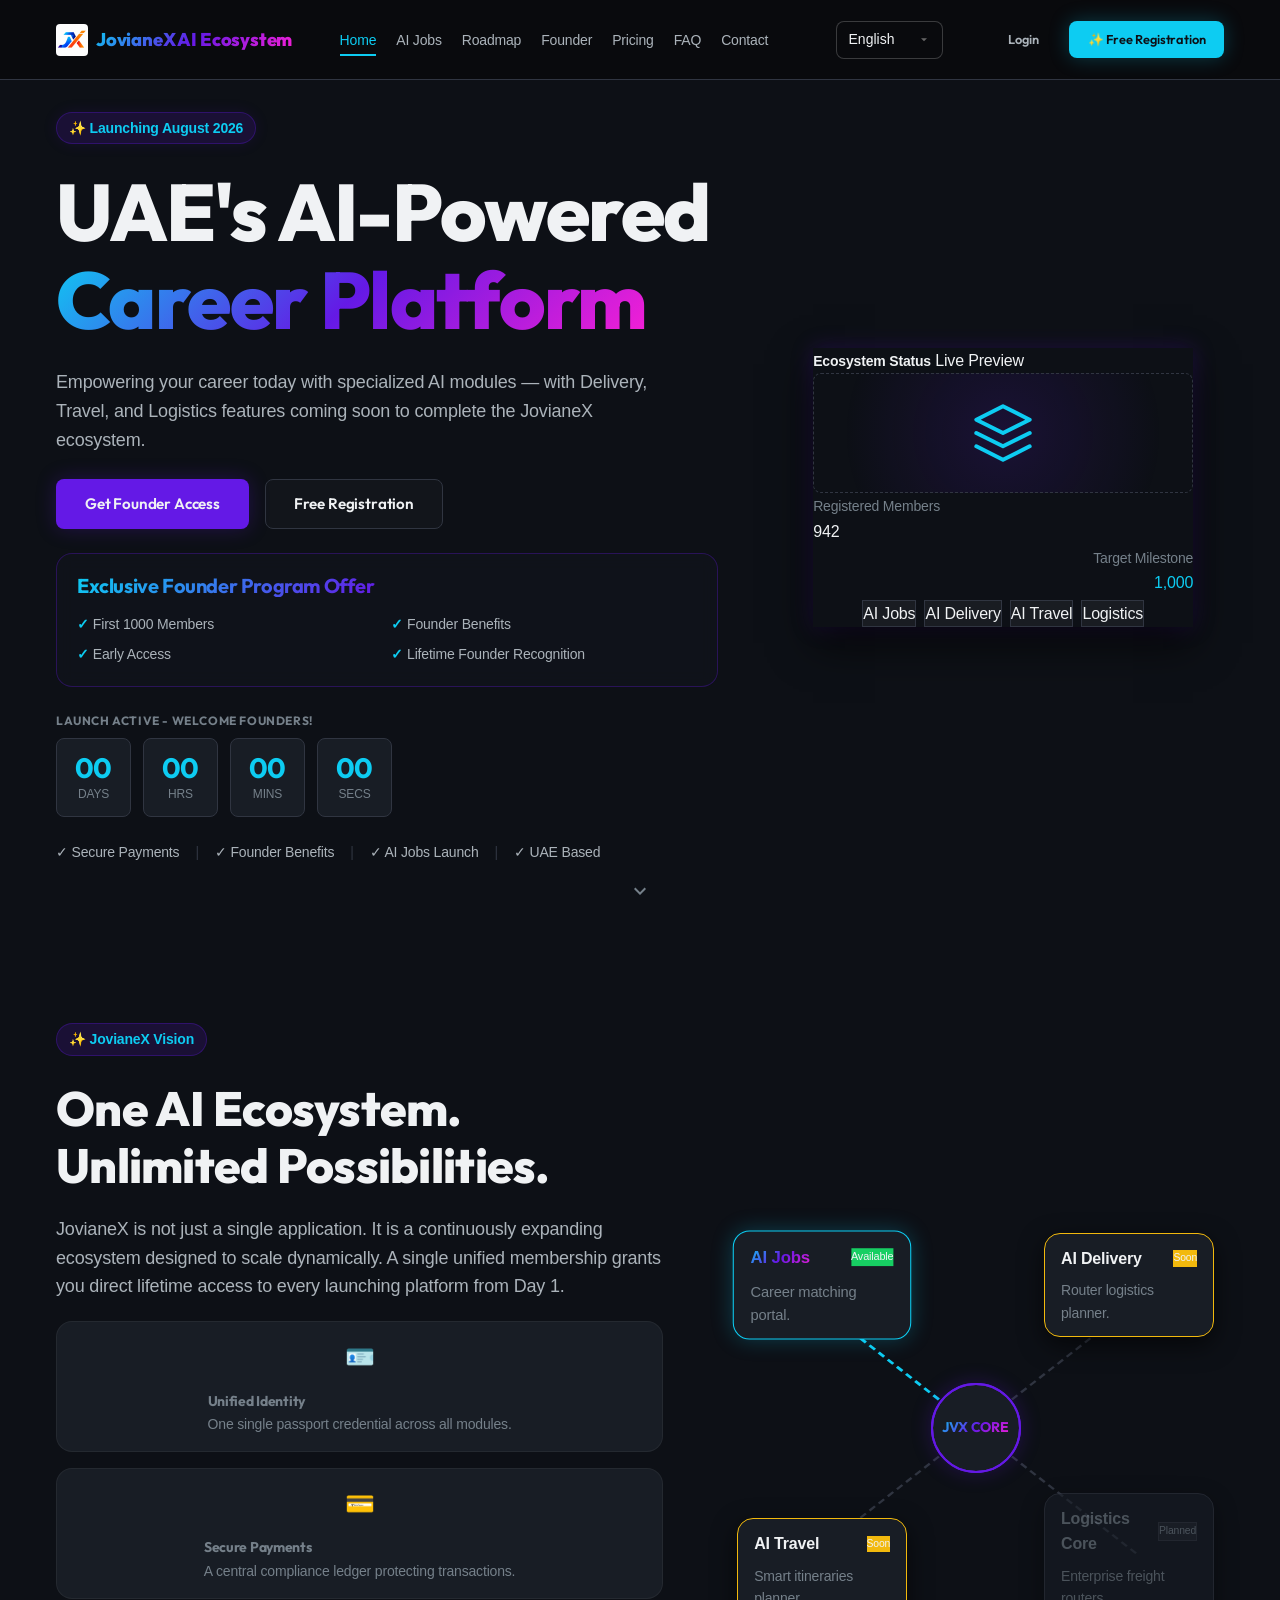
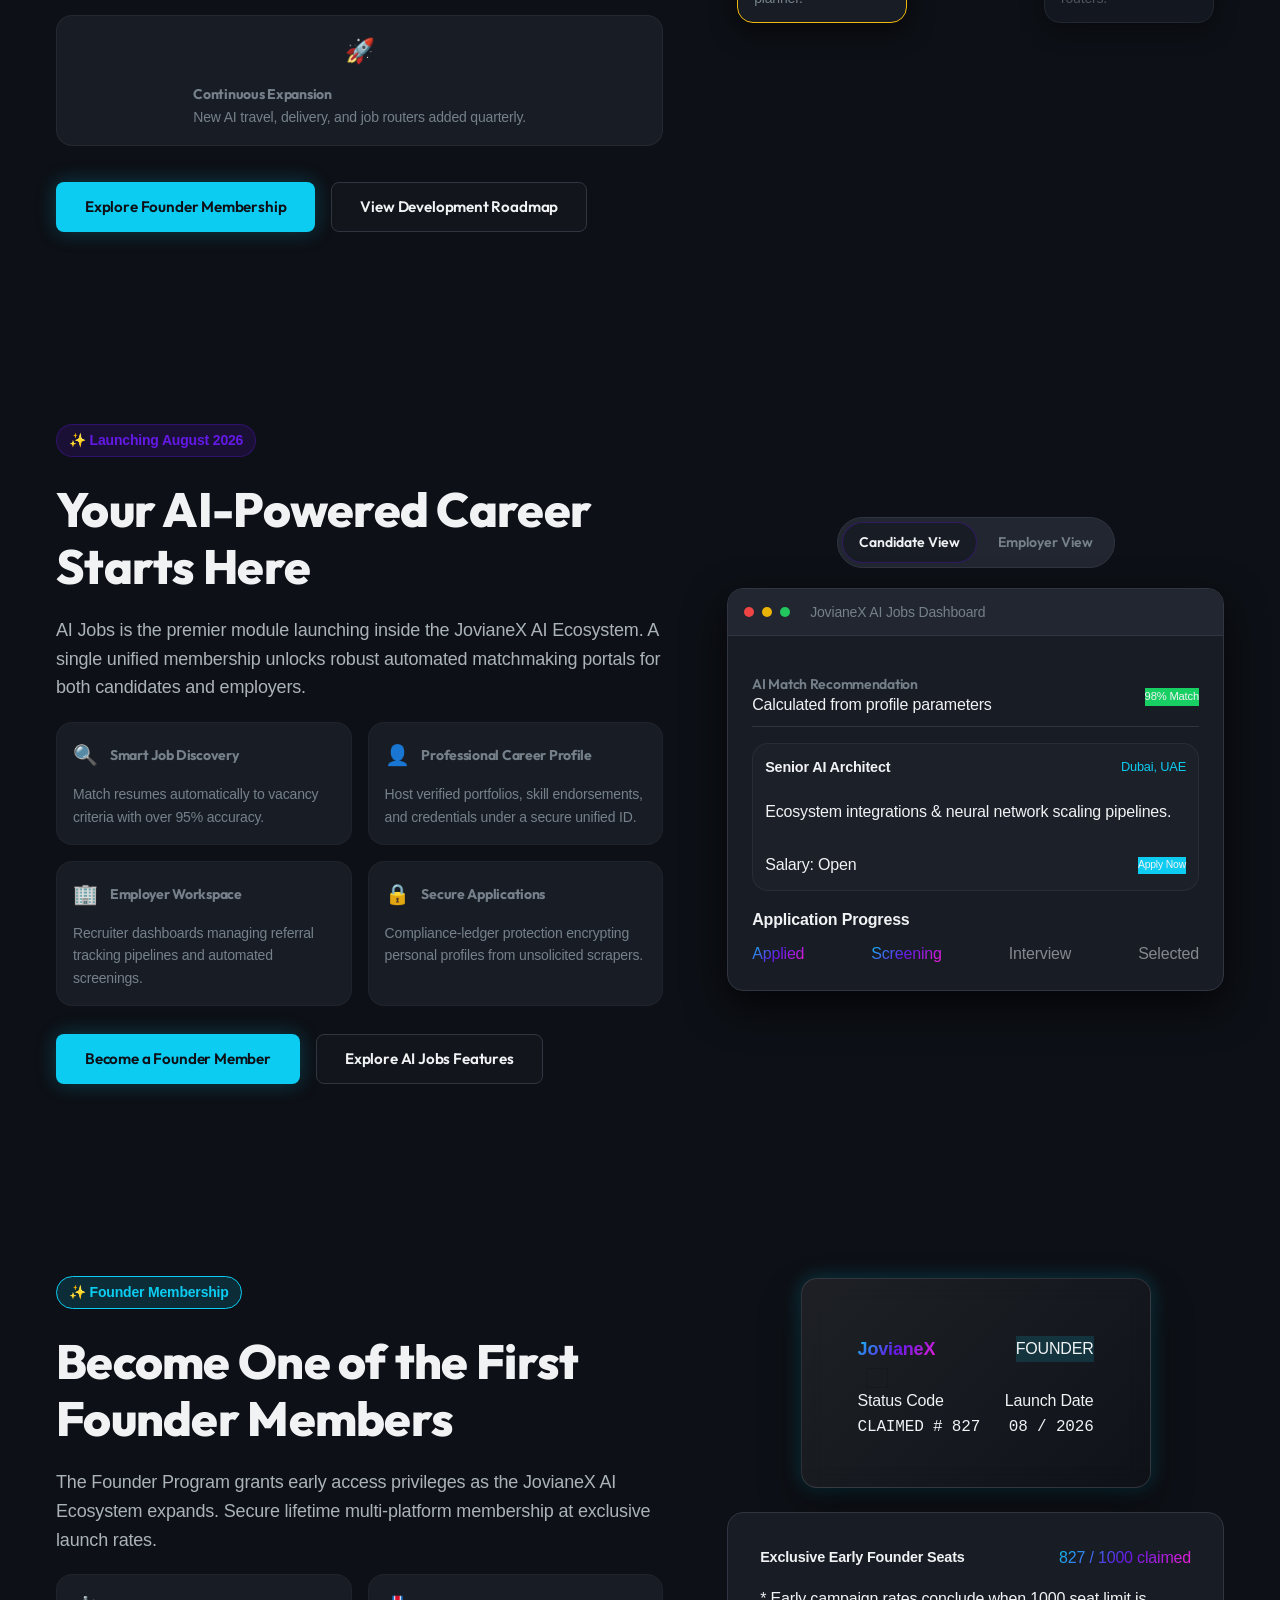
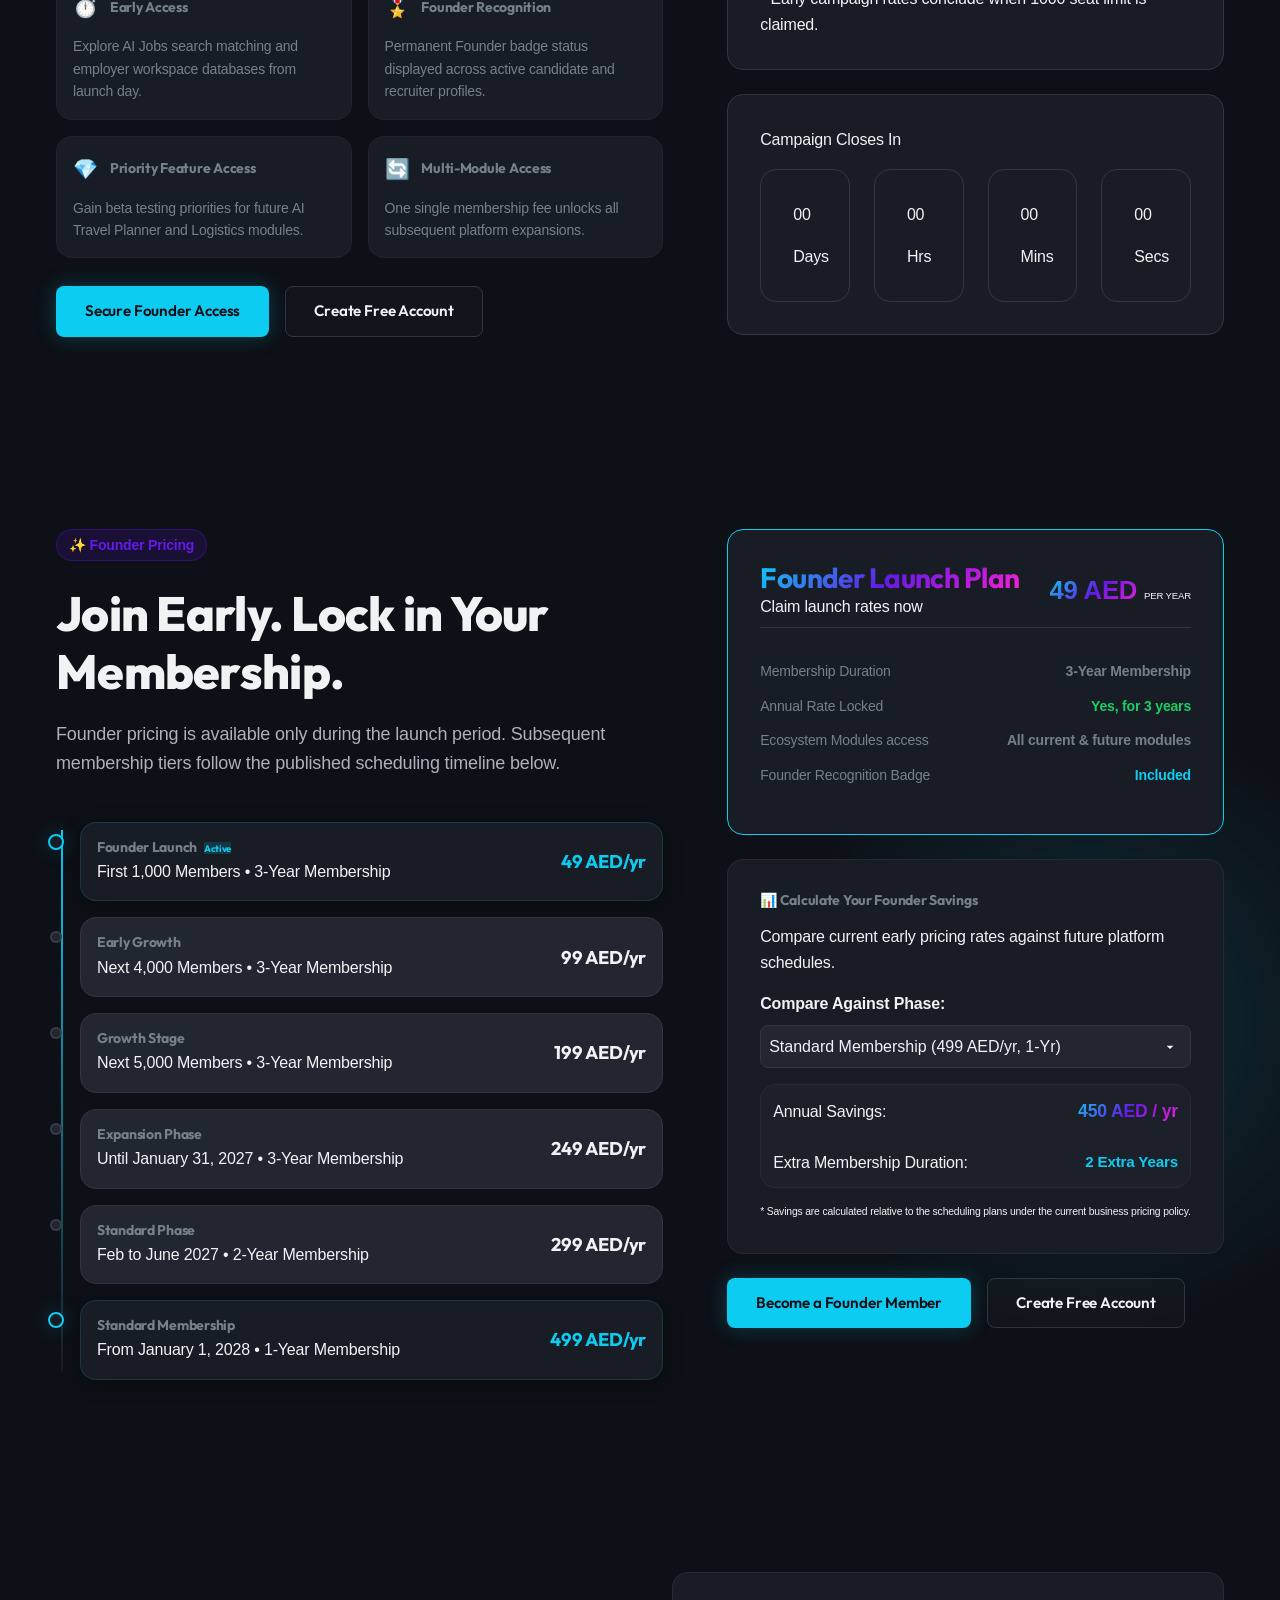
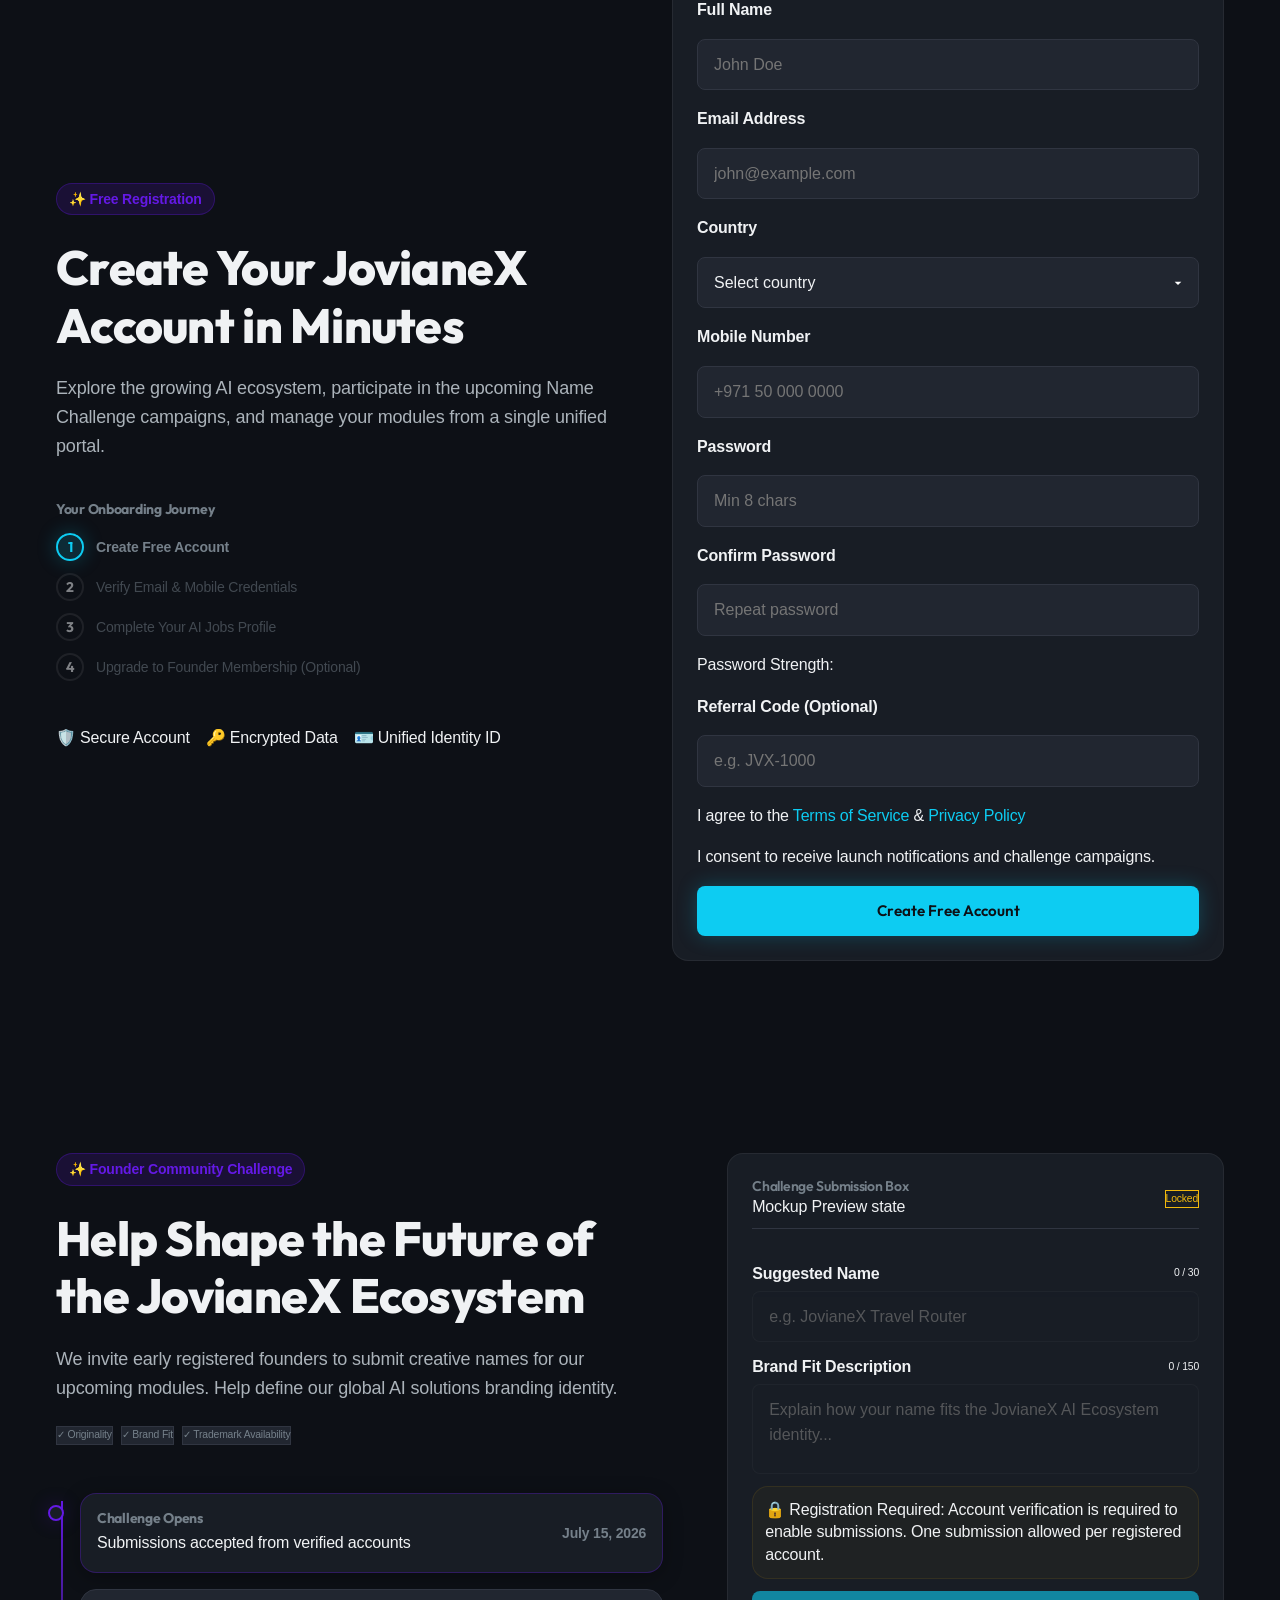
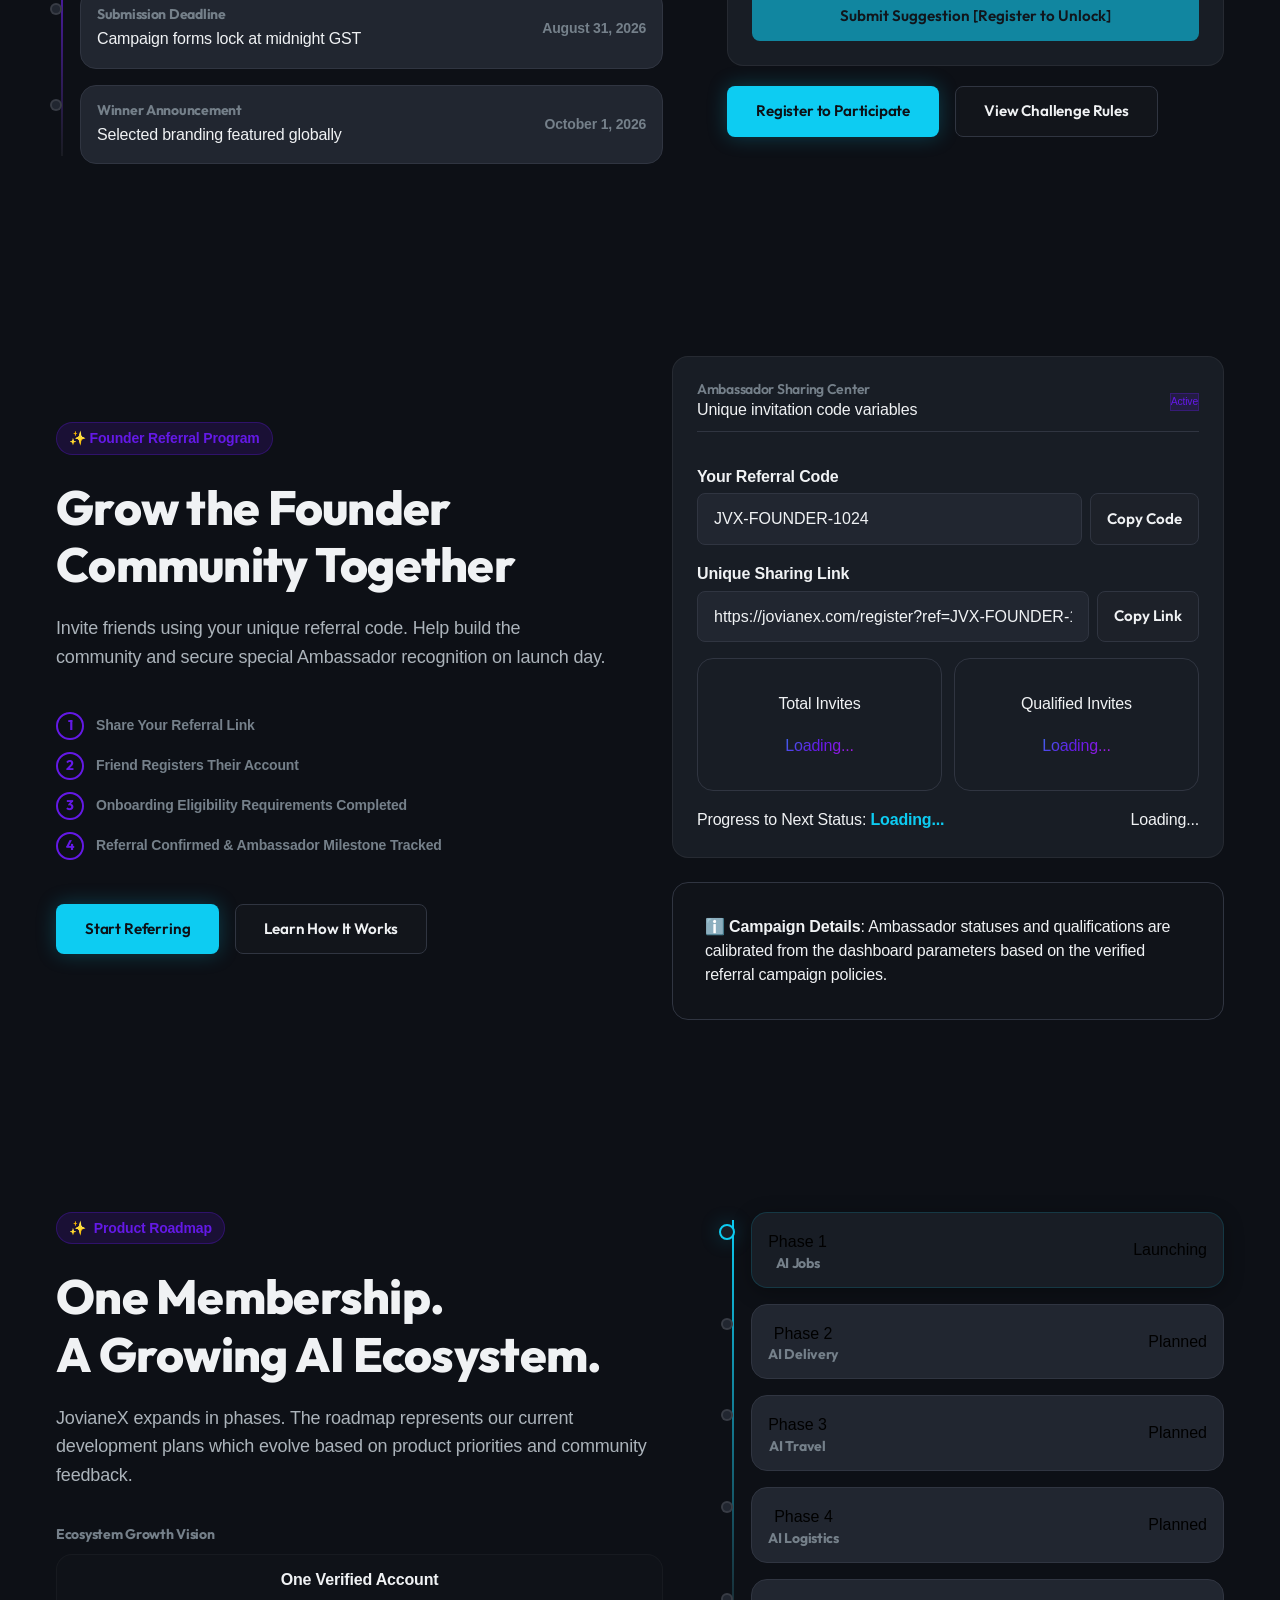
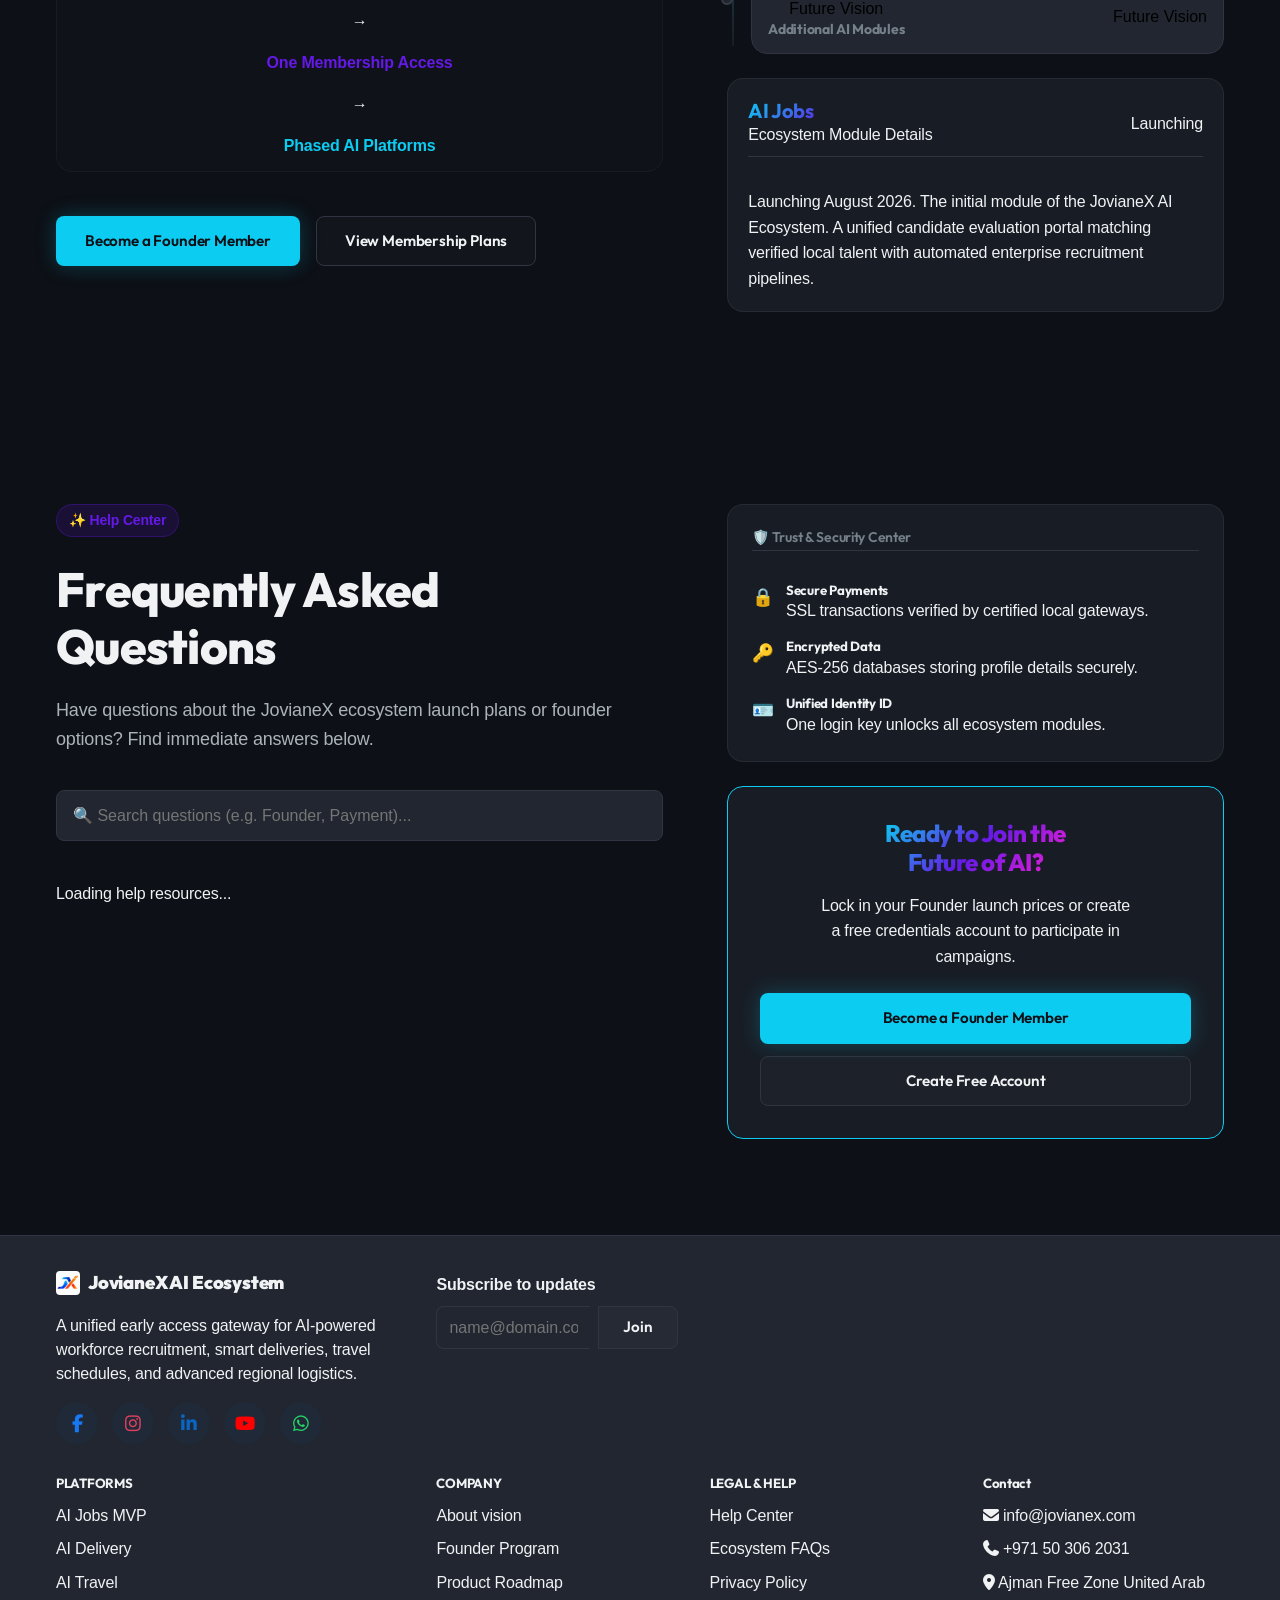
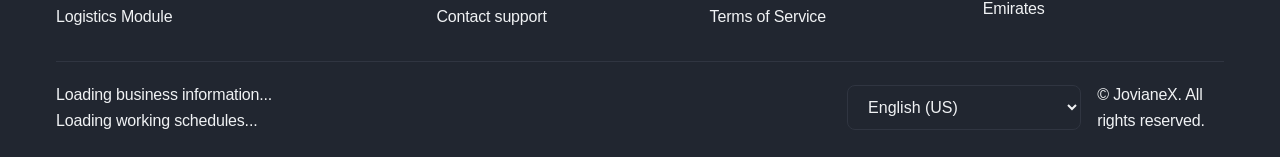
==== index.html @ a59529b4 "Update: Modified landing page design" ====
<!DOCTYPE html>
<html lang="en">

<head>
  <meta charset="UTF-8">
  <meta name="viewport" content="width=device-width, initial-scale=1.0">

  <!-- Technical SEO & Canonical link -->
  <link rel="canonical" href="https://jovianex.com/">
  <meta name="description"
    content="JovianeX AI Ecosystem - Powering the future with unified platforms. Join our Founder Program and gain early access to AI Jobs, AI Delivery, AI Travel, and Logistics.">
  <meta name="keywords"
    content="JovianeX, AI Ecosystem, AI Jobs, AI Delivery, AI Travel, Logistics, Founder Program, Tech Startups UAE">
  <title>JovianeX AI Ecosystem Launch - Founder Program Early Access</title>

  <!-- Open Graph Meta Tags -->
  <meta property="og:title" content="JovianeX AI Ecosystem Launch - Founder Program Early Access">
  <meta property="og:description"
    content="Powering the future with unified platforms. Join our Founder Program and gain early access to AI Jobs, AI Delivery, AI Travel, and Logistics.">
  <meta property="og:url" content="https://jovianex.com/">
  <meta property="og:type" content="website">
  <meta property="og:image" content="https://jovianex.com/assets/img/og-image.jpg">

  <!-- Twitter Card Meta Tags -->
  <meta name="twitter:card" content="summary_large_image">
  <meta name="twitter:title" content="JovianeX AI Ecosystem Launch">
  <meta name="twitter:description"
    content="Join our Founder Program and gain early access to AI Jobs, AI Delivery, AI Travel, and Logistics.">
  <meta name="twitter:image" content="https://jovianex.com/assets/img/og-image.jpg">

  <!-- PWA Manifest Link -->
  <link rel="manifest" href="manifest.json">
  <meta name="theme-color" content="#1a1b1e">

  <!-- Google Typography Link -->
  <link rel="preconnect" href="https://fonts.googleapis.com">
  <link rel="preconnect" href="https://fonts.gstatic.com" crossorigin>
  <link
    href="https://fonts.googleapis.com/css2?family=Inter:wght@300;400;500;600;700&family=Outfit:wght@400;600;700;800&display=swap"
    rel="stylesheet">

  <!-- Configurable Web Analytics Integration Point Placeholder -->
  <script>
    window.JOVIANEX_ANALYTICS_ID = "UA-XXXXX-Y"; // Configure analytic IDs here
    console.log('[JovianeX] Analytics hook initialized for ID:', window.JOVIANEX_ANALYTICS_ID);
  </script>

  <!-- JSON-LD Structured Data (Organization & Website) Schema -->
  <script type="application/ld+json">
  {
    "@context": "https://schema.org",
    "@graph": [
      {
        "@type": "Organization",
        "@id": "https://jovianex.com/#organization",
        "name": "JovianeX",
        "url": "https://jovianex.com/",
        "logo": "https://jovianex.com/assets/img/og-image.jpg"
      },
      {
        "@type": "WebSite",
        "@id": "https://jovianex.com/#website",
        "url": "https://jovianex.com/",
        "name": "JovianeX AI Ecosystem",
        "publisher": {
          "@id": "https://jovianex.com/#organization"
        }
      }
    ]
  }
  </script>

  <!-- Core Design System CSS -->
  <link rel="stylesheet" href="assets/css/style.css">
  <link rel="stylesheet" href="assets/css/language.css">
  <link rel="stylesheet" href="assets/css/rtl.css">

  <link rel="stylesheet" href="assets/css/all.min.css">
  <link rel="stylesheet" href="assets/css/social-media-icons.css">


</head>

<body>

  <!-- Ambient Glow Backdrops -->
  <div class="glow-backdrop-primary animate-glow" aria-hidden="true"></div>
  <div class="glow-backdrop-secondary animate-glow" aria-hidden="true"></div>

  <!-- A11y Skip Navigation Link -->
  <a href="#main-content" class="sr-only">Skip to main content</a>

  <!-- SEMANTIC HEADER & RESPONSIVE NAVIGATION -->
  <header class="header" data-header>

    <div class="container header__container flex justify-between align-center">


      <!-- Brand Logo Landmark (UNCHANGED) -->
      <a href="/" class="brand-logo header__logo" aria-label="JovianeX Homepage"
        style="display:flex; align-items:center; gap:8px;">

        <img src="assets/img/logo.jpg" alt="JovianeX Logo" class="header__logo-img"
          style="height:32px; width:auto; border-radius:4px; object-fit:contain;">

        <span class="text-gradient">
          JovianeX AI Ecosystem
        </span>

      </a>



      <!-- Navigation -->
      <nav class="header__nav" id="mobile-navigation" aria-label="Main Navigation">


        <ul class="nav-menu header__menu" data-nav-menu>


          <li class="header__menu-item">
            <a href="#home" class="header__menu-link" data-i18n="nav_home">
              Home
            </a>
          </li>


          <li class="header__menu-item">
            <a href="#jobs" class="header__menu-link" data-i18n="nav_ai_jobs">
              AI Jobs
            </a>
          </li>


          <li class="header__menu-item">
            <a href="#roadmap" class="header__menu-link" data-i18n="nav_roadmap">
              Roadmap
            </a>
          </li>


          <li class="header__menu-item">
            <a href="#founder" class="header__menu-link" data-i18n="nav_founder">
              Founder
            </a>
          </li>


          <li class="header__menu-item">
            <a href="#pricing" class="header__menu-link" data-i18n="nav_pricing">
              Pricing
            </a>
          </li>


          <li class="header__menu-item">
            <a href="#faq" class="header__menu-link" data-i18n="nav_faq">
              FAQ
            </a>
          </li>


          <li class="header__menu-item">
            <a href="#footer" class="header__menu-link" data-i18n="nav_contact">
              Contact
            </a>
          </li>


        </ul>



        <!-- Mobile Login/Register -->
        <div class="mobile-actions">


          <a href="/" class="btn btn-ghost" data-i18n="login">
            Login
          </a>


          <a href="/" class="btn btn-secondary" data-i18n="free_registration">
            Free Registration
          </a>


        </div>


      </nav>




      <!-- Language -->
      <div class="language-switcher">

        <select id="languageSelect">

          <option value="en">
            English
          </option>

          <option value="ar">
            العربية
          </option>

          <option value="ml">
            മലയാളം
          </option>

          <option value="hi">
            हिन्दी
          </option>

          <option value="ta">
            தமிழ்
          </option>

        </select>

      </div>





      <!-- Desktop Actions -->
      <div class="nav-actions header__actions">


        <a href="/" class="btn btn-ghost header__btn header__btn--login" data-i18n="login">
          Login
        </a>


        <a href="/" class="btn btn-secondary header__btn header__btn--register"
          data-i18n="free_registration">
          Free Registration
        </a>



        <!-- Hamburger -->
        <button class="nav-toggle header__toggle" data-nav-toggle aria-expanded="false"
          aria-controls="mobile-navigation" aria-label="Toggle menu">

          <span class="hamburger-line header__toggle-line"></span>
          <span class="hamburger-line header__toggle-line"></span>
          <span class="hamburger-line header__toggle-line"></span>

        </button>


      </div>


    </div>

  </header>
  <!-- MAIN VIEWPORT LANDMARK -->
  <main id="main-content" class="main-content">

    <!-- LP-004: HERO SECTION (ABOVE-THE-FOLD CONVERSION CORE) -->
    <section id="home" class="section container hero-section reveal">

      <!-- Left Column: Content, Headings, Badges, CTAs, Countdown & Trust Bar -->
      <div class="hero-content">

        <div class="launch-badge hero__badge" data-i18n="launch_badge">
          ✨ Launching August 2026
        </div>

        <h1 class="text-display hero__title">
          <span data-i18n="hero_title">
            Powering the Future with the
          </span>
          <br>
          <span class="text-gradient" data-i18n="hero_highlight">
            JovianeX AI Ecosystem
          </span>
        </h1>

        <p class="text-lead hero__desc" data-i18n="hero_description">
          One membership. Multiple AI-powered platforms. Start with AI Jobs and unlock the future of enterprise software
          across UAE, India, EU, and global markets.
        </p>

        <!-- CTA Buttons -->
        <div class="flex flex-mobile-column hero__ctas" style="gap: var(--space-md); width: 100%;">
          <a href="/" class="btn btn-primary hero__btn hero__btn--primary "
            data-i18n="btn_founder_access">Get Founder Access</a>
          <a href="/" class="btn btn-outline hero__btn hero__btn--secondary"
            data-i18n="btn_free_registration">Free Registration</a>
        </div>

        <!-- Founder Offer Card -->
        <div class="card hero__offer-card"
          style="width: 100%; border-color: hsl(var(--color-primary-hue), 80%, 50%, 0.3);">

          <h3 class="hero__offer-title text-gradient" style="font-size: var(--fs-h4); font-weight: var(--fw-bold);"
            data-i18n="founder_offer_title">
            Exclusive Founder Program Offer
          </h3>

          <ul class="hero__offer-list"
            style="display: grid; grid-template-columns: repeat(2, 1fr); gap: var(--space-sm); list-style: none; padding: 0; margin-top: var(--space-xs);">

            <li class="hero__offer-item text-small" style="display: flex; align-items: center; gap: var(--space-xs);">
              <span style="color: var(--color-secondary); font-weight: bold;">✓</span>
              <span data-i18n="first_1000_members">First 1000 Members</span>
            </li>

            <li class="hero__offer-item text-small" style="display: flex; align-items: center; gap: var(--space-xs);">
              <span style="color: var(--color-secondary); font-weight: bold;">✓</span>
              <span data-i18n="founder_benefits">Founder Benefits</span>
            </li>

            <li class="hero__offer-item text-small" style="display: flex; align-items: center; gap: var(--space-xs);">
              <span style="color: var(--color-secondary); font-weight: bold;">✓</span>
              <span data-i18n="early_access">Early Access</span>
            </li>

            <li class="hero__offer-item text-small" style="display: flex; align-items: center; gap: var(--space-xs);">
              <span style="color: var(--color-secondary); font-weight: bold;">✓</span>
              <span data-i18n="lifetime_founder_recognition">Lifetime Founder Recognition</span>
            </li>

          </ul>

        </div>

        <!-- SRE August 1 Countdown timer component -->
        <div class="countdown-container hero__countdown">
          <span class="countdown-label hero__countdown-label" data-i18n="launch_countdown">
            Launch Countdown
          </span>

          <div class="countdown-grid hero__countdown-grid">
            <div class="countdown-tile hero__countdown-tile">
              <span class="countdown-value hero__countdown-value" data-countdown-days>
                00
              </span>

              <span class="countdown-unit hero__countdown-unit" data-i18n="days">
                Days
              </span>
            </div>

            <div class="countdown-tile hero__countdown-tile">
              <span class="countdown-value hero__countdown-value" data-countdown-hours>
                00
              </span>

              <span class="countdown-unit hero__countdown-unit" data-i18n="hours">
                Hrs
              </span>
            </div>

            <div class="countdown-tile hero__countdown-tile">
              <span class="countdown-value hero__countdown-value" data-countdown-minutes>
                00
              </span>

              <span class="countdown-unit hero__countdown-unit" data-i18n="minutes">
                Mins
              </span>
            </div>

            <div class="countdown-tile hero__countdown-tile">
              <span class="countdown-value hero__countdown-value" data-countdown-seconds>
                00
              </span>

              <span class="countdown-unit hero__countdown-unit" data-i18n="seconds">
                Secs
              </span>
            </div>
          </div>
        </div>

        <!-- Trust Indicators Bar -->
        <div class="trust-bar hero__trust-bar">
          <span class="trust-item hero__trust-item" data-i18n="secure_payments">
            ✓ Secure Payments
          </span>

          <span class="trust-divider hero__trust-divider"> | </span>

          <span class="trust-item hero__trust-item" data-i18n="founder_benefits_2">
            ✓ Founder Benefits
          </span>

          <span class="trust-divider hero__trust-divider"> | </span>

          <span class="trust-item hero__trust-item" data-i18n="ai_jobs_launch">
            ✓ AI Jobs Launch
          </span>

          <span class="trust-divider hero__trust-divider"> | </span>

          <span class="trust-item hero__trust-item" data-i18n="uae_based">
            ✓ UAE Based
          </span>
        </div>

      </div>

      <!-- Right Side: Modern AI Illustration Placeholder with Floating Cards -->
      <div class="hero-visual hero__visual">
        <div class="visual-card hero__visual-inner">
          <div class="visual-header">
            <span class="text-small" style="font-weight: 600; color: var(--text-primary)" data-i18n="ecosystem_status">
              Ecosystem Status
            </span>

            <span class="badge badge-live" data-i18n="live_preview">
              Live Preview
            </span>
          </div>

          <!-- Modern visual placeholder illustration area -->
          <div class="hero__illustration" style="
              height: 120px;
              display: flex;
              align-items: center;
              justify-content: center;
              background: radial-gradient(
                circle,
                var(--color-primary-glow) 0%,
                transparent 80%
              );
              border-radius: var(--radius-md);
              border: 1px dashed var(--border-color);
            ">
            <svg width="64" height="64" viewBox="0 0 24 24" fill="none" stroke="currentColor" stroke-width="1.5"
              style="color: var(--color-secondary)">
              <path d="M12 2L2 7l10 5 10-5-10-5zM2 17l10 5 10-5M2 12l10 5 10-5" stroke-linecap="round"
                stroke-linejoin="round" />
            </svg>
          </div>

          <!-- Dynamic Metrics Grid -->

          <div class="metric-row">
            <div>
              <span class="text-small" data-i18n="registered_members">
                Registered Members
              </span>

              <div class="metric-value" data-member-counter>780</div>
            </div>

            <div style="text-align: right">
              <span class="text-small" data-i18n="target_milestone">
                Target Milestone
              </span>

              <div class="metric-value" style="color: var(--color-secondary)">
                1,000
              </div>
            </div>
          </div>

          <div class="progress-track">
            <div class="progress-bar"></div>
          </div>

          <!-- Floating Ecosystem Module Badges -->

          <div class="hero__floating-cards" style="
              display: flex;
              flex-wrap: wrap;
              gap: var(--space-sm);
              justify-content: center;
              margin-top: var(--space-xs);
            ">
            <span class="badge hero__floating-card" style="
                background-color: rgba(255, 255, 255, 0.05);
                border: 1px solid var(--border-color);
              " data-i18n="ai_jobs">
              AI Jobs
            </span>

            <span class="badge hero__floating-card" style="
                background-color: rgba(255, 255, 255, 0.05);
                border: 1px solid var(--border-color);
              " data-i18n="ai_delivery">
              AI Delivery
            </span>

            <span class="badge hero__floating-card" style="
                background-color: rgba(255, 255, 255, 0.05);
                border: 1px solid var(--border-color);
              " data-i18n="ai_travel">
              AI Travel
            </span>

            <span class="badge hero__floating-card" style="
                background-color: rgba(255, 255, 255, 0.05);
                border: 1px solid var(--border-color);
              " data-i18n="logistics">
              Logistics
            </span>
          </div>
        </div>
      </div>

      <!-- Floating Scroll Down Chevron Indicator -->
      <div class="scroll-indicator hero__scroll-indicator">
        <a href="#features" aria-label="Scroll down to features">
          <svg class="scroll-arrow hero__scroll-arrow" viewBox="0 0 24 24">
            <path d="M7.41,8.58L12,13.17L16.59,8.58L18,10L12,16L6,10L7.41,8.58Z" fill="currentColor" />
          </svg>
        </a>
      </div>

    </section>

    <!-- LP-005: AI ECOSYSTEM INTRODUCTION & VISION SECTION -->
    <section id="features" class="section ecosystem reveal">
      <div class="container ecosystem__container">

        <!-- Left Column: Vision & Feature Highlights Content -->
        <div class="ecosystem__content">
          <div class="launch-badge ecosystem__badge" data-i18n="vision_badge">
            ✨ JovianeX Vision
          </div>

          <h2 class="text-h2 ecosystem__title">
            <span data-i18n="ecosystem_title"> One AI Ecosystem. </span>

            <br />

            <span data-i18n="ecosystem_title_highlight">
              Unlimited Possibilities.
            </span>
          </h2>

          <p class="text-lead ecosystem__desc" data-i18n="ecosystem_description">
            JovianeX is not just a single application. It is a continuously expanding
            ecosystem designed to scale dynamically. A single unified membership grants
            you direct lifetime access to every launching platform from Day 1.
          </p>

          <!-- Feature Highlights Cards Grid -->
          <div class="ecosystem__features">
            <div class="card ecosystem__feature-item">
              <span class="ecosystem__feature-icon" aria-hidden="true"> 🪪 </span>

              <div>
                <h4 class="text-small" style="font-weight: var(--fw-bold); margin: 0" data-i18n="unified_identity">
                  Unified Identity
                </h4>

                <p class="text-muted text-small" style="margin: 0; margin-top: var(--space-4)"
                  data-i18n="unified_identity_desc">
                  One single passport credential across all modules.
                </p>
              </div>
            </div>

            <div class="card ecosystem__feature-item">
              <span class="ecosystem__feature-icon" aria-hidden="true"> 💳 </span>

              <div>
                <h4 class="text-small" style="font-weight: var(--fw-bold); margin: 0" data-i18n="secure_payments_title">
                  Secure Payments
                </h4>

                <p class="text-muted text-small" style="margin: 0; margin-top: var(--space-4)"
                  data-i18n="secure_payments_desc">
                  A central compliance ledger protecting transactions.
                </p>
              </div>
            </div>

            <div class="card ecosystem__feature-item">
              <span class="ecosystem__feature-icon" aria-hidden="true"> 🚀 </span>

              <div>
                <h4 class="text-small" style="font-weight: var(--fw-bold); margin: 0" data-i18n="continuous_expansion">
                  Continuous Expansion
                </h4>

                <p class="text-muted text-small" style="margin: 0; margin-top: var(--space-4)"
                  data-i18n="continuous_expansion_desc">
                  New AI travel, delivery, and job routers added quarterly.
                </p>
              </div>
            </div>
          </div>

          <!-- CTA Action buttons -->

          <div class="flex flex-mobile-column ecosystem__actions"
            style="gap: var(--space-md); width: 100%; margin-top: var(--space-md)">
            <a href="#founder" class="btn btn-secondary" data-i18n="explore_founder">
              Explore Founder Membership
            </a>

            <a href="#roadmap" class="btn btn-outline" data-i18n="view_roadmap">
              View Development Roadmap
            </a>
          </div>
        </div>

        <!-- Right Column: Interactive AI Illustration Hub & Floating Modules -->
        <div class="ecosystem__visual-wrapper">
          <!-- Central core hub anchor -->
          <div class="ecosystem__core-hub">
            <span class="ecosystem__core-text text-gradient" data-i18n="jvx_core">
              JVX Core
            </span>

            <div class="ecosystem__core-ripple"></div>
          </div>

          <!-- SVG connection lines wrapper -->
          <svg class="ecosystem__connections" viewBox="0 0 400 400" preserveAspectRatio="none" aria-hidden="true">
            <path id="path-jobs" class="ecosystem__connection-path" d="M200,200 L70,80" />

            <path id="path-delivery" class="ecosystem__connection-path" d="M200,200 L330,80" />

            <path id="path-travel" class="ecosystem__connection-path" d="M200,200 L70,320" />

            <path id="path-logistics" class="ecosystem__connection-path" d="M200,200 L330,320" />
          </svg>

          <div class="ecosystem__module-cards">
            <!-- AI Jobs -->

            <div class="card ecosystem__module-card ecosystem__module-card--available ecosystem__module-card--jobs"
              data-module="jobs">
              <div class="flex justify-between align-center">
                <span class="text-gradient" style="font-weight: 700" data-i18n="ai_jobs">
                  AI Jobs
                </span>

                <span class="badge" style="
                    background-color: var(--color-success);
                    color: var(--text-primary);
                    font-size: 0.65rem;
                  " data-i18n="available">
                  Available
                </span>
              </div>

              <p class="text-muted text-small" style="margin: 0; margin-top: var(--space-4)" data-i18n="ai_jobs_desc">
                Career matching portal.
              </p>
            </div>

            <!-- AI Delivery -->

            <div class="card ecosystem__module-card ecosystem__module-card--soon ecosystem__module-card--delivery"
              data-module="delivery">
              <div class="flex justify-between align-center">
                <span style="font-weight: 700" data-i18n="ai_delivery">
                  AI Delivery
                </span>

                <span class="badge" style="
                    background-color: var(--color-warning);
                    color: var(--text-primary);
                    font-size: 0.65rem;
                  " data-i18n="coming_soon">
                  Soon
                </span>
              </div>

              <p class="text-muted text-small" style="margin: 0; margin-top: var(--space-4)"
                data-i18n="ai_delivery_desc">
                Router logistics planner.
              </p>
            </div>

            <!-- AI Travel -->

            <div class="card ecosystem__module-card ecosystem__module-card--soon ecosystem__module-card--travel"
              data-module="travel">
              <div class="flex justify-between align-center">
                <span style="font-weight: 700" data-i18n="ai_travel"> AI Travel </span>

                <span class="badge" style="
                    background-color: var(--color-warning);
                    color: var(--text-primary);
                    font-size: 0.65rem;
                  " data-i18n="coming_soon">
                  Soon
                </span>
              </div>

              <p class="text-muted text-small" style="margin: 0; margin-top: var(--space-4)" data-i18n="ai_travel_desc">
                Smart itineraries planner.
              </p>
            </div>

            <!-- Logistics -->

            <div class="card ecosystem__module-card ecosystem__module-card--planned ecosystem__module-card--logistics"
              data-module="logistics">
              <div class="flex justify-between align-center">
                <span style="font-weight: 700; color: var(--text-muted)" data-i18n="logistics_core">
                  Logistics Core
                </span>

                <span class="badge" style="
                    background-color: var(--bg-surface);
                    border: 1px solid var(--border-color);
                    color: var(--text-muted);
                    font-size: 0.65rem;
                  " data-i18n="planned">
                  Planned
                </span>
              </div>

              <p class="text-muted text-small" style="margin: 0; margin-top: var(--space-4)" data-i18n="logistics_desc">
                Enterprise freight routers.
              </p>
            </div>
          </div>
        </div>

    </section>

    <!-- LP-006: AI JOBS MVP SHOWCASE SECTION -->
    <section id="jobs" class="section jobs-showcase reveal">
      <div class="container jobs-showcase__container">

        <!-- Left Column: Product Value and Features Grid -->
        <div class="jobs-showcase__content">
          <div class="launch-badge jobs-showcase__badge" data-i18n="jobs_launch_badge">
            ✨ Launching August 2026
          </div>

          <h2 class="text-h2 jobs-showcase__title">
            <span data-i18n="jobs_title">Your AI-Powered Career</span>
            <br />
            <span data-i18n="jobs_title_highlight">Starts Here</span>
          </h2>

          <p class="text-lead jobs-showcase__desc" data-i18n="jobs_description">
            AI Jobs is the premier module launching inside the JovianeX AI Ecosystem. A
            single unified membership unlocks robust automated matchmaking portals for
            both candidates and employers.
          </p>

          <!-- Reusable Feature Cards Grid -->
          <div class="jobs-showcase__features-grid">
            <div class="card jobs-showcase__feature-card">
              <div class="jobs-showcase__feature-header">
                <span class="jobs-showcase__feature-icon">🔍</span>

                <h4 class="text-small" style="font-weight: var(--fw-bold); margin: 0" data-i18n="smart_job_discovery">
                  Smart Job Discovery
                </h4>
              </div>

              <p class="text-muted text-small" style="margin: 0; margin-top: var(--space-4)"
                data-i18n="smart_job_discovery_desc">
                Match resumes automatically to vacancy criteria with over 95% accuracy.
              </p>
            </div>

            <div class="card jobs-showcase__feature-card">
              <div class="jobs-showcase__feature-header">
                <span class="jobs-showcase__feature-icon">👤</span>

                <h4 class="text-small" style="font-weight: var(--fw-bold); margin: 0"
                  data-i18n="professional_career_profile">
                  Professional Career Profile
                </h4>
              </div>

              <p class="text-muted text-small" style="margin: 0; margin-top: var(--space-4)"
                data-i18n="professional_career_profile_desc">
                Host verified portfolios, skill endorsements, and credentials under a
                secure unified ID.
              </p>
            </div>

            <div class="card jobs-showcase__feature-card">
              <div class="jobs-showcase__feature-header">
                <span class="jobs-showcase__feature-icon">🏢</span>

                <h4 class="text-small" style="font-weight: var(--fw-bold); margin: 0" data-i18n="employer_workspace">
                  Employer Workspace
                </h4>
              </div>

              <p class="text-muted text-small" style="margin: 0; margin-top: var(--space-4)"
                data-i18n="employer_workspace_desc">
                Recruiter dashboards managing referral tracking pipelines and automated
                screenings.
              </p>
            </div>

            <div class="card jobs-showcase__feature-card">
              <div class="jobs-showcase__feature-header">
                <span class="jobs-showcase__feature-icon">🔒</span>

                <h4 class="text-small" style="font-weight: var(--fw-bold); margin: 0" data-i18n="secure_applications">
                  Secure Applications
                </h4>
              </div>

              <p class="text-muted text-small" style="margin: 0; margin-top: var(--space-4)"
                data-i18n="secure_applications_desc">
                Compliance-ledger protection encrypting personal profiles from
                unsolicited scrapers.
              </p>
            </div>
          </div>

          <!-- Action buttons -->
          <div class="flex flex-mobile-column jobs-showcase__actions"
            style="gap: var(--space-md); width: 100%; margin-top: var(--space-sm)">
            <a href="#founder" class="btn btn-secondary" data-i18n="become_founder_member">
              Become a Founder Member
            </a>

            <a href="#features" class="btn btn-outline" data-i18n="explore_ai_jobs_features">
              Explore AI Jobs Features
            </a>
          </div>
        </div>

        <!-- Right Column: Interactive HTML/CSS Dashboard Mockup -->
        <div class="jobs-showcase__preview-wrapper">
          <!-- Interactive dashboard tabs switchers -->
          <div class="jobs-showcase__tabs flex justify-center" style="gap: var(--space-xs)">
            <button class="btn btn-ghost jobs-showcase__tab-btn jobs-showcase__tab-btn--active" data-tab="candidate"
              aria-pressed="true" data-i18n="candidate_view">
              Candidate View
            </button>

            <button class="btn btn-ghost jobs-showcase__tab-btn" data-tab="employer" aria-pressed="false"
              data-i18n="employer_view">
              Employer View
            </button>
          </div>

          <!-- Interactive Mockup Screens Window -->
          <div class="jobs-showcase__mockup-window card">
            <div class="jobs-showcase__mockup-header flex align-center" style="gap: var(--space-8)">
              <span class="jobs-showcase__dot" style="background-color: #ef4444"></span>
              <span class="jobs-showcase__dot" style="background-color: #eab308"></span>
              <span class="jobs-showcase__dot" style="background-color: #22c55e"></span>

              <span class="jobs-showcase__mockup-title text-muted text-small" style="margin-left: var(--space-12)"
                data-i18n="ai_jobs_dashboard">
                JovianeX AI Jobs Dashboard
              </span>
            </div>

            <div class="jobs-showcase__mockup-body">
              <!-- Candidate Dashboard -->
              <div class="jobs-showcase__panel jobs-showcase__panel--active" id="panel-candidate">
                <div class="flex flex-column" style="gap: var(--space-md)">
                  <div class="flex align-center justify-between" style="
              border-bottom: 1px solid var(--border-color);
              padding-bottom: var(--space-sm);
            ">
                    <div>
                      <h4 class="text-small" style="font-weight: var(--fw-semibold); margin: 0"
                        data-i18n="ai_match_recommendation">
                        AI Match Recommendation
                      </h4>

                      <p class="text-muted text-xs" style="margin: 0" data-i18n="calculated_profile_parameters">
                        Calculated from profile parameters
                      </p>
                    </div>

                    <span class="badge" style="
                background-color: var(--color-success);
                color: var(--text-primary);
                font-size: 0.7rem;
              " data-i18n="match_percentage">
                      98% Match
                    </span>
                  </div>

                  <div class="card" style="
              background-color: rgba(255, 255, 255, 0.02);
              padding: var(--space-12);
              border-color: rgba(255, 255, 255, 0.05);
            ">
                    <div class="flex justify-between align-center">
                      <span style="font-weight: 700; font-size: 0.9rem" data-i18n="senior_ai_architect">
                        Senior AI Architect
                      </span>

                      <span style="color: var(--color-secondary); font-size: 0.8rem" data-i18n="dubai_uae">
                        Dubai, UAE
                      </span>
                    </div>

                    <p class="text-muted text-xs" style="margin: var(--space-4) 0 var(--space-8) 0"
                      data-i18n="ai_architect_description">
                      Ecosystem integrations & neural network scaling pipelines.
                    </p>

                    <div class="flex justify-between align-center" style="margin-top: var(--space-4)">
                      <span class="text-muted text-xs" data-i18n="salary_open">
                        Salary: Open
                      </span>

                      <span class="badge" style="
                  background-color: var(--color-secondary);
                  color: var(--text-primary);
                  font-size: 0.65rem;
                " data-i18n="apply_now">
                        Apply Now
                      </span>
                    </div>
                  </div>

                  <div class="flex flex-column" style="gap: var(--space-8)">
                    <span class="text-muted text-xs" style="font-weight: 600" data-i18n="application_progress">
                      Application Progress
                    </span>

                    <div class="flex justify-between text-xs" style="gap: var(--space-4)">
                      <span class="text-gradient" data-i18n="applied"> Applied </span>

                      <span class="text-gradient" data-i18n="screening">
                        Screening
                      </span>

                      <span style="opacity: 0.5" data-i18n="interview">
                        Interview
                      </span>

                      <span style="opacity: 0.5" data-i18n="selected"> Selected </span>
                    </div>
                  </div>
                </div>
              </div>

              <!-- Employer Dashboard -->
              <div class="jobs-showcase__panel" id="panel-employer">
                <div class="flex flex-column" style="gap: var(--space-md)">
                  <div class="flex align-center justify-between" style="
              border-bottom: 1px solid var(--border-color);
              padding-bottom: var(--space-sm);
            ">
                    <div>
                      <h4 class="text-small" style="font-weight: var(--fw-semibold); margin: 0"
                        data-i18n="recruitment_summary">
                        Recruitment Summary
                      </h4>

                      <p class="text-muted text-xs" style="margin: 0" data-i18n="active_pipeline_parsing">
                        Active pipeline parsing
                      </p>
                    </div>

                    <span class="badge" style="
                background-color: var(--color-primary);
                color: var(--text-primary);
                font-size: 0.7rem;
              " data-i18n="active">
                      Active
                    </span>
                  </div>

                  <div class="card" style="
              background-color: rgba(255, 255, 255, 0.02);
              padding: var(--space-12);
              border-color: rgba(255, 255, 255, 0.05);
            ">
                    <div class="flex justify-between align-center">
                      <span style="font-weight: 700; font-size: 0.9rem" data-i18n="candidate_sarah">
                        Candidate: Sarah Miller
                      </span>

                      <span class="badge" style="
                  background-color: var(--color-success);
                  color: var(--text-primary);
                  font-size: 0.65rem;
                " data-i18n="skill_score">
                        96% Skill Score
                      </span>
                    </div>

                    <p class="text-muted text-xs" style="margin: var(--space-4) 0 var(--space-8) 0"
                      data-i18n="candidate_expertise">
                      Expertise: AI Integration, LLM Finetuning, Python Core.
                    </p>

                    <div class="flex justify-between align-center">
                      <span class="text-muted text-xs" data-i18n="applications_active">
                        Applications: 12 Active
                      </span>

                      <span style="
                  color: var(--color-secondary);
                  font-size: 0.75rem;
                  font-weight: 600;
                " data-i18n="open_resume">
                        Open Resume
                      </span>
                    </div>
                  </div>

                  <div class="flex flex-column" style="gap: var(--space-8)">
                    <div class="flex justify-between text-xs">
                      <span class="text-muted" data-i18n="total_applicants_processed">
                        Total Applicants Processed
                      </span>

                      <span style="font-weight: 700" data-i18n="candidate_count">
                        84 Candidates
                      </span>
                    </div>
                  </div>
                </div>
              </div>
            </div>
          </div>
        </div>

      </div>
    </section>

    <!-- LP-007: FOUNDER MEMBERSHIP EXPERIENCE SECTION -->
    <section id="founder" class="section founder reveal">
      <div class="container founder__container">

        <!-- Left Column: Exclusivity Pitch and Benefits Grid -->
        <div class="founder__content">
          <div class="launch-badge founder__badge" data-i18n="founder_membership"></div>

          <h2 class="text-h2 founder__title">
            <span data-i18n="become_first_founder"></span>
            <br />
            <span data-i18n="founder_members"></span>
          </h2>

          <p class="text-lead founder__desc" data-i18n="founder_description"></p>

          <!-- Founder Benefit items grid -->
          <div class="founder__benefits-grid">
            <div class="card founder__benefit-card">
              <div class="founder__benefit-header">
                <span class="founder__benefit-icon">⏱️</span>

                <h4 class="text-small" style="font-weight: var(--fw-bold); margin: 0" data-i18n="early_access"></h4>
              </div>

              <p class="text-muted text-small" style="margin: 0; margin-top: var(--space-4)"
                data-i18n="early_access_desc"></p>
            </div>

            <div class="card founder__benefit-card">
              <div class="founder__benefit-header">
                <span class="founder__benefit-icon">🎖️</span>

                <h4 class="text-small" style="font-weight: var(--fw-bold); margin: 0" data-i18n="founder_recognition">
                </h4>
              </div>

              <p class="text-muted text-small" style="margin: 0; margin-top: var(--space-4)"
                data-i18n="founder_recognition_desc"></p>
            </div>

            <div class="card founder__benefit-card">
              <div class="founder__benefit-header">
                <span class="founder__benefit-icon">💎</span>

                <h4 class="text-small" style="font-weight: var(--fw-bold); margin: 0"
                  data-i18n="priority_feature_access"></h4>
              </div>

              <p class="text-muted text-small" style="margin: 0; margin-top: var(--space-4)"
                data-i18n="priority_feature_access_desc"></p>
            </div>

            <div class="card founder__benefit-card">
              <div class="founder__benefit-header">
                <span class="founder__benefit-icon">🔄</span>

                <h4 class="text-small" style="font-weight: var(--fw-bold); margin: 0" data-i18n="multi_module_access">
                </h4>
              </div>

              <p class="text-muted text-small" style="margin: 0; margin-top: var(--space-4)"
                data-i18n="multi_module_access_desc"></p>
            </div>
          </div>

          <!-- Action buttons -->
          <div class="flex flex-mobile-column founder__actions"
            style="gap: var(--space-md); width: 100%; margin-top: var(--space-sm)">
            <a href="#pricing" class="btn btn-secondary" data-i18n="secure_founder_access">
            </a>

            <a href="#access" class="btn btn-outline" data-i18n="create_free_account">
            </a>
          </div>
        </div>

        <!-- Right Column: Premium Digital VIP Card and Limit Progress -->
        <div class="founder__visual-column flex flex-column" style="gap: var(--space-24)">
          <div class="founder__card-wrapper">
            <div class="card founder__card-mockup">
              <div class="founder__card-inner flex flex-column justify-between">
                <div class="flex justify-between align-center">
                  <span class="brand-logo text-gradient" style="font-size: var(--fs-body-lg); font-weight: 800">
                    JovianeX
                  </span>

                  <span class="badge" style="background-color: var(--color-secondary-glow)">
                    <span data-i18n="founder_badge">FOUNDER</span>
                  </span>
                </div>

                <div class="founder__card-chip"></div>

                <div class="flex justify-between align-center" style="margin-top: var(--space-24)">
                  <div>
                    <span class="text-muted text-xs block" data-i18n="status_code">
                      Status Code
                    </span>

                    <span style="font-family: monospace">
                      CLAIMED #
                      <span data-founder-card-num>842</span>
                    </span>
                  </div>

                  <div class="text-right">
                    <span class="text-muted text-xs block" data-i18n="launch_date">
                      Launch Date
                    </span>

                    <span style="font-family: monospace"> 08 / 2026 </span>
                  </div>
                </div>
              </div>
            </div>
          </div>

          <!-- Seat status -->

          <div class="card founder__seat-status flex flex-column" style="gap: var(--space-8)">
            <div class="flex justify-between align-center">
              <span style="font-weight: 700; font-size: 0.9rem" data-i18n="exclusive_founder_seats">
                Exclusive Early Founder Seats
              </span>

              <span class="text-gradient">
                <span data-seats-claimed>842</span>

                / 1000

                <span data-i18n="claimed"> claimed </span>
              </span>
            </div>

            <div class="founder__progress-container">
              <div class="founder__progress-bar" data-progress-bar></div>
            </div>

            <p class="text-muted text-xs" data-i18n="seat_limit_note"></p>
          </div>

          <!-- Countdown -->

          <div class="card founder__countdown flex flex-column">
            <span class="text-muted text-xs" data-i18n="campaign_closes">
              Campaign Closes In
            </span>

            <div class="grid grid-cols-4">
              <div class="card">
                <span data-founder-days> 00 </span>

                <span class="text-muted text-xs" data-i18n="days"> Days </span>
              </div>

              <div class="card">
                <span data-founder-hours> 00 </span>

                <span class="text-muted text-xs" data-i18n="hours"> Hrs </span>
              </div>

              <div class="card">
                <span data-founder-minutes> 00 </span>

                <span class="text-muted text-xs" data-i18n="minutes"> Mins </span>
              </div>

              <div class="card">
                <span data-founder-seconds> 00 </span>

                <span class="text-muted text-xs" data-i18n="seconds"> Secs </span>
              </div>
            </div>
          </div>
        </div>

      </div>
    </section>

    <!-- LP-008: FOUNDER PRICING TIMELINE SECTION -->
    <section id="pricing" class="section pricing reveal">
      <div class="container pricing__container">

        <!-- Left Column: Pricing Timeline Progression -->
        <div class="pricing__left">
          <div class="launch-badge pricing__badge" data-i18n="pricing.badge">
            ✨ Founder Pricing
          </div>

          <h2 class="text-h2 pricing__title" data-i18n="pricing.title">
            Join Early.<br />Lock in Your Membership.
          </h2>

          <p class="text-lead pricing__desc" data-i18n="pricing.description">
            Founder pricing is available only during the launch period. Subsequent
            membership tiers follow the published scheduling timeline below.
          </p>

          <!-- Vertical Progress Timeline -->
          <div class="pricing__timeline">
            <div class="pricing__timeline-line" aria-hidden="true"></div>

            <!-- Stage 1 -->
            <div class="pricing__timeline-item pricing__timeline-item--active" data-phase="founder">
              <div class="pricing__timeline-marker"></div>

              <div class="pricing__timeline-content flex justify-between align-center">
                <div>
                  <h4 class="text-small" style="font-weight: var(--fw-bold); margin: 0">
                    <span data-i18n="pricing.founder_launch"> Founder Launch </span>

                    <span class="badge" style="
                background-color: var(--color-secondary-glow);
                color: var(--color-secondary);
                font-size: 0.6rem;
                vertical-align: middle;
                margin-left: var(--space-4);
              " data-i18n="common.active">
                      Active
                    </span>
                  </h4>

                  <p class="text-muted text-xs" style="margin: 0; margin-top: var(--space-4)"
                    data-i18n="pricing.founder_desc">
                    First 1,000 Members • 3-Year Membership
                  </p>
                </div>

                <span class="pricing__timeline-price"> 49 AED/yr </span>
              </div>
            </div>

            <!-- Stage 2 -->
            <div class="pricing__timeline-item" data-phase="early-growth">
              <div class="pricing__timeline-marker"></div>

              <div class="pricing__timeline-content flex justify-between align-center">
                <div>
                  <h4 class="text-small" style="font-weight: var(--fw-bold); margin: 0"
                    data-i18n="pricing.early_growth">
                    Early Growth
                  </h4>

                  <p class="text-muted text-xs" style="margin: 0; margin-top: var(--space-4)"
                    data-i18n="pricing.early_growth_desc">
                    Next 4,000 Members • 3-Year Membership
                  </p>
                </div>

                <span class="pricing__timeline-price"> 99 AED/yr </span>
              </div>
            </div>

            <!-- Stage 3 -->
            <div class="pricing__timeline-item" data-phase="growth">
              <div class="pricing__timeline-marker"></div>

              <div class="pricing__timeline-content flex justify-between align-center">
                <div>
                  <h4 class="text-small" style="font-weight: var(--fw-bold); margin: 0"
                    data-i18n="pricing.growth_stage">
                    Growth Stage
                  </h4>

                  <p class="text-muted text-xs" style="margin: 0; margin-top: var(--space-4)"
                    data-i18n="pricing.growth_desc">
                    Next 5,000 Members • 3-Year Membership
                  </p>
                </div>

                <span class="pricing__timeline-price"> 199 AED/yr </span>
              </div>
            </div>

            <!-- Stage 4 -->
            <div class="pricing__timeline-item" data-phase="expansion">
              <div class="pricing__timeline-marker"></div>

              <div class="pricing__timeline-content flex justify-between align-center">
                <div>
                  <h4 class="text-small" style="font-weight: var(--fw-bold); margin: 0"
                    data-i18n="pricing.expansion_phase">
                    Expansion Phase
                  </h4>

                  <p class="text-muted text-xs" style="margin: 0; margin-top: var(--space-4)"
                    data-i18n="pricing.expansion_desc">
                    Until January 31, 2027 • 3-Year Membership
                  </p>
                </div>

                <span class="pricing__timeline-price"> 249 AED/yr </span>
              </div>
            </div>

            <!-- Stage 5 -->
            <div class="pricing__timeline-item" data-phase="standard-phase">
              <div class="pricing__timeline-marker"></div>

              <div class="pricing__timeline-content flex justify-between align-center">
                <div>
                  <h4 class="text-small" style="font-weight: var(--fw-bold); margin: 0"
                    data-i18n="pricing.standard_phase">
                    Standard Phase
                  </h4>

                  <p class="text-muted text-xs" style="margin: 0; margin-top: var(--space-4)"
                    data-i18n="pricing.standard_phase_desc">
                    Feb to June 2027 • 2-Year Membership
                  </p>
                </div>

                <span class="pricing__timeline-price"> 299 AED/yr </span>
              </div>
            </div>

            <!-- Stage 6 -->
            <div class="pricing__timeline-item" data-phase="standard">
              <div class="pricing__timeline-marker"></div>

              <div class="pricing__timeline-content flex justify-between align-center">
                <div>
                  <h4 class="text-small" style="font-weight: var(--fw-bold); margin: 0"
                    data-i18n="pricing.standard_membership">
                    Standard Membership
                  </h4>

                  <p class="text-muted text-xs" style="margin: 0; margin-top: var(--space-4)"
                    data-i18n="pricing.standard_membership_desc">
                    From January 1, 2028 • 1-Year Membership
                  </p>
                </div>

                <span class="pricing__timeline-price"> 499 AED/yr </span>
              </div>
            </div>
          </div>
        </div>

        <!-- Right Column: Active Offer & Calculator -->
        <div class="pricing__right flex flex-column" style="gap: var(--space-24)">
          <!-- active founder comparison card -->
          <div class="card pricing__offer-card" style="border-color: var(--color-secondary)">
            <div class="flex justify-between align-center" style="
        border-bottom: 1px solid var(--border-color);
        padding-bottom: var(--space-sm);
      ">
              <div>
                <h3 class="text-gradient" style="
            font-size: var(--fs-h3);
            font-weight: var(--fw-bold);
            margin: 0;
          " data-i18n="founder_launch_plan">
                  Founder Launch Plan
                </h3>

                <span class="text-muted text-xs" data-i18n="claim_launch_rates">
                  Claim launch rates now
                </span>
              </div>

              <div class="text-right">
                <span class="block text-gradient" style="font-size: 1.6rem; font-weight: 800">
                  49 AED
                </span>

                <span class="text-muted text-xs" style="font-size: 0.6rem; text-transform: uppercase"
                  data-i18n="per_year">
                  Per Year
                </span>
              </div>
            </div>

            <!-- Comparison List -->
            <ul class="flex flex-column" style="
        gap: var(--space-12);
        list-style: none;
        padding: 0;
        margin: var(--space-16) 0;
      ">
              <li class="flex justify-between text-small">
                <span class="text-muted" data-i18n="membership_duration">
                  Membership Duration
                </span>
                <span style="font-weight: 700" data-i18n="three_year_membership">
                  3-Year Membership
                </span>
              </li>

              <li class="flex justify-between text-small">
                <span class="text-muted" data-i18n="annual_rate_locked">
                  Annual Rate Locked
                </span>

                <span style="font-weight: 700; color: var(--color-success)" data-i18n="locked_three_years">
                  Yes, for 3 years
                </span>
              </li>

              <li class="flex justify-between text-small">
                <span class="text-muted" data-i18n="ecosystem_access">
                  Ecosystem Modules access
                </span>

                <span style="font-weight: 700" data-i18n="all_current_future_modules">
                  All current & future modules
                </span>
              </li>

              <li class="flex justify-between text-small">
                <span class="text-muted" data-i18n="founder_badge_rec">
                  Founder Recognition Badge
                </span>

                <span style="font-weight: 700; color: var(--color-secondary)" data-i18n="included">
                  Included
                </span>
              </li>
            </ul>
          </div>

          <!-- Calculate Your Founder Savings Calculator Component -->
          <div class="card pricing__calculator flex flex-column"
            style="gap: var(--space-16); border-color: rgba(255, 255, 255, 0.05)">
            <h4 class="text-small" style="font-weight: var(--fw-bold); margin: 0" data-i18n="calculate_founder_savings">
              📊 Calculate Your Founder Savings
            </h4>

            <p class="text-muted text-xs" style="margin: 0" data-i18n="compare_pricing_schedule">
              Compare current early pricing rates against future platform schedules.
            </p>

            <div class="flex flex-column" style="gap: var(--space-8)">
              <label for="pricing-compare-select" class="text-xs text-muted" style="font-weight: 600"
                data-i18n="compare_against_phase">
                Compare Against Phase:
              </label>

              <select id="pricing-compare-select" class="pricing__select" style="
          background-color: var(--bg-surface);
          border: 1px solid var(--border-color);
          border-radius: var(--radius-md);
          padding: var(--space-8);
          color: var(--text-primary);
          outline: none;
        ">
                <option value="early-growth" data-i18n="early_growth_option">
                  Early Growth (99 AED/yr, 3-Yr)
                </option>

                <option value="growth" data-i18n="growth_option">
                  Growth Stage (199 AED/yr, 3-Yr)
                </option>

                <option value="expansion" data-i18n="expansion_option">
                  Expansion Phase (249 AED/yr, 3-Yr)
                </option>

                <option value="standard-phase" data-i18n="standard_phase_option">
                  Standard Phase (299 AED/yr, 2-Yr)
                </option>

                <option value="standard" selected data-i18n="standard_membership_option">
                  Standard Membership (499 AED/yr, 1-Yr)
                </option>
              </select>
            </div>

            <!-- Real-time calculation output card -->
            <div class="card" style="
        background-color: rgba(255, 255, 255, 0.02);
        border-color: rgba(255, 255, 255, 0.04);
        padding: var(--space-12);
      ">
              <div class="flex justify-between align-center" style="margin-bottom: var(--space-8)">
                <span class="text-xs text-muted" data-i18n="annual_savings">
                  Annual Savings:
                </span>

                <span class="text-gradient" style="font-weight: 800; font-size: 1.1rem">
                  <span data-pricing-savings-amt> 450 </span>

                  AED / yr
                </span>
              </div>

              <div class="flex justify-between align-center">
                <span class="text-xs text-muted" data-i18n="extra_membership_duration">
                  Extra Membership Duration:
                </span>

                <span style="
            font-weight: 700;
            font-size: 0.95rem;
            color: var(--color-secondary);
          ">
                  <span data-pricing-savings-years> 2 </span>

                  <span data-i18n="extra_years"> Extra Years </span>
                </span>
              </div>
            </div>

            <p class="text-muted text-xs" style="margin: 0; font-size: 0.65rem" data-i18n="savings_policy_note">
              * Savings are calculated relative to the scheduling plans under the
              current business pricing policy.
            </p>
          </div>

          <!-- Action buttons -->
          <div class="flex flex-mobile-column pricing__actions" style="gap: var(--space-md); width: 100%">
            <a href="#founder" class="btn btn-secondary" data-i18n="become_founder_member">
              Become a Founder Member
            </a>

            <a href="#access" class="btn btn-outline" data-i18n="create_free_account">
              Create Free Account
            </a>
          </div>
        </div>

      </div>
    </section>

    <!-- LP-009: FREE REGISTRATION & ONBOARDING SECTION -->
    <section id="access" class="section registration reveal">
      <div class="container registration__container">

        <!-- Left Column -->
        <div class="registration__info">

          <div class="launch-badge registration__badge" data-i18n="free_registration">
            ✨ Free Registration
          </div>


          <h2 class="text-h2 registration__title" data-i18n="create_account_title">
            Create Your JovianeX<br>Account in Minutes
          </h2>


          <p class="text-lead registration__desc" data-i18n="registration_description">
            Explore the growing AI ecosystem, participate in the upcoming Name Challenge campaigns, and manage your
            modules from a single unified portal.
          </p>


          <div class="registration__journey flex flex-column"
            style="gap: var(--space-12); width: 100%; margin-top: var(--space-20);">


            <h4 class="text-small" style="font-weight: var(--fw-bold); margin: 0; margin-bottom: var(--space-4);"
              data-i18n="onboarding_journey">
              Your Onboarding Journey
            </h4>


            <div class="registration__journey-item registration__journey-item--active flex align-center"
              style="gap: var(--space-12);">

              <div class="registration__journey-step">1</div>

              <span class="text-small" style="font-weight: 600;" data-i18n="create_free_account">
                Create Free Account
              </span>

            </div>


            <div class="registration__journey-item flex align-center" style="gap: var(--space-12); opacity: 0.5;">

              <div class="registration__journey-step">2</div>

              <span class="text-small" data-i18n="verify_email_mobile">
                Verify Email & Mobile Credentials
              </span>

            </div>


            <div class="registration__journey-item flex align-center" style="gap: var(--space-12); opacity: 0.5;">

              <div class="registration__journey-step">3</div>

              <span class="text-small" data-i18n="complete_ai_profile">
                Complete Your AI Jobs Profile
              </span>

            </div>


            <div class="registration__journey-item flex align-center" style="gap: var(--space-12); opacity: 0.5;">

              <div class="registration__journey-step">4</div>

              <span class="text-small" data-i18n="upgrade_founder_optional">
                Upgrade to Founder Membership (Optional)
              </span>

            </div>


          </div>


          <div class="registration__trust flex"
            style="gap: var(--space-16); margin-top: var(--space-24); flex-wrap: wrap;">

            <span class="text-muted text-xs" data-i18n="secure_account">
              🛡️ Secure Account
            </span>

            <span class="text-muted text-xs" data-i18n="encrypted_data">
              🔑 Encrypted Data
            </span>

            <span class="text-muted text-xs" data-i18n="unified_identity_id">
              🪪 Unified Identity ID
            </span>

          </div>

        </div>

        <!-- Right Column -->
        <div class="registration__form-wrapper card"
          style="border-color: rgba(255,255,255,0.06); padding: var(--space-24);">


          <form id="registration-form" class="registration__form flex flex-column" style="gap: var(--space-16);"
            novalidate>


            <label for="reg-name" class="text-xs text-muted" style="font-weight:600;" data-i18n="full_name">
              Full Name
            </label>

            <input type="text" id="reg-name" class="form-input registration__input" placeholder="John Doe"
              data-i18n-placeholder="name_placeholder" required>



            <label for="reg-email" class="text-xs text-muted" style="font-weight:600;" data-i18n="email_address">
              Email Address
            </label>


            <input type="email" id="reg-email" class="form-input registration__input" placeholder="john@example.com"
              data-i18n-placeholder="email_placeholder" required>



            <label for="reg-country" class="text-xs text-muted" style="font-weight:600;" data-i18n="country">
              Country
            </label>


            <select id="reg-country" class="form-input registration__input registration__select" required>

              <option value="" disabled selected data-i18n="select_country">
                Select country
              </option>

              <option value="AE" data-i18n="uae">
                United Arab Emirates
              </option>

              <option value="SA" data-i18n="saudi">
                Saudi Arabia
              </option>

              <option value="IN" data-i18n="india">
                India
              </option>

              <option value="QA" data-i18n="qatar">
                Qatar
              </option>

              <option value="KW" data-i18n="kuwait">
                Kuwait
              </option>

              <option value="BH" data-i18n="bahrain">
                Bahrain
              </option>

              <option value="OM" data-i18n="oman">
                Oman
              </option>

              <option value="OTHER" data-i18n="others">
                Others
              </option>

            </select>



            <label for="reg-mobile" class="text-xs text-muted" style="font-weight:600;" data-i18n="mobile_number">
              Mobile Number
            </label>


            <input type="tel" id="reg-mobile" class="form-input registration__input" placeholder="+971 50 000 0000"
              data-i18n-placeholder="mobile_placeholder" required>




            <label for="reg-password" class="text-xs text-muted" style="font-weight:600;" data-i18n="password">
              Password
            </label>


            <input type="password" id="reg-password" class="form-input registration__input" placeholder="Min 8 chars"
              data-i18n-placeholder="password_placeholder" required>




            <label for="reg-confirm" class="text-xs text-muted" style="font-weight:600;" data-i18n="confirm_password">
              Confirm Password
            </label>


            <input type="password" id="reg-confirm" class="form-input registration__input" placeholder="Repeat password"
              data-i18n-placeholder="confirm_placeholder" required>




            <span class="text-xs text-muted" data-i18n="password_strength">
              Password Strength:
            </span>



            <label for="reg-referral" class="text-xs text-muted" style="font-weight:600;" data-i18n="referral_code">
              Referral Code (Optional)
            </label>


            <input type="text" id="reg-referral" class="form-input registration__input" placeholder="e.g. JVX-1000"
              data-i18n-placeholder="referral_placeholder">





            <span>
              <span data-i18n="agree_terms">
                I agree to the
              </span>

              <a href="#terms" style="color:var(--color-secondary);" data-i18n="terms_service">
                Terms of Service
              </a>

              &

              <a href="#privacy" style="color:var(--color-secondary);" data-i18n="privacy_policy">
                Privacy Policy
              </a>

            </span>




            <span class="text-muted" data-i18n="marketing_consent">
              I consent to receive launch notifications and challenge campaigns.
            </span>





            <button type="submit" class="btn btn-secondary w-full" style="padding:var(--space-12);font-size:0.95rem;"
              data-i18n="create_free_account">
              Create Free Account
            </button>





            <div class="registration__success card" id="reg-success-banner" style="display:none;">

              <h4 class="text-gradient" data-i18n="verification_pending">
                ✓ Registration Pending Email Verification
              </h4>


              <p class="text-muted text-xs" data-i18n="verification_sent">
                A secure activation link has been sent to your email. Check inbox/spam.
              </p>

            </div>


          </form>

        </div>

      </div>
    </section>

    <!-- LP-010: AI ECOSYSTEM NAMING CHALLENGE SECTION -->
    <section id="challenge" class="section name-challenge reveal">
      <div class="container name-challenge__container">

        <!-- Left Column: Vision Details & Campaign Timeline -->
        <div class="name-challenge__left">

          <div class="launch-badge name-challenge__badge" data-i18n="challenge_badge">
            ✨ Founder Community Challenge
          </div>

          <h2 class="text-h2 name-challenge__title" data-i18n="challenge_title">
            Help Shape the Future of<br>the JovianeX Ecosystem
          </h2>

          <p class="text-lead name-challenge__desc" data-i18n="challenge_description">
            We invite early registered founders to submit creative names for our upcoming modules. Help define our
            global AI solutions branding identity.
          </p>


          <!-- Campaign Evaluation Criteria tags -->
          <div class="flex" style="gap: var(--space-8); flex-wrap: wrap; margin: var(--space-4) 0;">

            <span class="badge"
              style="background-color: var(--bg-surface); border: 1px solid var(--border-color); color: var(--text-muted); font-size: 0.65rem;"
              data-i18n="challenge_originality">
              ✓ Originality
            </span>

            <span class="badge"
              style="background-color: var(--bg-surface); border: 1px solid var(--border-color); color: var(--text-muted); font-size: 0.65rem;"
              data-i18n="challenge_brand_fit">
              ✓ Brand Fit
            </span>

            <span class="badge"
              style="background-color: var(--bg-surface); border: 1px solid var(--border-color); color: var(--text-muted); font-size: 0.65rem;"
              data-i18n="challenge_trademark">
              ✓ Trademark Availability
            </span>

          </div>


          <!-- Campaign Milestones Timeline Progress -->
          <div class="name-challenge__timeline">

            <div class="name-challenge__timeline-line" aria-hidden="true"></div>


            <div class="name-challenge__timeline-item name-challenge__timeline-item--active">

              <div class="name-challenge__timeline-marker"></div>

              <div class="name-challenge__timeline-content flex justify-between align-center">

                <div>
                  <h4 class="text-small" style="font-weight: var(--fw-bold); margin: 0;"
                    data-i18n="challenge_open_title">
                    Challenge Opens
                  </h4>

                  <p class="text-muted text-xs" style="margin: 0; margin-top: var(--space-4);"
                    data-i18n="challenge_open_desc">
                    Submissions accepted from verified accounts
                  </p>
                </div>

                <span class="text-small" style="font-weight:700;">
                  July 15, 2026
                </span>

              </div>
            </div>



            <div class="name-challenge__timeline-item">

              <div class="name-challenge__timeline-marker"></div>

              <div class="name-challenge__timeline-content flex justify-between align-center">

                <div>
                  <h4 class="text-small" style="font-weight: var(--fw-bold); margin: 0;"
                    data-i18n="challenge_deadline_title">
                    Submission Deadline
                  </h4>

                  <p class="text-muted text-xs" style="margin: 0; margin-top: var(--space-4);"
                    data-i18n="challenge_deadline_desc">
                    Campaign forms lock at midnight GST
                  </p>
                </div>

                <span class="text-small" style="font-weight:700;">
                  August 31, 2026
                </span>

              </div>

            </div>



            <div class="name-challenge__timeline-item">

              <div class="name-challenge__timeline-marker"></div>

              <div class="name-challenge__timeline-content flex justify-between align-center">

                <div>

                  <h4 class="text-small" style="font-weight: var(--fw-bold); margin:0;"
                    data-i18n="challenge_winner_title">
                    Winner Announcement
                  </h4>

                  <p class="text-muted text-xs" style="margin:0; margin-top:var(--space-4);"
                    data-i18n="challenge_winner_desc">
                    Selected branding featured globally
                  </p>

                </div>

                <span class="text-small" style="font-weight:700;">
                  October 1, 2026
                </span>

              </div>

            </div>


          </div>

        </div>



        <!-- Right Column -->
        <div class="name-challenge__right flex flex-column" style="gap: var(--space-20);">


          <!-- Interactive Entry Card -->
          <div class="card name-challenge__form-card"
            style="border-color: rgba(255,255,255,0.06); padding: var(--space-24);">


            <div class="flex align-center justify-between"
              style="border-bottom:1px solid var(--border-color); padding-bottom:var(--space-sm); margin-bottom:var(--space-md);">


              <div>

                <h4 class="text-small" style="font-weight:var(--fw-semibold); margin:0;"
                  data-i18n="challenge_submission_box">
                  Challenge Submission Box
                </h4>

                <p class="text-muted text-xs" style="margin:0;" data-i18n="challenge_mockup_preview">
                  Mockup Preview state
                </p>

              </div>


              <span class="badge"
                style="background-color:var(--color-warning-glow); border:1px solid var(--color-warning); color:var(--color-warning); font-size:0.65rem;"
                data-i18n="challenge_locked">
                Locked
              </span>


            </div>



            <div class="flex flex-column" style="gap:var(--space-12);">


              <!-- Suggested Name -->

              <div class="flex flex-column" style="gap:var(--space-4);">

                <div class="flex justify-between align-center">

                  <label for="challenge-name" class="text-xs text-muted" style="font-weight:600;"
                    data-i18n="challenge_name_label">
                    Suggested Name
                  </label>


                  <span class="text-muted text-xs" style="font-size:0.65rem;">
                    <span data-challenge-name-cnt>0</span> / 30
                  </span>

                </div>


                <input type="text" id="challenge-name" class="form-input name-challenge__input"
                  placeholder="e.g. JovianeX Travel Router" data-i18n-placeholder="challenge_name_placeholder"
                  maxlength="30" disabled>

              </div>




              <!-- Description -->

              <div class="flex flex-column" style="gap:var(--space-4);">

                <div class="flex justify-between align-center">

                  <label for="challenge-desc" class="text-xs text-muted" style="font-weight:600;"
                    data-i18n="challenge_description_label">
                    Brand Fit Description
                  </label>

                  <span class="text-muted text-xs" style="font-size:0.65rem;">
                    <span data-challenge-desc-cnt>0</span> / 150
                  </span>

                </div>


                <textarea id="challenge-desc" class="form-input name-challenge__input name-challenge__textarea"
                  placeholder="Explain how your name fits the JovianeX AI Ecosystem identity..."
                  data-i18n-placeholder="challenge_description_placeholder" maxlength="150"
                  style="height:90px; resize:none;" disabled></textarea>

              </div>




              <!-- Warning -->

              <div class="card"
                style="background-color:rgba(234,179,8,0.03); border-color:rgba(234,179,8,0.1); padding:var(--space-12);">

                <p class="text-muted text-xs" style="margin:0; line-height:1.4;"
                  data-i18n="challenge_registration_required">
                  🔒 <strong>Registration Required:</strong> Account verification is required to enable
                  submissions.
                  One submission allowed per registered account.
                </p>

              </div>




              <button type="button" class="btn btn-secondary w-full"
                style="padding:var(--space-12); font-size:0.95rem; opacity:0.6; cursor:not-allowed;" disabled
                data-i18n="challenge_submit_unlock">
                Submit Suggestion [Register to Unlock]
              </button>


            </div>

          </div>




          <!-- Action Buttons -->

          <div class="flex flex-mobile-column name-challenge__actions" style="gap:var(--space-md); width:100%;">

            <a href="#access" class="btn btn-secondary" data-i18n="challenge_register">
              Register to Participate
            </a>


            <a href="#faq" class="btn btn-outline" data-i18n="challenge_rules">
              View Challenge Rules
            </a>


          </div>


        </div>


      </div>
    </section>

    <!-- LP-011: FOUNDER GIVEAWAY CAMPAIGN SECTION -->
    <!-- //commented -->
    

    <!-- LP-012: ENTERPRISE REFERRAL PROGRAM SECTION -->
    <section id="referral" class="section referral reveal">
      <div class="container referral__container">
        <!-- Left Column: Guidelines & Share Journey -->
        <div class="referral__left">
          <div class="launch-badge referral__badge" data-i18n="founder_referral_program">
            ✨ Founder Referral Program
          </div>

          <h2 class="text-h2 referral__title" data-i18n="referral_title">
            Grow the Founder<br />Community Together
          </h2>

          <p class="text-lead referral__desc" data-i18n="referral_desc">
            Invite friends using your unique referral code. Help build the community
            and secure special Ambassador recognition on launch day.
          </p>

          <!-- Referral Journey -->
          <div class="referral__journey flex flex-column"
            style="gap: var(--space-12); width: 100%; margin-top: var(--space-20)">
            <div class="flex align-center" style="gap: var(--space-12)">
              <div class="registration__journey-step" style="
                  border-color: var(--color-primary);
                  color: var(--color-primary);
                ">
                1
              </div>
              <span class="text-small" style="font-weight: 600" data-i18n="share_referral_link">
                Share Your Referral Link
              </span>
            </div>

            <div class="flex align-center" style="gap: var(--space-12)">
              <div class="registration__journey-step" style="
                  border-color: var(--color-primary);
                  color: var(--color-primary);
                ">
                2
              </div>
              <span class="text-small" style="font-weight: 600" data-i18n="friend_registers_account">
                Friend Registers Their Account
              </span>
            </div>

            <div class="flex align-center" style="gap: var(--space-12)">
              <div class="registration__journey-step" style="
                  border-color: var(--color-primary);
                  color: var(--color-primary);
                ">
                3
              </div>
              <span class="text-small" style="font-weight: 600" data-i18n="onboarding_requirements">
                Onboarding Eligibility Requirements Completed
              </span>
            </div>

            <div class="flex align-center" style="gap: var(--space-12)">
              <div class="registration__journey-step" style="
                  border-color: var(--color-primary);
                  color: var(--color-primary);
                ">
                4
              </div>
              <span class="text-small" style="font-weight: 600" data-i18n="referral_confirmed">
                Referral Confirmed & Ambassador Milestone Tracked
              </span>
            </div>
          </div>

          <!-- Buttons -->
          <div class="flex flex-mobile-column referral__actions"
            style="gap: var(--space-md); width: 100%; margin-top: var(--space-24)">
            <a href="#access" class="btn btn-secondary" data-i18n="start_referring">
              Start Referring
            </a>

            <a href="#faq" class="btn btn-outline" data-i18n="learn_how_it_works">
              Learn How It Works
            </a>
          </div>
        </div>

        <!-- Right Column -->
        <div class="referral__right flex flex-column" style="gap: var(--space-24)">
          <div class="card referral__dashboard" style="
              border-color: rgba(255, 255, 255, 0.06);
              padding: var(--space-24);
            ">
            <div class="flex align-center justify-between" style="
                border-bottom: 1px solid var(--border-color);
                padding-bottom: var(--space-sm);
                margin-bottom: var(--space-md);
              ">
              <div>
                <h4 class="text-small" style="font-weight: var(--fw-semibold); margin: 0"
                  data-i18n="ambassador_sharing_center">
                  Ambassador Sharing Center
                </h4>

                <p class="text-muted text-xs" style="margin: 0" data-i18n="unique_invitation_code">
                  Unique invitation code variables
                </p>
              </div>

              <span class="badge" style="
                  background-color: var(--color-primary-glow);
                  border: 1px solid var(--border-color-glow);
                  color: var(--color-primary);
                  font-size: 0.65rem;
                " data-i18n="active">
                Active
              </span>
            </div>

            <div class="flex flex-column" style="gap: var(--space-16)">
              <!-- Referral Code -->
              <div class="flex flex-column" style="gap: var(--space-4)">
                <label class="text-xs text-muted" style="font-weight: 600" data-i18n="your_referral_code">
                  Your Referral Code
                </label>

                <div class="flex" style="gap: var(--space-8)">
                  <input type="text" id="ref-code-text" class="form-input name-challenge__input"
                    value="JVX-FOUNDER-1024" readonly data-i18n="JVX-FOUNDER-1024" />

                  <button type="button" id="copy-ref-code" class="btn btn-outline text-xs"
                    style="padding: 0 var(--space-16)" data-i18n="copy_code">
                    Copy Code
                  </button>
                </div>
              </div>

              <!-- Sharing Link -->
              <div class="flex flex-column" style="gap: var(--space-4)">
                <label class="text-xs text-muted" style="font-weight: 600" data-i18n="unique_sharing_link">
                  Unique Sharing Link
                </label>

                <div class="flex" style="gap: var(--space-8)">
                  <input type="text" id="ref-link-text" class="form-input name-challenge__input"
                    value="https://jovianex.com/register?ref=JVX-FOUNDER-1024" readonly />

                  <button type="button" id="copy-ref-link" class="btn btn-outline text-xs"
                    style="padding: 0 var(--space-16)" data-i18n="copy_link">
                    Copy Link
                  </button>
                </div>
              </div>

              <!-- Statistics -->
              <div class="grid grid-cols-2" style="gap: var(--space-12)">
                <div class="card text-center">
                  <span class="text-muted text-xs block" data-i18n="total_invites">
                    Total Invites
                  </span>

                  <span class="text-gradient block" data-ref-total-invites>
                    Loading...
                  </span>
                </div>

                <div class="card text-center">
                  <span class="text-muted text-xs block" data-i18n="qualified_invites">
                    Qualified Invites
                  </span>

                  <span class="text-gradient block" data-ref-qualified-invites>
                    Loading...
                  </span>
                </div>
              </div>

              <div class="flex flex-column">
                <div class="flex justify-between align-center text-xs">
                  <span class="text-muted">
                    <span data-i18n="progress_to_next_status">
                      Progress to Next Status:
                    </span>

                    <strong style="color: var(--color-secondary)" data-ref-reward-status>
                      Loading...
                    </strong>
                  </span>

                  <span data-ref-progress-text> Loading... </span>
                </div>
              </div>
            </div>
          </div>

          <div class="card" style="background-color: rgba(255, 255, 255, 0.01)">
            <p class="text-muted text-xs" style="margin: 0; line-height: 1.5">
              ℹ️ <strong data-i18n="campaign_details"> Campaign Details </strong>:

              <span data-i18n="campaign_details_text">
                Ambassador statuses and qualifications are calibrated from the
                dashboard parameters based on the verified referral campaign
                policies.
              </span>
            </p>
          </div>
        </div>
      </div>
    </section>


    <!-- LP-013: ECOSYSTEM ROADMAP TIMELINE SECTION -->
    <section id="roadmap" class="section roadmap reveal">
      <div class="container roadmap__container">
        <!-- Left Column -->
        <div class="roadmap__left">
          <div class="launch-badge roadmap__badge">
            ✨ <span data-i18n="roadmap_badge">Product Roadmap</span>
          </div>

          <h2 class="text-h2 roadmap__title">
            <span data-i18n="roadmap_title_line1">One Membership.</span><br />
            <span data-i18n="roadmap_title_line2">A Growing AI Ecosystem.</span>
          </h2>

          <p class="text-lead roadmap__desc" data-i18n="roadmap_description">
            JovianeX expands in phases. The roadmap represents our current
            development plans which evolve based on product priorities and community
            feedback.
          </p>

          <!-- Growth Vision -->

          <div class="roadmap__growth-flow flex flex-column"
            style="gap: var(--space-8); width: 100%; margin-top: var(--space-16)">
            <h4 class="text-small" style="font-weight: var(--fw-bold); margin: 0 0 var(--space-4)"
              data-i18n="roadmap_growth_title">
              Ecosystem Growth Vision
            </h4>

            <div class="card flex justify-between align-center" style="
                padding: var(--space-12);
                border-color: rgba(255, 255, 255, 0.03);
                background-color: rgba(255, 255, 255, 0.01);
              ">
              <span class="text-xs" style="font-weight: 600" data-i18n="roadmap_growth_verified_account">
                🪪 One Verified Account
              </span>

              <span class="text-muted text-xs">→</span>

              <span class="text-xs" style="font-weight: 600; color: var(--color-primary)"
                data-i18n="roadmap_growth_membership">
                💎 One Membership Access
              </span>

              <span class="text-muted text-xs">→</span>

              <span class="text-xs" style="font-weight: 600; color: var(--color-secondary)"
                data-i18n="roadmap_growth_platforms">
                🚀 Phased AI Platforms
              </span>
            </div>
          </div>

          <!-- Buttons -->

          <div class="flex flex-mobile-column roadmap__actions"
            style="gap: var(--space-md); width: 100%; margin-top: var(--space-24)">
            <a href="#founder" class="btn btn-secondary" data-i18n="roadmap_btn_founder">
              Become a Founder Member
            </a>

            <a href="#pricing" class="btn btn-outline" data-i18n="roadmap_btn_membership">
              View Membership Plans
            </a>
          </div>
        </div>

        <!-- Right Column -->

        <div class="roadmap__right flex flex-column" style="gap: var(--space-24)">
          <div class="roadmap__timeline">
            <div class="roadmap__timeline-line" aria-hidden="true"></div>

            <!-- Phase 1 -->

            <button type="button" class="roadmap__timeline-item roadmap__timeline-item--active text-left"
              data-roadmap-phase="phase1">
              <div class="roadmap__timeline-marker"></div>

              <div class="roadmap__timeline-content flex justify-between align-center">
                <div>
                  <span class="text-xs text-muted block" data-i18n="roadmap_phase1_label">
                    Phase 1
                  </span>

                  <h4 class="text-small" style="font-weight: var(--fw-bold); margin: 0"
                    data-i18n="roadmap_phase1_title">
                    AI Jobs
                  </h4>
                </div>

                <span class="badge" data-i18n="roadmap_phase1_status"> Launching </span>
              </div>
            </button>

            <!-- Phase 2 -->

            <button type="button" class="roadmap__timeline-item text-left" data-roadmap-phase="phase2">
              <div class="roadmap__timeline-marker"></div>

              <div class="roadmap__timeline-content flex justify-between align-center">
                <div>
                  <span class="text-xs text-muted block" data-i18n="roadmap_phase2_label">
                    Phase 2
                  </span>

                  <h4 class="text-small" style="font-weight: var(--fw-bold); margin: 0"
                    data-i18n="roadmap_phase2_title">
                    AI Delivery
                  </h4>
                </div>

                <span class="badge" data-i18n="roadmap_phase2_status"> Planned </span>
              </div>
            </button>

            <!-- Phase 3 -->

            <button type="button" class="roadmap__timeline-item text-left" data-roadmap-phase="phase3">
              <div class="roadmap__timeline-marker"></div>

              <div class="roadmap__timeline-content flex justify-between align-center">
                <div>
                  <span class="text-xs text-muted block" data-i18n="roadmap_phase3_label">
                    Phase 3
                  </span>

                  <h4 class="text-small" style="font-weight: var(--fw-bold); margin: 0"
                    data-i18n="roadmap_phase3_title">
                    AI Travel
                  </h4>
                </div>

                <span class="badge" data-i18n="roadmap_phase3_status"> Planned </span>
              </div>
            </button>

            <!-- Phase 4 -->

            <button type="button" class="roadmap__timeline-item text-left" data-roadmap-phase="phase4">
              <div class="roadmap__timeline-marker"></div>

              <div class="roadmap__timeline-content flex justify-between align-center">
                <div>
                  <span class="text-xs text-muted block" data-i18n="roadmap_phase4_label">
                    Phase 4
                  </span>

                  <h4 class="text-small" style="font-weight: var(--fw-bold); margin: 0"
                    data-i18n="roadmap_phase4_title">
                    AI Logistics
                  </h4>
                </div>

                <span class="badge" data-i18n="roadmap_phase4_status"> Planned </span>
              </div>
            </button>

            <!-- Future -->

            <button type="button" class="roadmap__timeline-item text-left" data-roadmap-phase="future">
              <div class="roadmap__timeline-marker"></div>

              <div class="roadmap__timeline-content flex justify-between align-center">
                <div>
                  <span class="text-xs text-muted block" data-i18n="roadmap_future_label">
                    Future Vision
                  </span>

                  <h4 class="text-small" style="font-weight: var(--fw-bold); margin: 0"
                    data-i18n="roadmap_future_title">
                    Additional AI Modules
                  </h4>
                </div>

                <span class="badge" data-i18n="roadmap_future_status"> Future Vision </span>
              </div>
            </button>
          </div>

          <!-- Preview Card -->

          <div class="card roadmap__preview-card" style="
              border-color: rgba(255, 255, 255, 0.06);
              padding: var(--space-20);
            ">
            <div class="flex justify-between align-center" style="
                border-bottom: 1px solid var(--border-color);
                padding-bottom: var(--space-sm);
                margin-bottom: var(--space-md);
              ">
              <div>
                <h4 class="text-gradient" data-roadmap-preview-title data-i18n="ai_jobs">
                  AI Jobs
                </h4>

                <span class="text-muted text-xs" data-i18n="roadmap_preview_subtitle">
                  Ecosystem Module Details
                </span>
              </div>

              <span class="badge" data-roadmap-preview-status data-i18n="roadmap_phase1_status">
                Launching
              </span>
            </div>

            <p class="text-muted text-xs" data-roadmap-preview-desc data-i18n="roadmap_phase1_description">
              Launching August 2026. The initial module of the JovianeX AI
              Ecosystem. A unified candidate evaluation portal matching verified
              local talent with automated enterprise recruitment pipelines.
            </p>
          </div>
        </div>
      </div>
    </section>

    <!-- LP-014: ENTERPRISE FAQ, TRUST CENTER & FINAL CTA SECTION -->
    <section id="faq" class="section faq reveal">
      <div class="container faq__container">
        <div class="faq__left">
          <div class="launch-badge faq__badge" data-i18n="faq_badge">
            ✨ Help Center
          </div>

          <h2 class="text-h2 faq__title">
            <span data-i18n="faq_title_line1">Frequently Asked</span><br />
            <span data-i18n="faq_title_line2">Questions</span>
          </h2>

          <p class="text-lead faq__desc" data-i18n="faq_description">
            Have questions about the JovianeX ecosystem launch plans or founder
            options? Find immediate answers below.
          </p>

          <div class="faq__search-wrapper flex" style="width: 100%; margin-top: var(--space-16)">
            <input type="text" id="faq-search-input" class="form-input name-challenge__input"
              data-i18n-placeholder="faq_search_placeholder"
              placeholder="🔍 Search questions (e.g. Founder, Payment)..."
              style="background-color: var(--bg-surface)" />
          </div>

          <div id="faq-accordion-container" class="faq__accordion flex flex-column"
            style="gap: var(--space-12); width: 100%; margin-top: var(--space-20)">
            <p class="text-muted text-xs" data-i18n="faq_loading">
              Loading help resources...
            </p>
          </div>
        </div>

        <div class="faq__right flex flex-column" style="gap: var(--space-24)">
          <div class="card faq__trust-card" style="
          border-color: rgba(255, 255, 255, 0.06);
          padding: var(--space-24);
        ">
            <h4 class="text-small" data-i18n="faq_trust_title" style="
            font-weight: var(--fw-semibold);
            margin: 0;
            border-bottom: 1px solid var(--border-color);
            padding-bottom: var(--space-xs);
            margin-bottom: var(--space-md);
          ">
              🛡️ Trust & Security Center
            </h4>

            <ul class="flex flex-column" style="gap: var(--space-16); list-style: none; padding: 0; margin: 0">
              <li class="flex align-start" style="gap: var(--space-12)">
                <span style="font-size: 1.1rem">🔒</span>

                <div>
                  <h5 class="text-xs" data-i18n="faq_security_payment_title"
                    style="font-weight: bold; margin: 0; color: var(--text-primary)">
                    Secure Payments
                  </h5>

                  <p class="text-muted text-xs" data-i18n="faq_security_payment_desc"
                    style="margin: 0; margin-top: var(--space-2)">
                    SSL transactions verified by certified local gateways.
                  </p>
                </div>
              </li>

              <li class="flex align-start" style="gap: var(--space-12)">
                <span style="font-size: 1.1rem">🔑</span>

                <div>
                  <h5 class="text-xs" data-i18n="faq_security_data_title"
                    style="font-weight: bold; margin: 0; color: var(--text-primary)">
                    Encrypted Data
                  </h5>

                  <p class="text-muted text-xs" data-i18n="faq_security_data_desc"
                    style="margin: 0; margin-top: var(--space-2)">
                    AES-256 databases storing profile details securely.
                  </p>
                </div>
              </li>

              <li class="flex align-start" style="gap: var(--space-12)">
                <span style="font-size: 1.1rem">🪪</span>

                <div>
                  <h5 class="text-xs" data-i18n="faq_security_identity_title"
                    style="font-weight: bold; margin: 0; color: var(--text-primary)">
                    Unified Identity ID
                  </h5>

                  <p class="text-muted text-xs" data-i18n="faq_security_identity_desc"
                    style="margin: 0; margin-top: var(--space-2)">
                    One login key unlocks all ecosystem modules.
                  </p>
                </div>
              </li>
            </ul>
          </div>

          <div class="card faq__cta-card text-center flex flex-column align-center" style="
          border-color: var(--color-secondary);
          padding: var(--space-32);
          gap: var(--space-16);
          background-color: var(--bg-secondary);
        ">
            <h3 class="text-gradient" style="
            font-size: 1.5rem;
            font-weight: 800;
            margin: 0;
            line-height: 1.2;
          ">
              <span data-i18n="faq_cta_title_line1"> Ready to Join the </span>
              <br />
              <span data-i18n="faq_cta_title_line2"> Future of AI? </span>
            </h3>

            <p class="text-muted text-xs" data-i18n="faq_cta_description" style="margin: 0; max-width: 320px">
              Lock in your Founder launch prices or create a free credentials
              account to participate in campaigns.
            </p>

            <div class="flex flex-column" style="gap: var(--space-12); width: 100%; margin-top: var(--space-8)">
              <a href="/" class="btn btn-secondary w-full" data-i18n="faq_btn_founder"
                style="padding: var(--space-12)">
                Become a Founder Member
              </a>

              <a href="/" class="btn btn-outline w-full" data-i18n="faq_btn_account"
                style="padding: var(--space-12)">
                Create Free Account
              </a>
            </div>
          </div>
        </div>
      </div>
    </section>


  </main>

  <!-- LP-015: ENTERPRISE MASTER FOOTER -->
<footer class="footer footer--enterprise" id="footer"
   style="border-top: 1px solid var(--border-color); padding: var(--space-xl) 0 var(--space-lg) 0;">
   <div class="container footer__container flex flex-column" style="gap: var(--space-32);">
      <div class="grid grid-cols-2 footer__columns" style="gap: var(--space-32);">
         <!-- Brand -->
         <div class="footer__brand-col flex flex-column" style="gap: var(--space-16);">
            <div class="header__logo flex align-center" style="font-weight: 900; font-size: 1.15rem; gap: 8px;">
               <img src="assets/img/logo.jpg" alt="JovianeX Logo"
                  style="height: 24px; width: auto; border-radius: 4px; object-fit: contain;">
               <span data-i18n="footer_brand">
               JovianeX AI Ecosystem
               </span>
            </div>
            <p class="text-muted text-xs" data-i18n="footer_description" style="line-height: 1.5; margin: 0;">
               A unified early access gateway for AI-powered workforce recruitment,
               smart deliveries, travel schedules, and advanced regional logistics.
            </p>
            <div class="footer__socials flex" style="gap: var(--space-12);">
               <div class="social-links">
                  <a href="https://www.facebook.com/profile.php?id=61591566270097" target="_blank" rel="noopener noreferrer"
                     aria-label="Facebook" class="social-icon facebook">
                  <i class="fa-brands fa-facebook-f"></i>
                  </a>
                  <a href="https://www.instagram.com/jovianex_technologies/" target="_blank" rel="noopener noreferrer"
                     aria-label="Instagram" class="social-icon instagram">
                  <i class="fa-brands fa-instagram"></i>
                  </a>
                  <a href="https://www.linkedin.com/company/jovianex-technologies-fze-llc/" target="_blank"
                     rel="noopener noreferrer" aria-label="LinkedIn" class="social-icon linkedin">
                  <i class="fa-brands fa-linkedin-in"></i>
                  </a>
                  <a href="https://www.youtube.com/@JovianeXTechnologiesFZELLC" target="_blank" rel="noopener noreferrer"
                     aria-label="YouTube" class="social-icon youtube">
                  <i class="fa-brands fa-youtube"></i>
                  </a>
                  <a href="https://wa.me/971503062031" target="_blank" rel="noopener noreferrer" aria-label="WhatsApp"
                     class="social-icon whatsapp">
                  <i class="fa-brands fa-whatsapp"></i>
                  </a>
               </div>
            </div>
         </div>
         <!-- Platforms -->
         <div class=" flex flex-column" style="gap:var(--space-12);">
            <form class="footer__newsletter-form flex flex-column"
               style="gap: var(--space-8); margin-top: var(--space-4);" id="footer-newsletter">
               <label class="text-xs text-muted" style="font-weight:600;" data-i18n="footer_subscribe">
               Subscribe to updates
               </label>
               <div class="flex" style="gap: var(--space-8);">
                  <input type="email" id="footer-newsletter-email" class="form-input name-challenge__input text-xs"
                     data-i18n-placeholder="footer_email_placeholder" placeholder="name@domain.com"
                     style="background-color:var(--bg-surface); padding:var(--space-8) var(--space-12);" required>
                  <button type="button" class="btn btn-outline text-xs" id="footer-newsletter-btn"
                     style="padding:0 var(--space-12); min-width:80px;" data-i18n="footer_join" onclick="subscribe(event)">
                  Join
                  </button>
               </div>
               <p id="message"></p>
               <span id="footer-newsletter-status" class="text-xs" style="display:none; font-weight:600;">
               </span>
            </form>
         </div>
      </div>
      <div class="grid grid-cols-4 footer__columns" style="gap: var(--space-32);">
         <!-- Platforms -->
         <div class="footer-platforms flex flex-column" style="gap:var(--space-12);">
            <h5 class="text-xs" data-i18n="footer_platforms" style="font-weight:bold; text-transform:uppercase;">
               Platforms
            </h5>
            <ul class="flex flex-column" style="gap:var(--space-8); list-style:none; padding:0; margin:0;">
               <li>
                  <a href="#jobs" class="text-muted text-xs hover-text-primary" data-i18n="footer_ai_jobs">
                  AI Jobs MVP
                  </a>
               </li>
               <li>
                  <a href="#roadmap" class="text-muted text-xs hover-text-primary" data-i18n="footer_ai_delivery">
                  AI Delivery
                  </a>
               </li>
               <li>
                  <a href="#roadmap" class="text-muted text-xs hover-text-primary" data-i18n="footer_ai_travel">
                  AI Travel
                  </a>
               </li>
               <li>
                  <a href="#roadmap" class="text-muted text-xs hover-text-primary" data-i18n="footer_logistics">
                  Logistics Module
                  </a>
               </li>
            </ul>
         </div>
         <!-- Company -->
         <div class="flex flex-column" style="gap:var(--space-12);">
            <h5 class="text-xs" data-i18n="footer_company" style="font-weight:bold; text-transform:uppercase;">
               Company
            </h5>
            <ul class="flex flex-column" style="gap:var(--space-8); list-style:none; padding:0; margin:0;">
               <li>
                  <a href="#ecosystem" class="text-muted text-xs hover-text-primary" data-i18n="footer_about">
                  About vision
                  </a>
               </li>
               <li>
                  <a href="#founder" class="text-muted text-xs hover-text-primary" data-i18n="footer_founder_program">
                  Founder Program
                  </a>
               </li>
               <li>
                  <a href="#roadmap" class="text-muted text-xs hover-text-primary" data-i18n="footer_product_roadmap">
                  Product Roadmap
                  </a>
               </li>
               <li>
                  <a href="#faq" class="text-muted text-xs hover-text-primary" data-i18n="footer_contact_support">
                  Contact support
                  </a>
               </li>
            </ul>
         </div>
         <!-- Legal -->
         <div class="flex flex-column" style="gap:var(--space-12);">
            <h5 class="text-xs" data-i18n="footer_legal_help" style="font-weight:bold; text-transform:uppercase;">
               Legal & Help
            </h5>
            <ul class="flex flex-column" style="gap:var(--space-8); list-style:none; padding:0; margin:0;">
               <li>
                  <a href="#faq" class="text-muted text-xs hover-text-primary" data-i18n="footer_help_center">
                  Help Center
                  </a>
               </li>
               <li>
                  <a href="#faq" class="text-muted text-xs hover-text-primary" data-i18n="footer_ecosystem_faq">
                  Ecosystem FAQs
                  </a>
               </li>
               <li>
                  <a href="#" id="footer-link-privacy" class="text-muted text-xs hover-text-primary"
                     data-i18n="footer_privacy">
                  Privacy Policy
                  </a>
               </li>
               <li>
                  <a href="#" id="footer-link-terms" class="text-muted text-xs hover-text-primary" data-i18n="footer_terms">
                  Terms of Service
                  </a>
               </li>
            </ul>
         </div>
        <div class="flex flex-column" style="gap:var(--space-12);">

    <h5 class="text-xs footer-title"
        data-i18n="footer_contact">
        Contact
    </h5>

    <ul class="flex flex-column" style="gap:var(--space-8);list-style:none;padding:0;margin:0;">

        <li>
            <a href="mailto:info@jovianex.com"
               class="text-muted text-xs hover-text-primary footer-contact-item">

                <i class="fa-solid fa-envelope"></i>
                <span>info@jovianex.com</span>

            </a>
        </li>


        <li>
            <a href="tel:+971503062031"
               class="text-muted text-xs hover-text-primary footer-contact-item">

                <i class="fa-solid fa-phone"></i>
                <span>+971 50 306 2031</span>

            </a>
        </li>


        <li>
            <span class="text-muted text-xs footer-contact-item">

                <i class="fa-solid fa-location-dot"></i>

                <span data-i18n="footer_address">
                    Ajman Free Zone<br>
                    United Arab Emirates
                </span>

            </span>
        </li>

    </ul>

</div>
      </div>
      <!-- Bottom -->
      <div class="flex flex-mobile-column justify-between align-center"
         style="border-top:1px solid var(--border-color); padding-top:var(--space-20); gap:var(--space-16);">
         <div class="flex flex-column text-xs text-muted" id="footer-contact-block">
            <span id="footer-contact-address" data-i18n="footer_loading_business">
            Loading business information...
            </span>
            <span id="footer-contact-hours" data-i18n="footer_loading_schedule">
            Loading working schedules...
            </span>
         </div>
         <div class="flex align-center" style="gap:var(--space-16);">
            <select id="footer-lang-selector" class="form-input name-challenge__input text-xs">
               <option value="en">English (US)</option>
               <option value="ar">العربية</option>
               <option value="ml">മലയാളം</option>
               <option value="hi">हिन्दी</option>
               <option value="ta">தமிழ்</option>
            </select>
            <p class="text-muted text-xs">
               © <span id="footer-year"></span>
               <span data-i18n="footer_rights">
               JovianeX. All rights reserved.
               </span>
            </p>
         </div>
      </div>
   </div>
</footer>

  <!-- Core JavaScript Architecture Loaded as ES Module -->
  <script type="module" src="assets/js/app.js"></script>
  <script src="assets/js/i18n.js"></script>
  <script src="assets/js/main.js"></script>

<script>
    async function subscribe(e) {
      e.preventDefault();
      const email = document.getElementById("footer-newsletter-email").value;

      const message = document.getElementById("message");
      if (!email) {
        document.getElementById("footer-newsletter-email").focus();
        return;
      }

      try {

        const response = await fetch(
          "http://localhost:5000/api/v1/subscribe",
          {
            method: "POST",

            headers: {
              "Content-Type": "application/json"
            },

            body: JSON.stringify({
              email: email
            })
          }
        );


        const data = await response.json();


        if (response.ok) {

          message.innerHTML =
            "Subscription successful ✅";

        } else {

          message.innerHTML =
            "Something went wrong";
          message.style.color = "red";

        }


      } catch (error) {

        console.error(error);

        message.innerHTML =
          "API connection failed ❌";

      }

    }
</script>
<script>
  document.addEventListener('DOMContentLoaded', () => {

    /*
     * JovianeX AI Jobs Launch
     * Date: August 17, 2026
     * Timezone: Asia/Dubai (UTC+04:00)
     *
     * Current launch time preserved from the existing page:
     * 23:08:08 Dubai time
     */
    const launchDate = new Date('2026-08-17T23:08:08+04:00').getTime();

    function setElementText(selector, text) {
      document.querySelectorAll(selector).forEach((element) => {
        element.textContent = text;
      });
    }

    function updateElements(days, hours, minutes, seconds) {
      // Hero Launch Countdown
      setElementText('[data-countdown-days]', days);
      setElementText('[data-countdown-hours]', hours);
      setElementText('[data-countdown-minutes]', minutes);
      setElementText('[data-countdown-seconds]', seconds);

      // Founder Campaign Countdown
      setElementText('[data-founder-days]', days);
      setElementText('[data-founder-hours]', hours);
      setElementText('[data-founder-minutes]', minutes);
      setElementText('[data-founder-seconds]', seconds);
    }

    function updateCountdown() {
      const now = Date.now();
      const difference = launchDate - now;

      // Launch time reached
      if (difference <= 0) {
        updateElements('00', '00', '00', '00');

        if (timerInterval) {
          clearInterval(timerInterval);
        }

        return;
      }

      const days = Math.floor(
        difference / (1000 * 60 * 60 * 24)
      );

      const hours = Math.floor(
        (difference % (1000 * 60 * 60 * 24)) /
        (1000 * 60 * 60)
      );

      const minutes = Math.floor(
        (difference % (1000 * 60 * 60)) /
        (1000 * 60)
      );

      const seconds = Math.floor(
        (difference % (1000 * 60)) /
        1000
      );

      updateElements(
        String(days).padStart(2, '0'),
        String(hours).padStart(2, '0'),
        String(minutes).padStart(2, '0'),
        String(seconds).padStart(2, '0')
      );
    }

    // First update immediately
    updateCountdown();

    // Update every second
    const timerInterval = setInterval(updateCountdown, 1000);

  });
</script>
  
</body>

</html>
---- assets/css/style.css ----
/* Master stylesheet aggregator - JovianeX Landing Page */

@import url('reset.css');
@import url('variables.css');
@import url('typography.css');
@import url('layout.css');
@import url('utilities.css');
@import url('buttons.css');
@import url('forms.css');
@import url('cards.css');
@import url('animations.css');
@import url('responsive.css');
@import url('header.css');
@import url('hero.css');
@import url('ecosystem.css');
@import url('ai-jobs.css');
@import url('founder-membership.css');
@import url('pricing-timeline.css');
@import url('free-registration.css');
@import url('name-challenge.css');
@import url('founder-giveaway.css');
@import url('referral-program.css');
@import url('ecosystem-roadmap.css');
@import url('faq.css');
@import url('footer.css');

/* Global custom rules */
body {
  position: relative;
  min-height: 100vh;
}

/* Background glows system base overlays */
.glow-backdrop-primary {
  position: absolute;
  top: -10%;
  left: -10%;
  width: 50vw;
  height: 50vw;
  border-radius: var(--radius-full);
  background: radial-gradient(circle, var(--color-primary-glow) 0%, transparent 70%);
  pointer-events: none;
  z-index: 0;
}

.glow-backdrop-secondary {
  position: absolute;
  top: 40%;
  right: -10%;
  width: 50vw;
  height: 50vw;
  border-radius: var(--radius-full);
  background: radial-gradient(circle, var(--color-secondary-glow) 0%, transparent 70%);
  pointer-events: none;
  z-index: 0;
}


/* Language Switcher */
.language-switcher {
  display: flex;
  align-items: center;
  margin-left: 20px;
}

.language-switcher select {
  height: 38px;
  padding: 0 35px 0 12px;
  border-radius: 8px;
  border: 1px solid rgba(255,255,255,0.2);
  background: transparent;
  color: inherit;
  font-size: 14px;
  font-weight: 500;
  cursor: pointer;
  outline: none;
  appearance: none;
  background-image: url("data:image/svg+xml,%3Csvg xmlns='http://www.w3.org/2000/svg' width='12' height='12' viewBox='0 0 20 20'%3E%3Cpath fill='%23666' d='M5 7l5 5 5-5z'/%3E%3C/svg%3E");
  background-repeat: no-repeat;
  background-position: right 12px center;
}

/* Dropdown options */
.language-switcher select option {
  color: #111;
  background: #fff;
}


/* Mobile */
@media (max-width: 991px) {

  .language-switcher {
    margin-left: 10px;
  }

  .language-switcher select {
    height: 34px;
    font-size: 13px;
    padding-left: 10px;
  }

}
---- assets/css/language.css ----
/* =====================================================
   JovianeX Landing Page
   Multi Language Typography + Overflow Support
===================================================== */


/* ===============================
   English (Default)
================================ */

html.lang-en body {

    font-family:
    Arial,
    Helvetica,
    sans-serif;

    line-height:1.6;

}



/* ===============================
   Arabic
================================ */

html.lang-ar {

    direction:rtl;
    font-size:95%;

}


html.lang-ar body {

    font-family:
    "Noto Kufi Arabic",
    Arial,
    sans-serif;

    line-height:1.45;

}


html.lang-ar h1,
html.lang-ar h2,
html.lang-ar h3 {

    line-height:1.25;

}



/* ===============================
   Hindi
================================ */

html.lang-hi {

    font-size:95%;

}


html.lang-hi body {

    font-family:
    "Noto Sans Devanagari",
    Arial,
    sans-serif;

    line-height:1.45;

}


html.lang-hi h1,
html.lang-hi h2,
html.lang-hi h3 {

    line-height:1.25;

}



/* ===============================
   Tamil
================================ */

html.lang-ta {

    font-size:95%;

}


html.lang-ta body {

    font-family:
    "Noto Sans Tamil",
    Arial,
    sans-serif;

    line-height:1.45;

}


html.lang-ta h1,
html.lang-ta h2,
html.lang-ta h3 {

    line-height:1.2;

}



/* ===============================
   Malayalam
================================ */

html.lang-ml {

    font-size:72%;

}


html.lang-ml body {

    font-family:
    "Noto Sans Malayalam",
    Arial,
    sans-serif;

    line-height:1.35;

}


html.lang-ml h1,
html.lang-ml h2,
html.lang-ml h3 {

    line-height:1.15;

}


html.lang-ml p {

    line-height:1.35;

}



/* ===============================
   Tamil + Malayalam Text Wrap
================================ */

html.lang-ta h1,
html.lang-ta h2,
html.lang-ta h3,
html.lang-ta h4,
html.lang-ta p,
html.lang-ta span,
html.lang-ta li,
html.lang-ta a,

html.lang-ml h1,
html.lang-ml h2,
html.lang-ml h3,
html.lang-ml h4,
html.lang-ml p,
html.lang-ml span,
html.lang-ml li,
html.lang-ml a {

    white-space:normal;
    overflow-wrap:break-word;
    word-break:normal;

}



/* ===============================
   Flex Text Protection
================================ */

html.lang-ta .flex > *,
html.lang-ml .flex > * {

    min-width:0;

}



/* ===============================
   Links & Buttons
================================ */

html.lang-ta a,
html.lang-ta button,
html.lang-ml a,
html.lang-ml button {

    white-space:normal;
    word-break:break-word;

}



/* ===============================
   Hero Section
================================ */

html.lang-ta .hero-title {

    line-height:1.15;

}


html.lang-ml .hero-title {

    line-height:1.2;

}



/* ===============================
   Horizontal Overflow
================================ */

html.lang-ta body,
html.lang-ml body {

    overflow-x:hidden;

}



/* ===============================
   Desktop Adjustments
================================ */

@media(min-width:769px){


    html.lang-ta body {

        line-height:1.4;

    }


    html.lang-ta h1,
    html.lang-ta h2,
    html.lang-ta h3 {

        line-height:1.2;

    }


    html.lang-ta p {

        line-height:1.45;

    }


}



/* ===============================
   Mobile Adjustments
================================ */

@media(max-width:768px){


    html.lang-ar,
    html.lang-hi,
    html.lang-ta {

        font-size:92%;

    }


    html.lang-ml {

        font-size:68%;

    }


    html.lang-ta body {

        line-height:1.35;

    }


    html.lang-ml body {

        line-height:1.3;

    }


    html.lang-ta .hero-title,
    html.lang-ml .hero-title {

        font-size:90%;

    }


}

/* =================================
   Tamil Mobile Only Fix
================================= */

@media(max-width:768px){

    html.lang-ta body {

        overflow-x:hidden;

    }


    html.lang-ta section {

        width:100%;
        max-width:100%;
        overflow:hidden;

    }


    /* Text wrapping */

    html.lang-ta h1,
    html.lang-ta h2,
    html.lang-ta h3,
    html.lang-ta h4,
    html.lang-ta p,
    html.lang-ta span,
    html.lang-ta li,
    html.lang-ta a {

        white-space:normal;
        overflow-wrap:break-word;
        word-break:normal;

    }


    /* Flex layout */

    html.lang-ta .flex {

        min-width:0;

    }


    html.lang-ta .flex > * {

        min-width:0;

    }


    /* Hero */

    html.lang-ta .hero-title {

        line-height:1.15;

    }


    html.lang-ta .hero-description {

        line-height:1.35;

    }


    /* Buttons */

    html.lang-ta button,
    html.lang-ta .btn {

        max-width:100%;
        white-space:normal;

    }

}
---- assets/css/rtl.css ----
/* Arabic RTL Support */

html[dir="rtl"] {

    direction: rtl;

}


html[dir="rtl"] body {

    text-align: right;

}


html[dir="rtl"] .navbar,
html[dir="rtl"] nav {

    direction: rtl;

}


html[dir="rtl"] .text-start {

    text-align: right !important;

}


html[dir="rtl"] .text-end {

    text-align: left !important;

}
---- assets/css/social-media-icons.css ----
.social-links {
    display:flex;
    gap:14px;
}


.social-icon {

    width:42px;
    height:42px;

    display:flex;
    align-items:center;
    justify-content:center;

    border-radius:50%;

    background:#1f2937;

    font-size:18px;

    text-decoration:none;

    transition:0.3s ease;
}


/* Default icon colors */

.facebook {
    color:#1877f2;
}

.instagram {
    color:#e4405f;
}

.linkedin {
    color:#0a66c2;
}

.youtube {
    color:#ff0000;
}

.whatsapp {
    color:#25d366;
}


.social-icon:hover {
    transform:translateY(-3px);
}
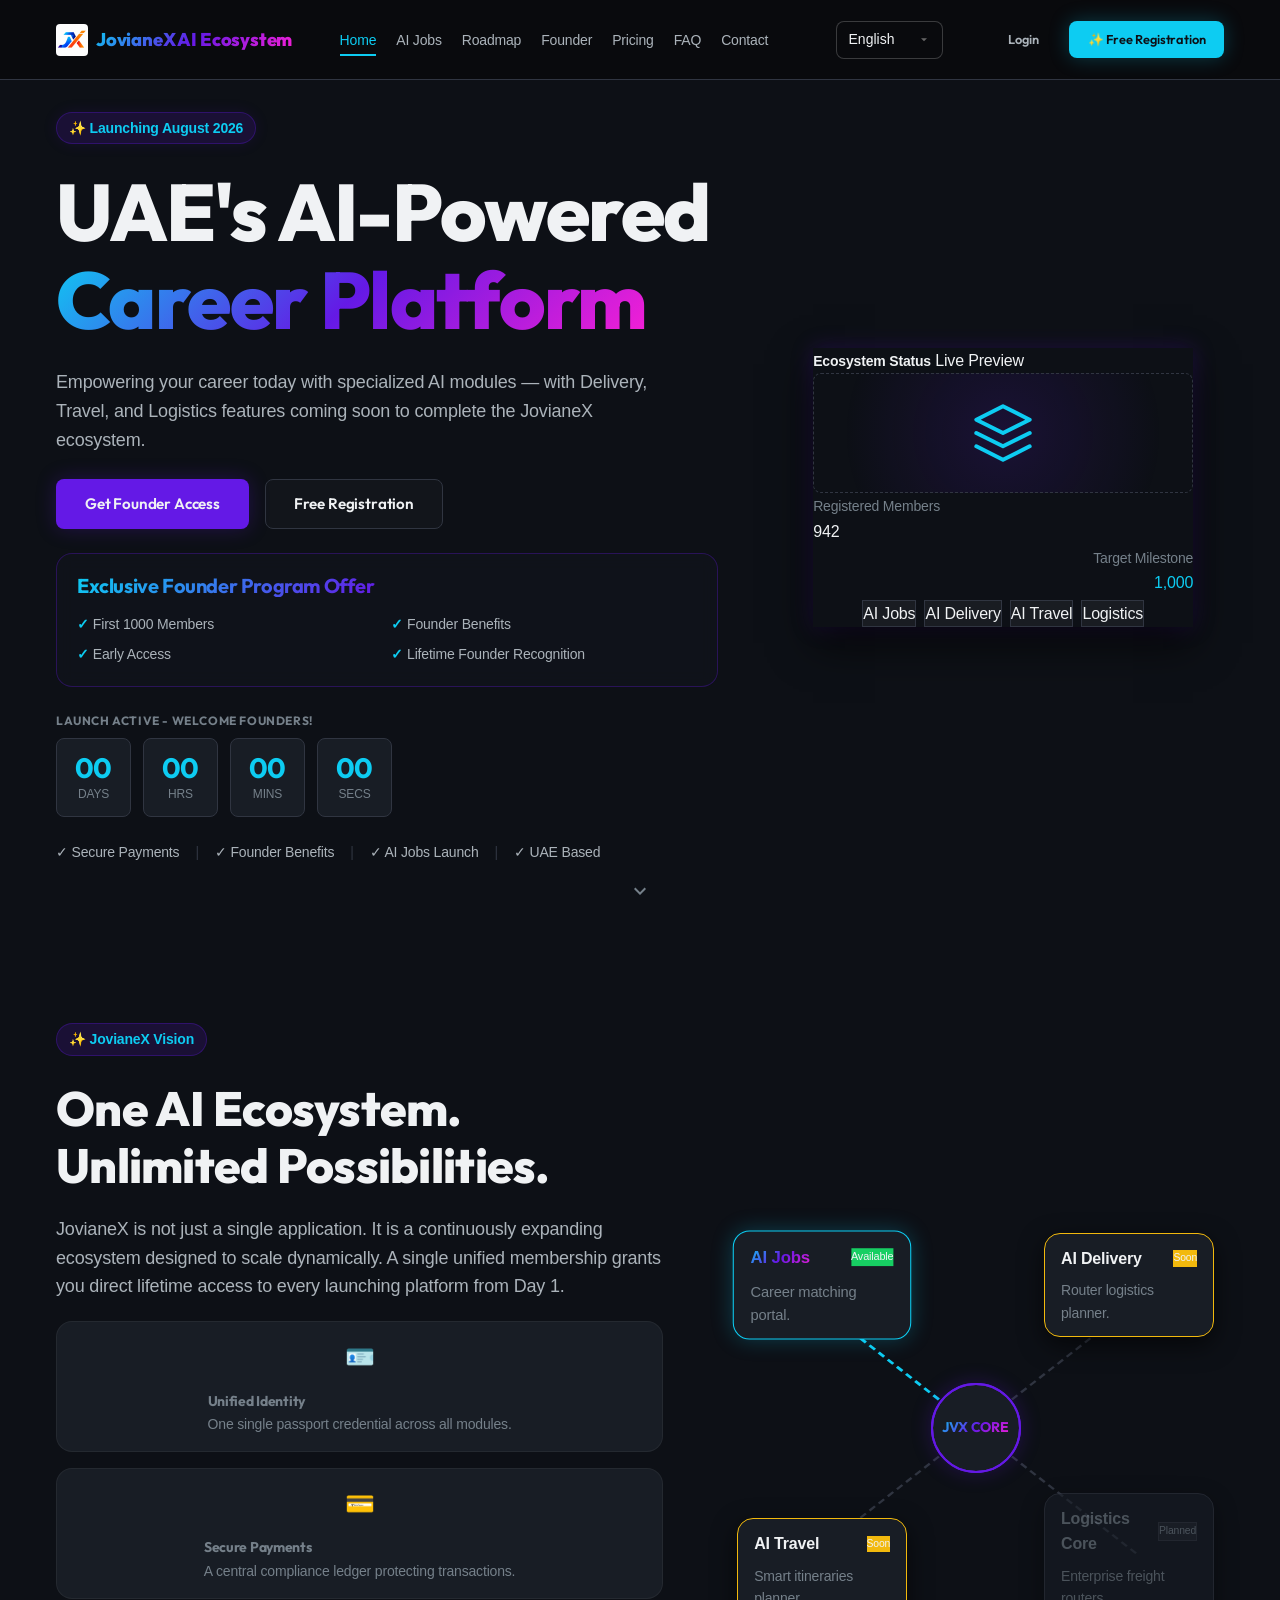
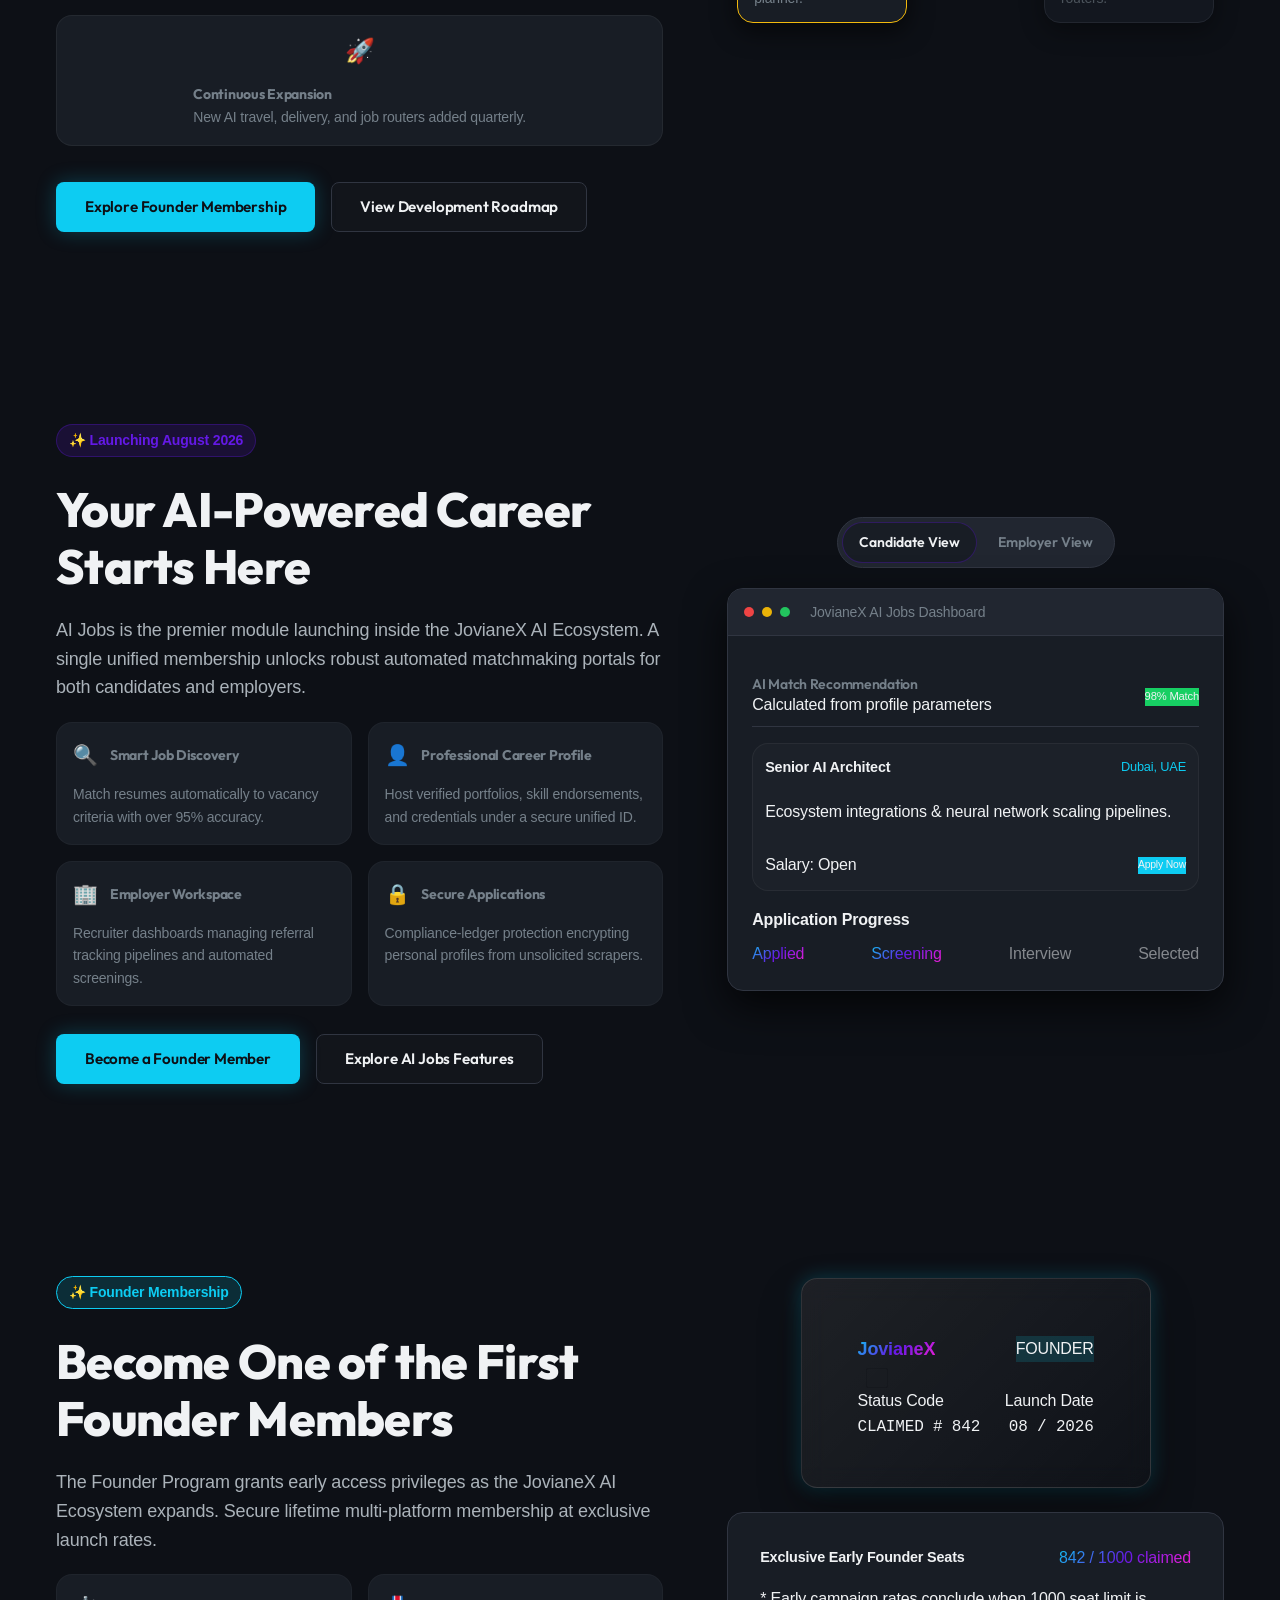
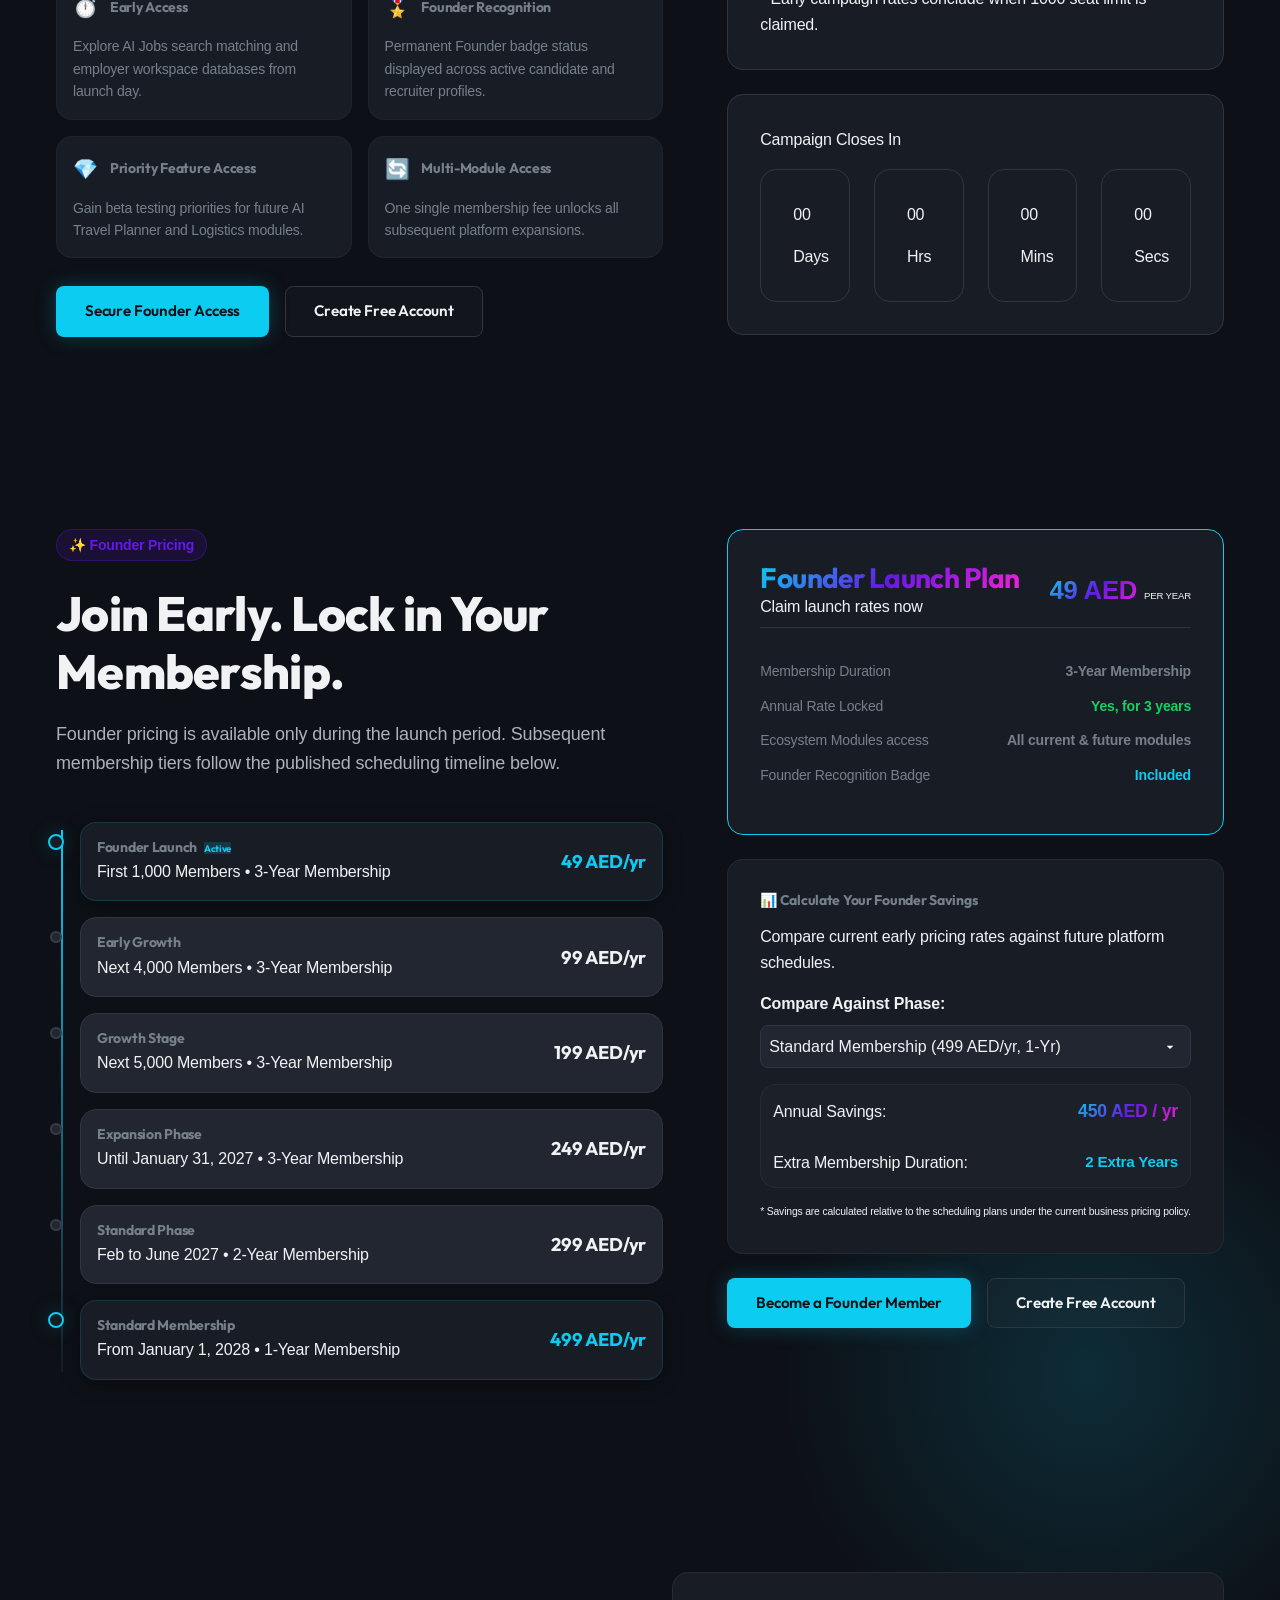
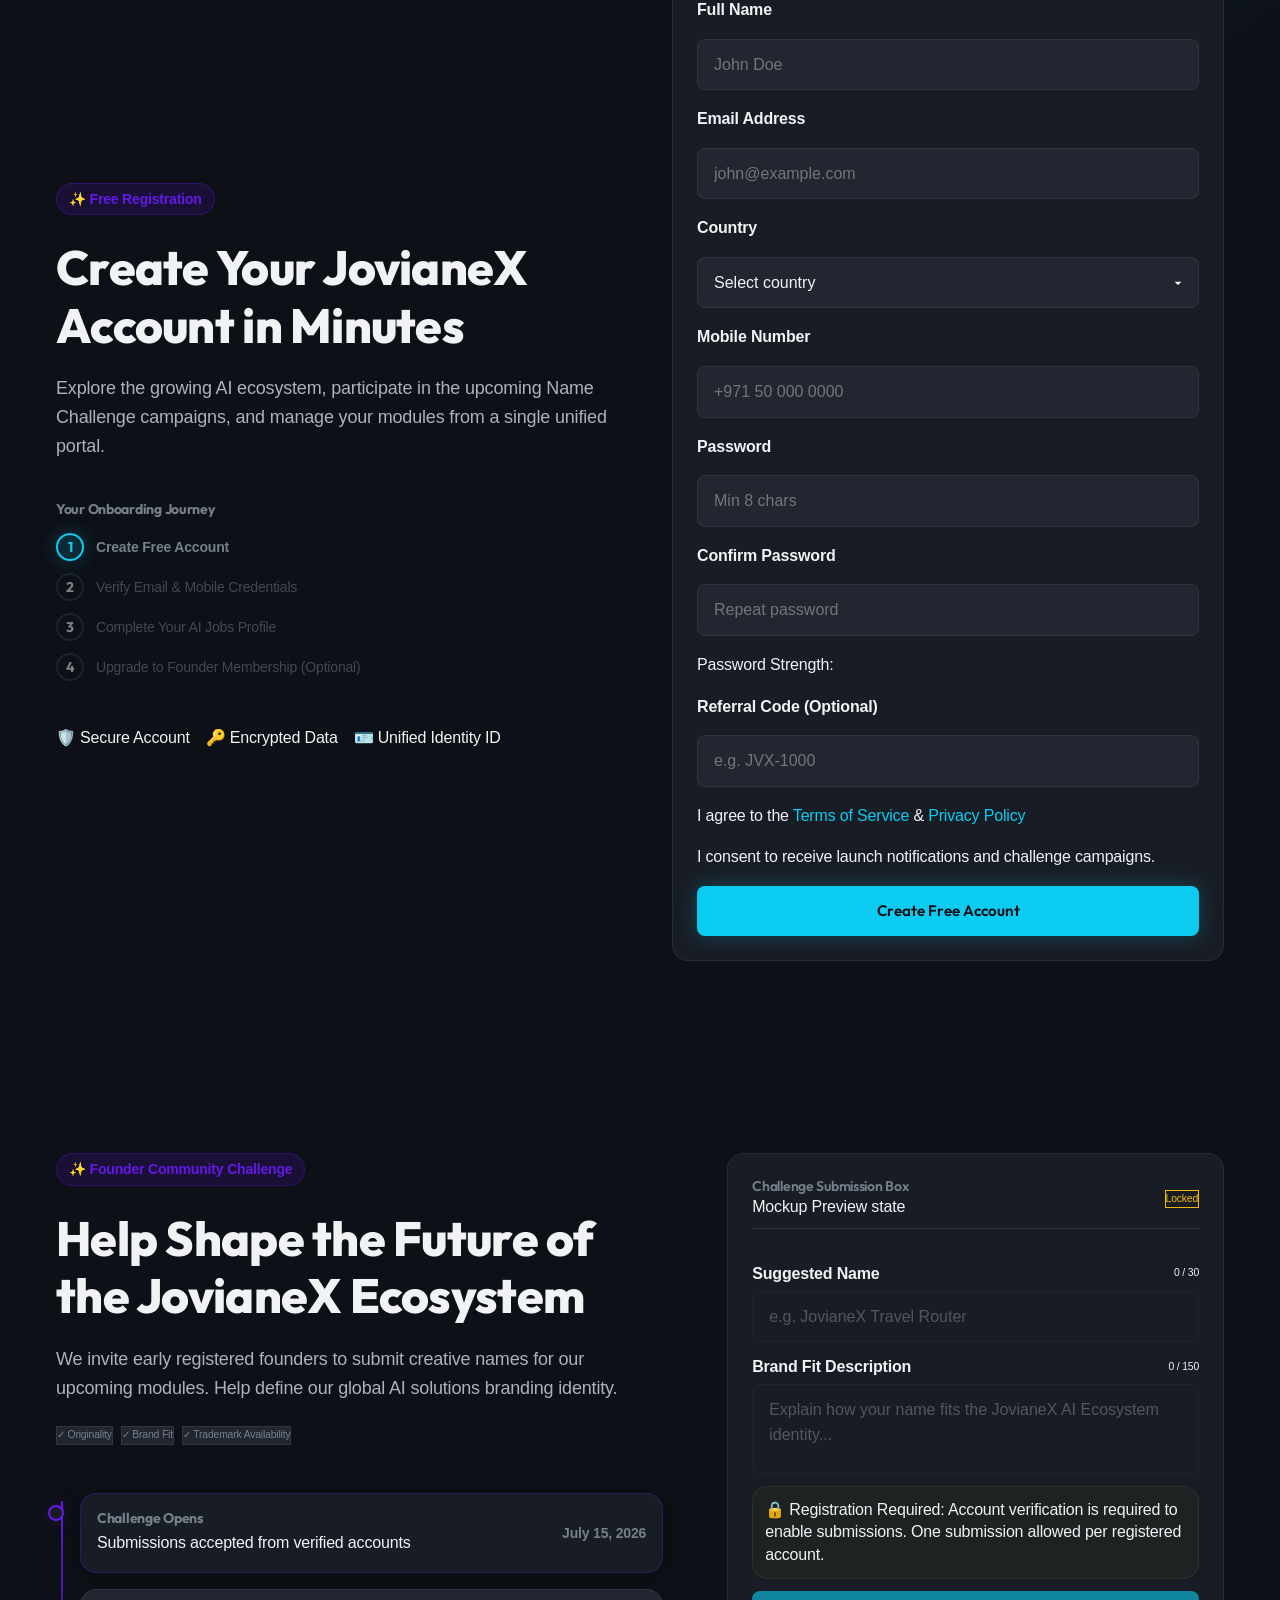
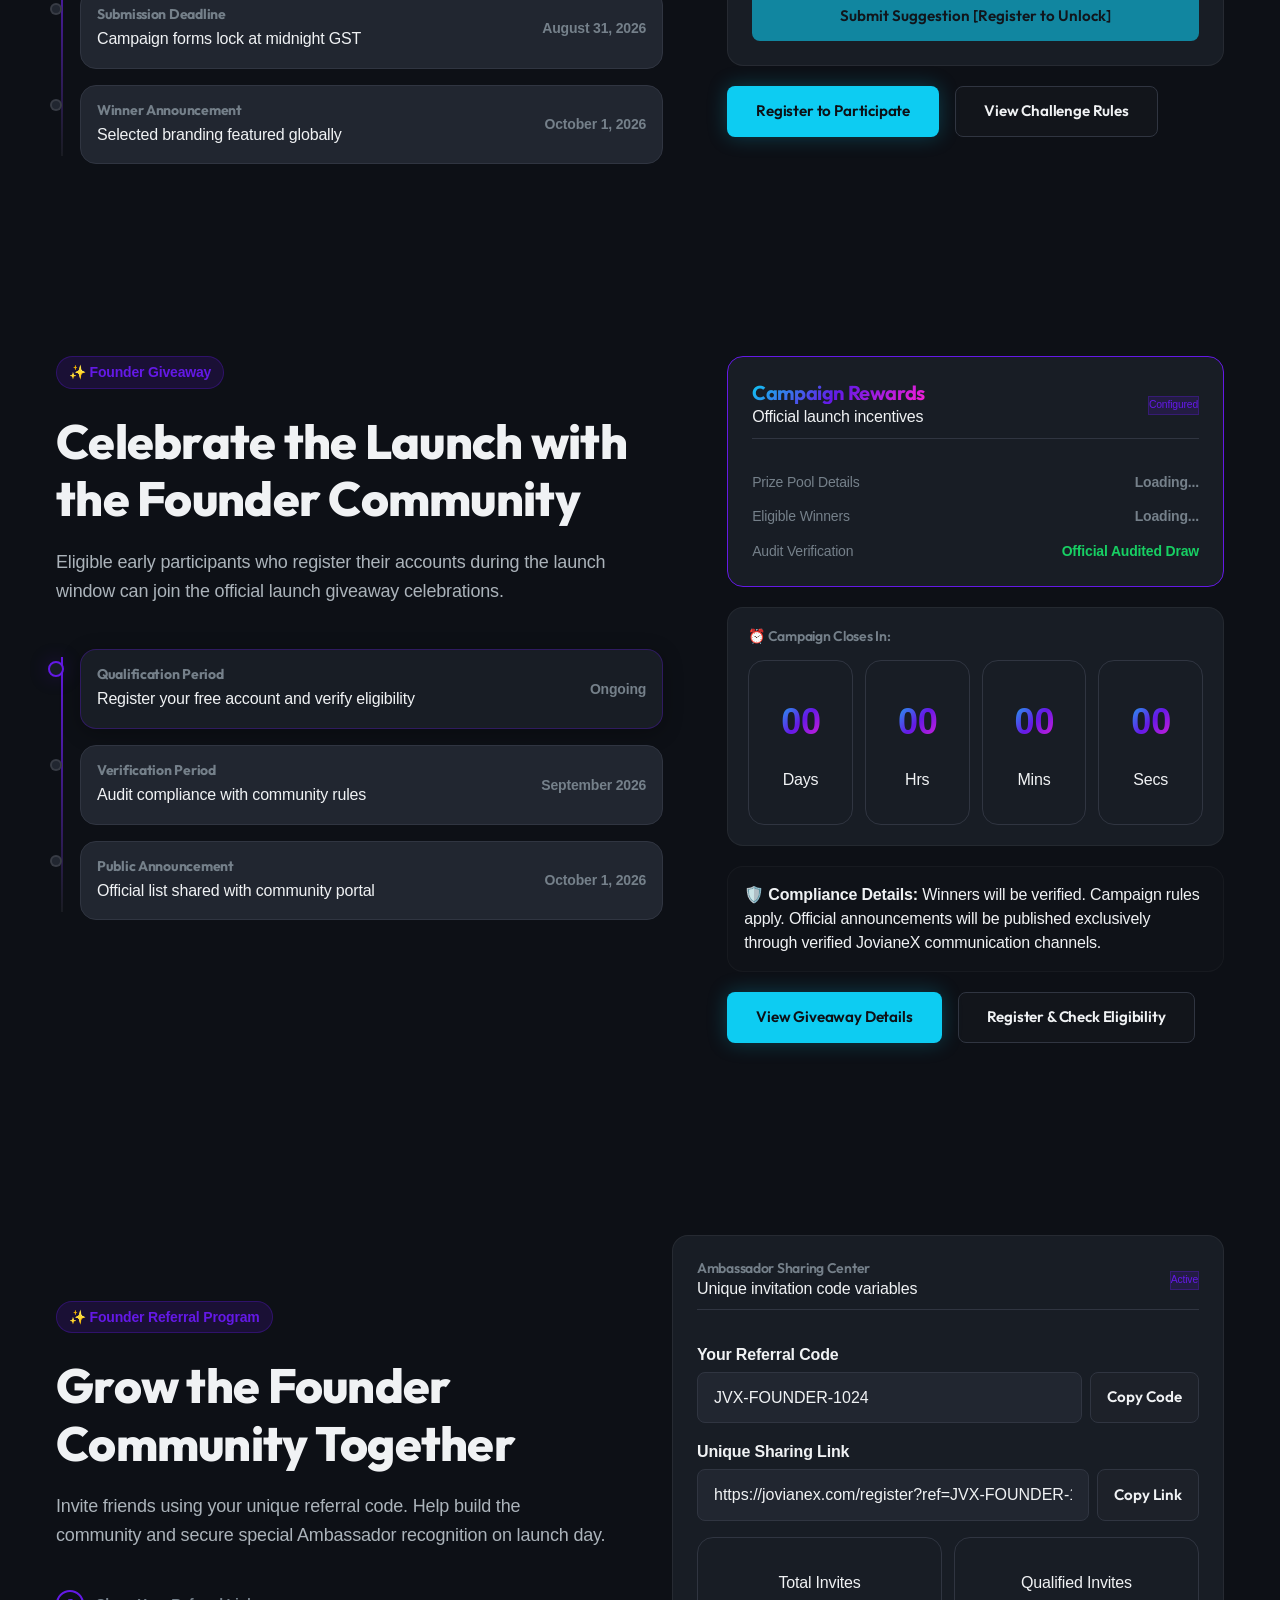
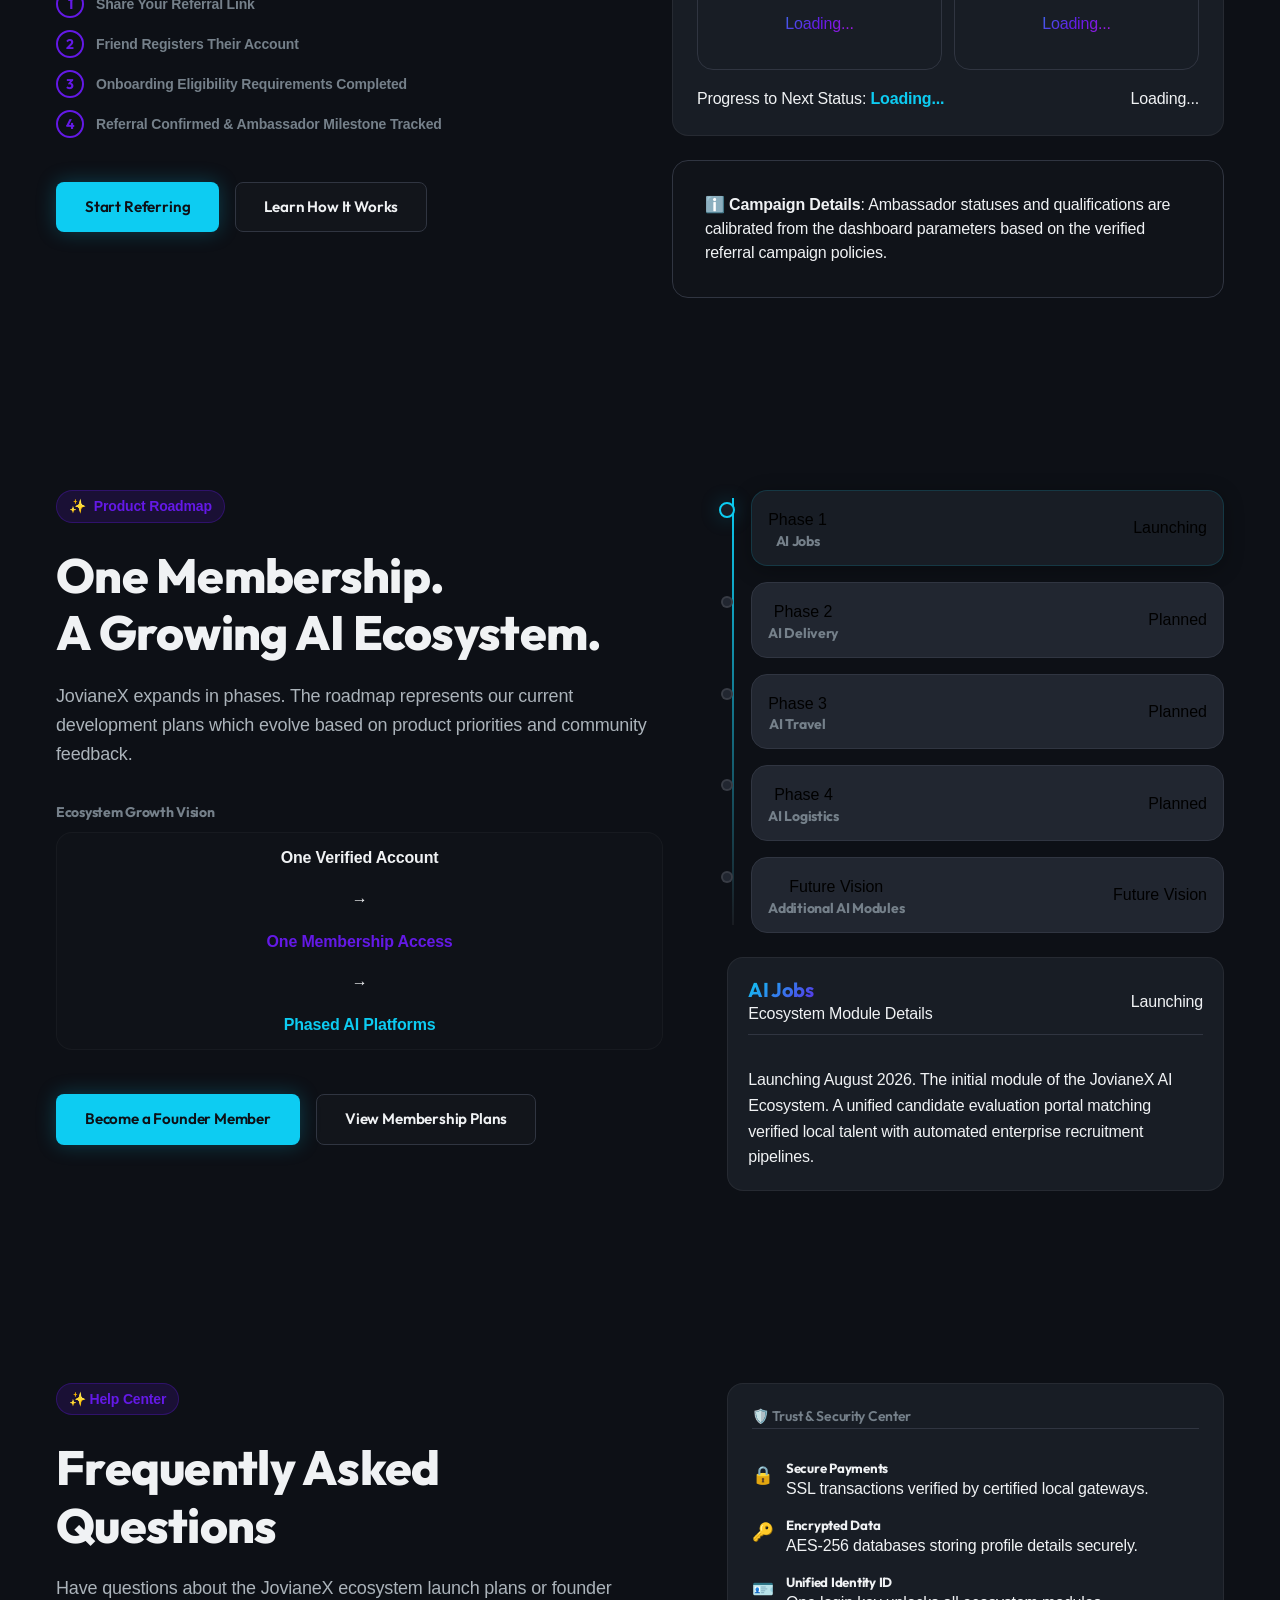
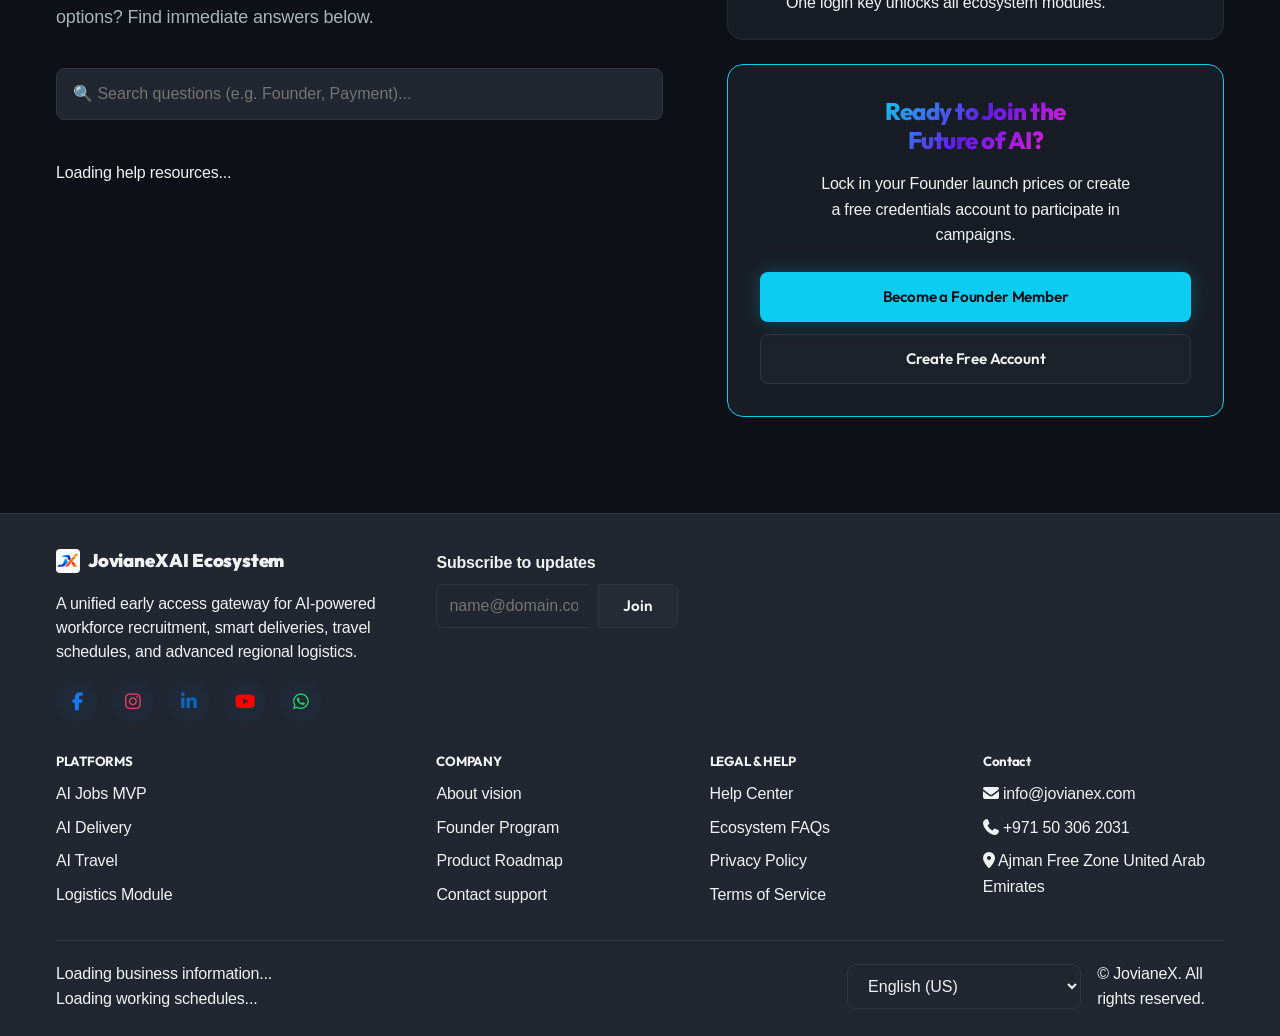
==== commit 7d8efbb3: "index file modify" ====
--- a/index.html
+++ b/index.html
@@ -2128,8 +2128,234 @@
     </section>
 
     <!-- LP-011: FOUNDER GIVEAWAY CAMPAIGN SECTION -->
-    <!-- //commented -->
-    
+    <section id="giveaway" class="section founder-giveaway reveal">
+      <div class="container founder-giveaway__container">
+        <!-- Left Column -->
+        <div class="founder-giveaway__left">
+          <div class="launch-badge founder-giveaway__badge" data-i18n="founder_giveaway_badge">
+            ✨ Founder Giveaway
+          </div>
+
+          <h2 class="text-h2 founder-giveaway__title" data-i18n="founder_giveaway_title">
+            Celebrate the Launch with<br />the Founder Community
+          </h2>
+
+          <p class="text-lead founder-giveaway__desc" data-i18n="founder_giveaway_desc">
+            Eligible early participants who register their accounts during the
+            launch window can join the official launch giveaway celebrations.
+          </p>
+
+          <!-- Qualification Milestones Timeline -->
+          <div class="founder-giveaway__timeline">
+            <div class="founder-giveaway__timeline-line" aria-hidden="true"></div>
+
+            <div class="founder-giveaway__timeline-item founder-giveaway__timeline-item--active">
+              <div class="founder-giveaway__timeline-marker"></div>
+
+              <div class="founder-giveaway__timeline-content flex justify-between align-center">
+                <div>
+                  <h4 class="text-small" style="font-weight: var(--fw-bold); margin: 0"
+                    data-i18n="qualification_period">
+                    Qualification Period
+                  </h4>
+
+                  <p class="text-muted text-xs" style="margin: 0; margin-top: var(--space-4)"
+                    data-i18n="qualification_period_desc">
+                    Register your free account and verify eligibility
+                  </p>
+                </div>
+
+                <span class="text-small" style="font-weight: 700" data-i18n="ongoing">
+                  Ongoing
+                </span>
+              </div>
+            </div>
+
+            <div class="founder-giveaway__timeline-item">
+              <div class="founder-giveaway__timeline-marker"></div>
+
+              <div class="founder-giveaway__timeline-content flex justify-between align-center">
+                <div>
+                  <h4 class="text-small" style="font-weight: var(--fw-bold); margin: 0" data-i18n="verification_period">
+                    Verification Period
+                  </h4>
+
+                  <p class="text-muted text-xs" style="margin: 0; margin-top: var(--space-4)"
+                    data-i18n="verification_period_desc">
+                    Audit compliance with community rules
+                  </p>
+                </div>
+
+                <span class="text-small" style="font-weight: 700" data-i18n="september_2026">
+                  September 2026
+                </span>
+              </div>
+            </div>
+
+            <div class="founder-giveaway__timeline-item">
+              <div class="founder-giveaway__timeline-marker"></div>
+
+              <div class="founder-giveaway__timeline-content flex justify-between align-center">
+                <div>
+                  <h4 class="text-small" style="font-weight: var(--fw-bold); margin: 0" data-i18n="public_announcement">
+                    Public Announcement
+                  </h4>
+
+                  <p class="text-muted text-xs" style="margin: 0; margin-top: var(--space-4)"
+                    data-i18n="public_announcement_desc">
+                    Official list shared with community portal
+                  </p>
+                </div>
+
+                <span class="text-small" style="font-weight: 700" data-i18n="october_1_2026">
+                  October 1, 2026
+                </span>
+              </div>
+            </div>
+          </div>
+        </div>
+
+        <!-- Right Column -->
+        <div class="founder-giveaway__right flex flex-column" style="gap: var(--space-20)">
+          <!-- Prize Card -->
+          <div class="card founder-giveaway__prize-card"
+            style="border-color: var(--color-primary); padding: var(--space-24)">
+            <div class="flex justify-between align-center" style="
+                border-bottom: 1px solid var(--border-color);
+                padding-bottom: var(--space-sm);
+                margin-bottom: var(--space-md);
+              ">
+              <div>
+                <h4 class="text-gradient" style="font-weight: bold; margin: 0; font-size: var(--fs-h4)"
+                  data-i18n="campaign_rewards">
+                  Campaign Rewards
+                </h4>
+
+                <span class="text-muted text-xs" data-i18n="official_launch_incentives">
+                  Official launch incentives
+                </span>
+              </div>
+
+              <span class="badge" style="
+                  background-color: var(--color-primary-glow);
+                  border: 1px solid var(--border-color-glow);
+                  color: var(--color-primary);
+                  font-size: 0.65rem;
+                " data-i18n="configured">
+                Configured
+              </span>
+            </div>
+
+            <ul class="flex flex-column" style="gap: var(--space-12); list-style: none; padding: 0; margin: 0">
+              <li class="flex justify-between text-small">
+                <span class="text-muted" data-i18n="prize_pool_details">
+                  Prize Pool Details
+                </span>
+
+                <span style="font-weight: 700" data-giveaway-prize-pool>
+                  Loading...
+                </span>
+              </li>
+
+              <li class="flex justify-between text-small">
+                <span class="text-muted" data-i18n="eligible_winners">
+                  Eligible Winners
+                </span>
+
+                <span style="font-weight: 700" data-giveaway-winners-count>
+                  Loading...
+                </span>
+              </li>
+
+              <li class="flex justify-between text-small">
+                <span class="text-muted" data-i18n="audit_verification">
+                  Audit Verification
+                </span>
+
+                <span style="font-weight: 700; color: var(--color-success)" data-i18n="official_audited_draw">
+                  Official Audited Draw
+                </span>
+              </li>
+            </ul>
+          </div>
+
+          <!-- Countdown -->
+
+          <div class="card flex flex-column" style="
+              gap: var(--space-16);
+              border-color: rgba(255, 255, 255, 0.05);
+              padding: var(--space-20);
+            ">
+            <h4 class="text-small" style="font-weight: var(--fw-semibold); margin: 0" data-i18n="campaign_closes_in">
+              ⏰ Campaign Closes In:
+            </h4>
+
+            <div class="grid grid-cols-4 text-center" style="gap: var(--space-12)">
+              <div class="card">
+                <span class="block text-gradient" style="font-size: var(--fs-h2); font-weight: 800" data-giveaway-days>
+                  00
+                </span>
+
+                <span class="text-muted text-xs" data-i18n="days"> Days </span>
+              </div>
+
+              <div class="card">
+                <span class="block text-gradient" style="font-size: var(--fs-h2); font-weight: 800" data-giveaway-hours>
+                  00
+                </span>
+
+                <span class="text-muted text-xs" data-i18n="hours"> Hours </span>
+              </div>
+
+              <div class="card">
+                <span class="block text-gradient" style="font-size: var(--fs-h2); font-weight: 800"
+                  data-giveaway-minutes>
+                  00
+                </span>
+
+                <span class="text-muted text-xs" data-i18n="mins"> Mins </span>
+              </div>
+
+              <div class="card">
+                <span class="block text-gradient" style="font-size: var(--fs-h2); font-weight: 800"
+                  data-giveaway-seconds>
+                  00
+                </span>
+
+                <span class="text-muted text-xs" data-i18n="secs"> Secs </span>
+              </div>
+            </div>
+          </div>
+
+          <!-- Transparency -->
+
+          <div class="card" style="
+              background-color: rgba(255, 255, 255, 0.01);
+              border-color: rgba(255, 255, 255, 0.03);
+              padding: var(--space-16);
+            ">
+            <p class="text-muted text-xs" style="margin: 0; line-height: 1.5">
+              🛡️ <strong data-i18n="compliance_details">Compliance Details:</strong>
+              <span data-i18n="compliance_text">Winners will be verified. Campaign rules apply. Official announcements
+                will be published exclusively through verified JovianeX communication channels.</span>
+
+            </p>
+          </div>
+
+          <!-- Actions -->
+
+          <div class="flex flex-mobile-column founder-giveaway__actions" style="gap: var(--space-md); width: 100%">
+            <a href="#rules" class="btn btn-secondary" data-i18n="view_giveaway_details">
+              View Giveaway Details
+            </a>
+
+            <a href="#access" class="btn btn-outline" data-i18n="register_check_eligibility">
+              Register & Check Eligibility
+            </a>
+          </div>
+        </div>
+      </div>
+    </section>
 
     <!-- LP-012: ENTERPRISE REFERRAL PROGRAM SECTION -->
     <section id="referral" class="section referral reveal">
@@ -2929,7 +3155,8 @@
   <script src="assets/js/i18n.js"></script>
   <script src="assets/js/main.js"></script>
 
-<script>
+  <script>
+
     async function subscribe(e) {
       e.preventDefault();
       const email = document.getElementById("footer-newsletter-email").value;
@@ -2985,90 +3212,55 @@
       }
 
     }
-</script>
-<script>
-  document.addEventListener('DOMContentLoaded', () => {
-
-    /*
-     * JovianeX AI Jobs Launch
-     * Date: August 17, 2026
-     * Timezone: Asia/Dubai (UTC+04:00)
-     *
-     * Current launch time preserved from the existing page:
-     * 23:08:08 Dubai time
-     */
-    const launchDate = new Date('2026-08-17T23:08:08+04:00').getTime();
-
-    function setElementText(selector, text) {
-      document.querySelectorAll(selector).forEach((element) => {
-        element.textContent = text;
-      });
+document.addEventListener('DOMContentLoaded', () => {
+  // Target: August 11, 2026 at 11:00 PM (23:00)
+  const launchDate = new Date("2026-08-11T23:00:00").getTime();
+
+  function updateCountdown() {
+    const now = new Date().getTime();
+    const timeDifference = launchDate - now;
+
+    if (timeDifference <= 0) {
+      updateElements('00', '00', '00', '00');
+      clearInterval(timerInterval);
+      return;
     }
 
-    function updateElements(days, hours, minutes, seconds) {
-      // Hero Launch Countdown
-      setElementText('[data-countdown-days]', days);
-      setElementText('[data-countdown-hours]', hours);
-      setElementText('[data-countdown-minutes]', minutes);
-      setElementText('[data-countdown-seconds]', seconds);
-
-      // Founder Campaign Countdown
-      setElementText('[data-founder-days]', days);
-      setElementText('[data-founder-hours]', hours);
-      setElementText('[data-founder-minutes]', minutes);
-      setElementText('[data-founder-seconds]', seconds);
-    }
-
-    function updateCountdown() {
-      const now = Date.now();
-      const difference = launchDate - now;
-
-      // Launch time reached
-      if (difference <= 0) {
-        updateElements('00', '00', '00', '00');
-
-        if (timerInterval) {
-          clearInterval(timerInterval);
-        }
-
-        return;
-      }
-
-      const days = Math.floor(
-        difference / (1000 * 60 * 60 * 24)
-      );
-
-      const hours = Math.floor(
-        (difference % (1000 * 60 * 60 * 24)) /
-        (1000 * 60 * 60)
-      );
-
-      const minutes = Math.floor(
-        (difference % (1000 * 60 * 60)) /
-        (1000 * 60)
-      );
-
-      const seconds = Math.floor(
-        (difference % (1000 * 60)) /
-        1000
-      );
-
-      updateElements(
-        String(days).padStart(2, '0'),
-        String(hours).padStart(2, '0'),
-        String(minutes).padStart(2, '0'),
-        String(seconds).padStart(2, '0')
-      );
-    }
-
-    // First update immediately
-    updateCountdown();
-
-    // Update every second
-    const timerInterval = setInterval(updateCountdown, 1000);
-
-  });
-</script>
+    // Time calculations
+    const days = String(Math.floor(timeDifference / (1000 * 60 * 60 * 24))).padStart(2, '0');
+    const hours = String(Math.floor((timeDifference % (1000 * 60 * 60 * 24)) / (1000 * 60 * 60))).padStart(2, '0');
+    const minutes = String(Math.floor((timeDifference % (1000 * 60 * 60)) / (1000 * 60))).padStart(2, '0');
+    const seconds = String(Math.floor((timeDifference % (1000 * 60)) / 1000)).padStart(2, '0');
+
+    updateElements(days, hours, minutes, seconds);
+  }
+
+  function updateElements(d, h, m, s) {
+    // 1. First Countdown (data-countdown-*)
+    setElementText('[data-countdown-days]', d);
+    setElementText('[data-countdown-hours]', h);
+    setElementText('[data-countdown-minutes]', m);
+    setElementText('[data-countdown-seconds]', s);
+
+    // 2. Second Countdown / Campaign Closes (data-founder-*)
+    setElementText('[data-founder-days]', d);
+    setElementText('[data-founder-hours]', h);
+    setElementText('[data-founder-minutes]', m);
+    setElementText('[data-founder-seconds]', s);
+  }
+
+  function setElementText(selector, text) {
+    const elements = document.querySelectorAll(selector);
+    elements.forEach(el => {
+      el.textContent = text;
+    });
+  }
+
+  // Initial Call & Interval Setup
+  updateCountdown();
+  const timerInterval = setInterval(updateCountdown, 1000);
+});
+  </script>
   
 </body>
 
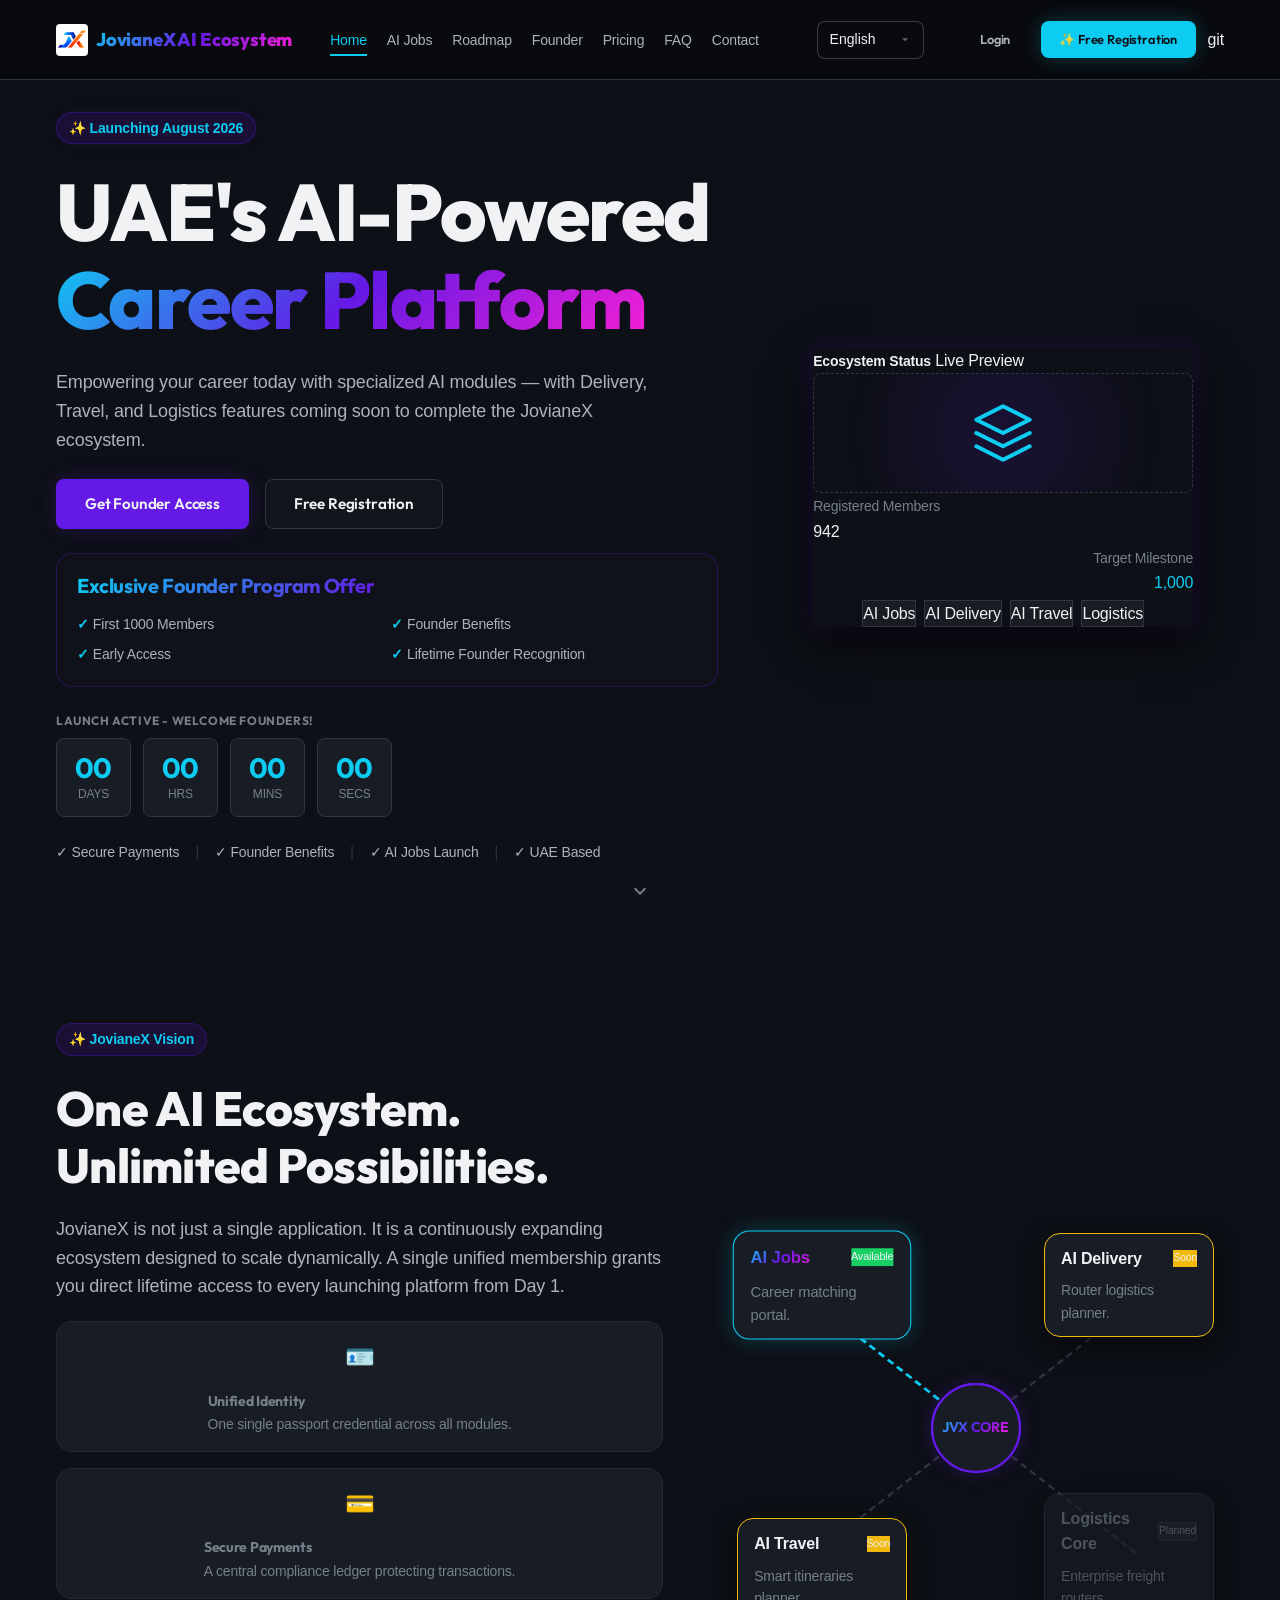
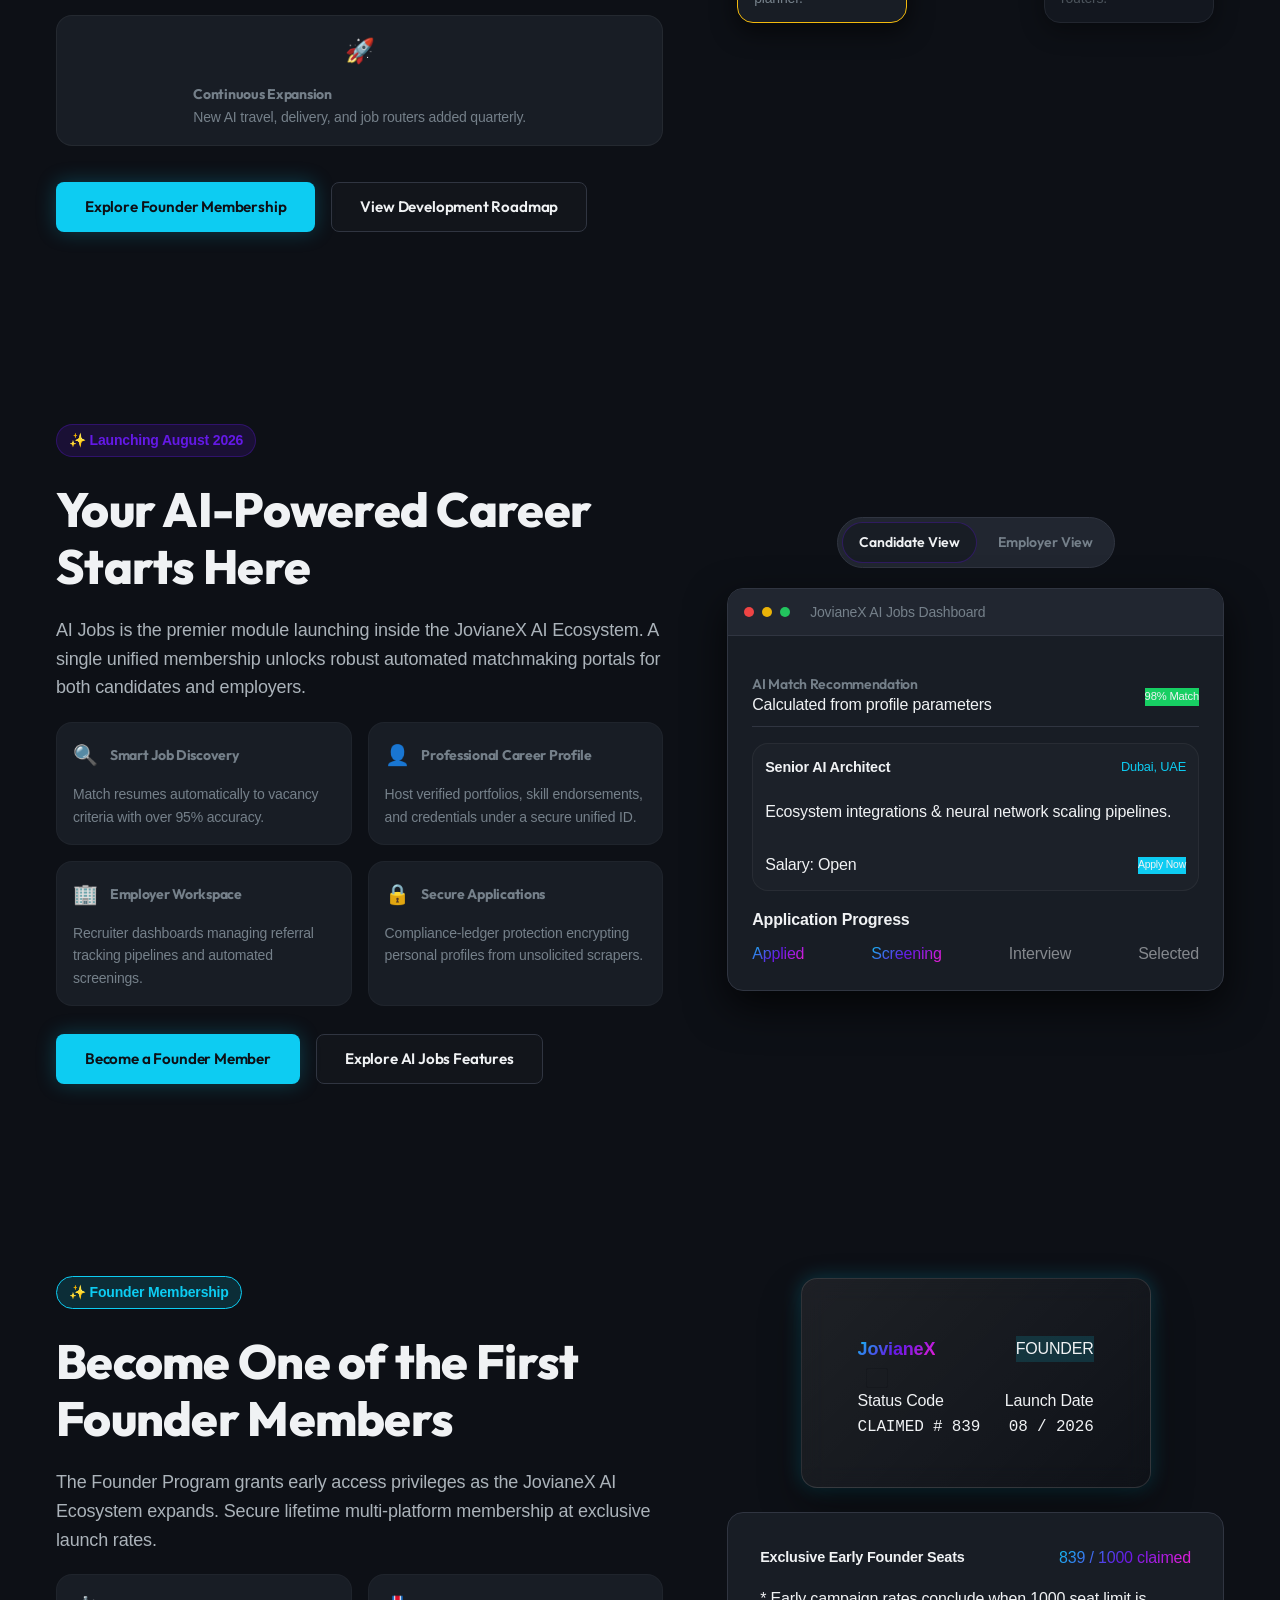
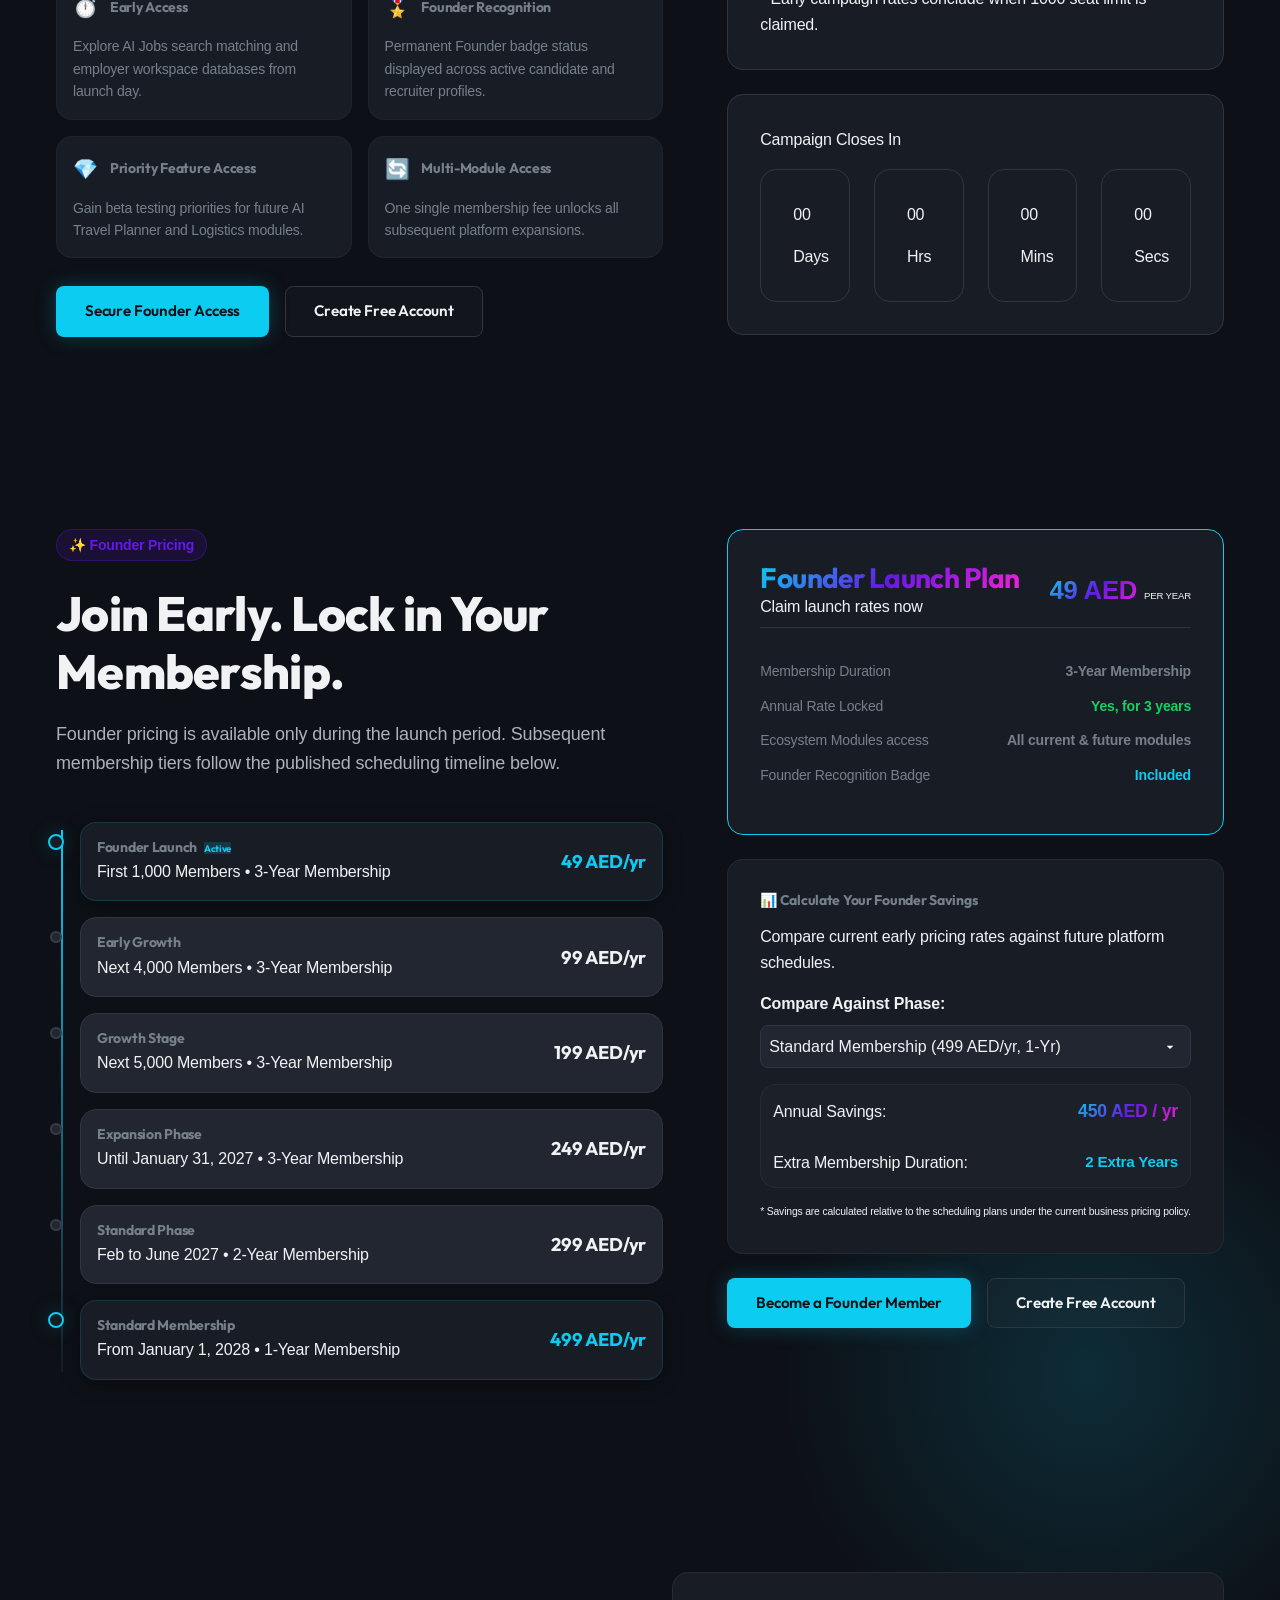
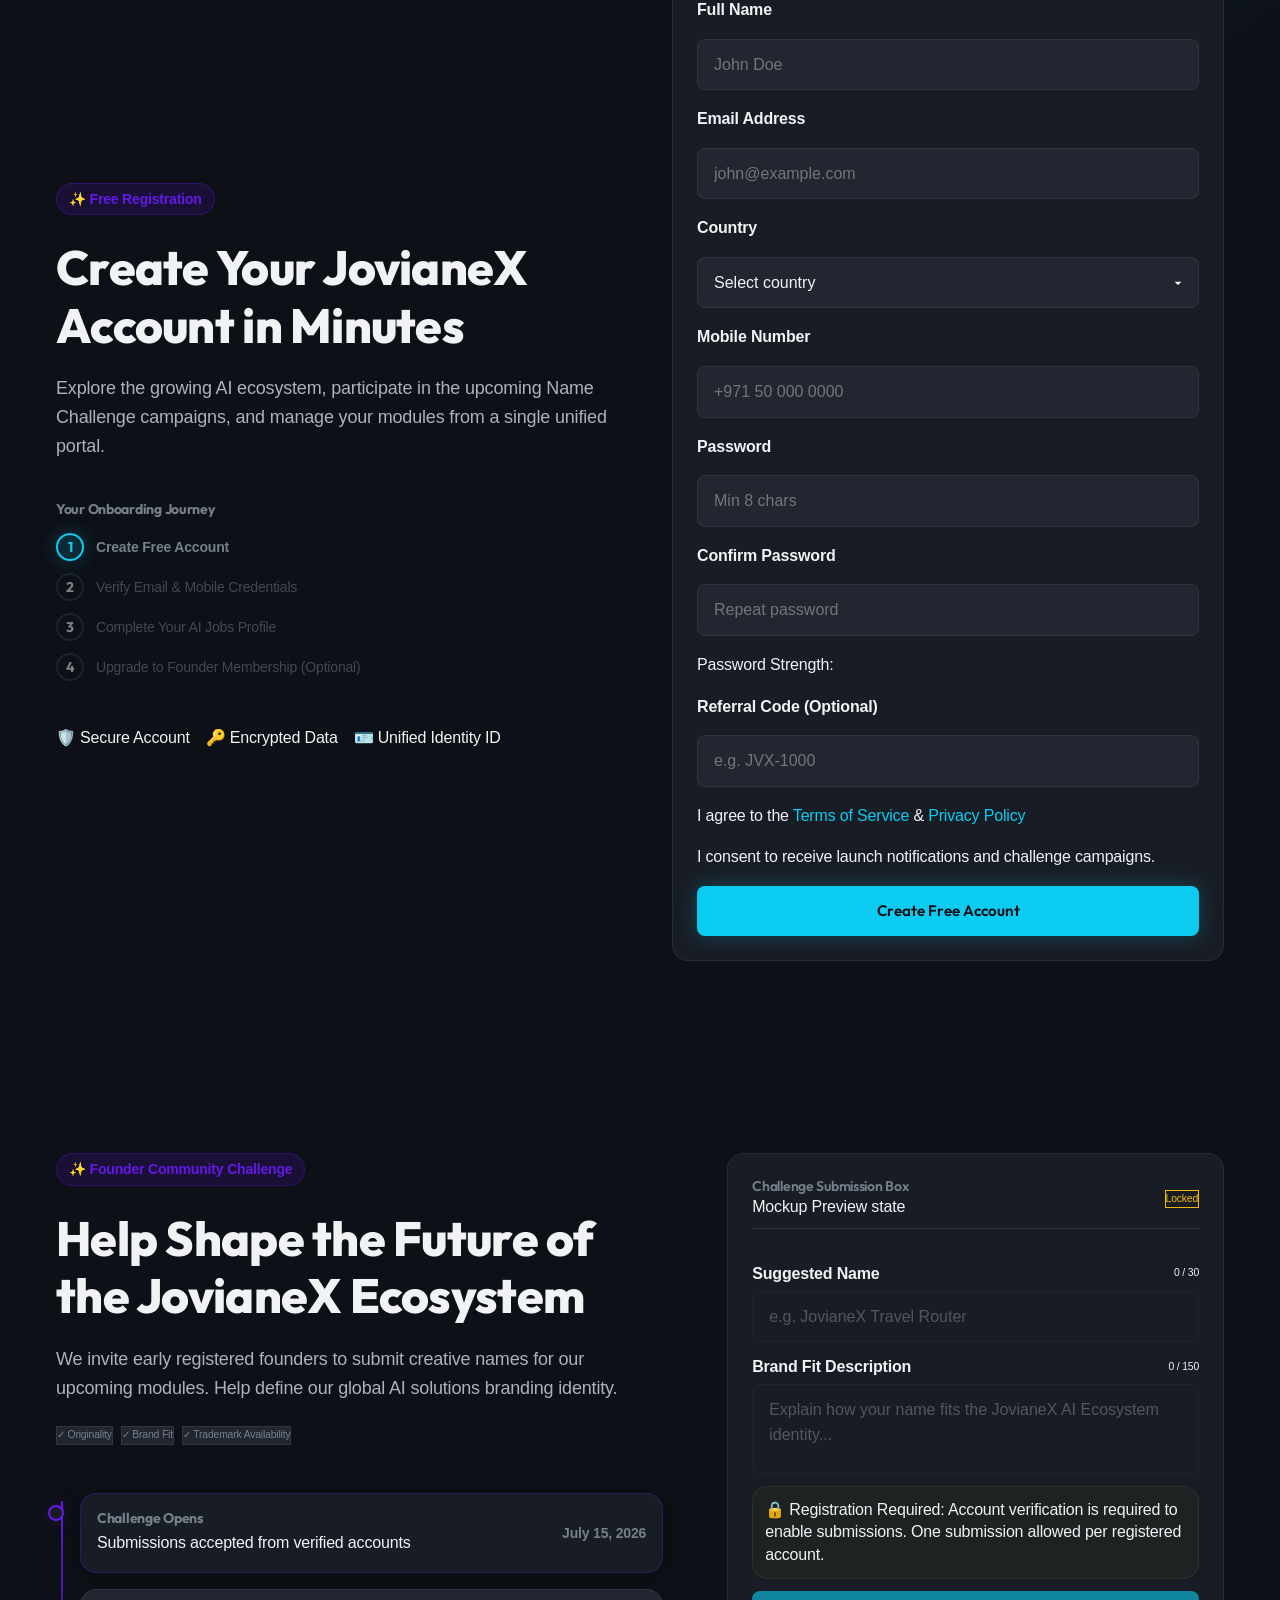
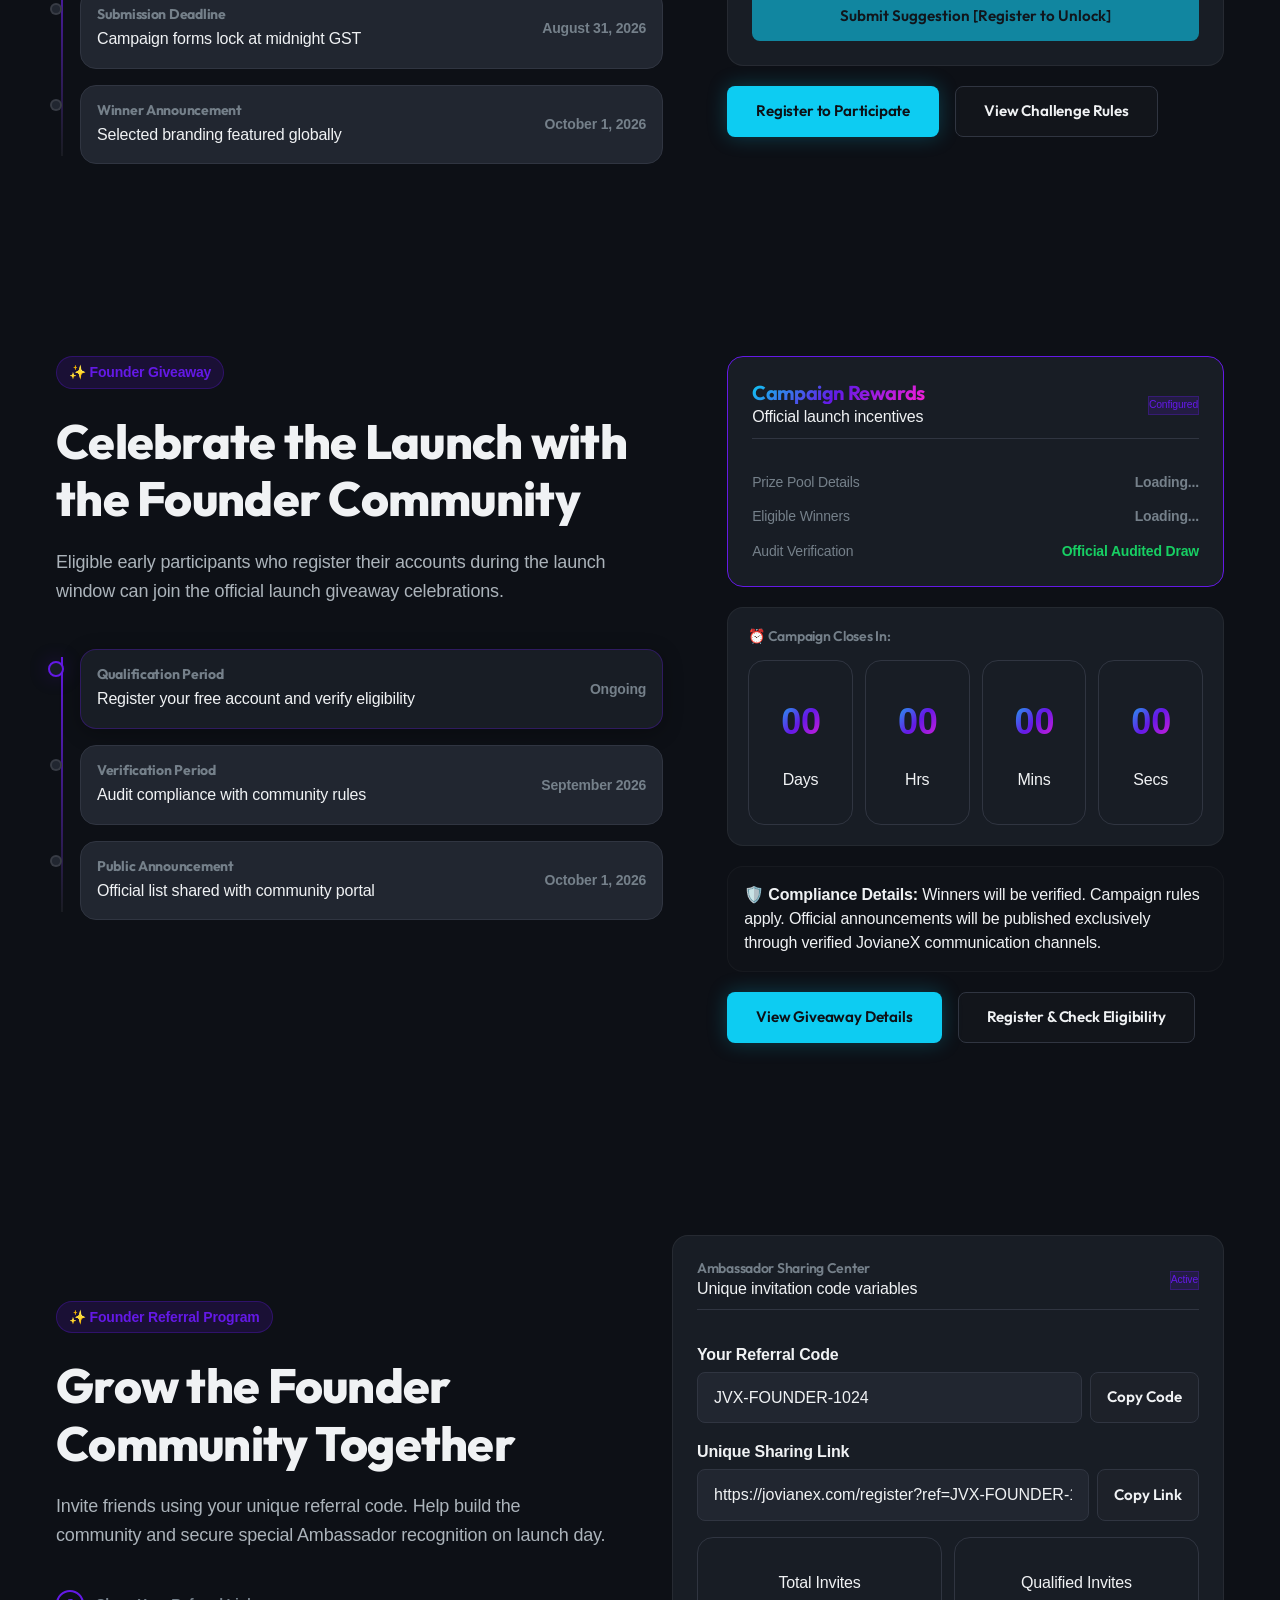
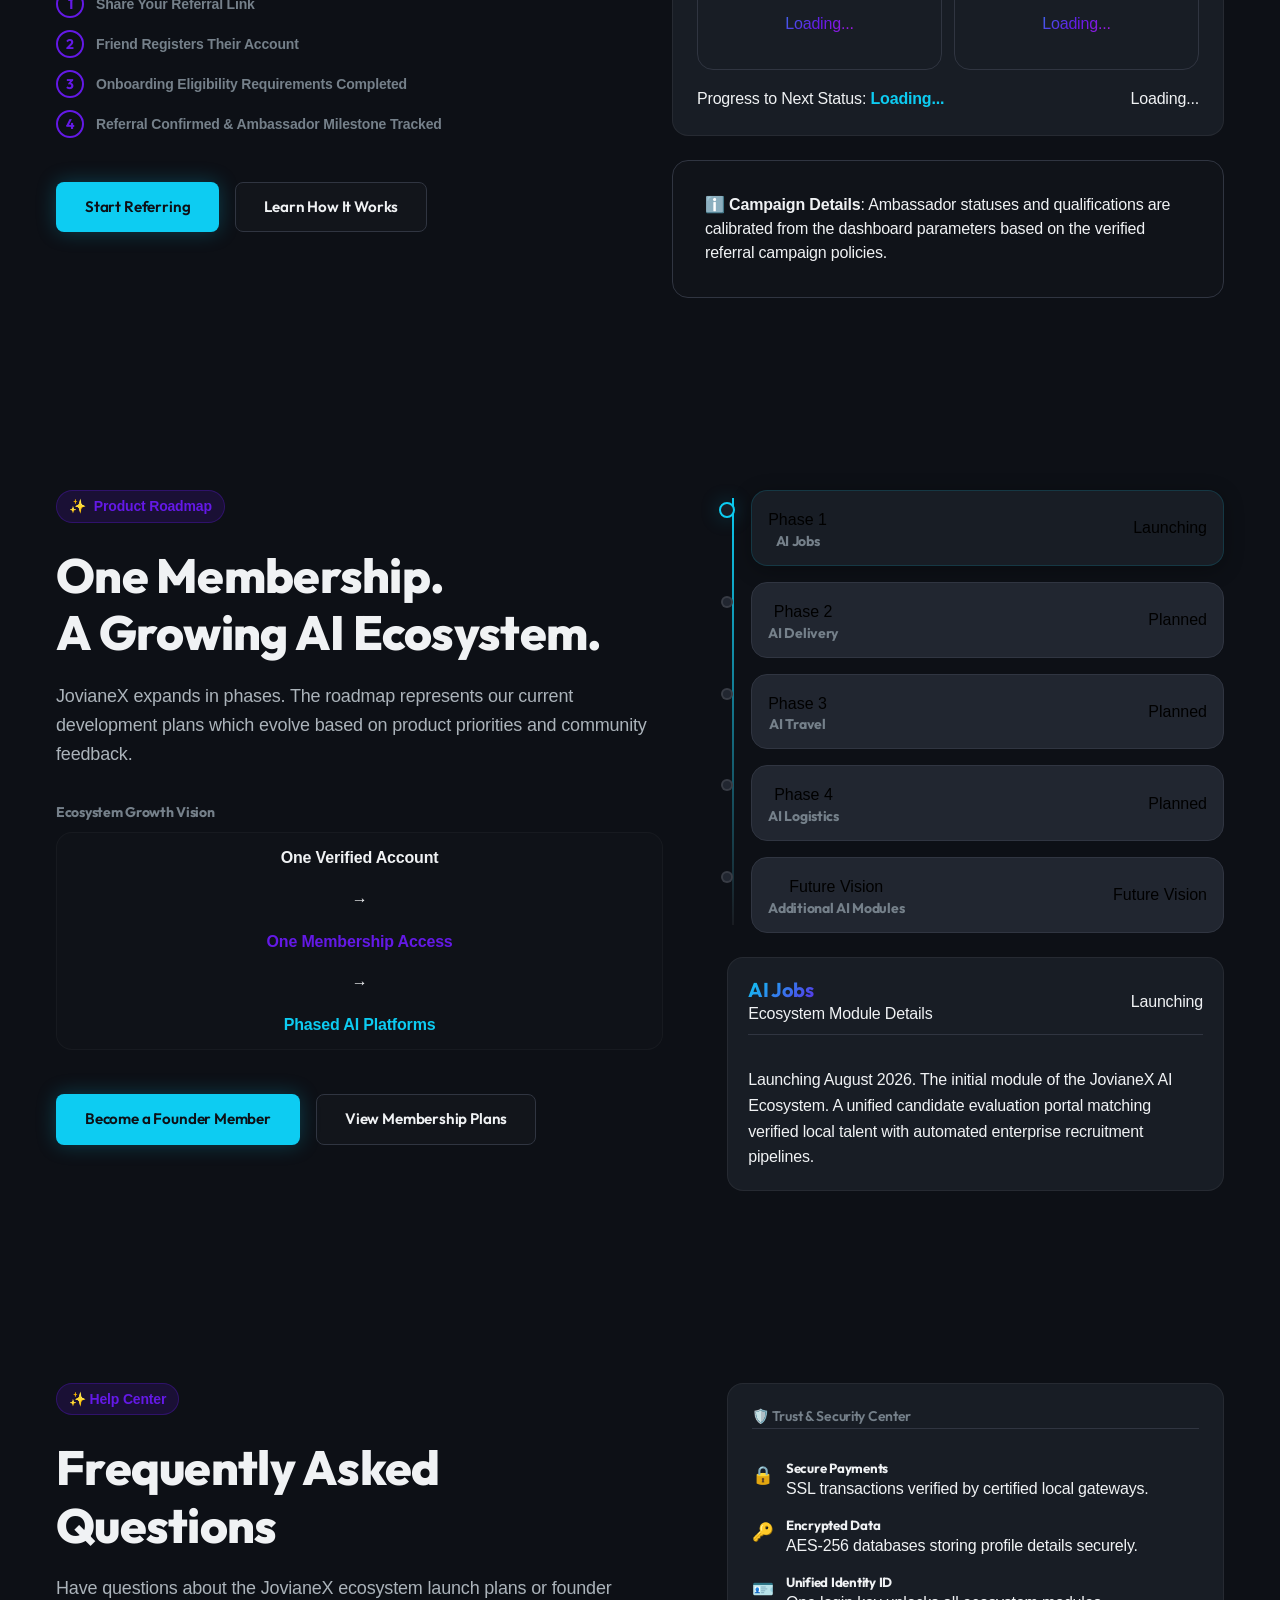
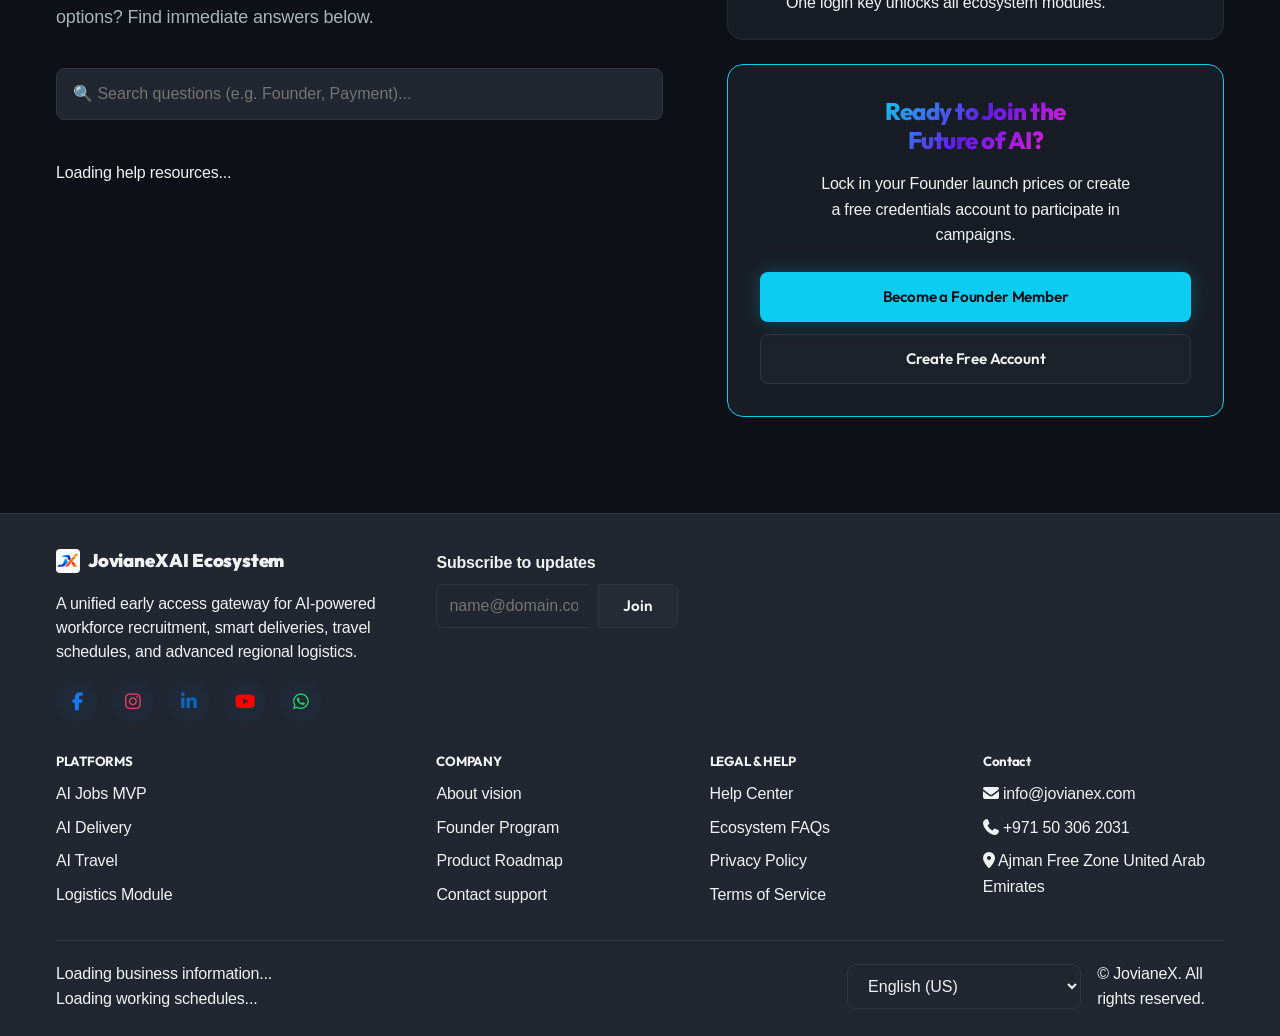
==== commit 58c93132: "Update local project" ====
--- a/index.html
+++ b/index.html
@@ -175,12 +175,12 @@
         <div class="mobile-actions">
 
 
-          <a href="/" class="btn btn-ghost" data-i18n="login">
+          <a href="/login" class="btn btn-ghost" data-i18n="login">
             Login
           </a>
 
 
-          <a href="/" class="btn btn-secondary" data-i18n="free_registration">
+          <a href="/register" class="btn btn-secondary" data-i18n="free_registration">
             Free Registration
           </a>
 
@@ -230,18 +230,18 @@
       <div class="nav-actions header__actions">
 
 
-        <a href="/" class="btn btn-ghost header__btn header__btn--login" data-i18n="login">
+        <a href="/login" class="btn btn-ghost header__btn header__btn--login" data-i18n="login">
           Login
         </a>
 
 
-        <a href="/" class="btn btn-secondary header__btn header__btn--register"
+        <a href="/register" class="btn btn-secondary header__btn header__btn--register"
           data-i18n="free_registration">
           Free Registration
         </a>
 
 
-
+git 
         <!-- Hamburger -->
         <button class="nav-toggle header__toggle" data-nav-toggle aria-expanded="false"
           aria-controls="mobile-navigation" aria-label="Toggle menu">
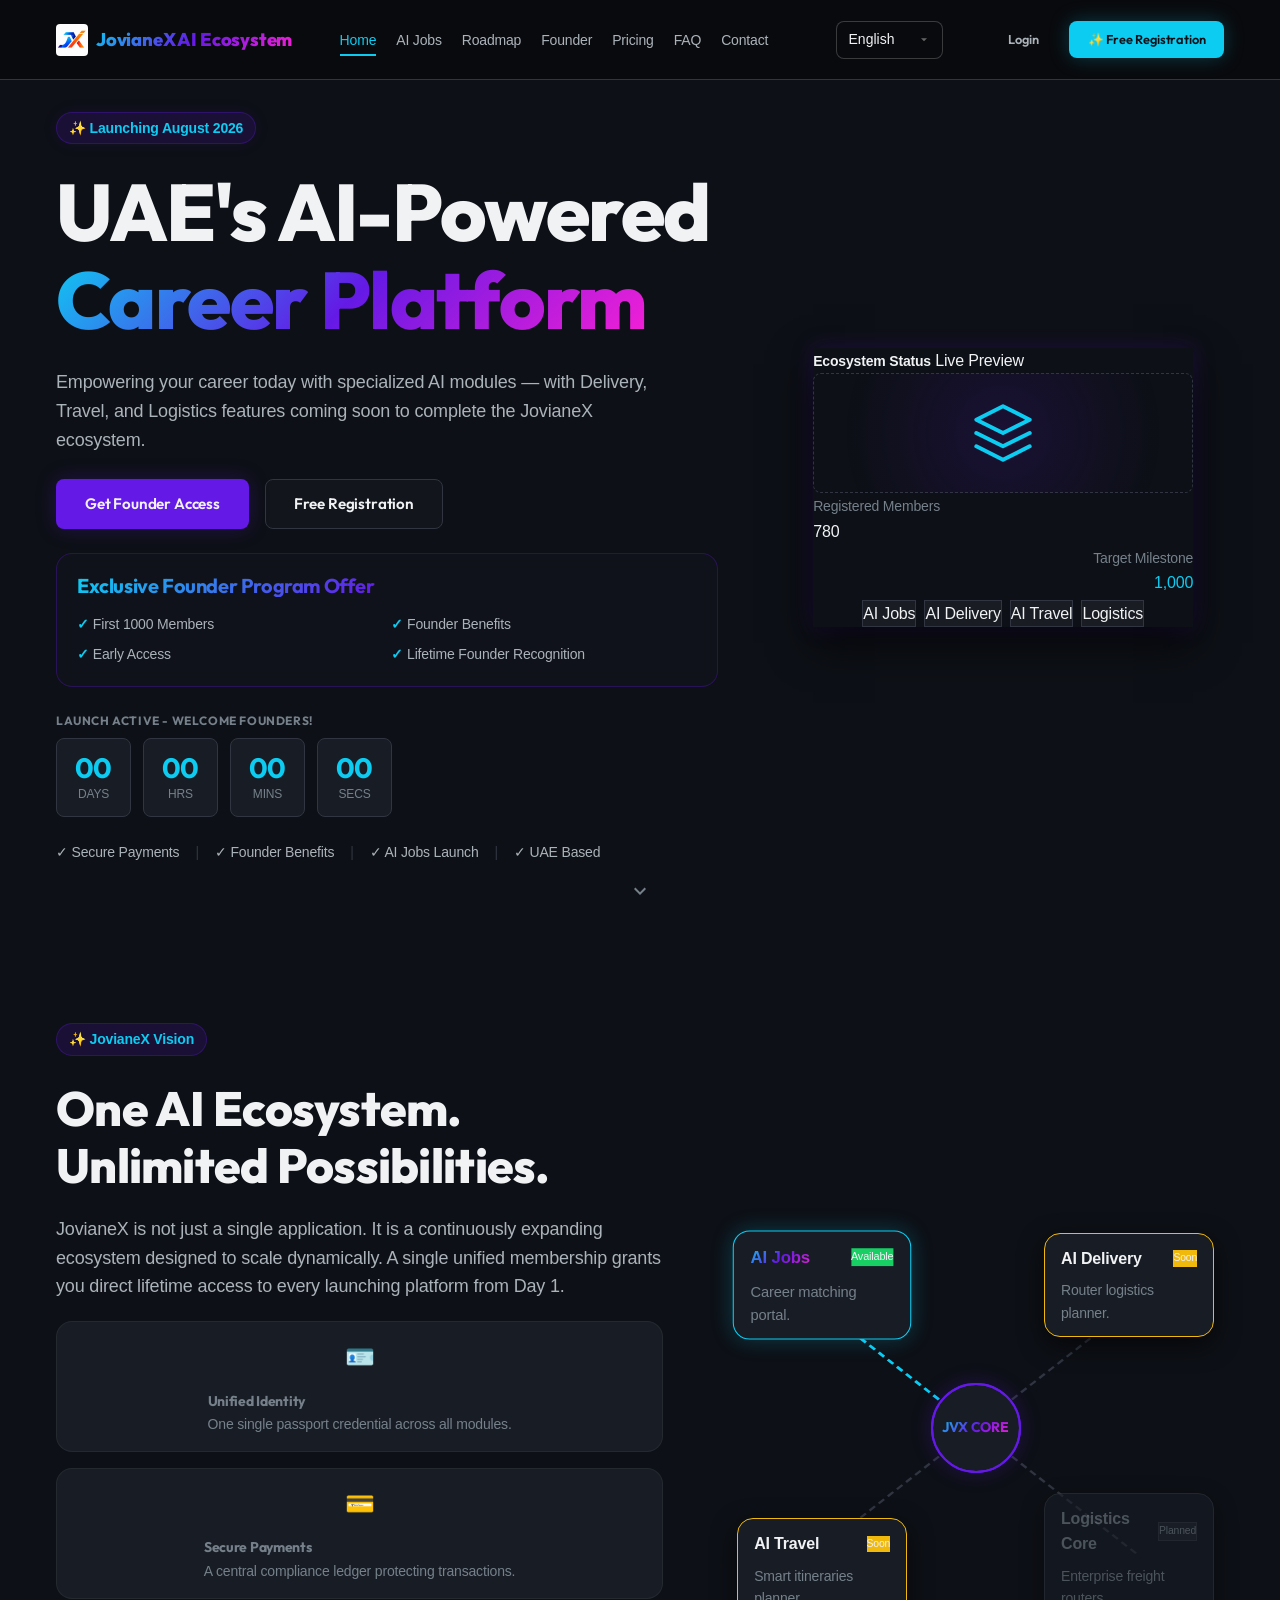
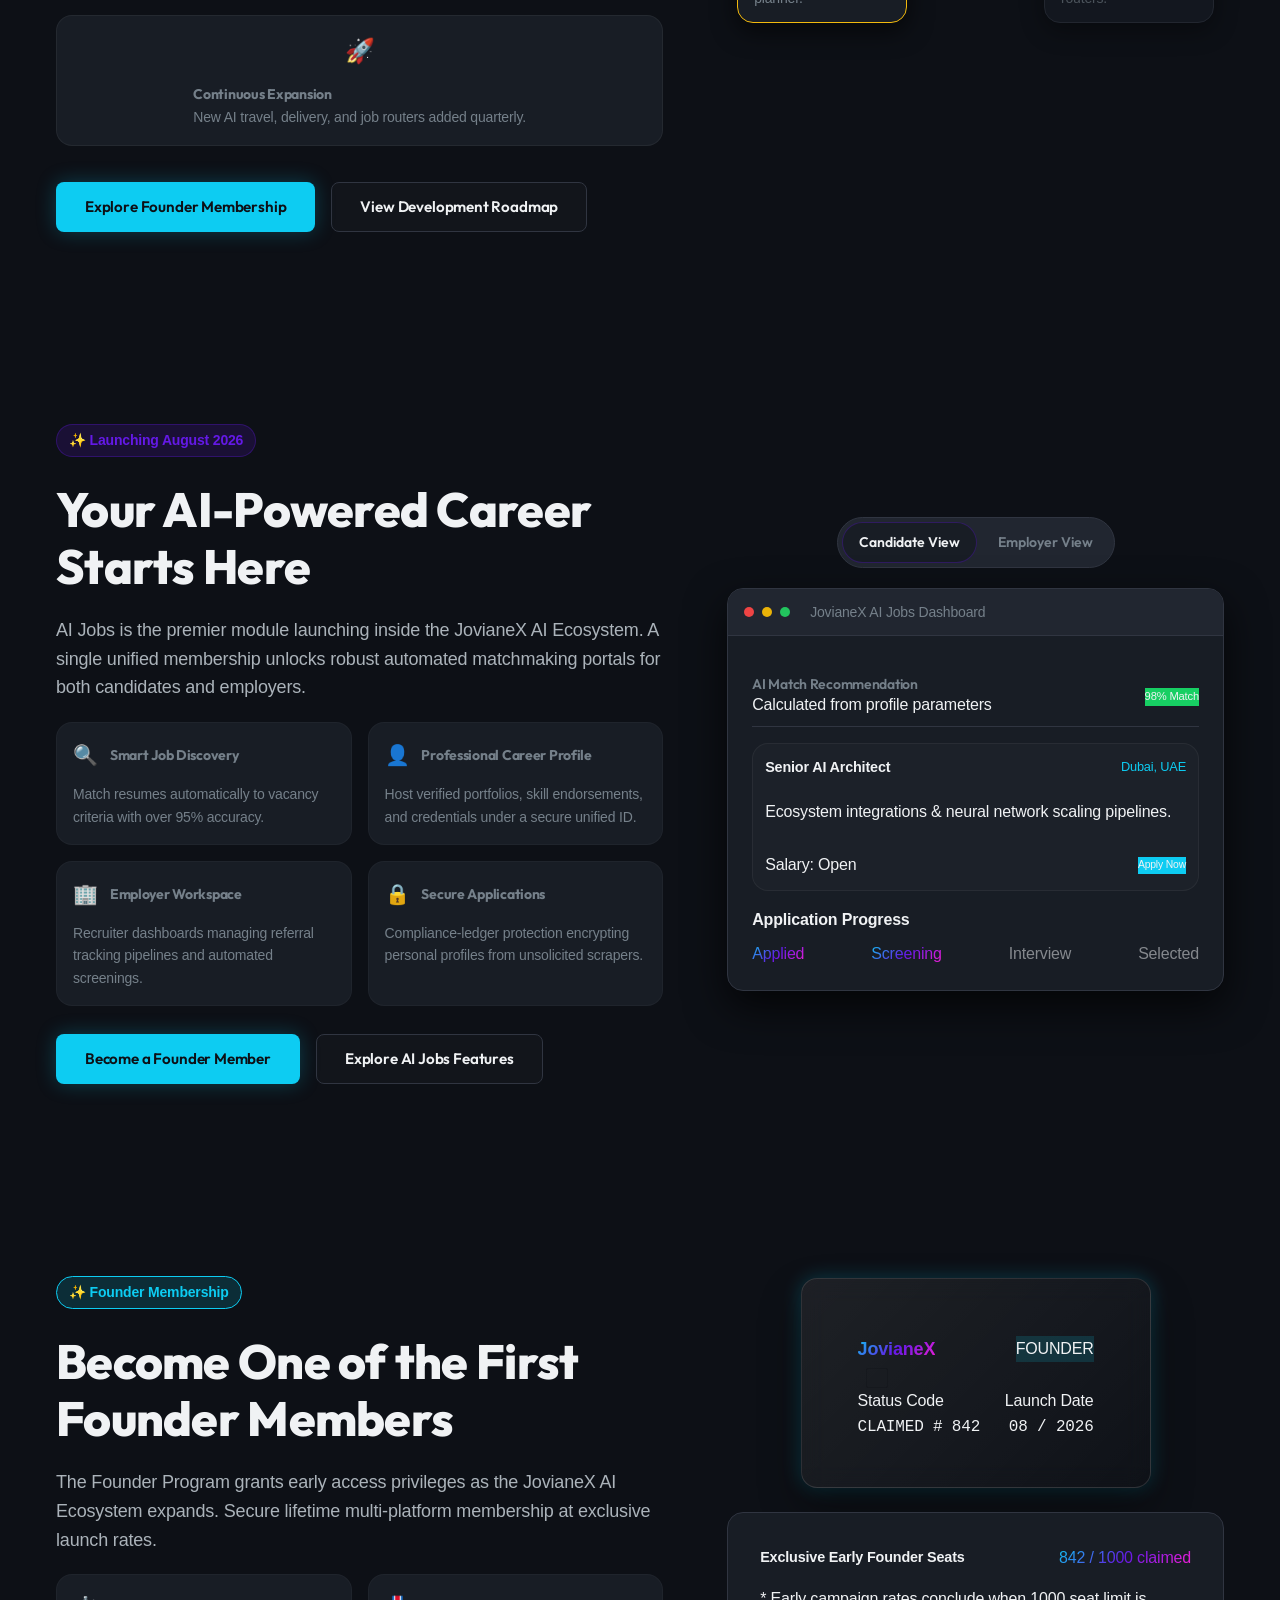
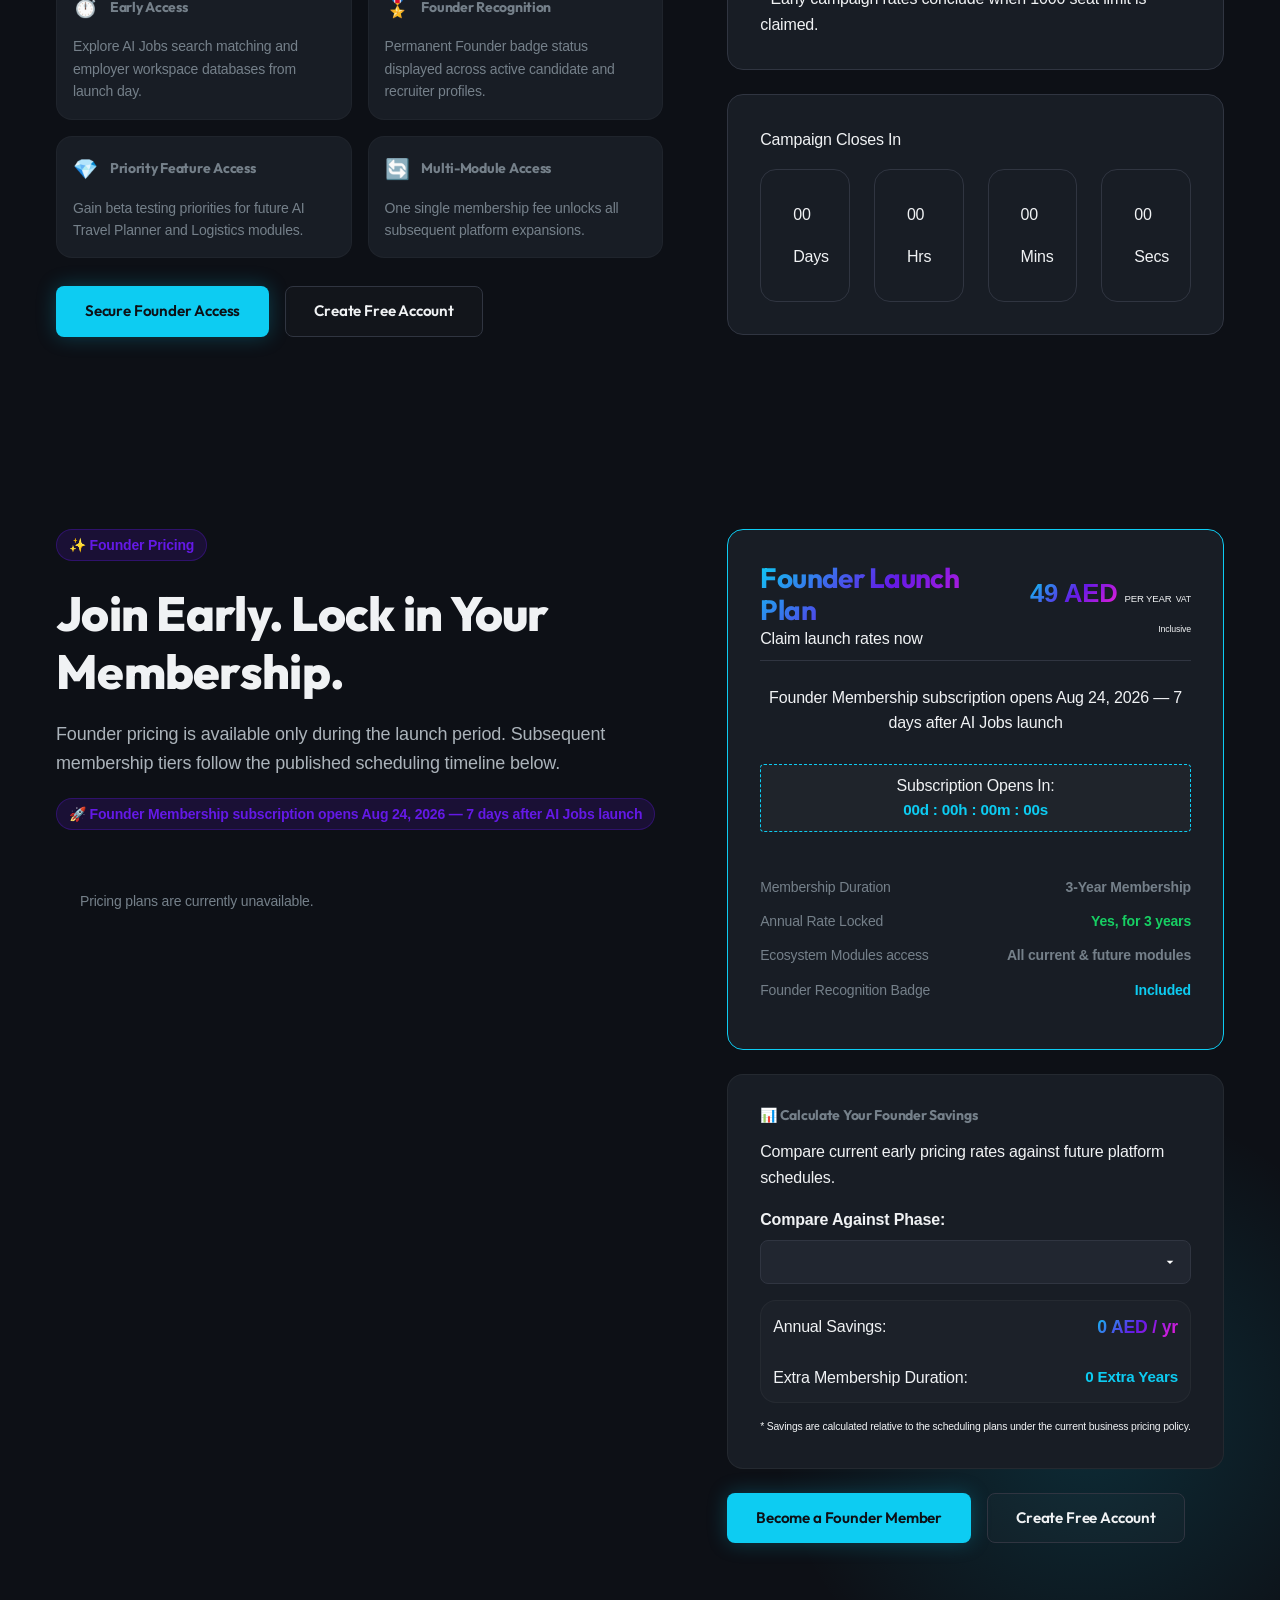
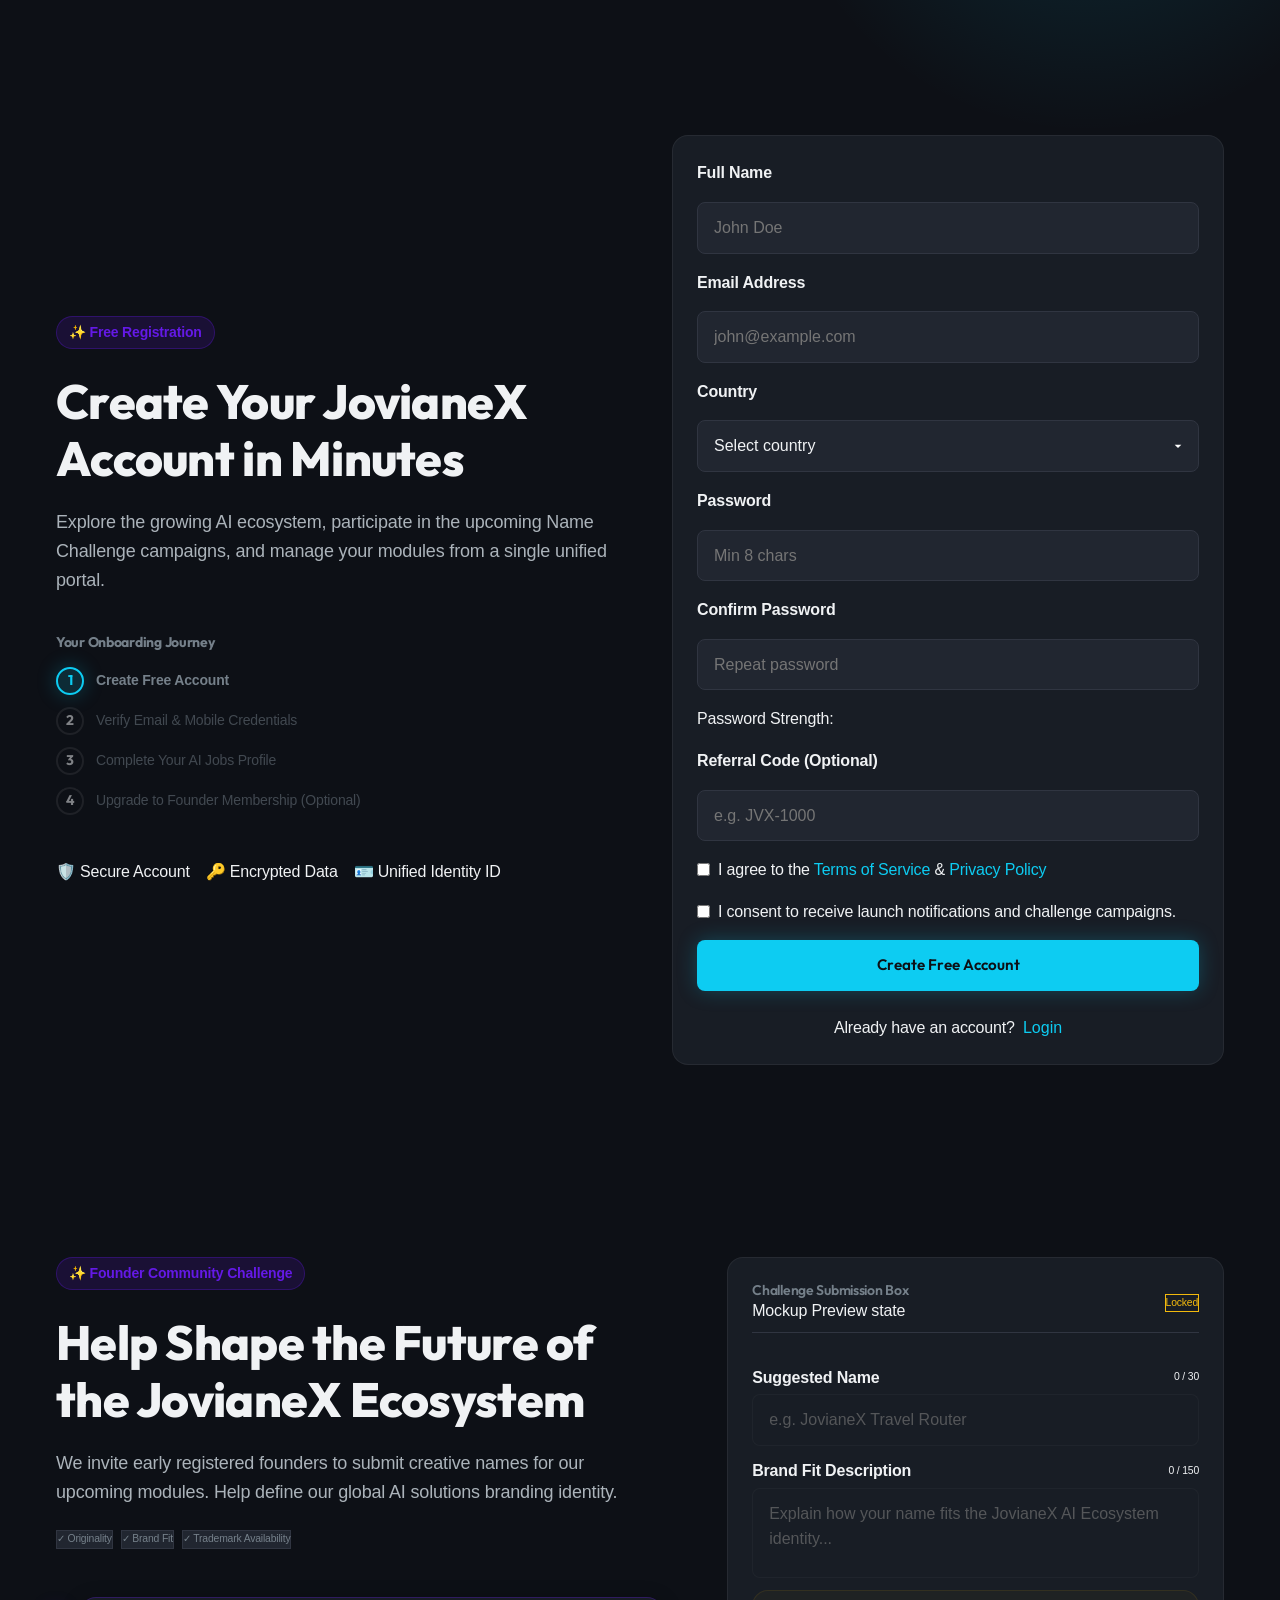
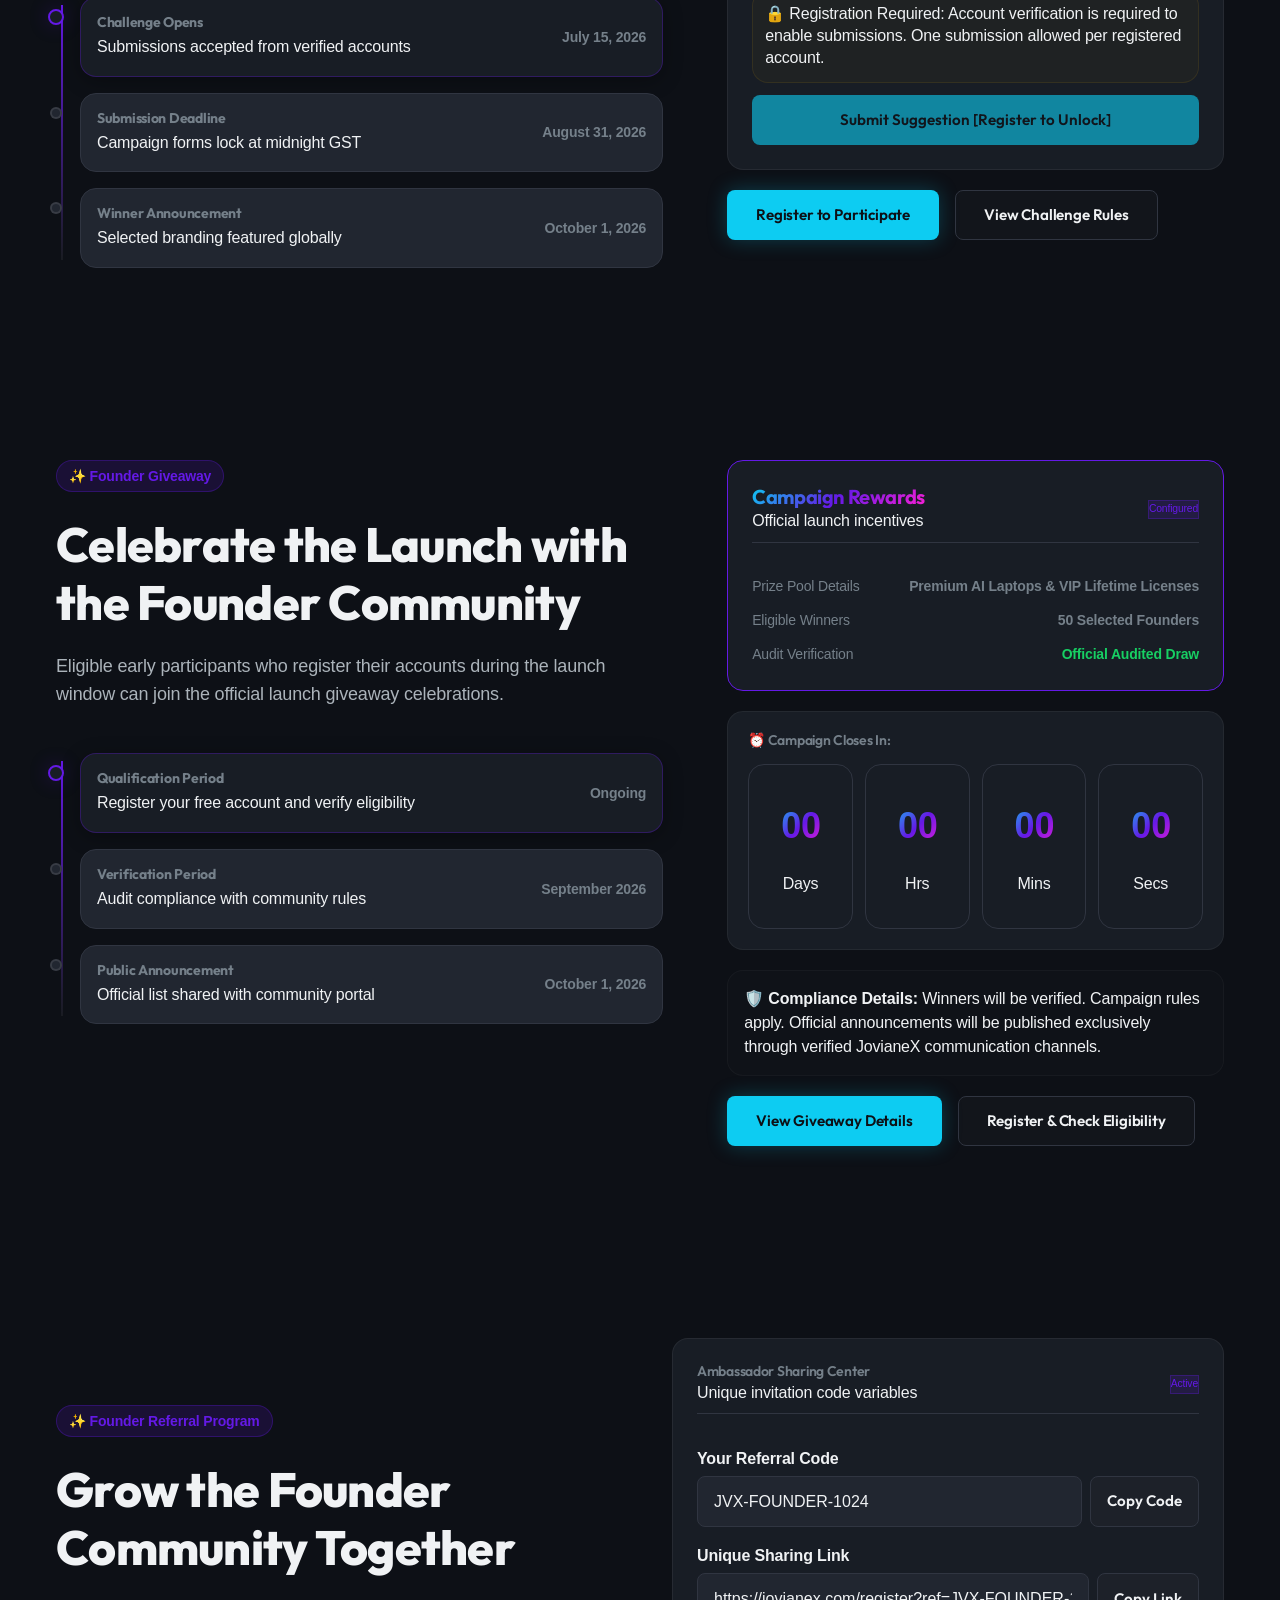
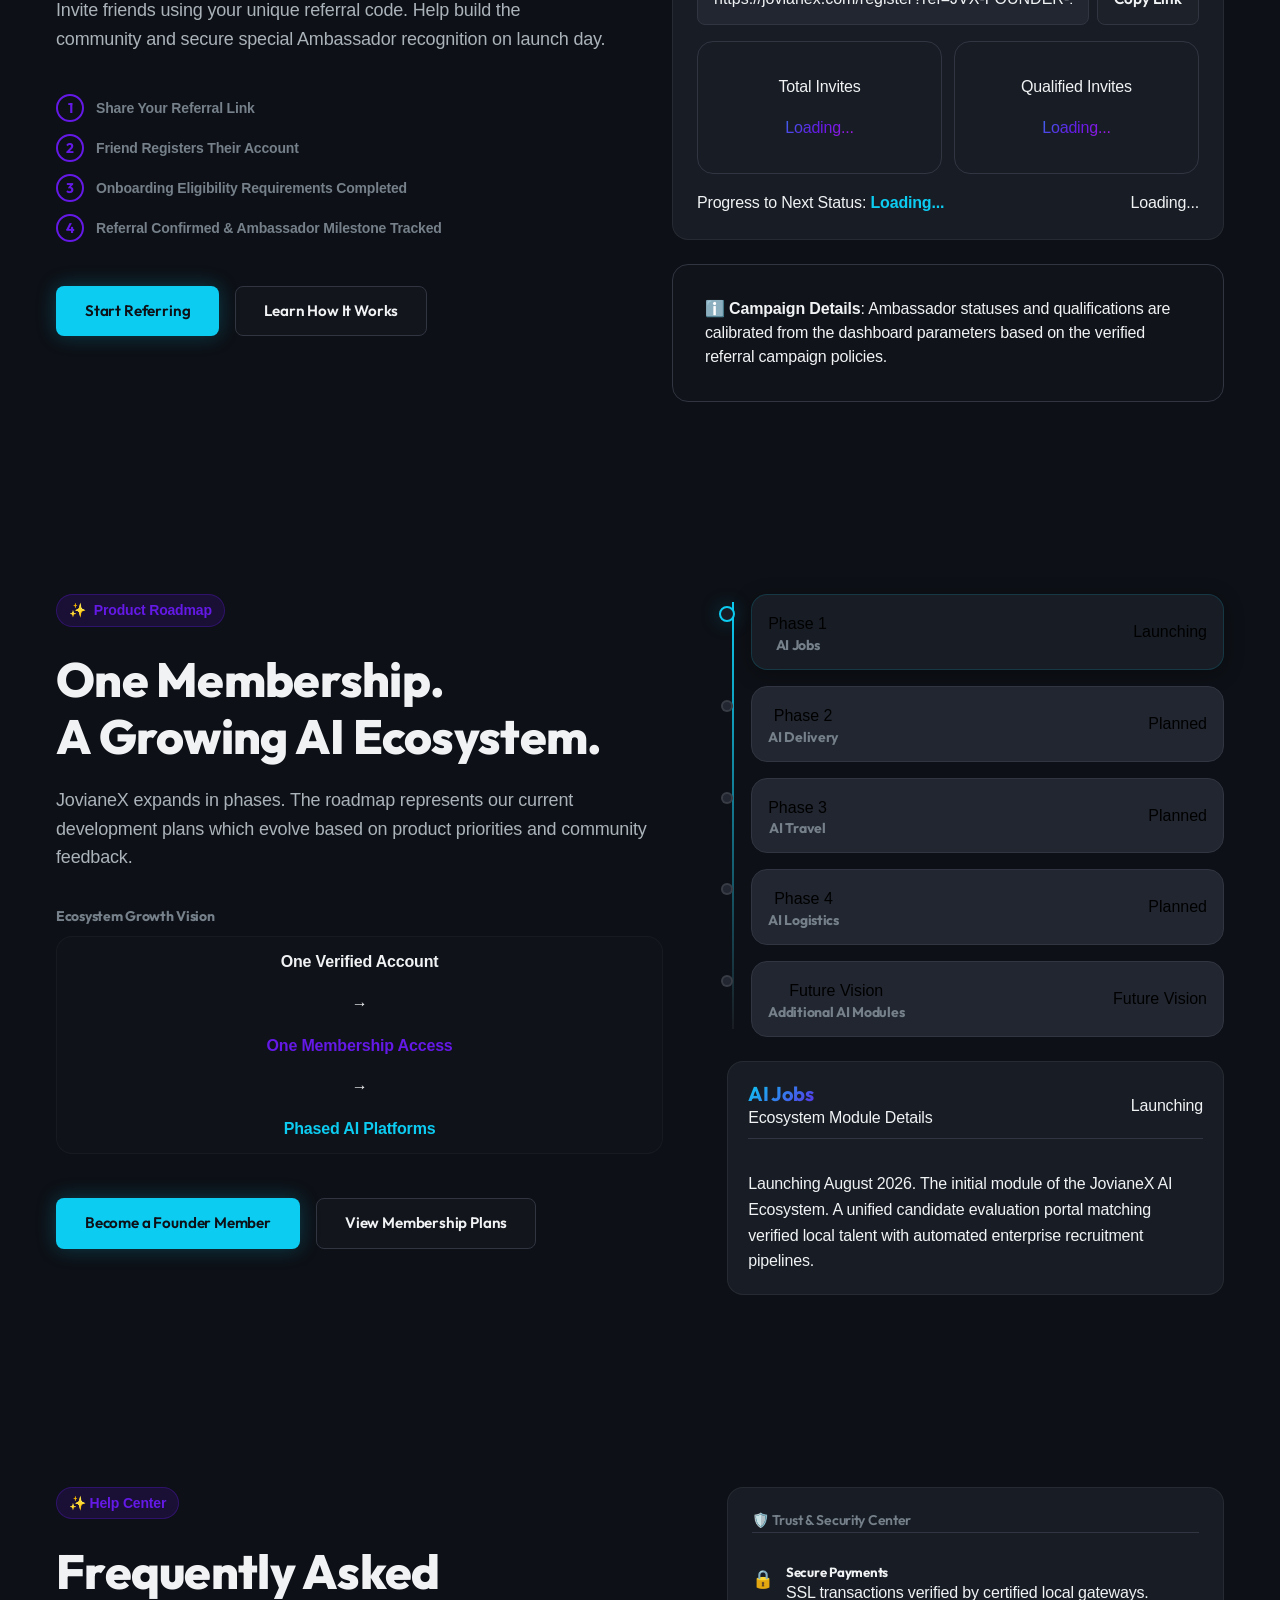
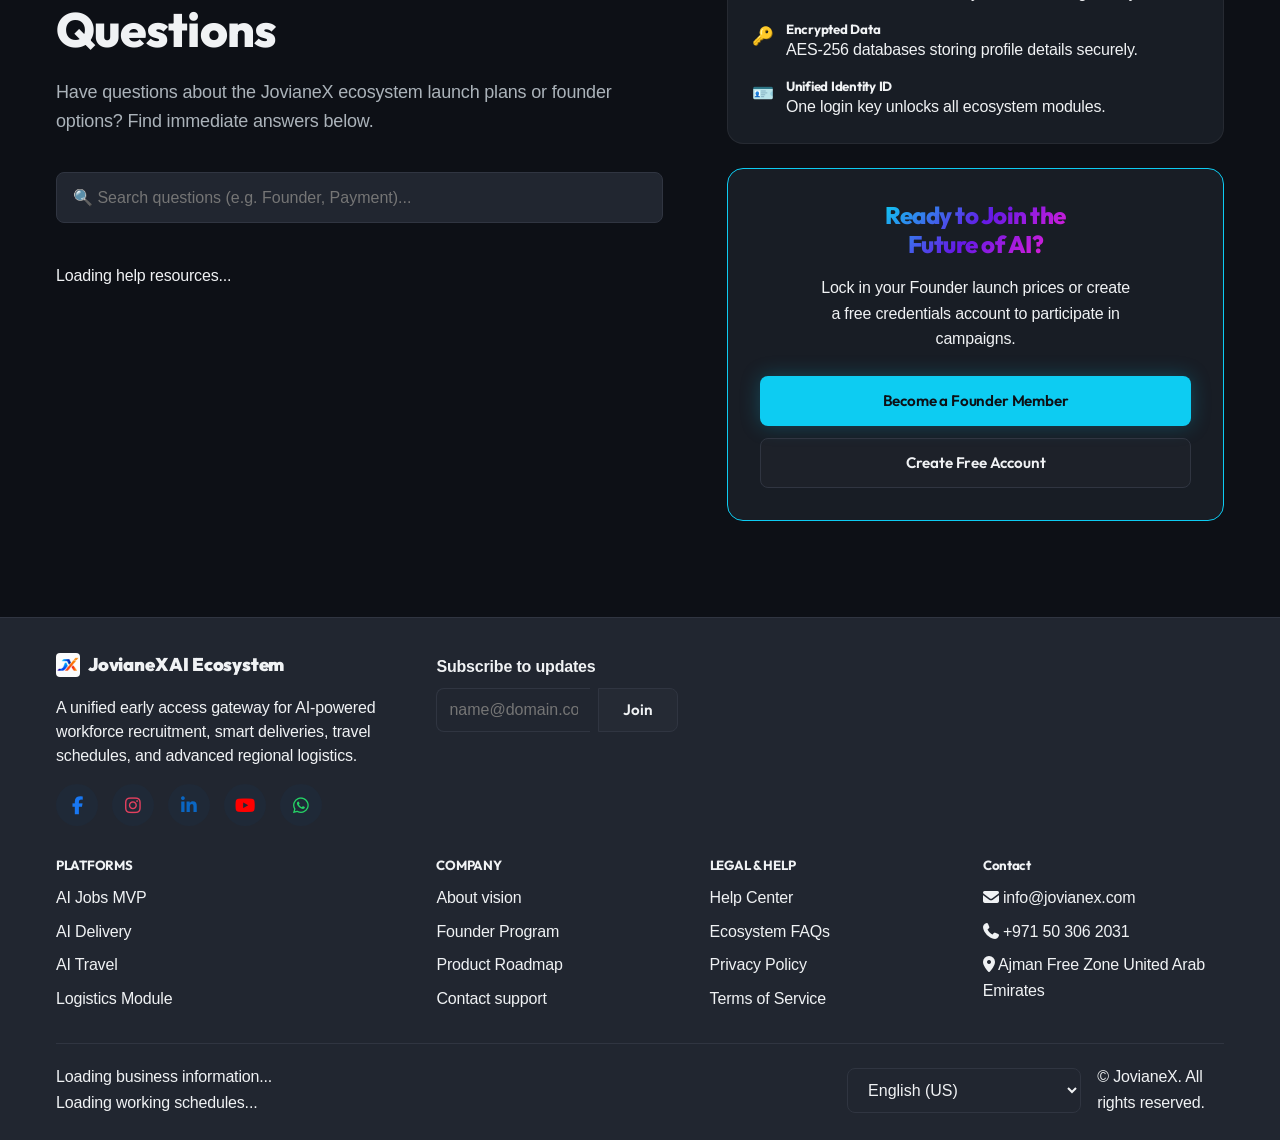
==== commit c3dd8713: "20-aug-2026" ====
--- a/index.html
+++ b/index.html
@@ -2,277 +2,247 @@
 <html lang="en">
 
 <head>
-  <meta charset="UTF-8">
-  <meta name="viewport" content="width=device-width, initial-scale=1.0">
-
-  <!-- Technical SEO & Canonical link -->
-  <link rel="canonical" href="https://jovianex.com/">
-  <meta name="description"
-    content="JovianeX AI Ecosystem - Powering the future with unified platforms. Join our Founder Program and gain early access to AI Jobs, AI Delivery, AI Travel, and Logistics.">
-  <meta name="keywords"
-    content="JovianeX, AI Ecosystem, AI Jobs, AI Delivery, AI Travel, Logistics, Founder Program, Tech Startups UAE">
-  <title>JovianeX AI Ecosystem Launch - Founder Program Early Access</title>
-
-  <!-- Open Graph Meta Tags -->
-  <meta property="og:title" content="JovianeX AI Ecosystem Launch - Founder Program Early Access">
-  <meta property="og:description"
-    content="Powering the future with unified platforms. Join our Founder Program and gain early access to AI Jobs, AI Delivery, AI Travel, and Logistics.">
-  <meta property="og:url" content="https://jovianex.com/">
-  <meta property="og:type" content="website">
-  <meta property="og:image" content="https://jovianex.com/assets/img/og-image.jpg">
-
-  <!-- Twitter Card Meta Tags -->
-  <meta name="twitter:card" content="summary_large_image">
-  <meta name="twitter:title" content="JovianeX AI Ecosystem Launch">
-  <meta name="twitter:description"
-    content="Join our Founder Program and gain early access to AI Jobs, AI Delivery, AI Travel, and Logistics.">
-  <meta name="twitter:image" content="https://jovianex.com/assets/img/og-image.jpg">
-
-  <!-- PWA Manifest Link -->
-  <link rel="manifest" href="manifest.json">
-  <meta name="theme-color" content="#1a1b1e">
-
-  <!-- Google Typography Link -->
-  <link rel="preconnect" href="https://fonts.googleapis.com">
-  <link rel="preconnect" href="https://fonts.gstatic.com" crossorigin>
-  <link
-    href="https://fonts.googleapis.com/css2?family=Inter:wght@300;400;500;600;700&family=Outfit:wght@400;600;700;800&display=swap"
-    rel="stylesheet">
-
-  <!-- Configurable Web Analytics Integration Point Placeholder -->
-  <script>
-    window.JOVIANEX_ANALYTICS_ID = "UA-XXXXX-Y"; // Configure analytic IDs here
-    console.log('[JovianeX] Analytics hook initialized for ID:', window.JOVIANEX_ANALYTICS_ID);
-  </script>
-
-  <!-- JSON-LD Structured Data (Organization & Website) Schema -->
-  <script type="application/ld+json">
-  {
-    "@context": "https://schema.org",
-    "@graph": [
-      {
-        "@type": "Organization",
-        "@id": "https://jovianex.com/#organization",
-        "name": "JovianeX",
-        "url": "https://jovianex.com/",
-        "logo": "https://jovianex.com/assets/img/og-image.jpg"
-      },
-      {
-        "@type": "WebSite",
-        "@id": "https://jovianex.com/#website",
-        "url": "https://jovianex.com/",
-        "name": "JovianeX AI Ecosystem",
-        "publisher": {
-          "@id": "https://jovianex.com/#organization"
-        }
-      }
-    ]
-  }
-  </script>
-
-  <!-- Core Design System CSS -->
-  <link rel="stylesheet" href="assets/css/style.css">
-  <link rel="stylesheet" href="assets/css/language.css">
-  <link rel="stylesheet" href="assets/css/rtl.css">
-
-  <link rel="stylesheet" href="assets/css/all.min.css">
-  <link rel="stylesheet" href="assets/css/social-media-icons.css">
+    <meta charset="UTF-8">
+    <meta name="viewport" content="width=device-width, initial-scale=1.0">
+
+    <!-- Technical SEO & Canonical link -->
+    <link rel="canonical" href="https://jovianex.com/">
+    <meta name="description" content="JovianeX AI Ecosystem - Powering the future with unified platforms. Join our Founder Program and gain early access to AI Jobs, AI Delivery, AI Travel, and Logistics.">
+    <meta name="keywords" content="JovianeX, AI Ecosystem, AI Jobs, AI Delivery, AI Travel, Logistics, Founder Program, Tech Startups UAE">
+    <title>JovianeX AI Ecosystem Launch - Founder Program Early Access</title>
+
+    <!-- Open Graph Meta Tags -->
+    <meta property="og:title" content="JovianeX AI Ecosystem Launch - Founder Program Early Access">
+    <meta property="og:description" content="Powering the future with unified platforms. Join our Founder Program and gain early access to AI Jobs, AI Delivery, AI Travel, and Logistics.">
+    <meta property="og:url" content="https://jovianex.com/">
+    <meta property="og:type" content="website">
+    <meta property="og:image" content="https://jovianex.com/assets/img/og-image.jpg">
+
+    <!-- Twitter Card Meta Tags -->
+    <meta name="twitter:card" content="summary_large_image">
+    <meta name="twitter:title" content="JovianeX AI Ecosystem Launch">
+    <meta name="twitter:description" content="Join our Founder Program and gain early access to AI Jobs, AI Delivery, AI Travel, and Logistics.">
+    <meta name="twitter:image" content="https://jovianex.com/assets/img/og-image.jpg">
+
+    <!-- PWA Manifest Link -->
+    <link rel="manifest" href="manifest.json">
+    <meta name="theme-color" content="#1a1b1e">
+
+    <!-- Google Typography Link -->
+    <link rel="preconnect" href="https://fonts.googleapis.com">
+    <link rel="preconnect" href="https://fonts.gstatic.com" crossorigin>
+    <link href="https://fonts.googleapis.com/css2?family=Inter:wght@300;400;500;600;700&family=Outfit:wght@400;600;700;800&display=swap" rel="stylesheet">
+
+    <!-- Configurable Web Analytics Integration Point Placeholder -->
+    <script>
+        window.JOVIANEX_ANALYTICS_ID = "UA-XXXXX-Y"; // Configure analytic IDs here
+        console.log('[JovianeX] Analytics hook initialized for ID:', window.JOVIANEX_ANALYTICS_ID);
+    </script>
+
+    <!-- JSON-LD Structured Data (Organization & Website) Schema -->
+    <script type="application/ld+json">
+        { "@context": "https://schema.org", "@graph": [ { "@type": "Organization", "@id": "https://jovianex.com/#organization", "name": "JovianeX", "url": "https://jovianex.com/", "logo": "https://jovianex.com/assets/img/og-image.jpg" }, { "@type": "WebSite",
+        "@id": "https://jovianex.com/#website", "url": "https://jovianex.com/", "name": "JovianeX AI Ecosystem", "publisher": { "@id": "https://jovianex.com/#organization" } } ] }
+    </script>
+
+    <!-- Core Design System CSS -->
+    <link rel="stylesheet" href="assets/css/style.css">
+    <link rel="stylesheet" href="assets/css/language.css">
+    <link rel="stylesheet" href="assets/css/rtl.css">
+
+    <link rel="stylesheet" href="assets/css/all.min.css">
+    <link rel="stylesheet" href="assets/css/social-media-icons.css">
 
 
 </head>
 
 <body>
 
-  <!-- Ambient Glow Backdrops -->
-  <div class="glow-backdrop-primary animate-glow" aria-hidden="true"></div>
-  <div class="glow-backdrop-secondary animate-glow" aria-hidden="true"></div>
-
-  <!-- A11y Skip Navigation Link -->
-  <a href="#main-content" class="sr-only">Skip to main content</a>
-
-  <!-- SEMANTIC HEADER & RESPONSIVE NAVIGATION -->
-  <header class="header" data-header>
-
-    <div class="container header__container flex justify-between align-center">
-
-
-      <!-- Brand Logo Landmark (UNCHANGED) -->
-      <a href="/" class="brand-logo header__logo" aria-label="JovianeX Homepage"
-        style="display:flex; align-items:center; gap:8px;">
-
-        <img src="assets/img/logo.jpg" alt="JovianeX Logo" class="header__logo-img"
-          style="height:32px; width:auto; border-radius:4px; object-fit:contain;">
-
-        <span class="text-gradient">
+    <!-- Ambient Glow Backdrops -->
+    <div class="glow-backdrop-primary animate-glow" aria-hidden="true"></div>
+    <div class="glow-backdrop-secondary animate-glow" aria-hidden="true"></div>
+
+    <!-- A11y Skip Navigation Link -->
+    <a href="#main-content" class="sr-only">Skip to main content</a>
+
+    <!-- SEMANTIC HEADER & RESPONSIVE NAVIGATION -->
+    <header class="header" data-header>
+
+        <div class="container header__container flex justify-between align-center">
+
+
+            <!-- Brand Logo Landmark (UNCHANGED) -->
+            <a href="/" class="brand-logo header__logo" aria-label="JovianeX Homepage" style="display:flex; align-items:center; gap:8px;">
+
+                <img src="assets/img/logo.jpg" alt="JovianeX Logo" class="header__logo-img" style="height:32px; width:auto; border-radius:4px; object-fit:contain;">
+
+                <span class="text-gradient">
           JovianeX AI Ecosystem
         </span>
 
-      </a>
-
-
-
-      <!-- Navigation -->
-      <nav class="header__nav" id="mobile-navigation" aria-label="Main Navigation">
-
-
-        <ul class="nav-menu header__menu" data-nav-menu>
-
-
-          <li class="header__menu-item">
-            <a href="#home" class="header__menu-link" data-i18n="nav_home">
+            </a>
+
+
+
+            <!-- Navigation -->
+            <nav class="header__nav" id="mobile-navigation" aria-label="Main Navigation">
+
+
+                <ul class="nav-menu header__menu" data-nav-menu>
+
+
+                    <li class="header__menu-item">
+                        <a href="#home" class="header__menu-link" data-i18n="nav_home">
               Home
             </a>
-          </li>
-
-
-          <li class="header__menu-item">
-            <a href="#jobs" class="header__menu-link" data-i18n="nav_ai_jobs">
+                    </li>
+
+
+                    <li class="header__menu-item">
+                        <a href="#jobs" class="header__menu-link" data-i18n="nav_ai_jobs">
               AI Jobs
             </a>
-          </li>
-
-
-          <li class="header__menu-item">
-            <a href="#roadmap" class="header__menu-link" data-i18n="nav_roadmap">
+                    </li>
+
+
+                    <li class="header__menu-item">
+                        <a href="#roadmap" class="header__menu-link" data-i18n="nav_roadmap">
               Roadmap
             </a>
-          </li>
-
-
-          <li class="header__menu-item">
-            <a href="#founder" class="header__menu-link" data-i18n="nav_founder">
+                    </li>
+
+
+                    <li class="header__menu-item">
+                        <a href="#founder" class="header__menu-link" data-i18n="nav_founder">
               Founder
             </a>
-          </li>
-
-
-          <li class="header__menu-item">
-            <a href="#pricing" class="header__menu-link" data-i18n="nav_pricing">
+                    </li>
+
+
+                    <li class="header__menu-item">
+                        <a href="#pricing" class="header__menu-link" data-i18n="nav_pricing">
               Pricing
             </a>
-          </li>
-
-
-          <li class="header__menu-item">
-            <a href="#faq" class="header__menu-link" data-i18n="nav_faq">
+                    </li>
+
+
+                    <li class="header__menu-item">
+                        <a href="#faq" class="header__menu-link" data-i18n="nav_faq">
               FAQ
             </a>
-          </li>
-
-
-          <li class="header__menu-item">
-            <a href="#footer" class="header__menu-link" data-i18n="nav_contact">
+                    </li>
+
+
+                    <li class="header__menu-item">
+                        <a href="#footer" class="header__menu-link" data-i18n="nav_contact">
               Contact
             </a>
-          </li>
-
-
-        </ul>
-
-
-
-        <!-- Mobile Login/Register -->
-        <div class="mobile-actions">
-
-
-          <a href="/login" class="btn btn-ghost" data-i18n="login">
+                    </li>
+
+
+                </ul>
+
+
+
+                <!-- Mobile Login/Register -->
+                <div class="mobile-actions">
+
+
+                    <a href="/login" class="btn btn-ghost" data-i18n="login">
             Login
           </a>
 
 
-          <a href="/register" class="btn btn-secondary" data-i18n="free_registration">
+                    <a href="/register" class="btn btn-secondary" data-i18n="free_registration">
             Free Registration
           </a>
 
 
-        </div>
-
-
-      </nav>
-
-
-
-
-      <!-- Language -->
-      <div class="language-switcher">
-
-        <select id="languageSelect">
-
-          <option value="en">
-            English
-          </option>
-
-          <option value="ar">
-            العربية
-          </option>
-
-          <option value="ml">
-            മലയാളം
-          </option>
-
-          <option value="hi">
-            हिन्दी
-          </option>
-
-          <option value="ta">
-            தமிழ்
-          </option>
-
-        </select>
-
-      </div>
-
-
-
-
-
-      <!-- Desktop Actions -->
-      <div class="nav-actions header__actions">
-
-
-        <a href="/login" class="btn btn-ghost header__btn header__btn--login" data-i18n="login">
+                </div>
+
+
+            </nav>
+
+
+
+
+            <!-- Language -->
+            <div class="language-switcher">
+
+                <select id="languageSelect">
+
+                    <option value="en">
+                        English
+                    </option>
+
+                    <option value="ar">
+                        العربية
+                    </option>
+
+                    <option value="ml">
+                        മലയാളം
+                    </option>
+
+                    <option value="hi">
+                        हिन्दी
+                    </option>
+
+                    <option value="ta">
+                        தமிழ்
+                    </option>
+
+                </select>
+
+            </div>
+
+
+
+
+
+            <!-- Desktop Actions -->
+            <div class="nav-actions header__actions">
+
+
+                <a href="/login" class="btn btn-ghost header__btn header__btn--login" data-i18n="login">
           Login
         </a>
 
 
-        <a href="/register" class="btn btn-secondary header__btn header__btn--register"
-          data-i18n="free_registration">
+                <a href="/register" class="btn btn-secondary header__btn header__btn--register" data-i18n="free_registration">
           Free Registration
         </a>
 
 
-git 
-        <!-- Hamburger -->
-        <button class="nav-toggle header__toggle" data-nav-toggle aria-expanded="false"
-          aria-controls="mobile-navigation" aria-label="Toggle menu">
-
-          <span class="hamburger-line header__toggle-line"></span>
-          <span class="hamburger-line header__toggle-line"></span>
-          <span class="hamburger-line header__toggle-line"></span>
-
-        </button>
-
-
-      </div>
-
-
-    </div>
-
-  </header>
-  <!-- MAIN VIEWPORT LANDMARK -->
-  <main id="main-content" class="main-content">
-
-    <!-- LP-004: HERO SECTION (ABOVE-THE-FOLD CONVERSION CORE) -->
-    <section id="home" class="section container hero-section reveal">
-
-      <!-- Left Column: Content, Headings, Badges, CTAs, Countdown & Trust Bar -->
-      <div class="hero-content">
-
-        <div class="launch-badge hero__badge" data-i18n="launch_badge">
-          ✨ Launching August 2026
+                <!-- Hamburger -->
+                <button class="nav-toggle header__toggle" data-nav-toggle aria-expanded="false" aria-controls="mobile-navigation" aria-label="Toggle menu">
+
+                    <span class="hamburger-line header__toggle-line"></span>
+                    <span class="hamburger-line header__toggle-line"></span>
+                    <span class="hamburger-line header__toggle-line"></span>
+
+                </button>
+
+
+            </div>
+
+
         </div>
 
-        <h1 class="text-display hero__title">
+    </header>
+    <!-- MAIN VIEWPORT LANDMARK -->
+    <main id="main-content" class="main-content">
+
+        <!-- LP-004: HERO SECTION (ABOVE-THE-FOLD CONVERSION CORE) -->
+        <section id="home" class="section container hero-section reveal">
+
+            <!-- Left Column: Content, Headings, Badges, CTAs, Countdown & Trust Bar -->
+            <div class="hero-content">
+
+                <div class="launch-badge hero__badge" data-i18n="launch_badge">
+                    ✨ Launching August 2026
+                </div>
+
+                <h1 class="text-display hero__title">
           <span data-i18n="hero_title">
             Powering the Future with the
           </span>
@@ -282,146 +252,142 @@
           </span>
         </h1>
 
-        <p class="text-lead hero__desc" data-i18n="hero_description">
-          One membership. Multiple AI-powered platforms. Start with AI Jobs and unlock the future of enterprise software
-          across UAE, India, EU, and global markets.
-        </p>
-
-        <!-- CTA Buttons -->
-        <div class="flex flex-mobile-column hero__ctas" style="gap: var(--space-md); width: 100%;">
-          <a href="/" class="btn btn-primary hero__btn hero__btn--primary "
-            data-i18n="btn_founder_access">Get Founder Access</a>
-          <a href="/" class="btn btn-outline hero__btn hero__btn--secondary"
-            data-i18n="btn_free_registration">Free Registration</a>
-        </div>
-
-        <!-- Founder Offer Card -->
-        <div class="card hero__offer-card"
-          style="width: 100%; border-color: hsl(var(--color-primary-hue), 80%, 50%, 0.3);">
-
-          <h3 class="hero__offer-title text-gradient" style="font-size: var(--fs-h4); font-weight: var(--fw-bold);"
-            data-i18n="founder_offer_title">
+                <p class="text-lead hero__desc" data-i18n="hero_description">
+                    One membership. Multiple AI-powered platforms. Start with AI Jobs and unlock the future of enterprise software across UAE, India, EU, and global markets.
+                </p>
+
+                <!-- CTA Buttons -->
+                <div class="flex flex-mobile-column hero__ctas" style="gap: var(--space-md); width: 100%;">
+                    <a href="/" class="btn btn-primary hero__btn hero__btn--primary " data-i18n="btn_founder_access">Get Founder
+            Access</a>
+                    <a href="/" class="btn btn-outline hero__btn hero__btn--secondary" data-i18n="btn_free_registration">Free
+            Registration</a>
+                </div>
+
+                <!-- Founder Offer Card -->
+                <div class="card hero__offer-card" style="width: 100%; border-color: hsl(var(--color-primary-hue), 80%, 50%, 0.3);">
+
+                    <h3 class="hero__offer-title text-gradient" style="font-size: var(--fs-h4); font-weight: var(--fw-bold);" data-i18n="founder_offer_title">
             Exclusive Founder Program Offer
           </h3>
 
-          <ul class="hero__offer-list"
-            style="display: grid; grid-template-columns: repeat(2, 1fr); gap: var(--space-sm); list-style: none; padding: 0; margin-top: var(--space-xs);">
-
-            <li class="hero__offer-item text-small" style="display: flex; align-items: center; gap: var(--space-xs);">
-              <span style="color: var(--color-secondary); font-weight: bold;">✓</span>
-              <span data-i18n="first_1000_members">First 1000 Members</span>
-            </li>
-
-            <li class="hero__offer-item text-small" style="display: flex; align-items: center; gap: var(--space-xs);">
-              <span style="color: var(--color-secondary); font-weight: bold;">✓</span>
-              <span data-i18n="founder_benefits">Founder Benefits</span>
-            </li>
-
-            <li class="hero__offer-item text-small" style="display: flex; align-items: center; gap: var(--space-xs);">
-              <span style="color: var(--color-secondary); font-weight: bold;">✓</span>
-              <span data-i18n="early_access">Early Access</span>
-            </li>
-
-            <li class="hero__offer-item text-small" style="display: flex; align-items: center; gap: var(--space-xs);">
-              <span style="color: var(--color-secondary); font-weight: bold;">✓</span>
-              <span data-i18n="lifetime_founder_recognition">Lifetime Founder Recognition</span>
-            </li>
-
-          </ul>
-
-        </div>
-
-        <!-- SRE August 1 Countdown timer component -->
-        <div class="countdown-container hero__countdown">
-          <span class="countdown-label hero__countdown-label" data-i18n="launch_countdown">
+                    <ul class="hero__offer-list" style="display: grid; grid-template-columns: repeat(2, 1fr); gap: var(--space-sm); list-style: none; padding: 0; margin-top: var(--space-xs);">
+
+                        <li class="hero__offer-item text-small" style="display: flex; align-items: center; gap: var(--space-xs);">
+                            <span style="color: var(--color-secondary); font-weight: bold;">✓</span>
+                            <span data-i18n="first_1000_members">First 1000 Members</span>
+                        </li>
+
+                        <li class="hero__offer-item text-small" style="display: flex; align-items: center; gap: var(--space-xs);">
+                            <span style="color: var(--color-secondary); font-weight: bold;">✓</span>
+                            <span data-i18n="founder_benefits">Founder Benefits</span>
+                        </li>
+
+                        <li class="hero__offer-item text-small" style="display: flex; align-items: center; gap: var(--space-xs);">
+                            <span style="color: var(--color-secondary); font-weight: bold;">✓</span>
+                            <span data-i18n="early_access">Early Access</span>
+                        </li>
+
+                        <li class="hero__offer-item text-small" style="display: flex; align-items: center; gap: var(--space-xs);">
+                            <span style="color: var(--color-secondary); font-weight: bold;">✓</span>
+                            <span data-i18n="lifetime_founder_recognition">Lifetime Founder Recognition</span>
+                        </li>
+
+                    </ul>
+
+                </div>
+
+                <!-- SRE August 1 Countdown timer component -->
+                <div class="countdown-container hero__countdown">
+                    <span class="countdown-label hero__countdown-label" data-i18n="launch_countdown">
             Launch Countdown
           </span>
 
-          <div class="countdown-grid hero__countdown-grid">
-            <div class="countdown-tile hero__countdown-tile">
-              <span class="countdown-value hero__countdown-value" data-countdown-days>
+                    <div class="countdown-grid hero__countdown-grid">
+                        <div class="countdown-tile hero__countdown-tile">
+                            <span class="countdown-value hero__countdown-value" data-countdown-days>
                 00
               </span>
 
-              <span class="countdown-unit hero__countdown-unit" data-i18n="days">
+                            <span class="countdown-unit hero__countdown-unit" data-i18n="days">
                 Days
               </span>
-            </div>
-
-            <div class="countdown-tile hero__countdown-tile">
-              <span class="countdown-value hero__countdown-value" data-countdown-hours>
+                        </div>
+
+                        <div class="countdown-tile hero__countdown-tile">
+                            <span class="countdown-value hero__countdown-value" data-countdown-hours>
                 00
               </span>
 
-              <span class="countdown-unit hero__countdown-unit" data-i18n="hours">
+                            <span class="countdown-unit hero__countdown-unit" data-i18n="hours">
                 Hrs
               </span>
-            </div>
-
-            <div class="countdown-tile hero__countdown-tile">
-              <span class="countdown-value hero__countdown-value" data-countdown-minutes>
+                        </div>
+
+                        <div class="countdown-tile hero__countdown-tile">
+                            <span class="countdown-value hero__countdown-value" data-countdown-minutes>
                 00
               </span>
 
-              <span class="countdown-unit hero__countdown-unit" data-i18n="minutes">
+                            <span class="countdown-unit hero__countdown-unit" data-i18n="minutes">
                 Mins
               </span>
-            </div>
-
-            <div class="countdown-tile hero__countdown-tile">
-              <span class="countdown-value hero__countdown-value" data-countdown-seconds>
+                        </div>
+
+                        <div class="countdown-tile hero__countdown-tile">
+                            <span class="countdown-value hero__countdown-value" data-countdown-seconds>
                 00
               </span>
 
-              <span class="countdown-unit hero__countdown-unit" data-i18n="seconds">
+                            <span class="countdown-unit hero__countdown-unit" data-i18n="seconds">
                 Secs
               </span>
-            </div>
-          </div>
-        </div>
-
-        <!-- Trust Indicators Bar -->
-        <div class="trust-bar hero__trust-bar">
-          <span class="trust-item hero__trust-item" data-i18n="secure_payments">
+                        </div>
+                    </div>
+                </div>
+
+                <!-- Trust Indicators Bar -->
+                <div class="trust-bar hero__trust-bar">
+                    <span class="trust-item hero__trust-item" data-i18n="secure_payments">
             ✓ Secure Payments
           </span>
 
-          <span class="trust-divider hero__trust-divider"> | </span>
-
-          <span class="trust-item hero__trust-item" data-i18n="founder_benefits_2">
+                    <span class="trust-divider hero__trust-divider"> | </span>
+
+                    <span class="trust-item hero__trust-item" data-i18n="founder_benefits_2">
             ✓ Founder Benefits
           </span>
 
-          <span class="trust-divider hero__trust-divider"> | </span>
-
-          <span class="trust-item hero__trust-item" data-i18n="ai_jobs_launch">
+                    <span class="trust-divider hero__trust-divider"> | </span>
+
+                    <span class="trust-item hero__trust-item" data-i18n="ai_jobs_launch">
             ✓ AI Jobs Launch
           </span>
 
-          <span class="trust-divider hero__trust-divider"> | </span>
-
-          <span class="trust-item hero__trust-item" data-i18n="uae_based">
+                    <span class="trust-divider hero__trust-divider"> | </span>
+
+                    <span class="trust-item hero__trust-item" data-i18n="uae_based">
             ✓ UAE Based
           </span>
-        </div>
-
-      </div>
-
-      <!-- Right Side: Modern AI Illustration Placeholder with Floating Cards -->
-      <div class="hero-visual hero__visual">
-        <div class="visual-card hero__visual-inner">
-          <div class="visual-header">
-            <span class="text-small" style="font-weight: 600; color: var(--text-primary)" data-i18n="ecosystem_status">
+                </div>
+
+            </div>
+
+            <!-- Right Side: Modern AI Illustration Placeholder with Floating Cards -->
+            <div class="hero-visual hero__visual">
+                <div class="visual-card hero__visual-inner">
+                    <div class="visual-header">
+                        <span class="text-small" style="font-weight: 600; color: var(--text-primary)" data-i18n="ecosystem_status">
               Ecosystem Status
             </span>
 
-            <span class="badge badge-live" data-i18n="live_preview">
+                        <span class="badge badge-live" data-i18n="live_preview">
               Live Preview
             </span>
-          </div>
-
-          <!-- Modern visual placeholder illustration area -->
-          <div class="hero__illustration" style="
+                    </div>
+
+                    <!-- Modern visual placeholder illustration area -->
+                    <div class="hero__illustration" style="
               height: 120px;
               display: flex;
               align-items: center;
@@ -434,101 +400,99 @@
               border-radius: var(--radius-md);
               border: 1px dashed var(--border-color);
             ">
-            <svg width="64" height="64" viewBox="0 0 24 24" fill="none" stroke="currentColor" stroke-width="1.5"
-              style="color: var(--color-secondary)">
-              <path d="M12 2L2 7l10 5 10-5-10-5zM2 17l10 5 10-5M2 12l10 5 10-5" stroke-linecap="round"
-                stroke-linejoin="round" />
-            </svg>
-          </div>
-
-          <!-- Dynamic Metrics Grid -->
-
-          <div class="metric-row">
-            <div>
-              <span class="text-small" data-i18n="registered_members">
+                        <svg width="64" height="64" viewBox="0 0 24 24" fill="none" stroke="currentColor" stroke-width="1.5" style="color: var(--color-secondary)">
+                            <path d="M12 2L2 7l10 5 10-5-10-5zM2 17l10 5 10-5M2 12l10 5 10-5" stroke-linecap="round" stroke-linejoin="round" />
+                        </svg>
+                    </div>
+
+                    <!-- Dynamic Metrics Grid -->
+
+                    <div class="metric-row">
+                        <div>
+                            <span class="text-small" data-i18n="registered_members">
                 Registered Members
               </span>
 
-              <div class="metric-value" data-member-counter>780</div>
-            </div>
-
-            <div style="text-align: right">
-              <span class="text-small" data-i18n="target_milestone">
+                            <div class="metric-value" data-member-counter>780</div>
+                        </div>
+
+                        <div style="text-align: right">
+                            <span class="text-small" data-i18n="target_milestone">
                 Target Milestone
               </span>
 
-              <div class="metric-value" style="color: var(--color-secondary)">
-                1,000
-              </div>
-            </div>
-          </div>
-
-          <div class="progress-track">
-            <div class="progress-bar"></div>
-          </div>
-
-          <!-- Floating Ecosystem Module Badges -->
-
-          <div class="hero__floating-cards" style="
+                            <div class="metric-value" style="color: var(--color-secondary)">
+                                1,000
+                            </div>
+                        </div>
+                    </div>
+
+                    <div class="progress-track">
+                        <div class="progress-bar"></div>
+                    </div>
+
+                    <!-- Floating Ecosystem Module Badges -->
+
+                    <div class="hero__floating-cards" style="
               display: flex;
               flex-wrap: wrap;
               gap: var(--space-sm);
               justify-content: center;
               margin-top: var(--space-xs);
             ">
-            <span class="badge hero__floating-card" style="
+                        <span class="badge hero__floating-card" style="
                 background-color: rgba(255, 255, 255, 0.05);
                 border: 1px solid var(--border-color);
               " data-i18n="ai_jobs">
               AI Jobs
             </span>
 
-            <span class="badge hero__floating-card" style="
+                        <span class="badge hero__floating-card" style="
                 background-color: rgba(255, 255, 255, 0.05);
                 border: 1px solid var(--border-color);
               " data-i18n="ai_delivery">
               AI Delivery
             </span>
 
-            <span class="badge hero__floating-card" style="
+                        <span class="badge hero__floating-card" style="
                 background-color: rgba(255, 255, 255, 0.05);
                 border: 1px solid var(--border-color);
               " data-i18n="ai_travel">
               AI Travel
             </span>
 
-            <span class="badge hero__floating-card" style="
+                        <span class="badge hero__floating-card" style="
                 background-color: rgba(255, 255, 255, 0.05);
                 border: 1px solid var(--border-color);
               " data-i18n="logistics">
               Logistics
             </span>
-          </div>
-        </div>
-      </div>
-
-      <!-- Floating Scroll Down Chevron Indicator -->
-      <div class="scroll-indicator hero__scroll-indicator">
-        <a href="#features" aria-label="Scroll down to features">
-          <svg class="scroll-arrow hero__scroll-arrow" viewBox="0 0 24 24">
-            <path d="M7.41,8.58L12,13.17L16.59,8.58L18,10L12,16L6,10L7.41,8.58Z" fill="currentColor" />
-          </svg>
-        </a>
-      </div>
-
-    </section>
-
-    <!-- LP-005: AI ECOSYSTEM INTRODUCTION & VISION SECTION -->
-    <section id="features" class="section ecosystem reveal">
-      <div class="container ecosystem__container">
-
-        <!-- Left Column: Vision & Feature Highlights Content -->
-        <div class="ecosystem__content">
-          <div class="launch-badge ecosystem__badge" data-i18n="vision_badge">
-            ✨ JovianeX Vision
-          </div>
-
-          <h2 class="text-h2 ecosystem__title">
+                    </div>
+                </div>
+            </div>
+
+            <!-- Floating Scroll Down Chevron Indicator -->
+            <div class="scroll-indicator hero__scroll-indicator">
+                <a href="#features" aria-label="Scroll down to features">
+                    <svg class="scroll-arrow hero__scroll-arrow" viewBox="0 0 24 24">
+                        <path d="M7.41,8.58L12,13.17L16.59,8.58L18,10L12,16L6,10L7.41,8.58Z" fill="currentColor" />
+                    </svg>
+                </a>
+            </div>
+
+        </section>
+
+        <!-- LP-005: AI ECOSYSTEM INTRODUCTION & VISION SECTION -->
+        <section id="features" class="section ecosystem reveal">
+            <div class="container ecosystem__container">
+
+                <!-- Left Column: Vision & Feature Highlights Content -->
+                <div class="ecosystem__content">
+                    <div class="launch-badge ecosystem__badge" data-i18n="vision_badge">
+                        ✨ JovianeX Vision
+                    </div>
+
+                    <h2 class="text-h2 ecosystem__title">
             <span data-i18n="ecosystem_title"> One AI Ecosystem. </span>
 
             <br />
@@ -538,175 +502,164 @@
             </span>
           </h2>
 
-          <p class="text-lead ecosystem__desc" data-i18n="ecosystem_description">
-            JovianeX is not just a single application. It is a continuously expanding
-            ecosystem designed to scale dynamically. A single unified membership grants
-            you direct lifetime access to every launching platform from Day 1.
-          </p>
-
-          <!-- Feature Highlights Cards Grid -->
-          <div class="ecosystem__features">
-            <div class="card ecosystem__feature-item">
-              <span class="ecosystem__feature-icon" aria-hidden="true"> 🪪 </span>
-
-              <div>
-                <h4 class="text-small" style="font-weight: var(--fw-bold); margin: 0" data-i18n="unified_identity">
+                    <p class="text-lead ecosystem__desc" data-i18n="ecosystem_description">
+                        JovianeX is not just a single application. It is a continuously expanding ecosystem designed to scale dynamically. A single unified membership grants you direct lifetime access to every launching platform from Day 1.
+                    </p>
+
+                    <!-- Feature Highlights Cards Grid -->
+                    <div class="ecosystem__features">
+                        <div class="card ecosystem__feature-item">
+                            <span class="ecosystem__feature-icon" aria-hidden="true"> 🪪 </span>
+
+                            <div>
+                                <h4 class="text-small" style="font-weight: var(--fw-bold); margin: 0" data-i18n="unified_identity">
                   Unified Identity
                 </h4>
 
-                <p class="text-muted text-small" style="margin: 0; margin-top: var(--space-4)"
-                  data-i18n="unified_identity_desc">
-                  One single passport credential across all modules.
-                </p>
-              </div>
-            </div>
-
-            <div class="card ecosystem__feature-item">
-              <span class="ecosystem__feature-icon" aria-hidden="true"> 💳 </span>
-
-              <div>
-                <h4 class="text-small" style="font-weight: var(--fw-bold); margin: 0" data-i18n="secure_payments_title">
+                                <p class="text-muted text-small" style="margin: 0; margin-top: var(--space-4)" data-i18n="unified_identity_desc">
+                                    One single passport credential across all modules.
+                                </p>
+                            </div>
+                        </div>
+
+                        <div class="card ecosystem__feature-item">
+                            <span class="ecosystem__feature-icon" aria-hidden="true"> 💳 </span>
+
+                            <div>
+                                <h4 class="text-small" style="font-weight: var(--fw-bold); margin: 0" data-i18n="secure_payments_title">
                   Secure Payments
                 </h4>
 
-                <p class="text-muted text-small" style="margin: 0; margin-top: var(--space-4)"
-                  data-i18n="secure_payments_desc">
-                  A central compliance ledger protecting transactions.
-                </p>
-              </div>
-            </div>
-
-            <div class="card ecosystem__feature-item">
-              <span class="ecosystem__feature-icon" aria-hidden="true"> 🚀 </span>
-
-              <div>
-                <h4 class="text-small" style="font-weight: var(--fw-bold); margin: 0" data-i18n="continuous_expansion">
+                                <p class="text-muted text-small" style="margin: 0; margin-top: var(--space-4)" data-i18n="secure_payments_desc">
+                                    A central compliance ledger protecting transactions.
+                                </p>
+                            </div>
+                        </div>
+
+                        <div class="card ecosystem__feature-item">
+                            <span class="ecosystem__feature-icon" aria-hidden="true"> 🚀 </span>
+
+                            <div>
+                                <h4 class="text-small" style="font-weight: var(--fw-bold); margin: 0" data-i18n="continuous_expansion">
                   Continuous Expansion
                 </h4>
 
-                <p class="text-muted text-small" style="margin: 0; margin-top: var(--space-4)"
-                  data-i18n="continuous_expansion_desc">
-                  New AI travel, delivery, and job routers added quarterly.
-                </p>
-              </div>
-            </div>
-          </div>
-
-          <!-- CTA Action buttons -->
-
-          <div class="flex flex-mobile-column ecosystem__actions"
-            style="gap: var(--space-md); width: 100%; margin-top: var(--space-md)">
-            <a href="#founder" class="btn btn-secondary" data-i18n="explore_founder">
+                                <p class="text-muted text-small" style="margin: 0; margin-top: var(--space-4)" data-i18n="continuous_expansion_desc">
+                                    New AI travel, delivery, and job routers added quarterly.
+                                </p>
+                            </div>
+                        </div>
+                    </div>
+
+                    <!-- CTA Action buttons -->
+
+                    <div class="flex flex-mobile-column ecosystem__actions" style="gap: var(--space-md); width: 100%; margin-top: var(--space-md)">
+                        <a href="#founder" class="btn btn-secondary" data-i18n="explore_founder">
               Explore Founder Membership
             </a>
 
-            <a href="#roadmap" class="btn btn-outline" data-i18n="view_roadmap">
+                        <a href="#roadmap" class="btn btn-outline" data-i18n="view_roadmap">
               View Development Roadmap
             </a>
-          </div>
-        </div>
-
-        <!-- Right Column: Interactive AI Illustration Hub & Floating Modules -->
-        <div class="ecosystem__visual-wrapper">
-          <!-- Central core hub anchor -->
-          <div class="ecosystem__core-hub">
-            <span class="ecosystem__core-text text-gradient" data-i18n="jvx_core">
+                    </div>
+                </div>
+
+                <!-- Right Column: Interactive AI Illustration Hub & Floating Modules -->
+                <div class="ecosystem__visual-wrapper">
+                    <!-- Central core hub anchor -->
+                    <div class="ecosystem__core-hub">
+                        <span class="ecosystem__core-text text-gradient" data-i18n="jvx_core">
               JVX Core
             </span>
 
-            <div class="ecosystem__core-ripple"></div>
-          </div>
-
-          <!-- SVG connection lines wrapper -->
-          <svg class="ecosystem__connections" viewBox="0 0 400 400" preserveAspectRatio="none" aria-hidden="true">
-            <path id="path-jobs" class="ecosystem__connection-path" d="M200,200 L70,80" />
-
-            <path id="path-delivery" class="ecosystem__connection-path" d="M200,200 L330,80" />
-
-            <path id="path-travel" class="ecosystem__connection-path" d="M200,200 L70,320" />
-
-            <path id="path-logistics" class="ecosystem__connection-path" d="M200,200 L330,320" />
-          </svg>
-
-          <div class="ecosystem__module-cards">
-            <!-- AI Jobs -->
-
-            <div class="card ecosystem__module-card ecosystem__module-card--available ecosystem__module-card--jobs"
-              data-module="jobs">
-              <div class="flex justify-between align-center">
-                <span class="text-gradient" style="font-weight: 700" data-i18n="ai_jobs">
+                        <div class="ecosystem__core-ripple"></div>
+                    </div>
+
+                    <!-- SVG connection lines wrapper -->
+                    <svg class="ecosystem__connections" viewBox="0 0 400 400" preserveAspectRatio="none" aria-hidden="true">
+                        <path id="path-jobs" class="ecosystem__connection-path" d="M200,200 L70,80" />
+
+                        <path id="path-delivery" class="ecosystem__connection-path" d="M200,200 L330,80" />
+
+                        <path id="path-travel" class="ecosystem__connection-path" d="M200,200 L70,320" />
+
+                        <path id="path-logistics" class="ecosystem__connection-path" d="M200,200 L330,320" />
+                    </svg>
+
+                    <div class="ecosystem__module-cards">
+                        <!-- AI Jobs -->
+
+                        <div class="card ecosystem__module-card ecosystem__module-card--available ecosystem__module-card--jobs" data-module="jobs">
+                            <div class="flex justify-between align-center">
+                                <span class="text-gradient" style="font-weight: 700" data-i18n="ai_jobs">
                   AI Jobs
                 </span>
 
-                <span class="badge" style="
+                                <span class="badge" style="
                     background-color: var(--color-success);
                     color: var(--text-primary);
                     font-size: 0.65rem;
                   " data-i18n="available">
                   Available
                 </span>
-              </div>
-
-              <p class="text-muted text-small" style="margin: 0; margin-top: var(--space-4)" data-i18n="ai_jobs_desc">
-                Career matching portal.
-              </p>
-            </div>
-
-            <!-- AI Delivery -->
-
-            <div class="card ecosystem__module-card ecosystem__module-card--soon ecosystem__module-card--delivery"
-              data-module="delivery">
-              <div class="flex justify-between align-center">
-                <span style="font-weight: 700" data-i18n="ai_delivery">
+                            </div>
+
+                            <p class="text-muted text-small" style="margin: 0; margin-top: var(--space-4)" data-i18n="ai_jobs_desc">
+                                Career matching portal.
+                            </p>
+                        </div>
+
+                        <!-- AI Delivery -->
+
+                        <div class="card ecosystem__module-card ecosystem__module-card--soon ecosystem__module-card--delivery" data-module="delivery">
+                            <div class="flex justify-between align-center">
+                                <span style="font-weight: 700" data-i18n="ai_delivery">
                   AI Delivery
                 </span>
 
-                <span class="badge" style="
+                                <span class="badge" style="
                     background-color: var(--color-warning);
                     color: var(--text-primary);
                     font-size: 0.65rem;
                   " data-i18n="coming_soon">
                   Soon
                 </span>
-              </div>
-
-              <p class="text-muted text-small" style="margin: 0; margin-top: var(--space-4)"
-                data-i18n="ai_delivery_desc">
-                Router logistics planner.
-              </p>
-            </div>
-
-            <!-- AI Travel -->
-
-            <div class="card ecosystem__module-card ecosystem__module-card--soon ecosystem__module-card--travel"
-              data-module="travel">
-              <div class="flex justify-between align-center">
-                <span style="font-weight: 700" data-i18n="ai_travel"> AI Travel </span>
-
-                <span class="badge" style="
+                            </div>
+
+                            <p class="text-muted text-small" style="margin: 0; margin-top: var(--space-4)" data-i18n="ai_delivery_desc">
+                                Router logistics planner.
+                            </p>
+                        </div>
+
+                        <!-- AI Travel -->
+
+                        <div class="card ecosystem__module-card ecosystem__module-card--soon ecosystem__module-card--travel" data-module="travel">
+                            <div class="flex justify-between align-center">
+                                <span style="font-weight: 700" data-i18n="ai_travel"> AI Travel </span>
+
+                                <span class="badge" style="
                     background-color: var(--color-warning);
                     color: var(--text-primary);
                     font-size: 0.65rem;
                   " data-i18n="coming_soon">
                   Soon
                 </span>
-              </div>
-
-              <p class="text-muted text-small" style="margin: 0; margin-top: var(--space-4)" data-i18n="ai_travel_desc">
-                Smart itineraries planner.
-              </p>
-            </div>
-
-            <!-- Logistics -->
-
-            <div class="card ecosystem__module-card ecosystem__module-card--planned ecosystem__module-card--logistics"
-              data-module="logistics">
-              <div class="flex justify-between align-center">
-                <span style="font-weight: 700; color: var(--text-muted)" data-i18n="logistics_core">
+                            </div>
+
+                            <p class="text-muted text-small" style="margin: 0; margin-top: var(--space-4)" data-i18n="ai_travel_desc">
+                                Smart itineraries planner.
+                            </p>
+                        </div>
+
+                        <!-- Logistics -->
+
+                        <div class="card ecosystem__module-card ecosystem__module-card--planned ecosystem__module-card--logistics" data-module="logistics">
+                            <div class="flex justify-between align-center">
+                                <span style="font-weight: 700; color: var(--text-muted)" data-i18n="logistics_core">
                   Logistics Core
                 </span>
 
-                <span class="badge" style="
+                                <span class="badge" style="
                     background-color: var(--bg-surface);
                     border: 1px solid var(--border-color);
                     color: var(--text-muted);
@@ -714,1529 +667,2312 @@
                   " data-i18n="planned">
                   Planned
                 </span>
-              </div>
-
-              <p class="text-muted text-small" style="margin: 0; margin-top: var(--space-4)" data-i18n="logistics_desc">
-                Enterprise freight routers.
-              </p>
-            </div>
-          </div>
-        </div>
-
-    </section>
-
-    <!-- LP-006: AI JOBS MVP SHOWCASE SECTION -->
-    <section id="jobs" class="section jobs-showcase reveal">
-      <div class="container jobs-showcase__container">
-
-        <!-- Left Column: Product Value and Features Grid -->
-        <div class="jobs-showcase__content">
-          <div class="launch-badge jobs-showcase__badge" data-i18n="jobs_launch_badge">
-            ✨ Launching August 2026
-          </div>
-
-          <h2 class="text-h2 jobs-showcase__title">
+                            </div>
+
+                            <p class="text-muted text-small" style="margin: 0; margin-top: var(--space-4)" data-i18n="logistics_desc">
+                                Enterprise freight routers.
+                            </p>
+                        </div>
+                    </div>
+                </div>
+
+        </section>
+
+        <!-- LP-006: AI JOBS MVP SHOWCASE SECTION -->
+        <section id="jobs" class="section jobs-showcase reveal">
+            <div class="container jobs-showcase__container">
+
+                <!-- Left Column: Product Value and Features Grid -->
+                <div class="jobs-showcase__content">
+                    <div class="launch-badge jobs-showcase__badge" data-i18n="jobs_launch_badge">
+                        ✨ Launching August 2026
+                    </div>
+
+                    <h2 class="text-h2 jobs-showcase__title">
             <span data-i18n="jobs_title">Your AI-Powered Career</span>
             <br />
             <span data-i18n="jobs_title_highlight">Starts Here</span>
           </h2>
 
-          <p class="text-lead jobs-showcase__desc" data-i18n="jobs_description">
-            AI Jobs is the premier module launching inside the JovianeX AI Ecosystem. A
-            single unified membership unlocks robust automated matchmaking portals for
-            both candidates and employers.
-          </p>
-
-          <!-- Reusable Feature Cards Grid -->
-          <div class="jobs-showcase__features-grid">
-            <div class="card jobs-showcase__feature-card">
-              <div class="jobs-showcase__feature-header">
-                <span class="jobs-showcase__feature-icon">🔍</span>
-
-                <h4 class="text-small" style="font-weight: var(--fw-bold); margin: 0" data-i18n="smart_job_discovery">
+                    <p class="text-lead jobs-showcase__desc" data-i18n="jobs_description">
+                        AI Jobs is the premier module launching inside the JovianeX AI Ecosystem. A single unified membership unlocks robust automated matchmaking portals for both candidates and employers.
+                    </p>
+
+                    <!-- Reusable Feature Cards Grid -->
+                    <div class="jobs-showcase__features-grid">
+                        <div class="card jobs-showcase__feature-card">
+                            <div class="jobs-showcase__feature-header">
+                                <span class="jobs-showcase__feature-icon">🔍</span>
+
+                                <h4 class="text-small" style="font-weight: var(--fw-bold); margin: 0" data-i18n="smart_job_discovery">
                   Smart Job Discovery
                 </h4>
-              </div>
-
-              <p class="text-muted text-small" style="margin: 0; margin-top: var(--space-4)"
-                data-i18n="smart_job_discovery_desc">
-                Match resumes automatically to vacancy criteria with over 95% accuracy.
-              </p>
-            </div>
-
-            <div class="card jobs-showcase__feature-card">
-              <div class="jobs-showcase__feature-header">
-                <span class="jobs-showcase__feature-icon">👤</span>
-
-                <h4 class="text-small" style="font-weight: var(--fw-bold); margin: 0"
-                  data-i18n="professional_career_profile">
+                            </div>
+
+                            <p class="text-muted text-small" style="margin: 0; margin-top: var(--space-4)" data-i18n="smart_job_discovery_desc">
+                                Match resumes automatically to vacancy criteria with over 95% accuracy.
+                            </p>
+                        </div>
+
+                        <div class="card jobs-showcase__feature-card">
+                            <div class="jobs-showcase__feature-header">
+                                <span class="jobs-showcase__feature-icon">👤</span>
+
+                                <h4 class="text-small" style="font-weight: var(--fw-bold); margin: 0" data-i18n="professional_career_profile">
                   Professional Career Profile
                 </h4>
-              </div>
-
-              <p class="text-muted text-small" style="margin: 0; margin-top: var(--space-4)"
-                data-i18n="professional_career_profile_desc">
-                Host verified portfolios, skill endorsements, and credentials under a
-                secure unified ID.
-              </p>
-            </div>
-
-            <div class="card jobs-showcase__feature-card">
-              <div class="jobs-showcase__feature-header">
-                <span class="jobs-showcase__feature-icon">🏢</span>
-
-                <h4 class="text-small" style="font-weight: var(--fw-bold); margin: 0" data-i18n="employer_workspace">
+                            </div>
+
+                            <p class="text-muted text-small" style="margin: 0; margin-top: var(--space-4)" data-i18n="professional_career_profile_desc">
+                                Host verified portfolios, skill endorsements, and credentials under a secure unified ID.
+                            </p>
+                        </div>
+
+                        <div class="card jobs-showcase__feature-card">
+                            <div class="jobs-showcase__feature-header">
+                                <span class="jobs-showcase__feature-icon">🏢</span>
+
+                                <h4 class="text-small" style="font-weight: var(--fw-bold); margin: 0" data-i18n="employer_workspace">
                   Employer Workspace
                 </h4>
-              </div>
-
-              <p class="text-muted text-small" style="margin: 0; margin-top: var(--space-4)"
-                data-i18n="employer_workspace_desc">
-                Recruiter dashboards managing referral tracking pipelines and automated
-                screenings.
-              </p>
-            </div>
-
-            <div class="card jobs-showcase__feature-card">
-              <div class="jobs-showcase__feature-header">
-                <span class="jobs-showcase__feature-icon">🔒</span>
-
-                <h4 class="text-small" style="font-weight: var(--fw-bold); margin: 0" data-i18n="secure_applications">
+                            </div>
+
+                            <p class="text-muted text-small" style="margin: 0; margin-top: var(--space-4)" data-i18n="employer_workspace_desc">
+                                Recruiter dashboards managing referral tracking pipelines and automated screenings.
+                            </p>
+                        </div>
+
+                        <div class="card jobs-showcase__feature-card">
+                            <div class="jobs-showcase__feature-header">
+                                <span class="jobs-showcase__feature-icon">🔒</span>
+
+                                <h4 class="text-small" style="font-weight: var(--fw-bold); margin: 0" data-i18n="secure_applications">
                   Secure Applications
                 </h4>
-              </div>
-
-              <p class="text-muted text-small" style="margin: 0; margin-top: var(--space-4)"
-                data-i18n="secure_applications_desc">
-                Compliance-ledger protection encrypting personal profiles from
-                unsolicited scrapers.
-              </p>
-            </div>
-          </div>
-
-          <!-- Action buttons -->
-          <div class="flex flex-mobile-column jobs-showcase__actions"
-            style="gap: var(--space-md); width: 100%; margin-top: var(--space-sm)">
-            <a href="#founder" class="btn btn-secondary" data-i18n="become_founder_member">
+                            </div>
+
+                            <p class="text-muted text-small" style="margin: 0; margin-top: var(--space-4)" data-i18n="secure_applications_desc">
+                                Compliance-ledger protection encrypting personal profiles from unsolicited scrapers.
+                            </p>
+                        </div>
+                    </div>
+
+                    <!-- Action buttons -->
+                    <div class="flex flex-mobile-column jobs-showcase__actions" style="gap: var(--space-md); width: 100%; margin-top: var(--space-sm)">
+                        <a href="#founder" class="btn btn-secondary" data-i18n="become_founder_member">
               Become a Founder Member
             </a>
 
-            <a href="#features" class="btn btn-outline" data-i18n="explore_ai_jobs_features">
+                        <a href="#features" class="btn btn-outline" data-i18n="explore_ai_jobs_features">
               Explore AI Jobs Features
             </a>
-          </div>
-        </div>
-
-        <!-- Right Column: Interactive HTML/CSS Dashboard Mockup -->
-        <div class="jobs-showcase__preview-wrapper">
-          <!-- Interactive dashboard tabs switchers -->
-          <div class="jobs-showcase__tabs flex justify-center" style="gap: var(--space-xs)">
-            <button class="btn btn-ghost jobs-showcase__tab-btn jobs-showcase__tab-btn--active" data-tab="candidate"
-              aria-pressed="true" data-i18n="candidate_view">
-              Candidate View
-            </button>
-
-            <button class="btn btn-ghost jobs-showcase__tab-btn" data-tab="employer" aria-pressed="false"
-              data-i18n="employer_view">
-              Employer View
-            </button>
-          </div>
-
-          <!-- Interactive Mockup Screens Window -->
-          <div class="jobs-showcase__mockup-window card">
-            <div class="jobs-showcase__mockup-header flex align-center" style="gap: var(--space-8)">
-              <span class="jobs-showcase__dot" style="background-color: #ef4444"></span>
-              <span class="jobs-showcase__dot" style="background-color: #eab308"></span>
-              <span class="jobs-showcase__dot" style="background-color: #22c55e"></span>
-
-              <span class="jobs-showcase__mockup-title text-muted text-small" style="margin-left: var(--space-12)"
-                data-i18n="ai_jobs_dashboard">
+                    </div>
+                </div>
+
+                <!-- Right Column: Interactive HTML/CSS Dashboard Mockup -->
+                <div class="jobs-showcase__preview-wrapper">
+                    <!-- Interactive dashboard tabs switchers -->
+                    <div class="jobs-showcase__tabs flex justify-center" style="gap: var(--space-xs)">
+                        <button class="btn btn-ghost jobs-showcase__tab-btn jobs-showcase__tab-btn--active" data-tab="candidate" aria-pressed="true" data-i18n="candidate_view">
+                            Candidate View
+                        </button>
+
+                        <button class="btn btn-ghost jobs-showcase__tab-btn" data-tab="employer" aria-pressed="false" data-i18n="employer_view">
+                            Employer View
+                        </button>
+                    </div>
+
+                    <!-- Interactive Mockup Screens Window -->
+                    <div class="jobs-showcase__mockup-window card">
+                        <div class="jobs-showcase__mockup-header flex align-center" style="gap: var(--space-8)">
+                            <span class="jobs-showcase__dot" style="background-color: #ef4444"></span>
+                            <span class="jobs-showcase__dot" style="background-color: #eab308"></span>
+                            <span class="jobs-showcase__dot" style="background-color: #22c55e"></span>
+
+                            <span class="jobs-showcase__mockup-title text-muted text-small" style="margin-left: var(--space-12)" data-i18n="ai_jobs_dashboard">
                 JovianeX AI Jobs Dashboard
               </span>
-            </div>
-
-            <div class="jobs-showcase__mockup-body">
-              <!-- Candidate Dashboard -->
-              <div class="jobs-showcase__panel jobs-showcase__panel--active" id="panel-candidate">
-                <div class="flex flex-column" style="gap: var(--space-md)">
-                  <div class="flex align-center justify-between" style="
+                        </div>
+
+                        <div class="jobs-showcase__mockup-body">
+                            <!-- Candidate Dashboard -->
+                            <div class="jobs-showcase__panel jobs-showcase__panel--active" id="panel-candidate">
+                                <div class="flex flex-column" style="gap: var(--space-md)">
+                                    <div class="flex align-center justify-between" style="
               border-bottom: 1px solid var(--border-color);
               padding-bottom: var(--space-sm);
             ">
-                    <div>
-                      <h4 class="text-small" style="font-weight: var(--fw-semibold); margin: 0"
-                        data-i18n="ai_match_recommendation">
+                                        <div>
+                                            <h4 class="text-small" style="font-weight: var(--fw-semibold); margin: 0" data-i18n="ai_match_recommendation">
                         AI Match Recommendation
                       </h4>
 
-                      <p class="text-muted text-xs" style="margin: 0" data-i18n="calculated_profile_parameters">
-                        Calculated from profile parameters
-                      </p>
-                    </div>
-
-                    <span class="badge" style="
+                                            <p class="text-muted text-xs" style="margin: 0" data-i18n="calculated_profile_parameters">
+                                                Calculated from profile parameters
+                                            </p>
+                                        </div>
+
+                                        <span class="badge" style="
                 background-color: var(--color-success);
                 color: var(--text-primary);
                 font-size: 0.7rem;
               " data-i18n="match_percentage">
                       98% Match
                     </span>
-                  </div>
-
-                  <div class="card" style="
+                                    </div>
+
+                                    <div class="card" style="
               background-color: rgba(255, 255, 255, 0.02);
               padding: var(--space-12);
               border-color: rgba(255, 255, 255, 0.05);
             ">
-                    <div class="flex justify-between align-center">
-                      <span style="font-weight: 700; font-size: 0.9rem" data-i18n="senior_ai_architect">
+                                        <div class="flex justify-between align-center">
+                                            <span style="font-weight: 700; font-size: 0.9rem" data-i18n="senior_ai_architect">
                         Senior AI Architect
                       </span>
 
-                      <span style="color: var(--color-secondary); font-size: 0.8rem" data-i18n="dubai_uae">
+                                            <span style="color: var(--color-secondary); font-size: 0.8rem" data-i18n="dubai_uae">
                         Dubai, UAE
                       </span>
-                    </div>
-
-                    <p class="text-muted text-xs" style="margin: var(--space-4) 0 var(--space-8) 0"
-                      data-i18n="ai_architect_description">
-                      Ecosystem integrations & neural network scaling pipelines.
-                    </p>
-
-                    <div class="flex justify-between align-center" style="margin-top: var(--space-4)">
-                      <span class="text-muted text-xs" data-i18n="salary_open">
+                                        </div>
+
+                                        <p class="text-muted text-xs" style="margin: var(--space-4) 0 var(--space-8) 0" data-i18n="ai_architect_description">
+                                            Ecosystem integrations & neural network scaling pipelines.
+                                        </p>
+
+                                        <div class="flex justify-between align-center" style="margin-top: var(--space-4)">
+                                            <span class="text-muted text-xs" data-i18n="salary_open">
                         Salary: Open
                       </span>
 
-                      <span class="badge" style="
+                                            <span class="badge" style="
                   background-color: var(--color-secondary);
                   color: var(--text-primary);
                   font-size: 0.65rem;
                 " data-i18n="apply_now">
                         Apply Now
                       </span>
-                    </div>
-                  </div>
-
-                  <div class="flex flex-column" style="gap: var(--space-8)">
-                    <span class="text-muted text-xs" style="font-weight: 600" data-i18n="application_progress">
+                                        </div>
+                                    </div>
+
+                                    <div class="flex flex-column" style="gap: var(--space-8)">
+                                        <span class="text-muted text-xs" style="font-weight: 600" data-i18n="application_progress">
                       Application Progress
                     </span>
 
-                    <div class="flex justify-between text-xs" style="gap: var(--space-4)">
-                      <span class="text-gradient" data-i18n="applied"> Applied </span>
-
-                      <span class="text-gradient" data-i18n="screening">
+                                        <div class="flex justify-between text-xs" style="gap: var(--space-4)">
+                                            <span class="text-gradient" data-i18n="applied"> Applied </span>
+
+                                            <span class="text-gradient" data-i18n="screening">
                         Screening
                       </span>
 
-                      <span style="opacity: 0.5" data-i18n="interview">
+                                            <span style="opacity: 0.5" data-i18n="interview">
                         Interview
                       </span>
 
-                      <span style="opacity: 0.5" data-i18n="selected"> Selected </span>
-                    </div>
-                  </div>
-                </div>
-              </div>
-
-              <!-- Employer Dashboard -->
-              <div class="jobs-showcase__panel" id="panel-employer">
-                <div class="flex flex-column" style="gap: var(--space-md)">
-                  <div class="flex align-center justify-between" style="
+                                            <span style="opacity: 0.5" data-i18n="selected"> Selected </span>
+                                        </div>
+                                    </div>
+                                </div>
+                            </div>
+
+                            <!-- Employer Dashboard -->
+                            <div class="jobs-showcase__panel" id="panel-employer">
+                                <div class="flex flex-column" style="gap: var(--space-md)">
+                                    <div class="flex align-center justify-between" style="
               border-bottom: 1px solid var(--border-color);
               padding-bottom: var(--space-sm);
             ">
-                    <div>
-                      <h4 class="text-small" style="font-weight: var(--fw-semibold); margin: 0"
-                        data-i18n="recruitment_summary">
+                                        <div>
+                                            <h4 class="text-small" style="font-weight: var(--fw-semibold); margin: 0" data-i18n="recruitment_summary">
                         Recruitment Summary
                       </h4>
 
-                      <p class="text-muted text-xs" style="margin: 0" data-i18n="active_pipeline_parsing">
-                        Active pipeline parsing
-                      </p>
-                    </div>
-
-                    <span class="badge" style="
+                                            <p class="text-muted text-xs" style="margin: 0" data-i18n="active_pipeline_parsing">
+                                                Active pipeline parsing
+                                            </p>
+                                        </div>
+
+                                        <span class="badge" style="
                 background-color: var(--color-primary);
                 color: var(--text-primary);
                 font-size: 0.7rem;
               " data-i18n="active">
                       Active
                     </span>
-                  </div>
-
-                  <div class="card" style="
+                                    </div>
+
+                                    <div class="card" style="
               background-color: rgba(255, 255, 255, 0.02);
               padding: var(--space-12);
               border-color: rgba(255, 255, 255, 0.05);
             ">
-                    <div class="flex justify-between align-center">
-                      <span style="font-weight: 700; font-size: 0.9rem" data-i18n="candidate_sarah">
+                                        <div class="flex justify-between align-center">
+                                            <span style="font-weight: 700; font-size: 0.9rem" data-i18n="candidate_sarah">
                         Candidate: Sarah Miller
                       </span>
 
-                      <span class="badge" style="
+                                            <span class="badge" style="
                   background-color: var(--color-success);
                   color: var(--text-primary);
                   font-size: 0.65rem;
                 " data-i18n="skill_score">
                         96% Skill Score
                       </span>
-                    </div>
-
-                    <p class="text-muted text-xs" style="margin: var(--space-4) 0 var(--space-8) 0"
-                      data-i18n="candidate_expertise">
-                      Expertise: AI Integration, LLM Finetuning, Python Core.
-                    </p>
-
-                    <div class="flex justify-between align-center">
-                      <span class="text-muted text-xs" data-i18n="applications_active">
+                                        </div>
+
+                                        <p class="text-muted text-xs" style="margin: var(--space-4) 0 var(--space-8) 0" data-i18n="candidate_expertise">
+                                            Expertise: AI Integration, LLM Finetuning, Python Core.
+                                        </p>
+
+                                        <div class="flex justify-between align-center">
+                                            <span class="text-muted text-xs" data-i18n="applications_active">
                         Applications: 12 Active
                       </span>
 
-                      <span style="
+                                            <span style="
                   color: var(--color-secondary);
                   font-size: 0.75rem;
                   font-weight: 600;
                 " data-i18n="open_resume">
                         Open Resume
                       </span>
-                    </div>
-                  </div>
-
-                  <div class="flex flex-column" style="gap: var(--space-8)">
-                    <div class="flex justify-between text-xs">
-                      <span class="text-muted" data-i18n="total_applicants_processed">
+                                        </div>
+                                    </div>
+
+                                    <div class="flex flex-column" style="gap: var(--space-8)">
+                                        <div class="flex justify-between text-xs">
+                                            <span class="text-muted" data-i18n="total_applicants_processed">
                         Total Applicants Processed
                       </span>
 
-                      <span style="font-weight: 700" data-i18n="candidate_count">
+                                            <span style="font-weight: 700" data-i18n="candidate_count">
                         84 Candidates
                       </span>
+                                        </div>
+                                    </div>
+                                </div>
+                            </div>
+                        </div>
                     </div>
-                  </div>
                 </div>
-              </div>
+
             </div>
-          </div>
-        </div>
-
-      </div>
-    </section>
-
-    <!-- LP-007: FOUNDER MEMBERSHIP EXPERIENCE SECTION -->
-    <section id="founder" class="section founder reveal">
-      <div class="container founder__container">
-
-        <!-- Left Column: Exclusivity Pitch and Benefits Grid -->
-        <div class="founder__content">
-          <div class="launch-badge founder__badge" data-i18n="founder_membership"></div>
-
-          <h2 class="text-h2 founder__title">
+        </section>
+
+        <!-- LP-007: FOUNDER MEMBERSHIP EXPERIENCE SECTION -->
+        <section id="founder" class="section founder reveal">
+            <div class="container founder__container">
+
+                <!-- Left Column: Exclusivity Pitch and Benefits Grid -->
+                <div class="founder__content">
+                    <div class="launch-badge founder__badge" data-i18n="founder_membership"></div>
+
+                    <h2 class="text-h2 founder__title">
             <span data-i18n="become_first_founder"></span>
             <br />
             <span data-i18n="founder_members"></span>
           </h2>
 
-          <p class="text-lead founder__desc" data-i18n="founder_description"></p>
-
-          <!-- Founder Benefit items grid -->
-          <div class="founder__benefits-grid">
-            <div class="card founder__benefit-card">
-              <div class="founder__benefit-header">
-                <span class="founder__benefit-icon">⏱️</span>
-
-                <h4 class="text-small" style="font-weight: var(--fw-bold); margin: 0" data-i18n="early_access"></h4>
-              </div>
-
-              <p class="text-muted text-small" style="margin: 0; margin-top: var(--space-4)"
-                data-i18n="early_access_desc"></p>
-            </div>
-
-            <div class="card founder__benefit-card">
-              <div class="founder__benefit-header">
-                <span class="founder__benefit-icon">🎖️</span>
-
-                <h4 class="text-small" style="font-weight: var(--fw-bold); margin: 0" data-i18n="founder_recognition">
+                    <p class="text-lead founder__desc" data-i18n="founder_description"></p>
+
+                    <!-- Founder Benefit items grid -->
+                    <div class="founder__benefits-grid">
+                        <div class="card founder__benefit-card">
+                            <div class="founder__benefit-header">
+                                <span class="founder__benefit-icon">⏱️</span>
+
+                                <h4 class="text-small" style="font-weight: var(--fw-bold); margin: 0" data-i18n="early_access"></h4>
+                            </div>
+
+                            <p class="text-muted text-small" style="margin: 0; margin-top: var(--space-4)" data-i18n="early_access_desc"></p>
+                        </div>
+
+                        <div class="card founder__benefit-card">
+                            <div class="founder__benefit-header">
+                                <span class="founder__benefit-icon">🎖️</span>
+
+                                <h4 class="text-small" style="font-weight: var(--fw-bold); margin: 0" data-i18n="founder_recognition">
                 </h4>
-              </div>
-
-              <p class="text-muted text-small" style="margin: 0; margin-top: var(--space-4)"
-                data-i18n="founder_recognition_desc"></p>
-            </div>
-
-            <div class="card founder__benefit-card">
-              <div class="founder__benefit-header">
-                <span class="founder__benefit-icon">💎</span>
-
-                <h4 class="text-small" style="font-weight: var(--fw-bold); margin: 0"
-                  data-i18n="priority_feature_access"></h4>
-              </div>
-
-              <p class="text-muted text-small" style="margin: 0; margin-top: var(--space-4)"
-                data-i18n="priority_feature_access_desc"></p>
-            </div>
-
-            <div class="card founder__benefit-card">
-              <div class="founder__benefit-header">
-                <span class="founder__benefit-icon">🔄</span>
-
-                <h4 class="text-small" style="font-weight: var(--fw-bold); margin: 0" data-i18n="multi_module_access">
+                            </div>
+
+                            <p class="text-muted text-small" style="margin: 0; margin-top: var(--space-4)" data-i18n="founder_recognition_desc"></p>
+                        </div>
+
+                        <div class="card founder__benefit-card">
+                            <div class="founder__benefit-header">
+                                <span class="founder__benefit-icon">💎</span>
+
+                                <h4 class="text-small" style="font-weight: var(--fw-bold); margin: 0" data-i18n="priority_feature_access"></h4>
+                            </div>
+
+                            <p class="text-muted text-small" style="margin: 0; margin-top: var(--space-4)" data-i18n="priority_feature_access_desc"></p>
+                        </div>
+
+                        <div class="card founder__benefit-card">
+                            <div class="founder__benefit-header">
+                                <span class="founder__benefit-icon">🔄</span>
+
+                                <h4 class="text-small" style="font-weight: var(--fw-bold); margin: 0" data-i18n="multi_module_access">
                 </h4>
-              </div>
-
-              <p class="text-muted text-small" style="margin: 0; margin-top: var(--space-4)"
-                data-i18n="multi_module_access_desc"></p>
-            </div>
-          </div>
-
-          <!-- Action buttons -->
-          <div class="flex flex-mobile-column founder__actions"
-            style="gap: var(--space-md); width: 100%; margin-top: var(--space-sm)">
-            <a href="#pricing" class="btn btn-secondary" data-i18n="secure_founder_access">
-            </a>
-
-            <a href="#access" class="btn btn-outline" data-i18n="create_free_account">
-            </a>
-          </div>
-        </div>
-
-        <!-- Right Column: Premium Digital VIP Card and Limit Progress -->
-        <div class="founder__visual-column flex flex-column" style="gap: var(--space-24)">
-          <div class="founder__card-wrapper">
-            <div class="card founder__card-mockup">
-              <div class="founder__card-inner flex flex-column justify-between">
-                <div class="flex justify-between align-center">
-                  <span class="brand-logo text-gradient" style="font-size: var(--fs-body-lg); font-weight: 800">
+                            </div>
+
+                            <p class="text-muted text-small" style="margin: 0; margin-top: var(--space-4)" data-i18n="multi_module_access_desc"></p>
+                        </div>
+                    </div>
+
+                    <!-- Action buttons -->
+                    <div class="flex flex-mobile-column founder__actions" style="gap: var(--space-md); width: 100%; margin-top: var(--space-sm)">
+                        <a href="#pricing" class="btn btn-secondary" data-i18n="secure_founder_access">
+                        </a>
+
+                        <a href="#access" class="btn btn-outline" data-i18n="create_free_account">
+                        </a>
+                    </div>
+
+                </div>
+
+                <!-- Right Column: Premium Digital VIP Card and Limit Progress -->
+                <div class="founder__visual-column flex flex-column" style="gap: var(--space-24)">
+                    <div class="founder__card-wrapper">
+                        <div class="card founder__card-mockup">
+                            <div class="founder__card-inner flex flex-column justify-between">
+                                <div class="flex justify-between align-center">
+                                    <span class="brand-logo text-gradient" style="font-size: var(--fs-body-lg); font-weight: 800">
                     JovianeX
                   </span>
 
-                  <span class="badge" style="background-color: var(--color-secondary-glow)">
+                                    <span class="badge" style="background-color: var(--color-secondary-glow)">
                     <span data-i18n="founder_badge">FOUNDER</span>
-                  </span>
-                </div>
-
-                <div class="founder__card-chip"></div>
-
-                <div class="flex justify-between align-center" style="margin-top: var(--space-24)">
-                  <div>
-                    <span class="text-muted text-xs block" data-i18n="status_code">
+                                    </span>
+                                </div>
+
+                                <div class="founder__card-chip"></div>
+
+                                <div class="flex justify-between align-center" style="margin-top: var(--space-24)">
+                                    <div>
+                                        <span class="text-muted text-xs block" data-i18n="status_code">
                       Status Code
                     </span>
 
-                    <span style="font-family: monospace">
+                                        <span style="font-family: monospace">
                       CLAIMED #
                       <span data-founder-card-num>842</span>
-                    </span>
-                  </div>
-
-                  <div class="text-right">
-                    <span class="text-muted text-xs block" data-i18n="launch_date">
+                                        </span>
+                                    </div>
+
+                                    <div class="text-right">
+                                        <span class="text-muted text-xs block" data-i18n="launch_date">
                       Launch Date
                     </span>
 
-                    <span style="font-family: monospace"> 08 / 2026 </span>
-                  </div>
-                </div>
-              </div>
-            </div>
-          </div>
-
-          <!-- Seat status -->
-
-          <div class="card founder__seat-status flex flex-column" style="gap: var(--space-8)">
-            <div class="flex justify-between align-center">
-              <span style="font-weight: 700; font-size: 0.9rem" data-i18n="exclusive_founder_seats">
+                                        <span style="font-family: monospace"> 08 / 2026 </span>
+                                    </div>
+                                </div>
+                            </div>
+                        </div>
+                    </div>
+
+                    <!-- Seat status -->
+
+                    <div class="card founder__seat-status flex flex-column" style="gap: var(--space-8)">
+                        <div class="flex justify-between align-center">
+                            <span style="font-weight: 700; font-size: 0.9rem" data-i18n="exclusive_founder_seats">
                 Exclusive Early Founder Seats
               </span>
 
-              <span class="text-gradient">
-                <span data-seats-claimed>842</span>
-
-                / 1000
-
-                <span data-i18n="claimed"> claimed </span>
-              </span>
-            </div>
-
-            <div class="founder__progress-container">
-              <div class="founder__progress-bar" data-progress-bar></div>
-            </div>
-
-            <p class="text-muted text-xs" data-i18n="seat_limit_note"></p>
-          </div>
-
-          <!-- Countdown -->
-
-          <div class="card founder__countdown flex flex-column">
-            <span class="text-muted text-xs" data-i18n="campaign_closes">
+                            <span class="text-gradient">
+                <span data-seats-claimed>842</span> / 1000
+
+                            <span data-i18n="claimed"> claimed </span>
+                            </span>
+                        </div>
+
+                        <div class="founder__progress-container">
+                            <div class="founder__progress-bar" data-progress-bar></div>
+                        </div>
+
+                        <p class="text-muted text-xs" data-i18n="seat_limit_note"></p>
+                    </div>
+
+                    <!-- Countdown -->
+
+                    <div class="card founder__countdown flex flex-column">
+                        <span class="text-muted text-xs" data-i18n="campaign_closes">
               Campaign Closes In
             </span>
 
-            <div class="grid grid-cols-4">
-              <div class="card">
-                <span data-founder-days> 00 </span>
-
-                <span class="text-muted text-xs" data-i18n="days"> Days </span>
-              </div>
-
-              <div class="card">
-                <span data-founder-hours> 00 </span>
-
-                <span class="text-muted text-xs" data-i18n="hours"> Hrs </span>
-              </div>
-
-              <div class="card">
-                <span data-founder-minutes> 00 </span>
-
-                <span class="text-muted text-xs" data-i18n="minutes"> Mins </span>
-              </div>
-
-              <div class="card">
-                <span data-founder-seconds> 00 </span>
-
-                <span class="text-muted text-xs" data-i18n="seconds"> Secs </span>
-              </div>
+                        <div class="grid grid-cols-4">
+                            <div class="card">
+                                <span data-founder-days> 00 </span>
+
+                                <span class="text-muted text-xs" data-i18n="days"> Days </span>
+                            </div>
+
+                            <div class="card">
+                                <span data-founder-hours> 00 </span>
+
+                                <span class="text-muted text-xs" data-i18n="hours"> Hrs </span>
+                            </div>
+
+                            <div class="card">
+                                <span data-founder-minutes> 00 </span>
+
+                                <span class="text-muted text-xs" data-i18n="minutes"> Mins </span>
+                            </div>
+
+                            <div class="card">
+                                <span data-founder-seconds> 00 </span>
+
+                                <span class="text-muted text-xs" data-i18n="seconds"> Secs </span>
+                            </div>
+                        </div>
+                    </div>
+                </div>
+
             </div>
-          </div>
-        </div>
-
-      </div>
-    </section>
-
-    <!-- LP-008: FOUNDER PRICING TIMELINE SECTION -->
-    <section id="pricing" class="section pricing reveal">
-      <div class="container pricing__container">
-
-        <!-- Left Column: Pricing Timeline Progression -->
-        <div class="pricing__left">
-          <div class="launch-badge pricing__badge" data-i18n="pricing.badge">
-            ✨ Founder Pricing
-          </div>
-
-          <h2 class="text-h2 pricing__title" data-i18n="pricing.title">
+        </section>
+
+        <!-- LP-008: FOUNDER PRICING TIMELINE SECTION -->
+        <section id="pricing" class="section pricing reveal">
+
+
+            <div class="container pricing__container">
+
+                <!-- Left Column: Pricing Timeline Progression -->
+                <div class="pricing__left">
+
+                    <div class="launch-badge pricing__badge" data-i18n="pricing.badge">
+                        ✨ Founder Pricing
+                    </div>
+
+                    <h2 class="text-h2 pricing__title" data-i18n="pricing.title">
             Join Early.<br />Lock in Your Membership.
           </h2>
 
-          <p class="text-lead pricing__desc" data-i18n="pricing.description">
-            Founder pricing is available only during the launch period. Subsequent
-            membership tiers follow the published scheduling timeline below.
-          </p>
-
-          <!-- Vertical Progress Timeline -->
-          <div class="pricing__timeline">
-            <div class="pricing__timeline-line" aria-hidden="true"></div>
-
-            <!-- Stage 1 -->
-            <div class="pricing__timeline-item pricing__timeline-item--active" data-phase="founder">
-              <div class="pricing__timeline-marker"></div>
-
-              <div class="pricing__timeline-content flex justify-between align-center">
-                <div>
-                  <h4 class="text-small" style="font-weight: var(--fw-bold); margin: 0">
-                    <span data-i18n="pricing.founder_launch"> Founder Launch </span>
-
-                    <span class="badge" style="
-                background-color: var(--color-secondary-glow);
-                color: var(--color-secondary);
-                font-size: 0.6rem;
-                vertical-align: middle;
-                margin-left: var(--space-4);
-              " data-i18n="common.active">
-                      Active
-                    </span>
-                  </h4>
-
-                  <p class="text-muted text-xs" style="margin: 0; margin-top: var(--space-4)"
-                    data-i18n="pricing.founder_desc">
-                    First 1,000 Members • 3-Year Membership
-                  </p>
+                    <p class="text-lead pricing__desc" data-i18n="pricing.description">
+                        Founder pricing is available only during the launch period. Subsequent membership tiers follow the published scheduling timeline below.
+                    </p>
+
+                    <div class="launch-badge pricing__badge" style="display: inline-block; margin-bottom: var(--space-16);" data-i18n="pricing.launch_status">
+                        🚀 Founder Membership subscription opens Aug 24, 2026 — 7 days after AI Jobs launch
+                    </div>
+
+                    <!-- Vertical Progress Timeline -->
+                    <div class="pricing__timeline" id="pricing-timeline">
+
+                    </div>
                 </div>
 
-                <span class="pricing__timeline-price"> 49 AED/yr </span>
-              </div>
-            </div>
-
-            <!-- Stage 2 -->
-            <div class="pricing__timeline-item" data-phase="early-growth">
-              <div class="pricing__timeline-marker"></div>
-
-              <div class="pricing__timeline-content flex justify-between align-center">
-                <div>
-                  <h4 class="text-small" style="font-weight: var(--fw-bold); margin: 0"
-                    data-i18n="pricing.early_growth">
-                    Early Growth
-                  </h4>
-
-                  <p class="text-muted text-xs" style="margin: 0; margin-top: var(--space-4)"
-                    data-i18n="pricing.early_growth_desc">
-                    Next 4,000 Members • 3-Year Membership
-                  </p>
-                </div>
-
-                <span class="pricing__timeline-price"> 99 AED/yr </span>
-              </div>
-            </div>
-
-            <!-- Stage 3 -->
-            <div class="pricing__timeline-item" data-phase="growth">
-              <div class="pricing__timeline-marker"></div>
-
-              <div class="pricing__timeline-content flex justify-between align-center">
-                <div>
-                  <h4 class="text-small" style="font-weight: var(--fw-bold); margin: 0"
-                    data-i18n="pricing.growth_stage">
-                    Growth Stage
-                  </h4>
-
-                  <p class="text-muted text-xs" style="margin: 0; margin-top: var(--space-4)"
-                    data-i18n="pricing.growth_desc">
-                    Next 5,000 Members • 3-Year Membership
-                  </p>
-                </div>
-
-                <span class="pricing__timeline-price"> 199 AED/yr </span>
-              </div>
-            </div>
-
-            <!-- Stage 4 -->
-            <div class="pricing__timeline-item" data-phase="expansion">
-              <div class="pricing__timeline-marker"></div>
-
-              <div class="pricing__timeline-content flex justify-between align-center">
-                <div>
-                  <h4 class="text-small" style="font-weight: var(--fw-bold); margin: 0"
-                    data-i18n="pricing.expansion_phase">
-                    Expansion Phase
-                  </h4>
-
-                  <p class="text-muted text-xs" style="margin: 0; margin-top: var(--space-4)"
-                    data-i18n="pricing.expansion_desc">
-                    Until January 31, 2027 • 3-Year Membership
-                  </p>
-                </div>
-
-                <span class="pricing__timeline-price"> 249 AED/yr </span>
-              </div>
-            </div>
-
-            <!-- Stage 5 -->
-            <div class="pricing__timeline-item" data-phase="standard-phase">
-              <div class="pricing__timeline-marker"></div>
-
-              <div class="pricing__timeline-content flex justify-between align-center">
-                <div>
-                  <h4 class="text-small" style="font-weight: var(--fw-bold); margin: 0"
-                    data-i18n="pricing.standard_phase">
-                    Standard Phase
-                  </h4>
-
-                  <p class="text-muted text-xs" style="margin: 0; margin-top: var(--space-4)"
-                    data-i18n="pricing.standard_phase_desc">
-                    Feb to June 2027 • 2-Year Membership
-                  </p>
-                </div>
-
-                <span class="pricing__timeline-price"> 299 AED/yr </span>
-              </div>
-            </div>
-
-            <!-- Stage 6 -->
-            <div class="pricing__timeline-item" data-phase="standard">
-              <div class="pricing__timeline-marker"></div>
-
-              <div class="pricing__timeline-content flex justify-between align-center">
-                <div>
-                  <h4 class="text-small" style="font-weight: var(--fw-bold); margin: 0"
-                    data-i18n="pricing.standard_membership">
-                    Standard Membership
-                  </h4>
-
-                  <p class="text-muted text-xs" style="margin: 0; margin-top: var(--space-4)"
-                    data-i18n="pricing.standard_membership_desc">
-                    From January 1, 2028 • 1-Year Membership
-                  </p>
-                </div>
-
-                <span class="pricing__timeline-price"> 499 AED/yr </span>
-              </div>
-            </div>
-          </div>
-        </div>
-
-        <!-- Right Column: Active Offer & Calculator -->
-        <div class="pricing__right flex flex-column" style="gap: var(--space-24)">
-          <!-- active founder comparison card -->
-          <div class="card pricing__offer-card" style="border-color: var(--color-secondary)">
-            <div class="flex justify-between align-center" style="
-        border-bottom: 1px solid var(--border-color);
-        padding-bottom: var(--space-sm);
-      ">
-              <div>
-                <h3 class="text-gradient" style="
-            font-size: var(--fs-h3);
-            font-weight: var(--fw-bold);
-            margin: 0;
-          " data-i18n="founder_launch_plan">
+
+                <!-- Right Column: Active Offer & Calculator -->
+                <div class="pricing__right flex flex-column" style="gap: var(--space-24)">
+
+                    <!-- Active Founder Offer Card -->
+                    <div class="card pricing__offer-card" style="border-color: var(--color-secondary)">
+
+                        <div class="flex justify-between align-center" style="
+            border-bottom: 1px solid var(--border-color);
+            padding-bottom: var(--space-sm);
+          ">
+
+                            <div>
+                                <h3 class="text-gradient" style="
+                font-size: var(--fs-h3);
+                font-weight: var(--fw-bold);
+                margin: 0;
+              " data-i18n="founder_launch_plan">
                   Founder Launch Plan
                 </h3>
 
-                <span class="text-muted text-xs" data-i18n="claim_launch_rates">
+                                <span class="text-muted text-xs" data-i18n="claim_launch_rates">
                   Claim launch rates now
                 </span>
-              </div>
-
-              <div class="text-right">
-                <span class="block text-gradient" style="font-size: 1.6rem; font-weight: 800">
+                            </div>
+
+                            <div class="text-right">
+                                <span class="block text-gradient" style="font-size: 1.6rem; font-weight: 800">
                   49 AED
                 </span>
 
-                <span class="text-muted text-xs" style="font-size: 0.6rem; text-transform: uppercase"
-                  data-i18n="per_year">
+                                <span class="text-muted text-xs" style="
+                font-size: 0.6rem;
+                text-transform: uppercase
+              " data-i18n="per_year">
                   Per Year
                 </span>
-              </div>
-            </div>
-
-            <!-- Comparison List -->
-            <ul class="flex flex-column" style="
-        gap: var(--space-12);
-        list-style: none;
-        padding: 0;
-        margin: var(--space-16) 0;
-      ">
-              <li class="flex justify-between text-small">
-                <span class="text-muted" data-i18n="membership_duration">
+
+                                <span class="block text-muted" style="font-size: 0.55rem;" data-i18n="pricing.vat_inclusive_short">
+                  VAT Inclusive
+                </span>
+                            </div>
+
+                        </div>
+
+
+                        <!-- Founder Launch Notice -->
+                        <p class="text-xs text-muted" style="
+            margin: var(--space-8) 0 0 0;
+            text-align: center;
+          " data-i18n="founder_launch_notice">
+                            Founder Membership subscription opens Aug 24, 2026 — 7 days after AI Jobs launch
+                        </p>
+
+
+                        <!-- Founder Countdown -->
+                        <div id="founder-countdown" style="
+            margin: var(--space-12) 0;
+            padding: var(--space-8);
+            background: rgba(255, 255, 255, 0.03);
+            border: 1px dashed var(--color-secondary);
+            border-radius: var(--radius-sm);
+            text-align: center;
+          ">
+
+                            <span class="text-xs text-muted block" style="margin-bottom: 4px;" data-i18n="founder_countdown_label">
+                Subscription Opens In:
+              </span>
+
+                            <div class="countdown-display" style="
+              font-weight: 800;
+              font-size: 0.95rem;
+              color: var(--color-secondary);
+            ">
+                                <span data-founder-countdown-days>00</span>d :
+                                <span data-founder-countdown-hours>00</span>h :
+                                <span data-founder-countdown-minutes>00</span>m :
+                                <span data-founder-countdown-seconds>00</span>s
+                            </div>
+
+                        </div>
+
+
+                        <!-- Comparison List -->
+                        <ul class="flex flex-column" style="
+            gap: var(--space-12);
+            list-style: none;
+            padding: 0;
+            margin: var(--space-16) 0;
+          ">
+
+                            <li class="flex justify-between text-small">
+                                <span class="text-muted" data-i18n="membership_duration">
                   Membership Duration
                 </span>
-                <span style="font-weight: 700" data-i18n="three_year_membership">
+
+                                <span style="font-weight: 700" data-i18n="three_year_membership">
                   3-Year Membership
                 </span>
-              </li>
-
-              <li class="flex justify-between text-small">
-                <span class="text-muted" data-i18n="annual_rate_locked">
+                            </li>
+
+                            <li class="flex justify-between text-small">
+                                <span class="text-muted" data-i18n="annual_rate_locked">
                   Annual Rate Locked
                 </span>
 
-                <span style="font-weight: 700; color: var(--color-success)" data-i18n="locked_three_years">
+                                <span style="
+                font-weight: 700;
+                color: var(--color-success)
+              " data-i18n="locked_three_years">
                   Yes, for 3 years
                 </span>
-              </li>
-
-              <li class="flex justify-between text-small">
-                <span class="text-muted" data-i18n="ecosystem_access">
+                            </li>
+
+                            <li class="flex justify-between text-small">
+                                <span class="text-muted" data-i18n="ecosystem_access">
                   Ecosystem Modules access
                 </span>
 
-                <span style="font-weight: 700" data-i18n="all_current_future_modules">
+                                <span style="font-weight: 700" data-i18n="all_current_future_modules">
                   All current & future modules
                 </span>
-              </li>
-
-              <li class="flex justify-between text-small">
-                <span class="text-muted" data-i18n="founder_badge_rec">
+                            </li>
+
+                            <li class="flex justify-between text-small">
+                                <span class="text-muted" data-i18n="founder_badge_rec">
                   Founder Recognition Badge
                 </span>
 
-                <span style="font-weight: 700; color: var(--color-secondary)" data-i18n="included">
+                                <span style="
+                font-weight: 700;
+                color: var(--color-secondary)
+              " data-i18n="included">
                   Included
                 </span>
-              </li>
-            </ul>
-          </div>
-
-          <!-- Calculate Your Founder Savings Calculator Component -->
-          <div class="card pricing__calculator flex flex-column"
-            style="gap: var(--space-16); border-color: rgba(255, 255, 255, 0.05)">
-            <h4 class="text-small" style="font-weight: var(--fw-bold); margin: 0" data-i18n="calculate_founder_savings">
-              📊 Calculate Your Founder Savings
-            </h4>
-
-            <p class="text-muted text-xs" style="margin: 0" data-i18n="compare_pricing_schedule">
-              Compare current early pricing rates against future platform schedules.
-            </p>
-
-            <div class="flex flex-column" style="gap: var(--space-8)">
-              <label for="pricing-compare-select" class="text-xs text-muted" style="font-weight: 600"
-                data-i18n="compare_against_phase">
-                Compare Against Phase:
-              </label>
-
-              <select id="pricing-compare-select" class="pricing__select" style="
-          background-color: var(--bg-surface);
-          border: 1px solid var(--border-color);
-          border-radius: var(--radius-md);
-          padding: var(--space-8);
-          color: var(--text-primary);
-          outline: none;
+                            </li>
+
+                        </ul>
+
+                    </div>
+
+
+                    <!-- Founder Savings Calculator -->
+                    <div class="card pricing__calculator flex flex-column" style="
+    gap: var(--space-16);
+    border-color: rgba(255, 255, 255, 0.05);
+  ">
+                        <h4 class="text-small" style="font-weight: var(--fw-bold); margin: 0" data-i18n="calculate_founder_savings">
+    📊 Calculate Your Founder Savings
+  </h4>
+
+                        <p class="text-muted text-xs" style="margin: 0" data-i18n="compare_pricing_schedule">
+                            Compare current early pricing rates against future platform schedules.
+                        </p>
+
+                        <div class="flex flex-column" style="gap: var(--space-8)">
+                            <label for="pricing-compare-select" class="text-xs text-muted" style="font-weight: 600" data-i18n="compare_against_phase">
+                                Compare Against Phase:
+                            </label>
+
+                            <select id="pricing-compare-select" class="pricing__select" style="
+      background-color: var(--bg-surface);
+      border: 1px solid var(--border-color);
+      border-radius: var(--radius-md);
+      padding: var(--space-8);
+      color: var(--text-primary);
+      outline: none;
+    "></select>
+                        </div>
+
+                        <div class="card" style="
+    background-color: rgba(255, 255, 255, 0.02);
+    border-color: rgba(255, 255, 255, 0.04);
+    padding: var(--space-12);
+  ">
+                            <div class="flex justify-between align-center" style="margin-bottom: var(--space-8)">
+                                <span class="text-xs text-muted" data-i18n="annual_savings">
+      Annual Savings:
+    </span>
+
+                                <span class="text-gradient" style="font-weight: 800; font-size: 1.1rem">
+      <span data-pricing-savings-amt>0</span> AED / yr
+                                </span>
+                            </div>
+
+                            <div class="flex justify-between align-center">
+                                <span class="text-xs text-muted" data-i18n="extra_membership_duration">
+      Extra Membership Duration:
+    </span>
+
+                                <span style="
+        font-weight: 700;
+        font-size: 0.95rem;
+        color: var(--color-secondary);
+      ">
+      <span data-pricing-savings-years>0</span>
+                                <span data-i18n="extra_years">Extra Years</span>
+                                </span>
+                            </div>
+                        </div>
+
+                        <p class="text-muted text-xs" style="margin: 0; font-size: 0.65rem" data-i18n="savings_policy_note">
+                            * Savings are calculated relative to the scheduling plans under the current business pricing policy (all prices are VAT inclusive).
+                        </p>
+                    </div>
+
+                    <!-- Action Buttons -->
+                    <div class="flex flex-mobile-column pricing__actions" style="
+          gap: var(--space-md);
+          width: 100%
         ">
-                <option value="early-growth" data-i18n="early_growth_option">
-                  Early Growth (99 AED/yr, 3-Yr)
-                </option>
-
-                <option value="growth" data-i18n="growth_option">
-                  Growth Stage (199 AED/yr, 3-Yr)
-                </option>
-
-                <option value="expansion" data-i18n="expansion_option">
-                  Expansion Phase (249 AED/yr, 3-Yr)
-                </option>
-
-                <option value="standard-phase" data-i18n="standard_phase_option">
-                  Standard Phase (299 AED/yr, 2-Yr)
-                </option>
-
-                <option value="standard" selected data-i18n="standard_membership_option">
-                  Standard Membership (499 AED/yr, 1-Yr)
-                </option>
-              </select>
-            </div>
-
-            <!-- Real-time calculation output card -->
-            <div class="card" style="
-        background-color: rgba(255, 255, 255, 0.02);
-        border-color: rgba(255, 255, 255, 0.04);
-        padding: var(--space-12);
-      ">
-              <div class="flex justify-between align-center" style="margin-bottom: var(--space-8)">
-                <span class="text-xs text-muted" data-i18n="annual_savings">
-                  Annual Savings:
-                </span>
-
-                <span class="text-gradient" style="font-weight: 800; font-size: 1.1rem">
-                  <span data-pricing-savings-amt> 450 </span>
-
-                  AED / yr
-                </span>
-              </div>
-
-              <div class="flex justify-between align-center">
-                <span class="text-xs text-muted" data-i18n="extra_membership_duration">
-                  Extra Membership Duration:
-                </span>
-
-                <span style="
-            font-weight: 700;
-            font-size: 0.95rem;
-            color: var(--color-secondary);
-          ">
-                  <span data-pricing-savings-years> 2 </span>
-
-                  <span data-i18n="extra_years"> Extra Years </span>
-                </span>
-              </div>
-            </div>
-
-            <p class="text-muted text-xs" style="margin: 0; font-size: 0.65rem" data-i18n="savings_policy_note">
-              * Savings are calculated relative to the scheduling plans under the
-              current business pricing policy.
-            </p>
-          </div>
-
-          <!-- Action buttons -->
-          <div class="flex flex-mobile-column pricing__actions" style="gap: var(--space-md); width: 100%">
-            <a href="#founder" class="btn btn-secondary" data-i18n="become_founder_member">
+
+                        <a href="#founder" class="btn btn-secondary" data-i18n="become_founder_member">
               Become a Founder Member
             </a>
 
-            <a href="#access" class="btn btn-outline" data-i18n="create_free_account">
+                        <a href="#access" class="btn btn-outline" data-i18n="create_free_account">
               Create Free Account
             </a>
-          </div>
-        </div>
-
-      </div>
-    </section>
-
-    <!-- LP-009: FREE REGISTRATION & ONBOARDING SECTION -->
-    <section id="access" class="section registration reveal">
-      <div class="container registration__container">
-
-        <!-- Left Column -->
-        <div class="registration__info">
-
-          <div class="launch-badge registration__badge" data-i18n="free_registration">
-            ✨ Free Registration
-          </div>
-
-
-          <h2 class="text-h2 registration__title" data-i18n="create_account_title">
-            Create Your JovianeX<br>Account in Minutes
+
+                    </div>
+
+                </div>
+
+            </div>
+
+
+        </section>
+
+
+
+        <!-- LP-009: FREE REGISTRATION & ONBOARDING SECTION -->
+        <section id="access" class="section registration reveal">
+
+            <div class="container registration__container">
+
+                <!-- =====================================================
+         LEFT COLUMN
+    ====================================================== -->
+
+                <div class="registration__info">
+
+                    <div class="launch-badge registration__badge" data-i18n="free_registration">
+                        ✨ Free Registration
+                    </div>
+
+                    <h2 class="text-h2 registration__title" data-i18n="create_account_title">
+            Create Your JovianeX<br>
+            Account in Minutes
           </h2>
 
-
-          <p class="text-lead registration__desc" data-i18n="registration_description">
-            Explore the growing AI ecosystem, participate in the upcoming Name Challenge campaigns, and manage your
-            modules from a single unified portal.
-          </p>
-
-
-          <div class="registration__journey flex flex-column"
-            style="gap: var(--space-12); width: 100%; margin-top: var(--space-20);">
-
-
-            <h4 class="text-small" style="font-weight: var(--fw-bold); margin: 0; margin-bottom: var(--space-4);"
-              data-i18n="onboarding_journey">
+                    <p class="text-lead registration__desc" data-i18n="registration_description">
+                        Explore the growing AI ecosystem, participate in the upcoming Name Challenge campaigns, and manage your modules from a single unified portal.
+                    </p>
+
+                    <!-- =====================================================
+           ONBOARDING JOURNEY
+      ====================================================== -->
+
+                    <div class="registration__journey flex flex-column" style="
+             gap:var(--space-12);
+             width:100%;
+             margin-top:var(--space-20);
+           ">
+
+                        <h4 class="text-small" style="
+              font-weight:var(--fw-bold);
+              margin:0;
+              margin-bottom:var(--space-4);
+            " data-i18n="onboarding_journey">
               Your Onboarding Journey
             </h4>
 
-
-            <div class="registration__journey-item registration__journey-item--active flex align-center"
-              style="gap: var(--space-12);">
-
-              <div class="registration__journey-step">1</div>
-
-              <span class="text-small" style="font-weight: 600;" data-i18n="create_free_account">
+                        <!-- STEP 1 -->
+
+                        <div class="registration__journey-item registration__journey-item--active flex align-center" style="gap:var(--space-12);">
+
+                            <div class="registration__journey-step">
+                                1
+                            </div>
+
+                            <span class="text-small" style="font-weight:600;" data-i18n="create_free_account">
                 Create Free Account
               </span>
 
-            </div>
-
-
-            <div class="registration__journey-item flex align-center" style="gap: var(--space-12); opacity: 0.5;">
-
-              <div class="registration__journey-step">2</div>
-
-              <span class="text-small" data-i18n="verify_email_mobile">
+                        </div>
+
+                        <!-- STEP 2 -->
+
+                        <div class="registration__journey-item flex align-center" style="
+               gap:var(--space-12);
+               opacity:0.5;
+             ">
+
+                            <div class="registration__journey-step">
+                                2
+                            </div>
+
+                            <span class="text-small" data-i18n="verify_email_mobile">
                 Verify Email & Mobile Credentials
               </span>
 
-            </div>
-
-
-            <div class="registration__journey-item flex align-center" style="gap: var(--space-12); opacity: 0.5;">
-
-              <div class="registration__journey-step">3</div>
-
-              <span class="text-small" data-i18n="complete_ai_profile">
+                        </div>
+
+                        <!-- STEP 3 -->
+
+                        <div class="registration__journey-item flex align-center" style="
+               gap:var(--space-12);
+               opacity:0.5;
+             ">
+
+                            <div class="registration__journey-step">
+                                3
+                            </div>
+
+                            <span class="text-small" data-i18n="complete_ai_profile">
                 Complete Your AI Jobs Profile
               </span>
 
-            </div>
-
-
-            <div class="registration__journey-item flex align-center" style="gap: var(--space-12); opacity: 0.5;">
-
-              <div class="registration__journey-step">4</div>
-
-              <span class="text-small" data-i18n="upgrade_founder_optional">
+                        </div>
+
+                        <!-- STEP 4 -->
+
+                        <div class="registration__journey-item flex align-center" style="
+               gap:var(--space-12);
+               opacity:0.5;
+             ">
+
+                            <div class="registration__journey-step">
+                                4
+                            </div>
+
+                            <span class="text-small" data-i18n="upgrade_founder_optional">
                 Upgrade to Founder Membership (Optional)
               </span>
 
-            </div>
-
-
-          </div>
-
-
-          <div class="registration__trust flex"
-            style="gap: var(--space-16); margin-top: var(--space-24); flex-wrap: wrap;">
-
-            <span class="text-muted text-xs" data-i18n="secure_account">
+                        </div>
+
+                    </div>
+
+                    <!-- =====================================================
+           TRUST
+      ====================================================== -->
+
+                    <div class="registration__trust flex" style="
+             gap:var(--space-16);
+             margin-top:var(--space-24);
+             flex-wrap:wrap;
+           ">
+
+                        <span class="text-muted text-xs" data-i18n="secure_account">
               🛡️ Secure Account
             </span>
 
-            <span class="text-muted text-xs" data-i18n="encrypted_data">
+                        <span class="text-muted text-xs" data-i18n="encrypted_data">
               🔑 Encrypted Data
             </span>
 
-            <span class="text-muted text-xs" data-i18n="unified_identity_id">
+                        <span class="text-muted text-xs" data-i18n="unified_identity_id">
               🪪 Unified Identity ID
             </span>
 
-          </div>
-
-        </div>
-
-        <!-- Right Column -->
-        <div class="registration__form-wrapper card"
-          style="border-color: rgba(255,255,255,0.06); padding: var(--space-24);">
-
-
-          <form id="registration-form" class="registration__form flex flex-column" style="gap: var(--space-16);"
-            novalidate>
-
-
-            <label for="reg-name" class="text-xs text-muted" style="font-weight:600;" data-i18n="full_name">
-              Full Name
-            </label>
-
-            <input type="text" id="reg-name" class="form-input registration__input" placeholder="John Doe"
-              data-i18n-placeholder="name_placeholder" required>
-
-
-
-            <label for="reg-email" class="text-xs text-muted" style="font-weight:600;" data-i18n="email_address">
-              Email Address
-            </label>
-
-
-            <input type="email" id="reg-email" class="form-input registration__input" placeholder="john@example.com"
-              data-i18n-placeholder="email_placeholder" required>
-
-
-
-            <label for="reg-country" class="text-xs text-muted" style="font-weight:600;" data-i18n="country">
-              Country
-            </label>
-
-
-            <select id="reg-country" class="form-input registration__input registration__select" required>
-
-              <option value="" disabled selected data-i18n="select_country">
-                Select country
-              </option>
-
-              <option value="AE" data-i18n="uae">
-                United Arab Emirates
-              </option>
-
-              <option value="SA" data-i18n="saudi">
-                Saudi Arabia
-              </option>
-
-              <option value="IN" data-i18n="india">
-                India
-              </option>
-
-              <option value="QA" data-i18n="qatar">
-                Qatar
-              </option>
-
-              <option value="KW" data-i18n="kuwait">
-                Kuwait
-              </option>
-
-              <option value="BH" data-i18n="bahrain">
-                Bahrain
-              </option>
-
-              <option value="OM" data-i18n="oman">
-                Oman
-              </option>
-
-              <option value="OTHER" data-i18n="others">
-                Others
-              </option>
-
-            </select>
-
-
-
-            <label for="reg-mobile" class="text-xs text-muted" style="font-weight:600;" data-i18n="mobile_number">
-              Mobile Number
-            </label>
-
-
-            <input type="tel" id="reg-mobile" class="form-input registration__input" placeholder="+971 50 000 0000"
-              data-i18n-placeholder="mobile_placeholder" required>
-
-
-
-
-            <label for="reg-password" class="text-xs text-muted" style="font-weight:600;" data-i18n="password">
-              Password
-            </label>
-
-
-            <input type="password" id="reg-password" class="form-input registration__input" placeholder="Min 8 chars"
-              data-i18n-placeholder="password_placeholder" required>
-
-
-
-
-            <label for="reg-confirm" class="text-xs text-muted" style="font-weight:600;" data-i18n="confirm_password">
-              Confirm Password
-            </label>
-
-
-            <input type="password" id="reg-confirm" class="form-input registration__input" placeholder="Repeat password"
-              data-i18n-placeholder="confirm_placeholder" required>
-
-
-
-
-            <span class="text-xs text-muted" data-i18n="password_strength">
-              Password Strength:
-            </span>
-
-
-
-            <label for="reg-referral" class="text-xs text-muted" style="font-weight:600;" data-i18n="referral_code">
-              Referral Code (Optional)
-            </label>
-
-
-            <input type="text" id="reg-referral" class="form-input registration__input" placeholder="e.g. JVX-1000"
-              data-i18n-placeholder="referral_placeholder">
-
-
-
-
-
-            <span>
-              <span data-i18n="agree_terms">
-                I agree to the
-              </span>
-
-              <a href="#terms" style="color:var(--color-secondary);" data-i18n="terms_service">
-                Terms of Service
-              </a>
-
-              &
-
-              <a href="#privacy" style="color:var(--color-secondary);" data-i18n="privacy_policy">
-                Privacy Policy
-              </a>
-
-            </span>
-
-
-
-
-            <span class="text-muted" data-i18n="marketing_consent">
-              I consent to receive launch notifications and challenge campaigns.
-            </span>
-
-
-
-
-
-            <button type="submit" class="btn btn-secondary w-full" style="padding:var(--space-12);font-size:0.95rem;"
-              data-i18n="create_free_account">
-              Create Free Account
-            </button>
-
-
-
-
-
-            <div class="registration__success card" id="reg-success-banner" style="display:none;">
-
-              <h4 class="text-gradient" data-i18n="verification_pending">
-                ✓ Registration Pending Email Verification
+                    </div>
+
+                </div>
+
+
+                <!-- =====================================================
+         RIGHT COLUMN
+    ====================================================== -->
+
+                <div class="registration__form-wrapper card" style="
+           border-color:rgba(255,255,255,0.06);
+           padding:var(--space-24);
+         ">
+
+
+                    <!-- ===================================================
+           STEP 1 - REGISTRATION
+      ==================================================== -->
+
+                    <div id="registration-step-1">
+
+                        <!-- ERROR -->
+
+                        <div class="registration__error card" id="reg-error-banner" style="
+               display:none;
+               border-color:#ef4444;
+               background:rgba(239,68,68,0.05);
+             ">
+
+                            <h4 style="
+                color:#ef4444;
+                font-size:0.95rem;
+                margin:0 0 4px 0;
+              " data-i18n="registration_failed">
+                ⚠️ Registration Failed
               </h4>
 
-
-              <p class="text-muted text-xs" data-i18n="verification_sent">
-                A secure activation link has been sent to your email. Check inbox/spam.
-              </p>
+                            <p class="text-muted text-xs" id="reg-error-message" style="margin:0;">
+                                Please check your details and try again.
+                            </p>
+
+                        </div>
+
+
+                        <!-- REGISTRATION FORM -->
+
+                        <form id="registration-form" class="registration__form flex flex-column" style="gap:var(--space-16);" novalidate>
+
+                            <!-- FULL NAME -->
+
+                            <label for="reg-name" class="text-xs text-muted" style="font-weight:600;" data-i18n="full_name">
+                                Full Name
+                            </label>
+
+                            <input type="text" id="reg-name" name="fullName" class="form-input registration__input" placeholder="John Doe" data-i18n-placeholder="name_placeholder" required>
+
+
+                            <!-- EMAIL -->
+
+                            <label for="reg-email" class="text-xs text-muted" style="font-weight:600;" data-i18n="email_address">
+                                Email Address
+                            </label>
+
+                            <input type="email" id="reg-email" name="email" class="form-input registration__input" placeholder="john@example.com" data-i18n-placeholder="email_placeholder" required>
+
+
+                            <!-- COUNTRY -->
+
+                            <label for="reg-country" class="text-xs text-muted" style="font-weight:600;" data-i18n="country">
+                                Country
+                            </label>
+
+                            <select id="reg-country" name="country" class="form-input registration__input registration__select" required>
+
+                                <option value="" disabled selected data-i18n="select_country">
+                                    Select country
+                                </option>
+
+                                <option value="AE" data-i18n="uae">
+                                    United Arab Emirates
+                                </option>
+
+                                <option value="SA" data-i18n="saudi">
+                                    Saudi Arabia
+                                </option>
+
+                                <option value="IN" data-i18n="india">
+                                    India
+                                </option>
+
+                                <option value="QA" data-i18n="qatar">
+                                    Qatar
+                                </option>
+
+                                <option value="KW" data-i18n="kuwait">
+                                    Kuwait
+                                </option>
+
+                                <option value="BH" data-i18n="bahrain">
+                                    Bahrain
+                                </option>
+
+                                <option value="OM" data-i18n="oman">
+                                    Oman
+                                </option>
+
+                                <option value="OTHER" data-i18n="others">
+                                    Others
+                                </option>
+
+                            </select>
+
+
+                            <!-- PASSWORD -->
+
+                            <label for="reg-password" class="text-xs text-muted" style="font-weight:600;" data-i18n="password">
+                                Password
+                            </label>
+
+                            <input type="password" id="reg-password" name="password" class="form-input registration__input" placeholder="Min 8 chars" data-i18n-placeholder="password_placeholder" minlength="8" maxlength="32" required>
+
+
+                            <!-- CONFIRM PASSWORD -->
+
+                            <label for="reg-confirm" class="text-xs text-muted" style="font-weight:600;" data-i18n="confirm_password">
+                                Confirm Password
+                            </label>
+
+                            <input type="password" id="reg-confirm" name="confirmPassword" class="form-input registration__input" placeholder="Repeat password" data-i18n-placeholder="confirm_placeholder" minlength="8" maxlength="32" required>
+
+
+                            <!-- PASSWORD STRENGTH -->
+
+                            <span class="text-xs text-muted" data-i18n="password_strength">
+
+                Password Strength:
+
+                <span id="password-strength-text" style="font-weight:600;">
+                  Weak
+                </span>
+
+                            </span>
+
+
+                            <!-- REFERRAL -->
+
+                            <label for="reg-referral" class="text-xs text-muted" style="font-weight:600;" data-i18n="referral_code">
+                                Referral Code (Optional)
+                            </label>
+
+                            <input type="text" id="reg-referral" name="referralCode" class="form-input registration__input" placeholder="e.g. JVX-1000" data-i18n-placeholder="referral_placeholder">
+
+
+                            <!-- TERMS -->
+
+                            <div class="flex align-center" style="gap:var(--space-8);">
+
+                                <input type="checkbox" id="reg-terms" name="terms" required style="accent-color:var(--color-secondary);">
+
+                                <label for="reg-terms" class="text-xs text-muted" style="
+                margin:0;
+                cursor:pointer;
+              ">
+
+                                    <span data-i18n="agree_terms">
+                    I agree to the
+                  </span>
+
+                                    <a href="#terms" style="color:var(--color-secondary);" data-i18n="terms_service">
+                    Terms of Service
+                  </a> &
+
+                                    <a href="#privacy" style="color:var(--color-secondary);" data-i18n="privacy_policy">
+                    Privacy Policy
+                  </a>
+
+                                </label>
+
+                            </div>
+
+
+                            <!-- MARKETING -->
+
+                            <div class="flex align-center" style="gap:var(--space-8);">
+
+                                <input type="checkbox" id="reg-marketing" name="marketing" style="accent-color:var(--color-secondary);">
+
+                                <label for="reg-marketing" class="text-xs text-muted" style="
+                margin:0;
+                cursor:pointer;
+              " data-i18n="marketing_consent">
+
+                                    I consent to receive launch notifications and challenge campaigns.
+
+                                </label>
+
+                            </div>
+
+
+                            <!-- REGISTER -->
+
+                            <button type="submit" id="reg-submit-btn" class="btn btn-secondary w-full" style="
+              padding:var(--space-12);
+              font-size:0.95rem;
+            " data-i18n="create_free_account">
+                                Create Free Account
+                            </button>
+
+
+                            <!-- LOGIN -->
+
+                            <div class="text-xs text-muted" style="
+              text-align:center;
+              margin-top:var(--space-8);
+            ">
+
+                                Already have an account?
+
+                                <button type="button" id="go-to-login" style="
+                background:none;
+                border:none;
+                padding:0;
+                margin-left:4px;
+                color:var(--color-secondary);
+                cursor:pointer;
+                font:inherit;
+              ">
+                                    Login
+                                </button>
+
+                            </div>
+
+                        </form>
+
+                    </div>
+
+
+                    <!-- ===================================================
+           STEP 2 - LOGIN
+      ==================================================== -->
+
+                    <div id="registration-step-2" style="display:none;">
+
+                        <!-- SUCCESS -->
+
+                        <div class="registration__success card" id="reg-success-banner" style="display:none;">
+
+                            <h4 class="text-gradient" data-i18n="verification_pending">
+                ✓ Registration Successful
+              </h4>
+
+                            <p class="text-muted text-xs" id="login-success-message">
+                                Your account has been created successfully. Please login to continue.
+                            </p>
+
+                        </div>
+
+
+                        <!-- ERROR -->
+
+                        <div class="registration__error card" id="login-error-banner" style="
+            display:none;
+            border-color:#ef4444;
+            background:rgba(239,68,68,0.05);
+            margin-bottom:var(--space-16);
+          ">
+
+                            <h4 style="
+              color:#ef4444;
+              font-size:0.95rem;
+              margin:0 0 4px 0;
+            ">
+                ⚠️ Login Failed
+              </h4>
+
+                            <p class="text-muted text-xs" id="login-error-message" style="margin:0;">
+                                Please check your email and password.
+                            </p>
+
+                        </div>
+
+
+                        <!-- LOGIN FORM -->
+
+                        <form id="login-form" class="registration__form flex flex-column" style="gap:var(--space-16);" novalidate>
+
+                            <label for="login-email" class="text-xs text-muted" style="font-weight:600;" data-i18n="email_address">
+                                Email Address
+                            </label>
+
+                            <input type="email" id="login-email" name="email" class="form-input registration__input" placeholder="john@example.com" data-i18n-placeholder="email_placeholder" required>
+
+
+                            <label for="login-password" class="text-xs text-muted" style="font-weight:600;" data-i18n="password">
+                                Password
+                            </label>
+
+                            <input type="password" id="login-password" name="password" class="form-input registration__input" placeholder="Min 8 chars" data-i18n-placeholder="password_placeholder" minlength="8" maxlength="32" required>
+
+
+                            <button type="submit" id="login-submit-btn" class="btn btn-secondary w-full" style="
+              padding:var(--space-12);
+              font-size:0.95rem;
+            ">
+                                Login to Your Account
+                            </button>
+
+
+                            <div class="text-xs text-muted" style="
+              text-align:center;
+              margin-top:var(--space-8);
+            ">
+
+                                Want to create a different account?
+
+                                <button type="button" id="create-new-account" style="
+                background:none;
+                border:none;
+                padding:0;
+                margin-left:4px;
+                color:var(--color-secondary);
+                cursor:pointer;
+                font:inherit;
+              ">
+                                    Create Account
+                                </button>
+
+                            </div>
+
+                        </form>
+
+                    </div>
+
+
+                    <!-- ===================================================
+           STEP 3 - COMPLETE AI JOBS PROFILE
+      ==================================================== -->
+
+                    <div id="registration-step-3" style="display:none;">
+
+                        <!-- SUCCESS -->
+
+                        <div class="registration__success card" id="profile-success-banner" style="display:none;">
+
+                            <h4 class="text-gradient">
+                ✓ Profile Saved Successfully
+              </h4>
+
+                            <p class="text-muted text-xs">
+                                Your AI Jobs profile has been updated successfully.
+                            </p>
+
+                        </div>
+
+
+                        <!-- ERROR -->
+
+                        <div class="registration__error card" id="profile-error-banner" style="
+            display:none;
+            border-color:#ef4444;
+            background:rgba(239,68,68,0.05);
+          ">
+
+                            <h4 style="
+              color:#ef4444;
+              font-size:0.95rem;
+              margin:0 0 4px 0;
+            ">
+                ⚠️ Profile Update Failed
+              </h4>
+
+                            <p class="text-muted text-xs" id="profile-error-message" style="margin:0;">
+                                Please check your details and try again.
+                            </p>
+
+                        </div>
+
+
+                        <!-- PROFILE FORM -->
+
+                        <form id="profile-form" class="registration__form flex flex-column" style="gap:var(--space-16);" novalidate>
+
+                            <!-- PROFILE PHOTO -->
+
+                            <div>
+
+                                <label class="text-xs text-muted" style="font-weight:600;">
+                                    Profile Photo
+                                </label>
+
+                                <div style="
+                display:flex;
+                align-items:center;
+                gap:var(--space-12);
+                margin-top:var(--space-8);
+              ">
+
+                                    <div id="profile-photo-preview" style="
+                  width:64px;
+                  height:64px;
+                  border-radius:50%;
+                  background:rgba(255,255,255,0.05);
+                  border:1px solid rgba(255,255,255,0.08);
+                  display:flex;
+                  align-items:center;
+                  justify-content:center;
+                  font-size:1.4rem;
+                  overflow:hidden;
+                ">
+                                        👤
+                                    </div>
+
+                                    <div>
+
+                                        <input type="file" id="profile-photo" accept="image/png,image/jpeg" hidden>
+
+                                        <label for="profile-photo" class="btn btn-secondary" style="
+                    padding:var(--space-8) var(--space-12);
+                    cursor:pointer;
+                    display:inline-block;
+                  ">
+                                            Choose Photo
+                                        </label>
+
+                                        <div class="text-xs text-muted" style="margin-top:4px;">
+                                            JPG or PNG
+                                        </div>
+
+                                    </div>
+
+                                </div>
+
+                            </div>
+
+
+                            <!-- HEADLINE -->
+
+                            <div>
+
+                                <label for="profile-headline" class="text-xs text-muted" style="font-weight:600;">
+                                    Professional Headline
+                                </label>
+
+                                <input type="text" id="profile-headline" name="headline" class="form-input registration__input" placeholder="e.g. Full Stack Developer" maxlength="150">
+
+                            </div>
+
+
+                            <!-- LOCATION -->
+
+                            <div style="
+              display:grid;
+              grid-template-columns:repeat(2,minmax(0,1fr));
+              gap:var(--space-16);
+            ">
+
+                                <div>
+
+                                    <label for="profile-current-location" class="text-xs text-muted" style="font-weight:600;">
+                                        Current Location
+                                    </label>
+
+                                    <input type="text" id="profile-current-location" name="currentLocation" class="form-input registration__input" placeholder="e.g. Dubai, UAE" maxlength="100">
+
+                                </div>
+
+
+                                <div>
+
+                                    <label for="profile-preferred-location" class="text-xs text-muted" style="font-weight:600;">
+                                        Preferred Location
+                                    </label>
+
+                                    <input type="text" id="profile-preferred-location" name="preferredLocation" class="form-input registration__input" placeholder="e.g. Dubai, UAE" maxlength="100">
+
+                                </div>
+
+                            </div>
+
+
+                            <!-- SKILLS -->
+
+                            <div>
+
+                                <label for="profile-skills" class="text-xs text-muted" style="font-weight:600;">
+                                    Skills
+                                </label>
+
+                                <input type="text" id="profile-skills" name="skills" class="form-input registration__input" placeholder="JavaScript, React, Node.js, PHP">
+
+                                <div class="text-xs text-muted" style="margin-top:4px;">
+                                    Separate multiple skills with commas.
+                                </div>
+
+                            </div>
+
+
+                            <!-- PROFESSIONAL SUMMARY -->
+
+                            <div>
+
+                                <label for="profile-summary" class="text-xs text-muted" style="font-weight:600;">
+                                    Professional Summary
+                                </label>
+
+                                <textarea id="profile-summary" name="professionalSummary" class="form-input registration__input" placeholder="Briefly describe your professional experience and career goals." maxlength="1000" style="
+                min-height:100px;
+                resize:vertical;
+              "></textarea>
+
+                            </div>
+
+
+                            <!-- RESUME -->
+
+                            <div>
+
+                                <label class="text-xs text-muted" style="font-weight:600;">
+                                    Resume
+                                    <span class="text-muted">
+                    (Optional)
+                  </span>
+                                </label>
+
+                                <input type="file" id="profile-resume" accept=".pdf,application/pdf" class="form-input registration__input" style="margin-top:var(--space-8);">
+
+                                <div class="text-xs text-muted" style="margin-top:4px;">
+                                    PDF only.
+                                </div>
+
+                            </div>
+
+
+                            <!-- SAVE -->
+
+                            <button type="submit" id="profile-submit-btn" class="btn btn-secondary w-full" style="
+              padding:var(--space-12);
+              font-size:0.95rem;
+            ">
+                                Save & Continue
+                            </button>
+
+                        </form>
+
+                    </div>
+
+
+                    <!-- =========================================================
+           STEP 4 - FOUNDER MEMBERSHIP / STRIPE CHECKOUT
+      ========================================================== -->
+
+                    <div id="registration-step-4" style="display:none;">
+
+                        <!-- =======================================================
+             MEMBERSHIP INTRO
+        ======================================================== -->
+
+                        <div class="registration__success card" id="membership-info-banner" style="
+            border-color:var(--color-secondary);
+            background:rgba(255,255,255,0.02);
+            margin-bottom:var(--space-16);
+          ">
+
+                            <div class="flex align-center" style="gap:var(--space-10);">
+
+                                <div style="
+                width:42px;
+                height:42px;
+                min-width:42px;
+                border-radius:50%;
+                display:flex;
+                align-items:center;
+                justify-content:center;
+                background:rgba(255,255,255,0.05);
+                border:1px solid rgba(255,255,255,0.08);
+                font-size:1.2rem;
+              ">
+                                    ✨
+                                </div>
+
+                                <div>
+
+                                    <h4 class="text-gradient" style="margin:0 0 4px 0;">
+                    Founder Membership
+                  </h4>
+
+                                    <p class="text-muted text-xs" style="margin:0;">
+                                        Your AI Jobs profile has been completed successfully. You can now activate your Founder Membership.
+                                    </p>
+
+                                </div>
+
+                            </div>
+
+                        </div>
+
+
+                        <!-- =======================================================
+             FOUNDER PLAN CARD
+        ======================================================== -->
+
+                        <div class="card" style="
+            border-color:var(--color-secondary);
+            padding:var(--space-20);
+          ">
+
+                            <!-- =====================================================
+               PLAN HEADER
+          ====================================================== -->
+
+                            <div class="flex justify-between align-center" style="
+              border-bottom:1px solid var(--border-color);
+              padding-bottom:var(--space-12);
+              margin-bottom:var(--space-16);
+              gap:var(--space-16);
+            ">
+
+                                <div>
+
+                                    <h3 class="text-gradient" style="
+                  font-size:var(--fs-h3);
+                  font-weight:var(--fw-bold);
+                  margin:0 0 4px 0;
+                "  id="membership-plan-name">
+                    Founder Launch Plan
+                  </h3>
+
+                                    <span class="text-muted text-xs" id="membership-plan-duration-label">
+                    3-Year Founder Membership
+                  </span>
+
+                                </div>
+
+
+                                <div class="text-right">
+
+                                    <span class="block text-gradient" style="
+                  font-size:1.7rem;
+                  font-weight:800;
+                  white-space:nowrap;
+                " id="membership-plan-price">
+                    147 AED
+                  </span>
+
+                                    <span class="text-muted text-xs" style="font-size:0.6rem;">
+                    VAT Inclusive
+                  </span>
+
+                                </div>
+
+                            </div>
+
+
+                            <!-- =====================================================
+               PLAN DETAILS
+          ====================================================== -->
+
+                            <div class="card" style="
+              background:rgba(255,255,255,0.02);
+              border-color:rgba(255,255,255,0.05);
+              padding:var(--space-12);
+              margin-bottom:var(--space-16);
+            ">
+
+                                <div class="flex justify-between text-small" style="
+                margin-bottom:var(--space-8);
+                gap:var(--space-12);
+              ">
+
+                                    <span class="text-muted">
+                    Membership
+                  </span>
+
+                                    <strong id="membership-membership-name">
+                    Founder Membership
+                  </strong>
+
+                                </div>
+
+
+                                <div class="flex justify-between text-small" style="
+                margin-bottom:var(--space-8);
+                gap:var(--space-12);
+              ">
+
+                                    <span class="text-muted">
+                    Duration
+                  </span>
+
+                                    <strong id="membership-duration">
+                    3 Years
+                  </strong>
+
+                                </div>
+
+
+                                <div class="flex justify-between text-small" style="
+                margin-bottom:var(--space-8);
+                gap:var(--space-12);
+              ">
+
+                                    <span class="text-muted">
+                    Equivalent Annual Rate
+                  </span>
+
+                                    <strong id="membership-annual-rate">
+                    49 AED / year
+                  </strong>
+
+                                </div>
+
+
+                                <div class="flex justify-between text-small" style="gap:var(--space-12);">
+
+                                    <span class="text-muted">
+                    Total
+                  </span>
+
+                                    <strong style="
+                  color:var(--color-secondary);
+                  font-size:1rem;
+                " id="membership-total">
+                    147 AED
+                  </strong>
+
+                                </div>
+
+                            </div>
+
+
+                            <!-- =====================================================
+               PAYMENT METHOD
+          ====================================================== -->
+
+                            <div style="margin-bottom:var(--space-16);">
+
+                                <label class="text-xs text-muted" style="
+                font-weight:600;
+                display:block;
+                margin-bottom:var(--space-8);
+              ">
+                                    Payment Method
+                                </label>
+
+
+                                <div id="membership-payment-methods" style="
+                display:grid;
+                grid-template-columns:repeat(2,minmax(0,1fr));
+                gap:var(--space-8);
+              ">
+
+                                    <!-- CARD -->
+
+                                    <button type="button" class="membership-payment-method active" data-payment-method="card" aria-pressed="true" style="
+                  padding:var(--space-12);
+                  border:1px solid var(--color-secondary);
+                  background:rgba(255,255,255,0.03);
+                  border-radius:var(--radius-md);
+                  color:var(--text-primary);
+                  cursor:pointer;
+                  font:inherit;
+                ">
+
+                                        <span style="
+                    display:block;
+                    font-size:1.15rem;
+                    margin-bottom:4px;
+                  ">
+                      💳
+                    </span>
+
+                                        <span style="
+                    font-size:0.85rem;
+                    font-weight:600;
+                  ">
+                      Card
+                    </span>
+
+                                        <span class="text-xs text-muted" style="
+                    display:block;
+                    margin-top:3px;
+                  ">
+                      Visa / Mastercard
+                    </span>
+
+                                    </button>
+
+
+                                    <!-- DIGITAL WALLET -->
+
+                                    <button type="button" class="membership-payment-method" data-payment-method="wallet" aria-pressed="false" style="
+                  padding:var(--space-12);
+                  border:1px solid var(--border-color);
+                  background:rgba(255,255,255,0.03);
+                  border-radius:var(--radius-md);
+                  color:var(--text-primary);
+                  cursor:pointer;
+                  font:inherit;
+                ">
+
+                                        <span style="
+                    display:block;
+                    font-size:1.15rem;
+                    margin-bottom:4px;
+                  ">
+                      📱
+                    </span>
+
+                                        <span style="
+                    font-size:0.85rem;
+                    font-weight:600;
+                  ">
+                      Digital Wallet
+                    </span>
+
+                                        <span class="text-xs text-muted" style="
+                    display:block;
+                    margin-top:3px;
+                  ">
+                      Apple Pay / Google Pay
+                    </span>
+
+                                    </button>
+
+                                </div>
+
+                            </div>
+
+
+                            <!-- =====================================================
+               STRIPE SECURE CHECKOUT INFORMATION
+          ====================================================== -->
+
+                            <div id="payment-checkout-info" class="card" style="
+              padding:var(--space-12);
+              background:rgba(255,255,255,0.02);
+              border-color:rgba(255,255,255,0.05);
+              margin-bottom:var(--space-12);
+            ">
+
+                                <div class="flex align-center" style="gap:var(--space-10);">
+
+                                    <span style="
+                  font-size:1.25rem;
+                ">
+                    🔒
+                  </span>
+
+                                    <div>
+
+                                        <strong class="text-small" style="
+                    display:block;
+                    margin-bottom:2px;
+                  ">
+                      Secure Stripe Checkout
+                    </strong>
+
+                                        <span class="text-xs text-muted">
+                      You will be redirected to Stripe's secure
+                      checkout page to enter your card or wallet details.
+                    </span>
+
+                                    </div>
+
+                                </div>
+
+                            </div>
+
+
+                            <!-- =====================================================
+               PAYMENT PROVIDER
+          ====================================================== -->
+
+                            <div class="text-xs text-muted" style="
+              text-align:center;
+              line-height:1.6;
+              margin-bottom:var(--space-12);
+            ">
+
+                                💳 Credit / Debit Cards &nbsp; • &nbsp;  Apple Pay &nbsp; • &nbsp; Google Pay
+
+                                <br>
+
+                                <span style="opacity:0.75;">
+                  Securely processed by Stripe
+                </span>
+
+                            </div>
+
+
+                            <!-- =====================================================
+               PAYMENT ERROR
+          ====================================================== -->
+
+                            <div id="payment-error-banner" class="registration__error card" role="alert" aria-live="polite" style="
+              display:none;
+              margin-top:var(--space-12);
+              border-color:#ef4444;
+              background:rgba(239,68,68,0.05);
+            ">
+
+                                <h4 style="
+                color:#ef4444;
+                font-size:0.95rem;
+                margin:0 0 4px 0;
+              ">
+                  ⚠️ Payment Failed
+                </h4>
+
+                                <p id="payment-error-message" class="text-muted text-xs" style="margin:0;">
+                                    Payment could not be completed. Please try again.
+                                </p>
+
+                            </div>
+
+
+                            <!-- =====================================================
+               PAYMENT PROCESSING
+          ====================================================== -->
+
+                            <div id="payment-processing-message" class="card" role="status" aria-live="polite" style="
+              display:none;
+              margin-top:var(--space-12);
+              padding:var(--space-16);
+              border-color:var(--color-secondary);
+              background:rgba(255,255,255,0.02);
+              text-align:center;
+            ">
+
+                                <div style="
+                font-size:1.5rem;
+                margin-bottom:var(--space-8);
+              ">
+                                    🔄
+                                </div>
+
+                                <div class="text-small" style="
+                font-weight:600;
+                margin-bottom:4px;
+              ">
+                                    Preparing Secure Payment...
+                                </div>
+
+                                <div class="text-xs text-muted">
+                                    Please wait while we connect you to Stripe Secure Checkout.
+                                </div>
+
+                            </div>
+
+
+                            <!-- =====================================================
+               PAYMENT SUCCESS
+          ====================================================== -->
+
+                            <div id="payment-success-banner" class="registration__success card" role="status" aria-live="polite" style="
+              display:none;
+              margin-top:var(--space-12);
+              border-color:var(--color-secondary);
+              background:rgba(255,255,255,0.02);
+            ">
+
+                                <div class="flex align-center" style="gap:var(--space-10);">
+
+                                    <span style="
+                  width:38px;
+                  height:38px;
+                  border-radius:50%;
+                  display:flex;
+                  align-items:center;
+                  justify-content:center;
+                  background:rgba(34,197,94,0.12);
+                  font-size:1.1rem;
+                ">
+                    ✓
+                  </span>
+
+                                    <div>
+
+                                        <h4 class="text-gradient" style="margin:0 0 4px 0;">
+                      Founder Membership Activated
+                    </h4>
+
+                                        <p id="payment-success-message" class="text-muted text-xs" style="margin:0;">
+                                            Your payment has been successfully verified. Welcome to Founder Membership.
+                                        </p>
+
+                                    </div>
+
+                                </div>
+
+                            </div>
+
+
+                            <!-- =====================================================
+               PAY BUTTON
+          ====================================================== -->
+
+                            <button type="button" id="membership-pay-btn" class="btn btn-secondary w-full" style="
+              margin-top:var(--space-16);
+              padding:var(--space-12);
+              font-size:0.95rem;
+              position:relative;
+            ">
+
+                                <span id="membership-pay-btn-text">
+                  Pay 147 AED & Become a Founder
+                </span>
+
+                                <span id="membership-pay-btn-loader" aria-hidden="true" style="
+                display:none;
+                margin-left:6px;
+              ">
+                  ⏳
+                </span>
+
+                            </button>
+
+
+                            <!-- =====================================================
+               SKIP
+          ====================================================== -->
+
+                            <button type="button" id="membership-skip-btn" style="
+              display:block;
+              width:100%;
+              background:none;
+              border:none;
+              color:var(--text-muted);
+              cursor:pointer;
+              font-size:0.8rem;
+              margin-top:var(--space-8);
+              padding:var(--space-8);
+            ">
+                                Skip for now
+                            </button>
+
+
+                            <!-- =====================================================
+               SECURITY NOTE
+          ====================================================== -->
+
+                            <div class="text-xs text-muted" style="
+              text-align:center;
+              margin-top:var(--space-12);
+              line-height:1.6;
+            ">
+
+                                🔐 Secure Stripe Checkout &nbsp; • &nbsp; AED payment &nbsp; • &nbsp; 3-D Secure supported &nbsp; • &nbsp; No card details stored by JovianeX
+
+                            </div>
+
+
+                            <!-- =====================================================
+               TRANSACTION STATUS
+          ====================================================== -->
+
+                            <div id="payment-transaction-status" class="text-xs text-muted" style="
+              display:none;
+              text-align:center;
+              margin-top:var(--space-8);
+            ">
+
+                                Transaction status:
+
+                                <strong id="payment-transaction-status-text">
+                  —
+                </strong>
+
+                            </div>
+
+                        </div>
+
+                    </div>
+
+                </div>
 
             </div>
 
-
-          </form>
-
-        </div>
-
-      </div>
-    </section>
-
-    <!-- LP-010: AI ECOSYSTEM NAMING CHALLENGE SECTION -->
-    <section id="challenge" class="section name-challenge reveal">
-      <div class="container name-challenge__container">
-
-        <!-- Left Column: Vision Details & Campaign Timeline -->
-        <div class="name-challenge__left">
-
-          <div class="launch-badge name-challenge__badge" data-i18n="challenge_badge">
-            ✨ Founder Community Challenge
-          </div>
-
-          <h2 class="text-h2 name-challenge__title" data-i18n="challenge_title">
+        </section>
+
+
+        <!-- LP-010: AI ECOSYSTEM NAMING CHALLENGE SECTION -->
+        <section id="challenge" class="section name-challenge reveal">
+            <div class="container name-challenge__container">
+
+                <!-- Left Column: Vision Details & Campaign Timeline -->
+                <div class="name-challenge__left">
+
+                    <div class="launch-badge name-challenge__badge" data-i18n="challenge_badge">
+                        ✨ Founder Community Challenge
+                    </div>
+
+                    <h2 class="text-h2 name-challenge__title" data-i18n="challenge_title">
             Help Shape the Future of<br>the JovianeX Ecosystem
           </h2>
 
-          <p class="text-lead name-challenge__desc" data-i18n="challenge_description">
-            We invite early registered founders to submit creative names for our upcoming modules. Help define our
-            global AI solutions branding identity.
-          </p>
-
-
-          <!-- Campaign Evaluation Criteria tags -->
-          <div class="flex" style="gap: var(--space-8); flex-wrap: wrap; margin: var(--space-4) 0;">
-
-            <span class="badge"
-              style="background-color: var(--bg-surface); border: 1px solid var(--border-color); color: var(--text-muted); font-size: 0.65rem;"
-              data-i18n="challenge_originality">
+                    <p class="text-lead name-challenge__desc" data-i18n="challenge_description">
+                        We invite early registered founders to submit creative names for our upcoming modules. Help define our global AI solutions branding identity.
+                    </p>
+
+
+                    <!-- Campaign Evaluation Criteria tags -->
+                    <div class="flex" style="gap: var(--space-8); flex-wrap: wrap; margin: var(--space-4) 0;">
+
+                        <span class="badge" style="background-color: var(--bg-surface); border: 1px solid var(--border-color); color: var(--text-muted); font-size: 0.65rem;" data-i18n="challenge_originality">
               ✓ Originality
             </span>
 
-            <span class="badge"
-              style="background-color: var(--bg-surface); border: 1px solid var(--border-color); color: var(--text-muted); font-size: 0.65rem;"
-              data-i18n="challenge_brand_fit">
+                        <span class="badge" style="background-color: var(--bg-surface); border: 1px solid var(--border-color); color: var(--text-muted); font-size: 0.65rem;" data-i18n="challenge_brand_fit">
               ✓ Brand Fit
             </span>
 
-            <span class="badge"
-              style="background-color: var(--bg-surface); border: 1px solid var(--border-color); color: var(--text-muted); font-size: 0.65rem;"
-              data-i18n="challenge_trademark">
+                        <span class="badge" style="background-color: var(--bg-surface); border: 1px solid var(--border-color); color: var(--text-muted); font-size: 0.65rem;" data-i18n="challenge_trademark">
               ✓ Trademark Availability
             </span>
 
-          </div>
-
-
-          <!-- Campaign Milestones Timeline Progress -->
-          <div class="name-challenge__timeline">
-
-            <div class="name-challenge__timeline-line" aria-hidden="true"></div>
-
-
-            <div class="name-challenge__timeline-item name-challenge__timeline-item--active">
-
-              <div class="name-challenge__timeline-marker"></div>
-
-              <div class="name-challenge__timeline-content flex justify-between align-center">
-
-                <div>
-                  <h4 class="text-small" style="font-weight: var(--fw-bold); margin: 0;"
-                    data-i18n="challenge_open_title">
+                    </div>
+
+
+                    <!-- Campaign Milestones Timeline Progress -->
+                    <div class="name-challenge__timeline">
+
+                        <div class="name-challenge__timeline-line" aria-hidden="true"></div>
+
+
+                        <div class="name-challenge__timeline-item name-challenge__timeline-item--active">
+
+                            <div class="name-challenge__timeline-marker"></div>
+
+                            <div class="name-challenge__timeline-content flex justify-between align-center">
+
+                                <div>
+                                    <h4 class="text-small" style="font-weight: var(--fw-bold); margin: 0;" data-i18n="challenge_open_title">
                     Challenge Opens
                   </h4>
 
-                  <p class="text-muted text-xs" style="margin: 0; margin-top: var(--space-4);"
-                    data-i18n="challenge_open_desc">
-                    Submissions accepted from verified accounts
-                  </p>
-                </div>
-
-                <span class="text-small" style="font-weight:700;">
+                                    <p class="text-muted text-xs" style="margin: 0; margin-top: var(--space-4);" data-i18n="challenge_open_desc">
+                                        Submissions accepted from verified accounts
+                                    </p>
+                                </div>
+
+                                <span class="text-small" style="font-weight:700;">
                   July 15, 2026
                 </span>
 
-              </div>
-            </div>
-
-
-
-            <div class="name-challenge__timeline-item">
-
-              <div class="name-challenge__timeline-marker"></div>
-
-              <div class="name-challenge__timeline-content flex justify-between align-center">
-
-                <div>
-                  <h4 class="text-small" style="font-weight: var(--fw-bold); margin: 0;"
-                    data-i18n="challenge_deadline_title">
+                            </div>
+                        </div>
+
+
+
+                        <div class="name-challenge__timeline-item">
+
+                            <div class="name-challenge__timeline-marker"></div>
+
+                            <div class="name-challenge__timeline-content flex justify-between align-center">
+
+                                <div>
+                                    <h4 class="text-small" style="font-weight: var(--fw-bold); margin: 0;" data-i18n="challenge_deadline_title">
                     Submission Deadline
                   </h4>
 
-                  <p class="text-muted text-xs" style="margin: 0; margin-top: var(--space-4);"
-                    data-i18n="challenge_deadline_desc">
-                    Campaign forms lock at midnight GST
-                  </p>
-                </div>
-
-                <span class="text-small" style="font-weight:700;">
+                                    <p class="text-muted text-xs" style="margin: 0; margin-top: var(--space-4);" data-i18n="challenge_deadline_desc">
+                                        Campaign forms lock at midnight GST
+                                    </p>
+                                </div>
+
+                                <span class="text-small" style="font-weight:700;">
                   August 31, 2026
                 </span>
 
-              </div>
-
-            </div>
-
-
-
-            <div class="name-challenge__timeline-item">
-
-              <div class="name-challenge__timeline-marker"></div>
-
-              <div class="name-challenge__timeline-content flex justify-between align-center">
-
-                <div>
-
-                  <h4 class="text-small" style="font-weight: var(--fw-bold); margin:0;"
-                    data-i18n="challenge_winner_title">
+                            </div>
+
+                        </div>
+
+
+
+                        <div class="name-challenge__timeline-item">
+
+                            <div class="name-challenge__timeline-marker"></div>
+
+                            <div class="name-challenge__timeline-content flex justify-between align-center">
+
+                                <div>
+
+                                    <h4 class="text-small" style="font-weight: var(--fw-bold); margin:0;" data-i18n="challenge_winner_title">
                     Winner Announcement
                   </h4>
 
-                  <p class="text-muted text-xs" style="margin:0; margin-top:var(--space-4);"
-                    data-i18n="challenge_winner_desc">
-                    Selected branding featured globally
-                  </p>
-
-                </div>
-
-                <span class="text-small" style="font-weight:700;">
+                                    <p class="text-muted text-xs" style="margin:0; margin-top:var(--space-4);" data-i18n="challenge_winner_desc">
+                                        Selected branding featured globally
+                                    </p>
+
+                                </div>
+
+                                <span class="text-small" style="font-weight:700;">
                   October 1, 2026
                 </span>
 
-              </div>
-
-            </div>
-
-
-          </div>
-
-        </div>
-
-
-
-        <!-- Right Column -->
-        <div class="name-challenge__right flex flex-column" style="gap: var(--space-20);">
-
-
-          <!-- Interactive Entry Card -->
-          <div class="card name-challenge__form-card"
-            style="border-color: rgba(255,255,255,0.06); padding: var(--space-24);">
-
-
-            <div class="flex align-center justify-between"
-              style="border-bottom:1px solid var(--border-color); padding-bottom:var(--space-sm); margin-bottom:var(--space-md);">
-
-
-              <div>
-
-                <h4 class="text-small" style="font-weight:var(--fw-semibold); margin:0;"
-                  data-i18n="challenge_submission_box">
+                            </div>
+
+                        </div>
+
+
+                    </div>
+
+                </div>
+
+
+
+                <!-- Right Column -->
+                <div class="name-challenge__right flex flex-column" style="gap: var(--space-20);">
+
+
+                    <!-- Interactive Entry Card -->
+                    <div class="card name-challenge__form-card" style="border-color: rgba(255,255,255,0.06); padding: var(--space-24);">
+
+
+                        <div class="flex align-center justify-between" style="border-bottom:1px solid var(--border-color); padding-bottom:var(--space-sm); margin-bottom:var(--space-md);">
+
+
+                            <div>
+
+                                <h4 class="text-small" style="font-weight:var(--fw-semibold); margin:0;" data-i18n="challenge_submission_box">
                   Challenge Submission Box
                 </h4>
 
-                <p class="text-muted text-xs" style="margin:0;" data-i18n="challenge_mockup_preview">
-                  Mockup Preview state
-                </p>
-
-              </div>
-
-
-              <span class="badge"
-                style="background-color:var(--color-warning-glow); border:1px solid var(--color-warning); color:var(--color-warning); font-size:0.65rem;"
-                data-i18n="challenge_locked">
+                                <p class="text-muted text-xs" style="margin:0;" data-i18n="challenge_mockup_preview">
+                                    Mockup Preview state
+                                </p>
+
+                            </div>
+
+
+                            <span class="badge" style="background-color:var(--color-warning-glow); border:1px solid var(--color-warning); color:var(--color-warning); font-size:0.65rem;" data-i18n="challenge_locked">
                 Locked
               </span>
 
 
-            </div>
-
-
-
-            <div class="flex flex-column" style="gap:var(--space-12);">
-
-
-              <!-- Suggested Name -->
-
-              <div class="flex flex-column" style="gap:var(--space-4);">
-
-                <div class="flex justify-between align-center">
-
-                  <label for="challenge-name" class="text-xs text-muted" style="font-weight:600;"
-                    data-i18n="challenge_name_label">
-                    Suggested Name
-                  </label>
-
-
-                  <span class="text-muted text-xs" style="font-size:0.65rem;">
+                        </div>
+
+
+
+                        <div class="flex flex-column" style="gap:var(--space-12);">
+
+
+                            <!-- Suggested Name -->
+
+                            <div class="flex flex-column" style="gap:var(--space-4);">
+
+                                <div class="flex justify-between align-center">
+
+                                    <label for="challenge-name" class="text-xs text-muted" style="font-weight:600;" data-i18n="challenge_name_label">
+                                        Suggested Name
+                                    </label>
+
+
+                                    <span class="text-muted text-xs" style="font-size:0.65rem;">
                     <span data-challenge-name-cnt>0</span> / 30
-                  </span>
-
-                </div>
-
-
-                <input type="text" id="challenge-name" class="form-input name-challenge__input"
-                  placeholder="e.g. JovianeX Travel Router" data-i18n-placeholder="challenge_name_placeholder"
-                  maxlength="30" disabled>
-
-              </div>
-
-
-
-
-              <!-- Description -->
-
-              <div class="flex flex-column" style="gap:var(--space-4);">
-
-                <div class="flex justify-between align-center">
-
-                  <label for="challenge-desc" class="text-xs text-muted" style="font-weight:600;"
-                    data-i18n="challenge_description_label">
-                    Brand Fit Description
-                  </label>
-
-                  <span class="text-muted text-xs" style="font-size:0.65rem;">
+                                    </span>
+
+                                </div>
+
+
+                                <input type="text" id="challenge-name" class="form-input name-challenge__input" placeholder="e.g. JovianeX Travel Router" data-i18n-placeholder="challenge_name_placeholder" maxlength="30" disabled>
+
+                            </div>
+
+
+
+
+                            <!-- Description -->
+
+                            <div class="flex flex-column" style="gap:var(--space-4);">
+
+                                <div class="flex justify-between align-center">
+
+                                    <label for="challenge-desc" class="text-xs text-muted" style="font-weight:600;" data-i18n="challenge_description_label">
+                                        Brand Fit Description
+                                    </label>
+
+                                    <span class="text-muted text-xs" style="font-size:0.65rem;">
                     <span data-challenge-desc-cnt>0</span> / 150
-                  </span>
-
-                </div>
-
-
-                <textarea id="challenge-desc" class="form-input name-challenge__input name-challenge__textarea"
-                  placeholder="Explain how your name fits the JovianeX AI Ecosystem identity..."
-                  data-i18n-placeholder="challenge_description_placeholder" maxlength="150"
-                  style="height:90px; resize:none;" disabled></textarea>
-
-              </div>
-
-
-
-
-              <!-- Warning -->
-
-              <div class="card"
-                style="background-color:rgba(234,179,8,0.03); border-color:rgba(234,179,8,0.1); padding:var(--space-12);">
-
-                <p class="text-muted text-xs" style="margin:0; line-height:1.4;"
-                  data-i18n="challenge_registration_required">
-                  🔒 <strong>Registration Required:</strong> Account verification is required to enable
-                  submissions.
-                  One submission allowed per registered account.
-                </p>
-
-              </div>
-
-
-
-
-              <button type="button" class="btn btn-secondary w-full"
-                style="padding:var(--space-12); font-size:0.95rem; opacity:0.6; cursor:not-allowed;" disabled
-                data-i18n="challenge_submit_unlock">
-                Submit Suggestion [Register to Unlock]
-              </button>
-
-
-            </div>
-
-          </div>
-
-
-
-
-          <!-- Action Buttons -->
-
-          <div class="flex flex-mobile-column name-challenge__actions" style="gap:var(--space-md); width:100%;">
-
-            <a href="#access" class="btn btn-secondary" data-i18n="challenge_register">
+                                    </span>
+
+                                </div>
+
+
+                                <textarea id="challenge-desc" class="form-input name-challenge__input name-challenge__textarea" placeholder="Explain how your name fits the JovianeX AI Ecosystem identity..." data-i18n-placeholder="challenge_description_placeholder" maxlength="150" style="height:90px; resize:none;"
+                                disabled></textarea>
+
+                            </div>
+
+
+
+
+                            <!-- Warning -->
+
+                            <div class="card" style="background-color:rgba(234,179,8,0.03); border-color:rgba(234,179,8,0.1); padding:var(--space-12);">
+
+                                <p class="text-muted text-xs" style="margin:0; line-height:1.4;" data-i18n="challenge_registration_required">
+                                    🔒 <strong>Registration Required:</strong> Account verification is required to enable submissions. One submission allowed per registered account.
+                                </p>
+
+                            </div>
+
+
+
+
+                            <button type="button" class="btn btn-secondary w-full" style="padding:var(--space-12); font-size:0.95rem; opacity:0.6; cursor:not-allowed;" disabled data-i18n="challenge_submit_unlock">
+                                Submit Suggestion [Register to Unlock]
+                            </button>
+
+
+                        </div>
+
+                    </div>
+
+
+
+
+                    <!-- Action Buttons -->
+
+                    <div class="flex flex-mobile-column name-challenge__actions" style="gap:var(--space-md); width:100%;">
+
+                        <a href="#access" class="btn btn-secondary" data-i18n="challenge_register">
               Register to Participate
             </a>
 
 
-            <a href="#faq" class="btn btn-outline" data-i18n="challenge_rules">
+                        <a href="#faq" class="btn btn-outline" data-i18n="challenge_rules">
               View Challenge Rules
             </a>
 
 
-          </div>
-
-
-        </div>
-
-
-      </div>
-    </section>
-
-    <!-- LP-011: FOUNDER GIVEAWAY CAMPAIGN SECTION -->
-    <section id="giveaway" class="section founder-giveaway reveal">
-      <div class="container founder-giveaway__container">
-        <!-- Left Column -->
-        <div class="founder-giveaway__left">
-          <div class="launch-badge founder-giveaway__badge" data-i18n="founder_giveaway_badge">
-            ✨ Founder Giveaway
-          </div>
-
-          <h2 class="text-h2 founder-giveaway__title" data-i18n="founder_giveaway_title">
+                    </div>
+
+
+                </div>
+
+
+            </div>
+        </section>
+
+        <!-- LP-011: FOUNDER GIVEAWAY CAMPAIGN SECTION -->
+        <section id="giveaway" class="section founder-giveaway reveal">
+            <div class="container founder-giveaway__container">
+                <!-- Left Column -->
+                <div class="founder-giveaway__left">
+                    <div class="launch-badge founder-giveaway__badge" data-i18n="founder_giveaway_badge">
+                        ✨ Founder Giveaway
+                    </div>
+
+                    <h2 class="text-h2 founder-giveaway__title" data-i18n="founder_giveaway_title">
             Celebrate the Launch with<br />the Founder Community
           </h2>
 
-          <p class="text-lead founder-giveaway__desc" data-i18n="founder_giveaway_desc">
-            Eligible early participants who register their accounts during the
-            launch window can join the official launch giveaway celebrations.
-          </p>
-
-          <!-- Qualification Milestones Timeline -->
-          <div class="founder-giveaway__timeline">
-            <div class="founder-giveaway__timeline-line" aria-hidden="true"></div>
-
-            <div class="founder-giveaway__timeline-item founder-giveaway__timeline-item--active">
-              <div class="founder-giveaway__timeline-marker"></div>
-
-              <div class="founder-giveaway__timeline-content flex justify-between align-center">
-                <div>
-                  <h4 class="text-small" style="font-weight: var(--fw-bold); margin: 0"
-                    data-i18n="qualification_period">
+                    <p class="text-lead founder-giveaway__desc" data-i18n="founder_giveaway_desc">
+                        Eligible early participants who register their accounts during the launch window can join the official launch giveaway celebrations.
+                    </p>
+
+                    <!-- Qualification Milestones Timeline -->
+                    <div class="founder-giveaway__timeline">
+                        <div class="founder-giveaway__timeline-line" aria-hidden="true"></div>
+
+                        <div class="founder-giveaway__timeline-item founder-giveaway__timeline-item--active">
+                            <div class="founder-giveaway__timeline-marker"></div>
+
+                            <div class="founder-giveaway__timeline-content flex justify-between align-center">
+                                <div>
+                                    <h4 class="text-small" style="font-weight: var(--fw-bold); margin: 0" data-i18n="qualification_period">
                     Qualification Period
                   </h4>
 
-                  <p class="text-muted text-xs" style="margin: 0; margin-top: var(--space-4)"
-                    data-i18n="qualification_period_desc">
-                    Register your free account and verify eligibility
-                  </p>
-                </div>
-
-                <span class="text-small" style="font-weight: 700" data-i18n="ongoing">
+                                    <p class="text-muted text-xs" style="margin: 0; margin-top: var(--space-4)" data-i18n="qualification_period_desc">
+                                        Register your free account and verify eligibility
+                                    </p>
+                                </div>
+
+                                <span class="text-small" style="font-weight: 700" data-i18n="ongoing">
                   Ongoing
                 </span>
-              </div>
-            </div>
-
-            <div class="founder-giveaway__timeline-item">
-              <div class="founder-giveaway__timeline-marker"></div>
-
-              <div class="founder-giveaway__timeline-content flex justify-between align-center">
-                <div>
-                  <h4 class="text-small" style="font-weight: var(--fw-bold); margin: 0" data-i18n="verification_period">
+                            </div>
+                        </div>
+
+                        <div class="founder-giveaway__timeline-item">
+                            <div class="founder-giveaway__timeline-marker"></div>
+
+                            <div class="founder-giveaway__timeline-content flex justify-between align-center">
+                                <div>
+                                    <h4 class="text-small" style="font-weight: var(--fw-bold); margin: 0" data-i18n="verification_period">
                     Verification Period
                   </h4>
 
-                  <p class="text-muted text-xs" style="margin: 0; margin-top: var(--space-4)"
-                    data-i18n="verification_period_desc">
-                    Audit compliance with community rules
-                  </p>
-                </div>
-
-                <span class="text-small" style="font-weight: 700" data-i18n="september_2026">
+                                    <p class="text-muted text-xs" style="margin: 0; margin-top: var(--space-4)" data-i18n="verification_period_desc">
+                                        Audit compliance with community rules
+                                    </p>
+                                </div>
+
+                                <span class="text-small" style="font-weight: 700" data-i18n="september_2026">
                   September 2026
                 </span>
-              </div>
-            </div>
-
-            <div class="founder-giveaway__timeline-item">
-              <div class="founder-giveaway__timeline-marker"></div>
-
-              <div class="founder-giveaway__timeline-content flex justify-between align-center">
-                <div>
-                  <h4 class="text-small" style="font-weight: var(--fw-bold); margin: 0" data-i18n="public_announcement">
+                            </div>
+                        </div>
+
+                        <div class="founder-giveaway__timeline-item">
+                            <div class="founder-giveaway__timeline-marker"></div>
+
+                            <div class="founder-giveaway__timeline-content flex justify-between align-center">
+                                <div>
+                                    <h4 class="text-small" style="font-weight: var(--fw-bold); margin: 0" data-i18n="public_announcement">
                     Public Announcement
                   </h4>
 
-                  <p class="text-muted text-xs" style="margin: 0; margin-top: var(--space-4)"
-                    data-i18n="public_announcement_desc">
-                    Official list shared with community portal
-                  </p>
-                </div>
-
-                <span class="text-small" style="font-weight: 700" data-i18n="october_1_2026">
+                                    <p class="text-muted text-xs" style="margin: 0; margin-top: var(--space-4)" data-i18n="public_announcement_desc">
+                                        Official list shared with community portal
+                                    </p>
+                                </div>
+
+                                <span class="text-small" style="font-weight: 700" data-i18n="october_1_2026">
                   October 1, 2026
                 </span>
-              </div>
-            </div>
-          </div>
-        </div>
-
-        <!-- Right Column -->
-        <div class="founder-giveaway__right flex flex-column" style="gap: var(--space-20)">
-          <!-- Prize Card -->
-          <div class="card founder-giveaway__prize-card"
-            style="border-color: var(--color-primary); padding: var(--space-24)">
-            <div class="flex justify-between align-center" style="
+                            </div>
+                        </div>
+                    </div>
+                </div>
+
+                <!-- Right Column -->
+                <div class="founder-giveaway__right flex flex-column" style="gap: var(--space-20)">
+                    <!-- Prize Card -->
+                    <div class="card founder-giveaway__prize-card" style="border-color: var(--color-primary); padding: var(--space-24)">
+                        <div class="flex justify-between align-center" style="
                 border-bottom: 1px solid var(--border-color);
                 padding-bottom: var(--space-sm);
                 margin-bottom: var(--space-md);
               ">
-              <div>
-                <h4 class="text-gradient" style="font-weight: bold; margin: 0; font-size: var(--fs-h4)"
-                  data-i18n="campaign_rewards">
+                            <div>
+                                <h4 class="text-gradient" style="font-weight: bold; margin: 0; font-size: var(--fs-h4)" data-i18n="campaign_rewards">
                   Campaign Rewards
                 </h4>
 
-                <span class="text-muted text-xs" data-i18n="official_launch_incentives">
+                                <span class="text-muted text-xs" data-i18n="official_launch_incentives">
                   Official launch incentives
                 </span>
-              </div>
-
-              <span class="badge" style="
+                            </div>
+
+                            <span class="badge" style="
                   background-color: var(--color-primary-glow);
                   border: 1px solid var(--border-color-glow);
                   color: var(--color-primary);
@@ -2244,225 +2980,219 @@
                 " data-i18n="configured">
                 Configured
               </span>
-            </div>
-
-            <ul class="flex flex-column" style="gap: var(--space-12); list-style: none; padding: 0; margin: 0">
-              <li class="flex justify-between text-small">
-                <span class="text-muted" data-i18n="prize_pool_details">
+                        </div>
+
+                        <ul class="flex flex-column" style="gap: var(--space-12); list-style: none; padding: 0; margin: 0">
+                            <li class="flex justify-between text-small">
+                                <span class="text-muted" data-i18n="prize_pool_details">
                   Prize Pool Details
                 </span>
 
-                <span style="font-weight: 700" data-giveaway-prize-pool>
+                                <span style="font-weight: 700" data-giveaway-prize-pool>
                   Loading...
                 </span>
-              </li>
-
-              <li class="flex justify-between text-small">
-                <span class="text-muted" data-i18n="eligible_winners">
+                            </li>
+
+                            <li class="flex justify-between text-small">
+                                <span class="text-muted" data-i18n="eligible_winners">
                   Eligible Winners
                 </span>
 
-                <span style="font-weight: 700" data-giveaway-winners-count>
+                                <span style="font-weight: 700" data-giveaway-winners-count>
                   Loading...
                 </span>
-              </li>
-
-              <li class="flex justify-between text-small">
-                <span class="text-muted" data-i18n="audit_verification">
+                            </li>
+
+                            <li class="flex justify-between text-small">
+                                <span class="text-muted" data-i18n="audit_verification">
                   Audit Verification
                 </span>
 
-                <span style="font-weight: 700; color: var(--color-success)" data-i18n="official_audited_draw">
+                                <span style="font-weight: 700; color: var(--color-success)" data-i18n="official_audited_draw">
                   Official Audited Draw
                 </span>
-              </li>
-            </ul>
-          </div>
-
-          <!-- Countdown -->
-
-          <div class="card flex flex-column" style="
+                            </li>
+                        </ul>
+                    </div>
+
+                    <!-- Countdown -->
+
+                    <div class="card flex flex-column" style="
               gap: var(--space-16);
               border-color: rgba(255, 255, 255, 0.05);
               padding: var(--space-20);
             ">
-            <h4 class="text-small" style="font-weight: var(--fw-semibold); margin: 0" data-i18n="campaign_closes_in">
+                        <h4 class="text-small" style="font-weight: var(--fw-semibold); margin: 0" data-i18n="campaign_closes_in">
               ⏰ Campaign Closes In:
             </h4>
 
-            <div class="grid grid-cols-4 text-center" style="gap: var(--space-12)">
-              <div class="card">
-                <span class="block text-gradient" style="font-size: var(--fs-h2); font-weight: 800" data-giveaway-days>
+                        <div class="grid grid-cols-4 text-center" style="gap: var(--space-12)">
+                            <div class="card">
+                                <span class="block text-gradient" style="font-size: var(--fs-h2); font-weight: 800" data-giveaway-days>
                   00
                 </span>
 
-                <span class="text-muted text-xs" data-i18n="days"> Days </span>
-              </div>
-
-              <div class="card">
-                <span class="block text-gradient" style="font-size: var(--fs-h2); font-weight: 800" data-giveaway-hours>
+                                <span class="text-muted text-xs" data-i18n="days"> Days </span>
+                            </div>
+
+                            <div class="card">
+                                <span class="block text-gradient" style="font-size: var(--fs-h2); font-weight: 800" data-giveaway-hours>
                   00
                 </span>
 
-                <span class="text-muted text-xs" data-i18n="hours"> Hours </span>
-              </div>
-
-              <div class="card">
-                <span class="block text-gradient" style="font-size: var(--fs-h2); font-weight: 800"
-                  data-giveaway-minutes>
+                                <span class="text-muted text-xs" data-i18n="hours"> Hours </span>
+                            </div>
+
+                            <div class="card">
+                                <span class="block text-gradient" style="font-size: var(--fs-h2); font-weight: 800" data-giveaway-minutes>
                   00
                 </span>
 
-                <span class="text-muted text-xs" data-i18n="mins"> Mins </span>
-              </div>
-
-              <div class="card">
-                <span class="block text-gradient" style="font-size: var(--fs-h2); font-weight: 800"
-                  data-giveaway-seconds>
+                                <span class="text-muted text-xs" data-i18n="mins"> Mins </span>
+                            </div>
+
+                            <div class="card">
+                                <span class="block text-gradient" style="font-size: var(--fs-h2); font-weight: 800" data-giveaway-seconds>
                   00
                 </span>
 
-                <span class="text-muted text-xs" data-i18n="secs"> Secs </span>
-              </div>
-            </div>
-          </div>
-
-          <!-- Transparency -->
-
-          <div class="card" style="
+                                <span class="text-muted text-xs" data-i18n="secs"> Secs </span>
+                            </div>
+                        </div>
+                    </div>
+
+                    <!-- Transparency -->
+
+                    <div class="card" style="
               background-color: rgba(255, 255, 255, 0.01);
               border-color: rgba(255, 255, 255, 0.03);
               padding: var(--space-16);
             ">
-            <p class="text-muted text-xs" style="margin: 0; line-height: 1.5">
-              🛡️ <strong data-i18n="compliance_details">Compliance Details:</strong>
-              <span data-i18n="compliance_text">Winners will be verified. Campaign rules apply. Official announcements
+                        <p class="text-muted text-xs" style="margin: 0; line-height: 1.5">
+                            🛡️ <strong data-i18n="compliance_details">Compliance Details:</strong>
+                            <span data-i18n="compliance_text">Winners will be verified. Campaign rules apply. Official announcements
                 will be published exclusively through verified JovianeX communication channels.</span>
 
-            </p>
-          </div>
-
-          <!-- Actions -->
-
-          <div class="flex flex-mobile-column founder-giveaway__actions" style="gap: var(--space-md); width: 100%">
-            <a href="#rules" class="btn btn-secondary" data-i18n="view_giveaway_details">
+                        </p>
+                    </div>
+
+                    <!-- Actions -->
+
+                    <div class="flex flex-mobile-column founder-giveaway__actions" style="gap: var(--space-md); width: 100%">
+                        <a href="#rules" class="btn btn-secondary" data-i18n="view_giveaway_details">
               View Giveaway Details
             </a>
 
-            <a href="#access" class="btn btn-outline" data-i18n="register_check_eligibility">
+                        <a href="#access" class="btn btn-outline" data-i18n="register_check_eligibility">
               Register & Check Eligibility
             </a>
-          </div>
-        </div>
-      </div>
-    </section>
-
-    <!-- LP-012: ENTERPRISE REFERRAL PROGRAM SECTION -->
-    <section id="referral" class="section referral reveal">
-      <div class="container referral__container">
-        <!-- Left Column: Guidelines & Share Journey -->
-        <div class="referral__left">
-          <div class="launch-badge referral__badge" data-i18n="founder_referral_program">
-            ✨ Founder Referral Program
-          </div>
-
-          <h2 class="text-h2 referral__title" data-i18n="referral_title">
+                    </div>
+                </div>
+            </div>
+        </section>
+
+        <!-- LP-012: ENTERPRISE REFERRAL PROGRAM SECTION -->
+        <section id="referral" class="section referral reveal">
+            <div class="container referral__container">
+                <!-- Left Column: Guidelines & Share Journey -->
+                <div class="referral__left">
+                    <div class="launch-badge referral__badge" data-i18n="founder_referral_program">
+                        ✨ Founder Referral Program
+                    </div>
+
+                    <h2 class="text-h2 referral__title" data-i18n="referral_title">
             Grow the Founder<br />Community Together
           </h2>
 
-          <p class="text-lead referral__desc" data-i18n="referral_desc">
-            Invite friends using your unique referral code. Help build the community
-            and secure special Ambassador recognition on launch day.
-          </p>
-
-          <!-- Referral Journey -->
-          <div class="referral__journey flex flex-column"
-            style="gap: var(--space-12); width: 100%; margin-top: var(--space-20)">
-            <div class="flex align-center" style="gap: var(--space-12)">
-              <div class="registration__journey-step" style="
+                    <p class="text-lead referral__desc" data-i18n="referral_desc">
+                        Invite friends using your unique referral code. Help build the community and secure special Ambassador recognition on launch day.
+                    </p>
+
+                    <!-- Referral Journey -->
+                    <div class="referral__journey flex flex-column" style="gap: var(--space-12); width: 100%; margin-top: var(--space-20)">
+                        <div class="flex align-center" style="gap: var(--space-12)">
+                            <div class="registration__journey-step" style="
                   border-color: var(--color-primary);
                   color: var(--color-primary);
                 ">
-                1
-              </div>
-              <span class="text-small" style="font-weight: 600" data-i18n="share_referral_link">
+                                1
+                            </div>
+                            <span class="text-small" style="font-weight: 600" data-i18n="share_referral_link">
                 Share Your Referral Link
               </span>
-            </div>
-
-            <div class="flex align-center" style="gap: var(--space-12)">
-              <div class="registration__journey-step" style="
+                        </div>
+
+                        <div class="flex align-center" style="gap: var(--space-12)">
+                            <div class="registration__journey-step" style="
                   border-color: var(--color-primary);
                   color: var(--color-primary);
                 ">
-                2
-              </div>
-              <span class="text-small" style="font-weight: 600" data-i18n="friend_registers_account">
+                                2
+                            </div>
+                            <span class="text-small" style="font-weight: 600" data-i18n="friend_registers_account">
                 Friend Registers Their Account
               </span>
-            </div>
-
-            <div class="flex align-center" style="gap: var(--space-12)">
-              <div class="registration__journey-step" style="
+                        </div>
+
+                        <div class="flex align-center" style="gap: var(--space-12)">
+                            <div class="registration__journey-step" style="
                   border-color: var(--color-primary);
                   color: var(--color-primary);
                 ">
-                3
-              </div>
-              <span class="text-small" style="font-weight: 600" data-i18n="onboarding_requirements">
+                                3
+                            </div>
+                            <span class="text-small" style="font-weight: 600" data-i18n="onboarding_requirements">
                 Onboarding Eligibility Requirements Completed
               </span>
-            </div>
-
-            <div class="flex align-center" style="gap: var(--space-12)">
-              <div class="registration__journey-step" style="
+                        </div>
+
+                        <div class="flex align-center" style="gap: var(--space-12)">
+                            <div class="registration__journey-step" style="
                   border-color: var(--color-primary);
                   color: var(--color-primary);
                 ">
-                4
-              </div>
-              <span class="text-small" style="font-weight: 600" data-i18n="referral_confirmed">
+                                4
+                            </div>
+                            <span class="text-small" style="font-weight: 600" data-i18n="referral_confirmed">
                 Referral Confirmed & Ambassador Milestone Tracked
               </span>
-            </div>
-          </div>
-
-          <!-- Buttons -->
-          <div class="flex flex-mobile-column referral__actions"
-            style="gap: var(--space-md); width: 100%; margin-top: var(--space-24)">
-            <a href="#access" class="btn btn-secondary" data-i18n="start_referring">
+                        </div>
+                    </div>
+
+                    <!-- Buttons -->
+                    <div class="flex flex-mobile-column referral__actions" style="gap: var(--space-md); width: 100%; margin-top: var(--space-24)">
+                        <a href="#access" class="btn btn-secondary" data-i18n="start_referring">
               Start Referring
             </a>
 
-            <a href="#faq" class="btn btn-outline" data-i18n="learn_how_it_works">
+                        <a href="#faq" class="btn btn-outline" data-i18n="learn_how_it_works">
               Learn How It Works
             </a>
-          </div>
-        </div>
-
-        <!-- Right Column -->
-        <div class="referral__right flex flex-column" style="gap: var(--space-24)">
-          <div class="card referral__dashboard" style="
+                    </div>
+                </div>
+
+                <!-- Right Column -->
+                <div class="referral__right flex flex-column" style="gap: var(--space-24)">
+                    <div class="card referral__dashboard" style="
               border-color: rgba(255, 255, 255, 0.06);
               padding: var(--space-24);
             ">
-            <div class="flex align-center justify-between" style="
+                        <div class="flex align-center justify-between" style="
                 border-bottom: 1px solid var(--border-color);
                 padding-bottom: var(--space-sm);
                 margin-bottom: var(--space-md);
               ">
-              <div>
-                <h4 class="text-small" style="font-weight: var(--fw-semibold); margin: 0"
-                  data-i18n="ambassador_sharing_center">
+                            <div>
+                                <h4 class="text-small" style="font-weight: var(--fw-semibold); margin: 0" data-i18n="ambassador_sharing_center">
                   Ambassador Sharing Center
                 </h4>
 
-                <p class="text-muted text-xs" style="margin: 0" data-i18n="unique_invitation_code">
-                  Unique invitation code variables
-                </p>
-              </div>
-
-              <span class="badge" style="
+                                <p class="text-muted text-xs" style="margin: 0" data-i18n="unique_invitation_code">
+                                    Unique invitation code variables
+                                </p>
+                            </div>
+
+                            <span class="badge" style="
                   background-color: var(--color-primary-glow);
                   border: 1px solid var(--border-color-glow);
                   color: var(--color-primary);
@@ -2470,356 +3200,332 @@
                 " data-i18n="active">
                 Active
               </span>
-            </div>
-
-            <div class="flex flex-column" style="gap: var(--space-16)">
-              <!-- Referral Code -->
-              <div class="flex flex-column" style="gap: var(--space-4)">
-                <label class="text-xs text-muted" style="font-weight: 600" data-i18n="your_referral_code">
-                  Your Referral Code
-                </label>
-
-                <div class="flex" style="gap: var(--space-8)">
-                  <input type="text" id="ref-code-text" class="form-input name-challenge__input"
-                    value="JVX-FOUNDER-1024" readonly data-i18n="JVX-FOUNDER-1024" />
-
-                  <button type="button" id="copy-ref-code" class="btn btn-outline text-xs"
-                    style="padding: 0 var(--space-16)" data-i18n="copy_code">
-                    Copy Code
-                  </button>
-                </div>
-              </div>
-
-              <!-- Sharing Link -->
-              <div class="flex flex-column" style="gap: var(--space-4)">
-                <label class="text-xs text-muted" style="font-weight: 600" data-i18n="unique_sharing_link">
-                  Unique Sharing Link
-                </label>
-
-                <div class="flex" style="gap: var(--space-8)">
-                  <input type="text" id="ref-link-text" class="form-input name-challenge__input"
-                    value="https://jovianex.com/register?ref=JVX-FOUNDER-1024" readonly />
-
-                  <button type="button" id="copy-ref-link" class="btn btn-outline text-xs"
-                    style="padding: 0 var(--space-16)" data-i18n="copy_link">
-                    Copy Link
-                  </button>
-                </div>
-              </div>
-
-              <!-- Statistics -->
-              <div class="grid grid-cols-2" style="gap: var(--space-12)">
-                <div class="card text-center">
-                  <span class="text-muted text-xs block" data-i18n="total_invites">
+                        </div>
+
+                        <div class="flex flex-column" style="gap: var(--space-16)">
+                            <!-- Referral Code -->
+                            <div class="flex flex-column" style="gap: var(--space-4)">
+                                <label class="text-xs text-muted" style="font-weight: 600" data-i18n="your_referral_code">
+                                    Your Referral Code
+                                </label>
+
+                                <div class="flex" style="gap: var(--space-8)">
+                                    <input type="text" id="ref-code-text" class="form-input name-challenge__input" value="JVX-FOUNDER-1024" readonly data-i18n="JVX-FOUNDER-1024" />
+
+                                    <button type="button" id="copy-ref-code" class="btn btn-outline text-xs" style="padding: 0 var(--space-16)" data-i18n="copy_code">
+                                        Copy Code
+                                    </button>
+                                </div>
+                            </div>
+
+                            <!-- Sharing Link -->
+                            <div class="flex flex-column" style="gap: var(--space-4)">
+                                <label class="text-xs text-muted" style="font-weight: 600" data-i18n="unique_sharing_link">
+                                    Unique Sharing Link
+                                </label>
+
+                                <div class="flex" style="gap: var(--space-8)">
+                                    <input type="text" id="ref-link-text" class="form-input name-challenge__input" value="https://jovianex.com/register?ref=JVX-FOUNDER-1024" readonly />
+
+                                    <button type="button" id="copy-ref-link" class="btn btn-outline text-xs" style="padding: 0 var(--space-16)" data-i18n="copy_link">
+                                        Copy Link
+                                    </button>
+                                </div>
+                            </div>
+
+                            <!-- Statistics -->
+                            <div class="grid grid-cols-2" style="gap: var(--space-12)">
+                                <div class="card text-center">
+                                    <span class="text-muted text-xs block" data-i18n="total_invites">
                     Total Invites
                   </span>
 
-                  <span class="text-gradient block" data-ref-total-invites>
+                                    <span class="text-gradient block" data-ref-total-invites>
                     Loading...
                   </span>
-                </div>
-
-                <div class="card text-center">
-                  <span class="text-muted text-xs block" data-i18n="qualified_invites">
+                                </div>
+
+                                <div class="card text-center">
+                                    <span class="text-muted text-xs block" data-i18n="qualified_invites">
                     Qualified Invites
                   </span>
 
-                  <span class="text-gradient block" data-ref-qualified-invites>
+                                    <span class="text-gradient block" data-ref-qualified-invites>
                     Loading...
                   </span>
-                </div>
-              </div>
-
-              <div class="flex flex-column">
-                <div class="flex justify-between align-center text-xs">
-                  <span class="text-muted">
+                                </div>
+                            </div>
+
+                            <div class="flex flex-column">
+                                <div class="flex justify-between align-center text-xs">
+                                    <span class="text-muted">
                     <span data-i18n="progress_to_next_status">
                       Progress to Next Status:
                     </span>
 
-                    <strong style="color: var(--color-secondary)" data-ref-reward-status>
+                                    <strong style="color: var(--color-secondary)" data-ref-reward-status>
                       Loading...
                     </strong>
-                  </span>
-
-                  <span data-ref-progress-text> Loading... </span>
-                </div>
-              </div>
-            </div>
-          </div>
-
-          <div class="card" style="background-color: rgba(255, 255, 255, 0.01)">
-            <p class="text-muted text-xs" style="margin: 0; line-height: 1.5">
-              ℹ️ <strong data-i18n="campaign_details"> Campaign Details </strong>:
-
-              <span data-i18n="campaign_details_text">
+                                    </span>
+
+                                    <span data-ref-progress-text> Loading... </span>
+                                </div>
+                            </div>
+                        </div>
+                    </div>
+
+                    <div class="card" style="background-color: rgba(255, 255, 255, 0.01)">
+                        <p class="text-muted text-xs" style="margin: 0; line-height: 1.5">
+                            ℹ️ <strong data-i18n="campaign_details"> Campaign Details </strong>:
+
+                            <span data-i18n="campaign_details_text">
                 Ambassador statuses and qualifications are calibrated from the
                 dashboard parameters based on the verified referral campaign
                 policies.
               </span>
-            </p>
-          </div>
-        </div>
-      </div>
-    </section>
-
-
-    <!-- LP-013: ECOSYSTEM ROADMAP TIMELINE SECTION -->
-    <section id="roadmap" class="section roadmap reveal">
-      <div class="container roadmap__container">
-        <!-- Left Column -->
-        <div class="roadmap__left">
-          <div class="launch-badge roadmap__badge">
-            ✨ <span data-i18n="roadmap_badge">Product Roadmap</span>
-          </div>
-
-          <h2 class="text-h2 roadmap__title">
+                        </p>
+                    </div>
+                </div>
+            </div>
+        </section>
+
+
+        <!-- LP-013: ECOSYSTEM ROADMAP TIMELINE SECTION -->
+        <section id="roadmap" class="section roadmap reveal">
+            <div class="container roadmap__container">
+                <!-- Left Column -->
+                <div class="roadmap__left">
+                    <div class="launch-badge roadmap__badge">
+                        ✨ <span data-i18n="roadmap_badge">Product Roadmap</span>
+                    </div>
+
+                    <h2 class="text-h2 roadmap__title">
             <span data-i18n="roadmap_title_line1">One Membership.</span><br />
             <span data-i18n="roadmap_title_line2">A Growing AI Ecosystem.</span>
           </h2>
 
-          <p class="text-lead roadmap__desc" data-i18n="roadmap_description">
-            JovianeX expands in phases. The roadmap represents our current
-            development plans which evolve based on product priorities and community
-            feedback.
-          </p>
-
-          <!-- Growth Vision -->
-
-          <div class="roadmap__growth-flow flex flex-column"
-            style="gap: var(--space-8); width: 100%; margin-top: var(--space-16)">
-            <h4 class="text-small" style="font-weight: var(--fw-bold); margin: 0 0 var(--space-4)"
-              data-i18n="roadmap_growth_title">
+                    <p class="text-lead roadmap__desc" data-i18n="roadmap_description">
+                        JovianeX expands in phases. The roadmap represents our current development plans which evolve based on product priorities and community feedback.
+                    </p>
+
+                    <!-- Growth Vision -->
+
+                    <div class="roadmap__growth-flow flex flex-column" style="gap: var(--space-8); width: 100%; margin-top: var(--space-16)">
+                        <h4 class="text-small" style="font-weight: var(--fw-bold); margin: 0 0 var(--space-4)" data-i18n="roadmap_growth_title">
               Ecosystem Growth Vision
             </h4>
 
-            <div class="card flex justify-between align-center" style="
+                        <div class="card flex justify-between align-center" style="
                 padding: var(--space-12);
                 border-color: rgba(255, 255, 255, 0.03);
                 background-color: rgba(255, 255, 255, 0.01);
               ">
-              <span class="text-xs" style="font-weight: 600" data-i18n="roadmap_growth_verified_account">
+                            <span class="text-xs" style="font-weight: 600" data-i18n="roadmap_growth_verified_account">
                 🪪 One Verified Account
               </span>
 
-              <span class="text-muted text-xs">→</span>
-
-              <span class="text-xs" style="font-weight: 600; color: var(--color-primary)"
-                data-i18n="roadmap_growth_membership">
+                            <span class="text-muted text-xs">→</span>
+
+                            <span class="text-xs" style="font-weight: 600; color: var(--color-primary)" data-i18n="roadmap_growth_membership">
                 💎 One Membership Access
               </span>
 
-              <span class="text-muted text-xs">→</span>
-
-              <span class="text-xs" style="font-weight: 600; color: var(--color-secondary)"
-                data-i18n="roadmap_growth_platforms">
+                            <span class="text-muted text-xs">→</span>
+
+                            <span class="text-xs" style="font-weight: 600; color: var(--color-secondary)" data-i18n="roadmap_growth_platforms">
                 🚀 Phased AI Platforms
               </span>
-            </div>
-          </div>
-
-          <!-- Buttons -->
-
-          <div class="flex flex-mobile-column roadmap__actions"
-            style="gap: var(--space-md); width: 100%; margin-top: var(--space-24)">
-            <a href="#founder" class="btn btn-secondary" data-i18n="roadmap_btn_founder">
+                        </div>
+                    </div>
+
+                    <!-- Buttons -->
+
+                    <div class="flex flex-mobile-column roadmap__actions" style="gap: var(--space-md); width: 100%; margin-top: var(--space-24)">
+                        <a href="#founder" class="btn btn-secondary" data-i18n="roadmap_btn_founder">
               Become a Founder Member
             </a>
 
-            <a href="#pricing" class="btn btn-outline" data-i18n="roadmap_btn_membership">
+                        <a href="#pricing" class="btn btn-outline" data-i18n="roadmap_btn_membership">
               View Membership Plans
             </a>
-          </div>
-        </div>
-
-        <!-- Right Column -->
-
-        <div class="roadmap__right flex flex-column" style="gap: var(--space-24)">
-          <div class="roadmap__timeline">
-            <div class="roadmap__timeline-line" aria-hidden="true"></div>
-
-            <!-- Phase 1 -->
-
-            <button type="button" class="roadmap__timeline-item roadmap__timeline-item--active text-left"
-              data-roadmap-phase="phase1">
-              <div class="roadmap__timeline-marker"></div>
-
-              <div class="roadmap__timeline-content flex justify-between align-center">
-                <div>
-                  <span class="text-xs text-muted block" data-i18n="roadmap_phase1_label">
+                    </div>
+                </div>
+
+                <!-- Right Column -->
+
+                <div class="roadmap__right flex flex-column" style="gap: var(--space-24)">
+                    <div class="roadmap__timeline">
+                        <div class="roadmap__timeline-line" aria-hidden="true"></div>
+
+                        <!-- Phase 1 -->
+
+                        <button type="button" class="roadmap__timeline-item roadmap__timeline-item--active text-left" data-roadmap-phase="phase1">
+                            <div class="roadmap__timeline-marker"></div>
+
+                            <div class="roadmap__timeline-content flex justify-between align-center">
+                                <div>
+                                    <span class="text-xs text-muted block" data-i18n="roadmap_phase1_label">
                     Phase 1
                   </span>
 
-                  <h4 class="text-small" style="font-weight: var(--fw-bold); margin: 0"
-                    data-i18n="roadmap_phase1_title">
+                                    <h4 class="text-small" style="font-weight: var(--fw-bold); margin: 0" data-i18n="roadmap_phase1_title">
                     AI Jobs
                   </h4>
-                </div>
-
-                <span class="badge" data-i18n="roadmap_phase1_status"> Launching </span>
-              </div>
-            </button>
-
-            <!-- Phase 2 -->
-
-            <button type="button" class="roadmap__timeline-item text-left" data-roadmap-phase="phase2">
-              <div class="roadmap__timeline-marker"></div>
-
-              <div class="roadmap__timeline-content flex justify-between align-center">
-                <div>
-                  <span class="text-xs text-muted block" data-i18n="roadmap_phase2_label">
+                                </div>
+
+                                <span class="badge" data-i18n="roadmap_phase1_status"> Launching </span>
+                            </div>
+                        </button>
+
+                        <!-- Phase 2 -->
+
+                        <button type="button" class="roadmap__timeline-item text-left" data-roadmap-phase="phase2">
+                            <div class="roadmap__timeline-marker"></div>
+
+                            <div class="roadmap__timeline-content flex justify-between align-center">
+                                <div>
+                                    <span class="text-xs text-muted block" data-i18n="roadmap_phase2_label">
                     Phase 2
                   </span>
 
-                  <h4 class="text-small" style="font-weight: var(--fw-bold); margin: 0"
-                    data-i18n="roadmap_phase2_title">
+                                    <h4 class="text-small" style="font-weight: var(--fw-bold); margin: 0" data-i18n="roadmap_phase2_title">
                     AI Delivery
                   </h4>
-                </div>
-
-                <span class="badge" data-i18n="roadmap_phase2_status"> Planned </span>
-              </div>
-            </button>
-
-            <!-- Phase 3 -->
-
-            <button type="button" class="roadmap__timeline-item text-left" data-roadmap-phase="phase3">
-              <div class="roadmap__timeline-marker"></div>
-
-              <div class="roadmap__timeline-content flex justify-between align-center">
-                <div>
-                  <span class="text-xs text-muted block" data-i18n="roadmap_phase3_label">
+                                </div>
+
+                                <span class="badge" data-i18n="roadmap_phase2_status"> Planned </span>
+                            </div>
+                        </button>
+
+                        <!-- Phase 3 -->
+
+                        <button type="button" class="roadmap__timeline-item text-left" data-roadmap-phase="phase3">
+                            <div class="roadmap__timeline-marker"></div>
+
+                            <div class="roadmap__timeline-content flex justify-between align-center">
+                                <div>
+                                    <span class="text-xs text-muted block" data-i18n="roadmap_phase3_label">
                     Phase 3
                   </span>
 
-                  <h4 class="text-small" style="font-weight: var(--fw-bold); margin: 0"
-                    data-i18n="roadmap_phase3_title">
+                                    <h4 class="text-small" style="font-weight: var(--fw-bold); margin: 0" data-i18n="roadmap_phase3_title">
                     AI Travel
                   </h4>
-                </div>
-
-                <span class="badge" data-i18n="roadmap_phase3_status"> Planned </span>
-              </div>
-            </button>
-
-            <!-- Phase 4 -->
-
-            <button type="button" class="roadmap__timeline-item text-left" data-roadmap-phase="phase4">
-              <div class="roadmap__timeline-marker"></div>
-
-              <div class="roadmap__timeline-content flex justify-between align-center">
-                <div>
-                  <span class="text-xs text-muted block" data-i18n="roadmap_phase4_label">
+                                </div>
+
+                                <span class="badge" data-i18n="roadmap_phase3_status"> Planned </span>
+                            </div>
+                        </button>
+
+                        <!-- Phase 4 -->
+
+                        <button type="button" class="roadmap__timeline-item text-left" data-roadmap-phase="phase4">
+                            <div class="roadmap__timeline-marker"></div>
+
+                            <div class="roadmap__timeline-content flex justify-between align-center">
+                                <div>
+                                    <span class="text-xs text-muted block" data-i18n="roadmap_phase4_label">
                     Phase 4
                   </span>
 
-                  <h4 class="text-small" style="font-weight: var(--fw-bold); margin: 0"
-                    data-i18n="roadmap_phase4_title">
+                                    <h4 class="text-small" style="font-weight: var(--fw-bold); margin: 0" data-i18n="roadmap_phase4_title">
                     AI Logistics
                   </h4>
-                </div>
-
-                <span class="badge" data-i18n="roadmap_phase4_status"> Planned </span>
-              </div>
-            </button>
-
-            <!-- Future -->
-
-            <button type="button" class="roadmap__timeline-item text-left" data-roadmap-phase="future">
-              <div class="roadmap__timeline-marker"></div>
-
-              <div class="roadmap__timeline-content flex justify-between align-center">
-                <div>
-                  <span class="text-xs text-muted block" data-i18n="roadmap_future_label">
+                                </div>
+
+                                <span class="badge" data-i18n="roadmap_phase4_status"> Planned </span>
+                            </div>
+                        </button>
+
+                        <!-- Future -->
+
+                        <button type="button" class="roadmap__timeline-item text-left" data-roadmap-phase="future">
+                            <div class="roadmap__timeline-marker"></div>
+
+                            <div class="roadmap__timeline-content flex justify-between align-center">
+                                <div>
+                                    <span class="text-xs text-muted block" data-i18n="roadmap_future_label">
                     Future Vision
                   </span>
 
-                  <h4 class="text-small" style="font-weight: var(--fw-bold); margin: 0"
-                    data-i18n="roadmap_future_title">
+                                    <h4 class="text-small" style="font-weight: var(--fw-bold); margin: 0" data-i18n="roadmap_future_title">
                     Additional AI Modules
                   </h4>
-                </div>
-
-                <span class="badge" data-i18n="roadmap_future_status"> Future Vision </span>
-              </div>
-            </button>
-          </div>
-
-          <!-- Preview Card -->
-
-          <div class="card roadmap__preview-card" style="
+                                </div>
+
+                                <span class="badge" data-i18n="roadmap_future_status"> Future Vision </span>
+                            </div>
+                        </button>
+                    </div>
+
+                    <!-- Preview Card -->
+
+                    <div class="card roadmap__preview-card" style="
               border-color: rgba(255, 255, 255, 0.06);
               padding: var(--space-20);
             ">
-            <div class="flex justify-between align-center" style="
+                        <div class="flex justify-between align-center" style="
                 border-bottom: 1px solid var(--border-color);
                 padding-bottom: var(--space-sm);
                 margin-bottom: var(--space-md);
               ">
-              <div>
-                <h4 class="text-gradient" data-roadmap-preview-title data-i18n="ai_jobs">
+                            <div>
+                                <h4 class="text-gradient" data-roadmap-preview-title data-i18n="ai_jobs">
                   AI Jobs
                 </h4>
 
-                <span class="text-muted text-xs" data-i18n="roadmap_preview_subtitle">
+                                <span class="text-muted text-xs" data-i18n="roadmap_preview_subtitle">
                   Ecosystem Module Details
                 </span>
-              </div>
-
-              <span class="badge" data-roadmap-preview-status data-i18n="roadmap_phase1_status">
+                            </div>
+
+                            <span class="badge" data-roadmap-preview-status data-i18n="roadmap_phase1_status">
                 Launching
               </span>
+                        </div>
+
+                        <p class="text-muted text-xs" data-roadmap-preview-desc data-i18n="roadmap_phase1_description">
+                            Launching August 2026. The initial module of the JovianeX AI Ecosystem. A unified candidate evaluation portal matching verified local talent with automated enterprise recruitment pipelines.
+                        </p>
+                    </div>
+                </div>
             </div>
-
-            <p class="text-muted text-xs" data-roadmap-preview-desc data-i18n="roadmap_phase1_description">
-              Launching August 2026. The initial module of the JovianeX AI
-              Ecosystem. A unified candidate evaluation portal matching verified
-              local talent with automated enterprise recruitment pipelines.
-            </p>
-          </div>
-        </div>
-      </div>
-    </section>
-
-    <!-- LP-014: ENTERPRISE FAQ, TRUST CENTER & FINAL CTA SECTION -->
-    <section id="faq" class="section faq reveal">
-      <div class="container faq__container">
-        <div class="faq__left">
-          <div class="launch-badge faq__badge" data-i18n="faq_badge">
-            ✨ Help Center
-          </div>
-
-          <h2 class="text-h2 faq__title">
+        </section>
+
+        <!-- LP-014: ENTERPRISE FAQ, TRUST CENTER & FINAL CTA SECTION -->
+        <section id="faq" class="section faq reveal">
+            <div class="container faq__container">
+                <div class="faq__left">
+                    <div class="launch-badge faq__badge" data-i18n="faq_badge">
+                        ✨ Help Center
+                    </div>
+
+                    <h2 class="text-h2 faq__title">
             <span data-i18n="faq_title_line1">Frequently Asked</span><br />
             <span data-i18n="faq_title_line2">Questions</span>
           </h2>
 
-          <p class="text-lead faq__desc" data-i18n="faq_description">
-            Have questions about the JovianeX ecosystem launch plans or founder
-            options? Find immediate answers below.
-          </p>
-
-          <div class="faq__search-wrapper flex" style="width: 100%; margin-top: var(--space-16)">
-            <input type="text" id="faq-search-input" class="form-input name-challenge__input"
-              data-i18n-placeholder="faq_search_placeholder"
-              placeholder="🔍 Search questions (e.g. Founder, Payment)..."
-              style="background-color: var(--bg-surface)" />
-          </div>
-
-          <div id="faq-accordion-container" class="faq__accordion flex flex-column"
-            style="gap: var(--space-12); width: 100%; margin-top: var(--space-20)">
-            <p class="text-muted text-xs" data-i18n="faq_loading">
-              Loading help resources...
-            </p>
-          </div>
-        </div>
-
-        <div class="faq__right flex flex-column" style="gap: var(--space-24)">
-          <div class="card faq__trust-card" style="
+                    <p class="text-lead faq__desc" data-i18n="faq_description">
+                        Have questions about the JovianeX ecosystem launch plans or founder options? Find immediate answers below.
+                    </p>
+
+                    <div class="faq__search-wrapper flex" style="width: 100%; margin-top: var(--space-16)">
+                        <input type="text" id="faq-search-input" class="form-input name-challenge__input" data-i18n-placeholder="faq_search_placeholder" placeholder="🔍 Search questions (e.g. Founder, Payment)..." style="background-color: var(--bg-surface)" />
+                    </div>
+
+                    <div id="faq-accordion-container" class="faq__accordion flex flex-column" style="gap: var(--space-12); width: 100%; margin-top: var(--space-20)">
+                        <p class="text-muted text-xs" data-i18n="faq_loading">
+                            Loading help resources...
+                        </p>
+                    </div>
+                </div>
+
+                <div class="faq__right flex flex-column" style="gap: var(--space-24)">
+                    <div class="card faq__trust-card" style="
           border-color: rgba(255, 255, 255, 0.06);
           padding: var(--space-24);
         ">
-            <h4 class="text-small" data-i18n="faq_trust_title" style="
+                        <h4 class="text-small" data-i18n="faq_trust_title" style="
             font-weight: var(--fw-semibold);
             margin: 0;
             border-bottom: 1px solid var(--border-color);
@@ -2829,64 +3535,58 @@
               🛡️ Trust & Security Center
             </h4>
 
-            <ul class="flex flex-column" style="gap: var(--space-16); list-style: none; padding: 0; margin: 0">
-              <li class="flex align-start" style="gap: var(--space-12)">
-                <span style="font-size: 1.1rem">🔒</span>
-
-                <div>
-                  <h5 class="text-xs" data-i18n="faq_security_payment_title"
-                    style="font-weight: bold; margin: 0; color: var(--text-primary)">
+                        <ul class="flex flex-column" style="gap: var(--space-16); list-style: none; padding: 0; margin: 0">
+                            <li class="flex align-start" style="gap: var(--space-12)">
+                                <span style="font-size: 1.1rem">🔒</span>
+
+                                <div>
+                                    <h5 class="text-xs" data-i18n="faq_security_payment_title" style="font-weight: bold; margin: 0; color: var(--text-primary)">
                     Secure Payments
                   </h5>
 
-                  <p class="text-muted text-xs" data-i18n="faq_security_payment_desc"
-                    style="margin: 0; margin-top: var(--space-2)">
-                    SSL transactions verified by certified local gateways.
-                  </p>
-                </div>
-              </li>
-
-              <li class="flex align-start" style="gap: var(--space-12)">
-                <span style="font-size: 1.1rem">🔑</span>
-
-                <div>
-                  <h5 class="text-xs" data-i18n="faq_security_data_title"
-                    style="font-weight: bold; margin: 0; color: var(--text-primary)">
+                                    <p class="text-muted text-xs" data-i18n="faq_security_payment_desc" style="margin: 0; margin-top: var(--space-2)">
+                                        SSL transactions verified by certified local gateways.
+                                    </p>
+                                </div>
+                            </li>
+
+                            <li class="flex align-start" style="gap: var(--space-12)">
+                                <span style="font-size: 1.1rem">🔑</span>
+
+                                <div>
+                                    <h5 class="text-xs" data-i18n="faq_security_data_title" style="font-weight: bold; margin: 0; color: var(--text-primary)">
                     Encrypted Data
                   </h5>
 
-                  <p class="text-muted text-xs" data-i18n="faq_security_data_desc"
-                    style="margin: 0; margin-top: var(--space-2)">
-                    AES-256 databases storing profile details securely.
-                  </p>
-                </div>
-              </li>
-
-              <li class="flex align-start" style="gap: var(--space-12)">
-                <span style="font-size: 1.1rem">🪪</span>
-
-                <div>
-                  <h5 class="text-xs" data-i18n="faq_security_identity_title"
-                    style="font-weight: bold; margin: 0; color: var(--text-primary)">
+                                    <p class="text-muted text-xs" data-i18n="faq_security_data_desc" style="margin: 0; margin-top: var(--space-2)">
+                                        AES-256 databases storing profile details securely.
+                                    </p>
+                                </div>
+                            </li>
+
+                            <li class="flex align-start" style="gap: var(--space-12)">
+                                <span style="font-size: 1.1rem">🪪</span>
+
+                                <div>
+                                    <h5 class="text-xs" data-i18n="faq_security_identity_title" style="font-weight: bold; margin: 0; color: var(--text-primary)">
                     Unified Identity ID
                   </h5>
 
-                  <p class="text-muted text-xs" data-i18n="faq_security_identity_desc"
-                    style="margin: 0; margin-top: var(--space-2)">
-                    One login key unlocks all ecosystem modules.
-                  </p>
-                </div>
-              </li>
-            </ul>
-          </div>
-
-          <div class="card faq__cta-card text-center flex flex-column align-center" style="
+                                    <p class="text-muted text-xs" data-i18n="faq_security_identity_desc" style="margin: 0; margin-top: var(--space-2)">
+                                        One login key unlocks all ecosystem modules.
+                                    </p>
+                                </div>
+                            </li>
+                        </ul>
+                    </div>
+
+                    <div class="card faq__cta-card text-center flex flex-column align-center" style="
           border-color: var(--color-secondary);
           padding: var(--space-32);
           gap: var(--space-16);
           background-color: var(--bg-secondary);
         ">
-            <h3 class="text-gradient" style="
+                        <h3 class="text-gradient" style="
             font-size: 1.5rem;
             font-weight: 800;
             margin: 0;
@@ -2897,371 +3597,6874 @@
               <span data-i18n="faq_cta_title_line2"> Future of AI? </span>
             </h3>
 
-            <p class="text-muted text-xs" data-i18n="faq_cta_description" style="margin: 0; max-width: 320px">
-              Lock in your Founder launch prices or create a free credentials
-              account to participate in campaigns.
-            </p>
-
-            <div class="flex flex-column" style="gap: var(--space-12); width: 100%; margin-top: var(--space-8)">
-              <a href="/" class="btn btn-secondary w-full" data-i18n="faq_btn_founder"
-                style="padding: var(--space-12)">
+                        <p class="text-muted text-xs" data-i18n="faq_cta_description" style="margin: 0; max-width: 320px">
+                            Lock in your Founder launch prices or create a free credentials account to participate in campaigns.
+                        </p>
+
+                        <div class="flex flex-column" style="gap: var(--space-12); width: 100%; margin-top: var(--space-8)">
+                            <a href="/" class="btn btn-secondary w-full" data-i18n="faq_btn_founder" style="padding: var(--space-12)">
                 Become a Founder Member
               </a>
 
-              <a href="/" class="btn btn-outline w-full" data-i18n="faq_btn_account"
-                style="padding: var(--space-12)">
+                            <a href="/" class="btn btn-outline w-full" data-i18n="faq_btn_account" style="padding: var(--space-12)">
                 Create Free Account
               </a>
+                        </div>
+                    </div>
+                </div>
             </div>
+        </section>
+
+
+    </main>
+
+    <!-- LP-015: ENTERPRISE MASTER FOOTER -->
+    <footer class="footer footer--enterprise" id="footer" style="border-top: 1px solid var(--border-color); padding: var(--space-xl) 0 var(--space-lg) 0;">
+        <div class="container footer__container flex flex-column" style="gap: var(--space-32);">
+            <div class="grid grid-cols-2 footer__columns" style="gap: var(--space-32);">
+                <!-- Brand -->
+                <div class="footer__brand-col flex flex-column" style="gap: var(--space-16);">
+                    <div class="header__logo flex align-center" style="font-weight: 900; font-size: 1.15rem; gap: 8px;">
+                        <img src="assets/img/logo.jpg" alt="JovianeX Logo" style="height: 24px; width: auto; border-radius: 4px; object-fit: contain;">
+                        <span data-i18n="footer_brand">
+              JovianeX AI Ecosystem
+            </span>
+                    </div>
+                    <p class="text-muted text-xs" data-i18n="footer_description" style="line-height: 1.5; margin: 0;">
+                        A unified early access gateway for AI-powered workforce recruitment, smart deliveries, travel schedules, and advanced regional logistics.
+                    </p>
+                    <div class="footer__socials flex" style="gap: var(--space-12);">
+                        <div class="social-links">
+                            <a href="https://www.facebook.com/profile.php?id=61591566270097" target="_blank" rel="noopener noreferrer" aria-label="Facebook" class="social-icon facebook">
+                                <i class="fa-brands fa-facebook-f"></i>
+                            </a>
+                            <a href="https://www.instagram.com/jovianex_technologies/" target="_blank" rel="noopener noreferrer" aria-label="Instagram" class="social-icon instagram">
+                                <i class="fa-brands fa-instagram"></i>
+                            </a>
+                            <a href="https://www.linkedin.com/company/jovianex-technologies-fze-llc/" target="_blank" rel="noopener noreferrer" aria-label="LinkedIn" class="social-icon linkedin">
+                                <i class="fa-brands fa-linkedin-in"></i>
+                            </a>
+                            <a href="https://www.youtube.com/@JovianeXTechnologiesFZELLC" target="_blank" rel="noopener noreferrer" aria-label="YouTube" class="social-icon youtube">
+                                <i class="fa-brands fa-youtube"></i>
+                            </a>
+                            <a href="https://wa.me/971503062031" target="_blank" rel="noopener noreferrer" aria-label="WhatsApp" class="social-icon whatsapp">
+                                <i class="fa-brands fa-whatsapp"></i>
+                            </a>
+                        </div>
+                    </div>
+                </div>
+                <!-- Platforms -->
+                <div class=" flex flex-column" style="gap:var(--space-12);">
+                    <form class="footer__newsletter-form flex flex-column" style="gap: var(--space-8); margin-top: var(--space-4);" id="footer-newsletter">
+                        <label class="text-xs text-muted" style="font-weight:600;" data-i18n="footer_subscribe">
+                            Subscribe to updates
+                        </label>
+                        <div class="flex" style="gap: var(--space-8);">
+                            <input type="email" id="footer-newsletter-email" class="form-input name-challenge__input text-xs" data-i18n-placeholder="footer_email_placeholder" placeholder="name@domain.com" style="background-color:var(--bg-surface); padding:var(--space-8) var(--space-12);"
+                            required>
+                            <button type="button" class="btn btn-outline text-xs" id="footer-newsletter-btn" style="padding:0 var(--space-12); min-width:80px;" data-i18n="footer_join" onclick="subscribe(event)">
+                                Join
+                            </button>
+                        </div>
+                        <p id="message"></p>
+                        <span id="footer-newsletter-status" class="text-xs" style="display:none; font-weight:600;">
+            </span>
+                    </form>
+                </div>
+            </div>
+            <div class="grid grid-cols-4 footer__columns" style="gap: var(--space-32);">
+                <!-- Platforms -->
+                <div class="footer-platforms flex flex-column" style="gap:var(--space-12);">
+                    <h5 class="text-xs" data-i18n="footer_platforms" style="font-weight:bold; text-transform:uppercase;">
+            Platforms
+          </h5>
+                    <ul class="flex flex-column" style="gap:var(--space-8); list-style:none; padding:0; margin:0;">
+                        <li>
+                            <a href="#jobs" class="text-muted text-xs hover-text-primary" data-i18n="footer_ai_jobs">
+                AI Jobs MVP
+              </a>
+                        </li>
+                        <li>
+                            <a href="#roadmap" class="text-muted text-xs hover-text-primary" data-i18n="footer_ai_delivery">
+                AI Delivery
+              </a>
+                        </li>
+                        <li>
+                            <a href="#roadmap" class="text-muted text-xs hover-text-primary" data-i18n="footer_ai_travel">
+                AI Travel
+              </a>
+                        </li>
+                        <li>
+                            <a href="#roadmap" class="text-muted text-xs hover-text-primary" data-i18n="footer_logistics">
+                Logistics Module
+              </a>
+                        </li>
+                    </ul>
+                </div>
+                <!-- Company -->
+                <div class="flex flex-column" style="gap:var(--space-12);">
+                    <h5 class="text-xs" data-i18n="footer_company" style="font-weight:bold; text-transform:uppercase;">
+            Company
+          </h5>
+                    <ul class="flex flex-column" style="gap:var(--space-8); list-style:none; padding:0; margin:0;">
+                        <li>
+                            <a href="#ecosystem" class="text-muted text-xs hover-text-primary" data-i18n="footer_about">
+                About vision
+              </a>
+                        </li>
+                        <li>
+                            <a href="#founder" class="text-muted text-xs hover-text-primary" data-i18n="footer_founder_program">
+                Founder Program
+              </a>
+                        </li>
+                        <li>
+                            <a href="#roadmap" class="text-muted text-xs hover-text-primary" data-i18n="footer_product_roadmap">
+                Product Roadmap
+              </a>
+                        </li>
+                        <li>
+                            <a href="#faq" class="text-muted text-xs hover-text-primary" data-i18n="footer_contact_support">
+                Contact support
+              </a>
+                        </li>
+                    </ul>
+                </div>
+                <!-- Legal -->
+                <div class="flex flex-column" style="gap:var(--space-12);">
+                    <h5 class="text-xs" data-i18n="footer_legal_help" style="font-weight:bold; text-transform:uppercase;">
+            Legal & Help
+          </h5>
+                    <ul class="flex flex-column" style="gap:var(--space-8); list-style:none; padding:0; margin:0;">
+                        <li>
+                            <a href="#faq" class="text-muted text-xs hover-text-primary" data-i18n="footer_help_center">
+                Help Center
+              </a>
+                        </li>
+                        <li>
+                            <a href="#faq" class="text-muted text-xs hover-text-primary" data-i18n="footer_ecosystem_faq">
+                Ecosystem FAQs
+              </a>
+                        </li>
+                        <li>
+                            <a href="#" id="footer-link-privacy" class="text-muted text-xs hover-text-primary" data-i18n="footer_privacy">
+                Privacy Policy
+              </a>
+                        </li>
+                        <li>
+                            <a href="#" id="footer-link-terms" class="text-muted text-xs hover-text-primary" data-i18n="footer_terms">
+                Terms of Service
+              </a>
+                        </li>
+                    </ul>
+                </div>
+                <div class="flex flex-column" style="gap:var(--space-12);">
+
+                    <h5 class="text-xs footer-title" data-i18n="footer_contact">
+            Contact
+          </h5>
+
+                    <ul class="flex flex-column" style="gap:var(--space-8);list-style:none;padding:0;margin:0;">
+
+                        <li>
+                            <a href="mailto:info@jovianex.com" class="text-muted text-xs hover-text-primary footer-contact-item">
+
+                                <i class="fa-solid fa-envelope"></i>
+                                <span>info@jovianex.com</span>
+
+                            </a>
+                        </li>
+
+
+                        <li>
+                            <a href="tel:+971503062031" class="text-muted text-xs hover-text-primary footer-contact-item">
+
+                                <i class="fa-solid fa-phone"></i>
+                                <span>+971 50 306 2031</span>
+
+                            </a>
+                        </li>
+
+
+                        <li>
+                            <span class="text-muted text-xs footer-contact-item">
+
+                <i class="fa-solid fa-location-dot"></i>
+
+                <span data-i18n="footer_address">
+                  Ajman Free Zone<br>
+                  United Arab Emirates
+                </span>
+
+                            </span>
+                        </li>
+
+                    </ul>
+
+                </div>
+            </div>
+            <!-- Bottom -->
+            <div class="flex flex-mobile-column justify-between align-center" style="border-top:1px solid var(--border-color); padding-top:var(--space-20); gap:var(--space-16);">
+                <div class="flex flex-column text-xs text-muted" id="footer-contact-block">
+                    <span id="footer-contact-address" data-i18n="footer_loading_business">
+            Loading business information...
+          </span>
+                    <span id="footer-contact-hours" data-i18n="footer_loading_schedule">
+            Loading working schedules...
+          </span>
+                </div>
+                <div class="flex align-center" style="gap:var(--space-16);">
+                    <select id="footer-lang-selector" class="form-input name-challenge__input text-xs">
+                        <option value="en">English (US)</option>
+                        <option value="ar">العربية</option>
+                        <option value="ml">മലയാളം</option>
+                        <option value="hi">हिन्दी</option>
+                        <option value="ta">தமிழ்</option>
+                    </select>
+                    <p class="text-muted text-xs">
+                        © <span id="footer-year"></span>
+                        <span data-i18n="footer_rights">
+              JovianeX. All rights reserved.
+            </span>
+                    </p>
+                </div>
+            </div>
+        </div>
+    </footer>
+
+    <!-- Core JavaScript Architecture Loaded as ES Module -->
+    <script type="module" src="assets/js/app.js"></script>
+    <script src="assets/js/i18n.js"></script>
+
+    <script src="assets/js/main.js"></script>
+    <script src="assets/js/api-integrations.js"></script>
+
+  <script>
+    /* ============================================================
+       MEMBERSHIP PRICING
+       ============================================================ */
+
+    let membershipPlans = [];
+
+
+    /* ============================================================
+       RENDER MEMBERSHIP PLANS
+       ============================================================ */
+
+    async function renderMembershipPlans() {
+
+        const container =
+            document.getElementById("pricing-timeline");
+
+        if (!container) {
+            console.warn(
+                "pricing-timeline container not found"
+            );
+            return;
+        }
+
+        try {
+
+            /* ----------------------------------------------------
+               Fetch plans from existing membership API
+               ---------------------------------------------------- */
+
+            if (
+                typeof getMembershipPlans !==
+                "function"
+            ) {
+                console.error(
+                    "getMembershipPlans() is not available."
+                );
+
+                return;
+            }
+
+            const plans =
+                await getMembershipPlans();
+
+
+            /* ----------------------------------------------------
+               Validate response
+               ---------------------------------------------------- */
+
+            if (
+                !Array.isArray(plans) ||
+                !plans.length
+            ) {
+
+                container.innerHTML = `
+                    <p class="text-muted text-small">
+                        Pricing plans are currently unavailable.
+                    </p>
+                `;
+
+                console.warn(
+                    "No membership plans returned from API."
+                );
+
+                return;
+            }
+
+
+            /* ----------------------------------------------------
+               Store globally
+               ---------------------------------------------------- */
+
+            membershipPlans = plans;
+
+
+            console.log(
+                "Fetched membership plans:",
+                membershipPlans
+            );
+
+
+            /* ----------------------------------------------------
+               Render timeline
+               ---------------------------------------------------- */
+
+            renderPricingTimeline(
+                membershipPlans
+            );
+
+
+            /* ----------------------------------------------------
+               Render comparison dropdown
+               ---------------------------------------------------- */
+
+            renderPricingCalculator(
+                membershipPlans
+            );
+
+
+            /* ----------------------------------------------------
+               Sync payment card
+               ---------------------------------------------------- */
+
+            syncPaymentCard();
+
+
+            /* ----------------------------------------------------
+               Debug
+               ---------------------------------------------------- */
+
+            console.log(
+                "Rendered timeline:",
+                [
+                    ...document.querySelectorAll(
+                        ".pricing__timeline-item"
+                    )
+                ].map(item => ({
+                    phase:
+                        item.dataset.phase,
+
+                    active:
+                        item.classList.contains(
+                            "pricing__timeline-item--active"
+                        ),
+
+                    name:
+                        item.querySelector(
+                            "h4"
+                        )?.innerText
+                }))
+            );
+
+        } catch (error) {
+
+            console.error(
+                "Error rendering membership plans:",
+                error
+            );
+
+            container.innerHTML = `
+                <p class="text-muted text-small">
+                    Unable to load pricing plans.
+                </p>
+            `;
+        }
+    }
+
+
+    /* ============================================================
+       RENDER LEFT PRICING TIMELINE
+       ============================================================ */
+
+    function renderPricingTimeline(plans) {
+
+        const container =
+            document.getElementById(
+                "pricing-timeline"
+            );
+
+        if (!container) {
+            return;
+        }
+
+
+        container.innerHTML = `
+
+            <div
+                class="pricing__timeline-line"
+                aria-hidden="true"
+            ></div>
+
+            ${plans
+                .map((plan, index) => {
+
+                    const phase =
+                        getPlanPhase(plan);
+
+                    const name =
+                        getPlanName(plan);
+
+                    const price =
+                        getPlanPrice(plan);
+
+                    const currency =
+                        getPlanCurrency(plan);
+
+                    const duration =
+                        getPlanDuration(plan);
+
+
+                    /*
+                     * Initial active item.
+                     *
+                     * The actual selected item will be
+                     * synchronized afterwards.
+                     */
+                    const isActive =
+                        index === 0;
+
+
+                    return `
+
+                        <div
+                            class="
+                                pricing__timeline-item
+                                ${
+                                    isActive
+                                        ? "pricing__timeline-item--active"
+                                        : ""
+                                }
+                            "
+                            data-phase="${escapeHtml(
+                                phase
+                            )}"
+                        >
+
+                            <div
+                                class="
+                                    pricing__timeline-marker
+                                "
+                            ></div>
+
+
+                            <div
+                                class="
+                                    pricing__timeline-content
+                                    flex
+                                    justify-between
+                                    align-center
+                                "
+                            >
+
+                                <div>
+
+                                    <h4
+                                        class="text-small"
+                                        style="
+                                            font-weight:
+                                                var(--fw-bold);
+                                            margin:0;
+                                        "
+                                    >
+
+                                        ${escapeHtml(
+                                            name
+                                        )}
+
+                                        ${
+                                            isActive
+                                                ? `
+                                                    <span
+                                                        class="badge"
+                                                        style="
+                                                            background-color:
+                                                                var(--color-secondary-glow);
+                                                            color:
+                                                                var(--color-secondary);
+                                                            font-size:
+                                                                0.6rem;
+                                                            vertical-align:
+                                                                middle;
+                                                            margin-left:
+                                                                var(--space-4);
+                                                        "
+                                                    >
+                                                        Active
+                                                    </span>
+                                                `
+                                                : ""
+                                        }
+
+                                    </h4>
+
+
+                                    <p
+                                        class="
+                                            text-muted
+                                            text-xs
+                                        "
+                                        style="
+                                            margin:0;
+                                            margin-top:
+                                                var(--space-4);
+                                        "
+                                    >
+                                        ${escapeHtml(
+                                            plan.description || ""
+                                        )}
+                                    </p>
+
+                                </div>
+
+
+                                <div
+                                    class="text-right"
+                                >
+
+                                    <span
+                                        class="
+                                            pricing__timeline-price
+                                        "
+                                    >
+                                        ${escapeHtml(
+                                            String(price)
+                                        )}
+                                        ${escapeHtml(
+                                            currency
+                                        )}/yr
+                                    </span>
+
+
+                                    <span
+                                        class="
+                                            block
+                                            text-muted
+                                        "
+                                        style="
+                                            font-size:
+                                                0.6rem;
+                                        "
+                                    >
+                                        VAT Inclusive
+                                    </span>
+
+                                </div>
+
+                            </div>
+
+                        </div>
+                    `;
+                })
+                .join("")}
+        `;
+    }
+
+
+    /* ============================================================
+       RENDER COMPARISON DROPDOWN
+       ============================================================ */
+
+    function renderPricingCalculator(plans) {
+
+        const select =
+            document.getElementById(
+                "pricing-compare-select"
+            );
+
+        if (!select) {
+
+            console.warn(
+                "pricing-compare-select not found."
+            );
+
+            return;
+        }
+
+
+        /* --------------------------------------------------------
+           Remember currently selected value
+           -------------------------------------------------------- */
+
+        const previousValue =
+            select.value;
+
+
+        /* --------------------------------------------------------
+           Clear old options
+           -------------------------------------------------------- */
+
+        select.innerHTML = "";
+
+
+        /* --------------------------------------------------------
+           Founder should not appear in comparison dropdown
+           -------------------------------------------------------- */
+
+        const comparisonPlans =
+            plans.filter(
+                plan =>
+                    !isFounderPlan(plan)
+            );
+
+
+        /* --------------------------------------------------------
+           Create options
+           -------------------------------------------------------- */
+
+        comparisonPlans.forEach(plan => {
+
+            const phase =
+                getPlanPhase(plan);
+
+            const name =
+                getPlanName(plan);
+
+            const price =
+                getPlanPrice(plan);
+
+            const currency =
+                getPlanCurrency(plan);
+
+            const duration =
+                getPlanDuration(plan);
+
+
+            const option =
+                document.createElement(
+                    "option"
+                );
+
+
+            option.value =
+                phase;
+
+
+            option.textContent =
+                `${name} ` +
+                `(${price} ${currency}/yr` +
+                `${
+                    duration
+                        ? `, ${duration}-Yr`
+                        : ""
+                }) - VAT Inclusive`;
+
+
+            select.appendChild(
+                option
+            );
+        });
+
+
+        /* --------------------------------------------------------
+           Restore previous selection if possible
+           -------------------------------------------------------- */
+
+        if (
+            previousValue &&
+            comparisonPlans.some(
+                plan =>
+                    getPlanPhase(plan) ===
+                    previousValue
+            )
+        ) {
+
+            select.value =
+                previousValue;
+
+        } else {
+
+            /* ----------------------------------------------------
+               Default = Standard
+               ---------------------------------------------------- */
+
+            const standardPlan =
+                comparisonPlans.find(
+                    plan =>
+                        getPlanPhase(plan) ===
+                        "standard"
+                );
+
+
+            if (standardPlan) {
+
+                select.value =
+                    getPlanPhase(
+                        standardPlan
+                    );
+
+            } else if (
+                comparisonPlans.length
+            ) {
+
+                /* -----------------------------------------------
+                   Fallback = first comparison plan
+                   ----------------------------------------------- */
+
+                select.value =
+                    getPlanPhase(
+                        comparisonPlans[0]
+                    );
+            }
+        }
+
+
+        /* --------------------------------------------------------
+           Register dropdown change event
+           -------------------------------------------------------- */
+
+        registerPricingDropdownEvent();
+
+
+        /* --------------------------------------------------------
+           Initial synchronization
+           -------------------------------------------------------- */
+
+        syncPaymentCard();
+    }
+
+
+    /* ============================================================
+       DROPDOWN EVENT
+       ============================================================ */
+
+    function registerPricingDropdownEvent() {
+
+        const select =
+            document.getElementById(
+                "pricing-compare-select"
+            );
+
+        if (!select) {
+            return;
+        }
+
+
+        /*
+         * Prevent duplicate event listeners.
+         */
+        if (
+            select.dataset
+                .pricingChangeListener ===
+            "true"
+        ) {
+            return;
+        }
+
+
+        select.addEventListener(
+            "change",
+            function () {
+
+                console.log(
+                    "Pricing selection changed:",
+                    this.value
+                );
+
+
+                /*
+                 * Update timeline active state
+                 */
+                updateTimelineActiveState(
+                    this.value
+                );
+
+
+                /*
+                 * Update payment card
+                 */
+                syncPaymentCard();
+
+
+                /*
+                 * Update savings section
+                 */
+                updatePricingSavings();
+            }
+        );
+
+
+        select.dataset
+            .pricingChangeListener =
+            "true";
+    }
+
+
+    /* ============================================================
+       GET SELECTED PLAN
+       ============================================================ */
+
+    function getSelectedPricingPlan() {
+
+        const select =
+            document.getElementById(
+                "pricing-compare-select"
+            );
+
+        if (
+            !select ||
+            !membershipPlans.length
+        ) {
+            return null;
+        }
+
+
+        const selectedPhase =
+            String(
+                select.value || ""
+            ).trim();
+
+
+        if (!selectedPhase) {
+            return null;
+        }
+
+
+        return (
+            membershipPlans.find(
+                plan =>
+                    getPlanPhase(plan) ===
+                    selectedPhase
+            ) || null
+        );
+    }
+
+
+    /* ============================================================
+       SYNC PAYMENT CARD
+       ============================================================ */
+
+    function syncPaymentCard() {
+
+        const selectedPlan =
+            getSelectedPricingPlan();
+
+
+        if (!selectedPlan) {
+
+            console.warn(
+                "No selected membership plan found."
+            );
+
+            return;
+        }
+
+
+        console.log(
+            "Selected plan for payment card:",
+            selectedPlan
+        );
+
+
+        updatePaymentCard(
+            selectedPlan
+        );
+
+
+        updatePricingSavings();
+    }
+
+
+    /* ============================================================
+       UPDATE PAYMENT CARD
+       ============================================================ */
+
+    function updatePaymentCard(plan) {
+
+        if (!plan) {
+            return;
+        }
+
+
+        /* --------------------------------------------------------
+           Extract plan information
+           -------------------------------------------------------- */
+
+        const name =
+            getPlanName(plan);
+
+        const price =
+            getPlanPrice(plan);
+
+        const currency =
+            getPlanCurrency(plan);
+
+        const duration =
+            getPlanDuration(plan);
+
+        const phase =
+            getPlanPhase(plan);
+
+
+        /* --------------------------------------------------------
+           Calculate annual equivalent rate
+           -------------------------------------------------------- */
+
+        const annualRate =
+            duration > 0
+                ? price / duration
+                : price;
+
+
+        /* --------------------------------------------------------
+           Payment card elements
+           -------------------------------------------------------- */
+
+        const planNameEl =
+            document.getElementById(
+                "membership-plan-name"
+            );
+
+
+        const planDurationLabelEl =
+            document.getElementById(
+                "membership-plan-duration-label"
+            );
+
+
+        const planPriceEl =
+            document.getElementById(
+                "membership-plan-price"
+            );
+
+
+        const membershipNameEl =
+            document.getElementById(
+                "membership-membership-name"
+            );
+
+
+        const durationEl =
+            document.getElementById(
+                "membership-duration"
+            );
+
+
+        const annualRateEl =
+            document.getElementById(
+                "membership-annual-rate"
+            );
+
+
+        const totalEl =
+            document.getElementById(
+                "membership-total"
+            );
+
+
+        const payButtonTextEl =
+            document.getElementById(
+                "membership-pay-btn-text"
+            );
+
+
+        /* --------------------------------------------------------
+           Plan heading
+           -------------------------------------------------------- */
+
+        if (planNameEl) {
+
+            planNameEl.textContent =
+                name;
+        }
+
+
+        /* --------------------------------------------------------
+           Duration label
+           -------------------------------------------------------- */
+
+        if (planDurationLabelEl) {
+
+            planDurationLabelEl.textContent =
+                duration > 0
+                    ? `${duration}-Year ${name}`
+                    : name;
+        }
+
+
+        /* --------------------------------------------------------
+           Main price
+           -------------------------------------------------------- */
+
+        if (planPriceEl) {
+
+            planPriceEl.textContent =
+                `${formatPrice(
+                    price
+                )} ${currency}`;
+        }
+
+
+        /* --------------------------------------------------------
+           Membership name
+           -------------------------------------------------------- */
+
+        if (membershipNameEl) {
+
+            membershipNameEl.textContent =
+                name;
+        }
+
+
+        /* --------------------------------------------------------
+           Duration
+           -------------------------------------------------------- */
+
+        if (durationEl) {
+
+            durationEl.textContent =
+                duration > 0
+                    ? `${duration} Years`
+                    : "—";
+        }
+
+
+        /* --------------------------------------------------------
+           Annual rate
+           -------------------------------------------------------- */
+
+        if (annualRateEl) {
+
+            annualRateEl.textContent =
+                `${formatPrice(
+                    annualRate
+                )} ${currency} / year`;
+        }
+
+
+        /* --------------------------------------------------------
+           Total
+           -------------------------------------------------------- */
+
+        if (totalEl) {
+
+            totalEl.textContent =
+                `${formatPrice(
+                    price
+                )} ${currency}`;
+        }
+
+
+        /* --------------------------------------------------------
+           Pay button text
+           -------------------------------------------------------- */
+
+        if (payButtonTextEl) {
+
+            const founder =
+                isFounderPlan(plan);
+
+
+            const actionText =
+                founder
+                    ? "Become a Founder"
+                    : "Continue with Membership";
+
+
+            payButtonTextEl.textContent =
+                `Pay ${formatPrice(
+                    price
+                )} ${currency} & ${actionText}`;
+        }
+
+
+        /* --------------------------------------------------------
+           Store selected plan on payment button
+           -------------------------------------------------------- */
+
+        const payButton =
+            document.getElementById(
+                "membership-pay-btn"
+            );
+
+
+        if (payButton) {
+
+            payButton.dataset.planId =
+                plan.id || "";
+
+            payButton.dataset.planPhase =
+                phase;
+
+            payButton.dataset.planName =
+                name;
+
+            payButton.dataset.planPrice =
+                String(price);
+
+            payButton.dataset.planCurrency =
+                currency;
+
+            payButton.dataset.planDuration =
+                String(duration);
+        }
+
+
+        /* --------------------------------------------------------
+           Global selected plan
+           -------------------------------------------------------- */
+
+        window.selectedMembershipPlan =
+            plan;
+
+
+        console.log(
+            "Payment card updated:",
+            {
+                phase,
+                name,
+                price,
+                currency,
+                duration,
+                annualRate
+            }
+        );
+    }
+
+
+    /* ============================================================
+       UPDATE TIMELINE ACTIVE STATE
+       ============================================================ */
+
+    function updateTimelineActiveState(
+        selectedPhase
+    ) {
+
+        const timelineItems =
+            document.querySelectorAll(
+                ".pricing__timeline-item"
+            );
+
+
+        timelineItems.forEach(
+            item => {
+
+                const itemPhase =
+                    String(
+                        item.dataset.phase ||
+                        ""
+                    ).trim();
+
+
+                const heading =
+                    item.querySelector(
+                        "h4"
+                    );
+
+
+                const existingBadge =
+                    item.querySelector(
+                        ".badge"
+                    );
+
+
+                if (
+                    itemPhase ===
+                    selectedPhase
+                ) {
+
+                    item.classList.add(
+                        "pricing__timeline-item--active"
+                    );
+
+
+                    if (
+                        !existingBadge &&
+                        heading
+                    ) {
+
+                        heading.insertAdjacentHTML(
+                            "beforeend",
+                            `
+                                <span
+                                    class="badge"
+                                    style="
+                                        background-color:
+                                            var(--color-secondary-glow);
+                                        color:
+                                            var(--color-secondary);
+                                        font-size:
+                                            0.6rem;
+                                        vertical-align:
+                                            middle;
+                                        margin-left:
+                                            var(--space-4);
+                                    "
+                                >
+                                    Active
+                                </span>
+                            `
+                        );
+                    }
+
+                } else {
+
+                    item.classList.remove(
+                        "pricing__timeline-item--active"
+                    );
+
+
+                    if (
+                        existingBadge
+                    ) {
+
+                        existingBadge.remove();
+                    }
+                }
+            }
+        );
+    }
+
+
+    /* ============================================================
+       UPDATE SAVINGS
+       ============================================================ */
+
+    function updatePricingSavings() {
+
+        const selectedPlan =
+            getSelectedPricingPlan();
+
+
+        if (!selectedPlan) {
+            return;
+        }
+
+
+        const founderPlan =
+            membershipPlans.find(
+                plan =>
+                    isFounderPlan(plan)
+            );
+
+
+        if (!founderPlan) {
+
+            console.warn(
+                "Founder plan not found."
+            );
+
+            return;
+        }
+
+
+        const selectedPrice =
+            getPlanPrice(
+                selectedPlan
+            );
+
+
+        const founderPrice =
+            getPlanPrice(
+                founderPlan
+            );
+
+
+        const selectedDuration =
+            getPlanDuration(
+                selectedPlan
+            );
+
+
+        const founderDuration =
+            getPlanDuration(
+                founderPlan
+            );
+
+
+        /*
+         * Current UI says "Annual Savings".
+         *
+         * Here we calculate the difference between
+         * selected plan price and founder plan price.
+         */
+        const savings =
+            Math.max(
+                selectedPrice -
+                    founderPrice,
+                0
+            );
+
+
+        /*
+         * Extra membership duration
+         */
+        const extraYears =
+            Math.max(
+                selectedDuration -
+                    founderDuration,
+                0
+            );
+
+
+        const savingsAmtEl =
+            document.querySelector(
+                "[data-pricing-savings-amt]"
+            );
+
+
+        const savingsYearsEl =
+            document.querySelector(
+                "[data-pricing-savings-years]"
+            );
+
+
+        if (savingsAmtEl) {
+
+            savingsAmtEl.textContent =
+                formatPrice(
+                    savings
+                );
+        }
+
+
+        if (savingsYearsEl) {
+
+            savingsYearsEl.textContent =
+                String(
+                    extraYears
+                );
+        }
+    }
+
+
+    /* ============================================================
+       PLAN HELPERS
+       ============================================================ */
+
+    function getPlanPhase(plan) {
+
+        if (!plan) {
+            return "";
+        }
+
+
+        return String(
+            plan.code ||
+            plan.phase ||
+            plan.slug ||
+            plan.key ||
+            ""
+        ).trim();
+    }
+
+
+    function getPlanName(plan) {
+
+        if (!plan) {
+            return "Membership";
+        }
+
+
+        return String(
+            plan.name ||
+            plan.title ||
+            ""
+        ).trim();
+    }
+
+
+    function getPlanPrice(plan) {
+
+        if (!plan) {
+            return 0;
+        }
+
+
+        const price =
+            Number(
+                plan.price ??
+                plan.amount ??
+                0
+            );
+
+
+        return Number.isFinite(
+            price
+        )
+            ? price
+            : 0;
+    }
+
+
+    function getPlanCurrency(plan) {
+
+        if (!plan) {
+            return "AED";
+        }
+
+
+        return (
+            plan.currency ||
+            "AED"
+        );
+    }
+
+
+    function getPlanDuration(plan) {
+
+        if (!plan) {
+            return 0;
+        }
+
+
+        const duration =
+            Number(
+                plan.duration ??
+                plan.durationYears ??
+                plan.membershipDuration ??
+                plan.years ??
+                0
+            );
+
+
+        return Number.isFinite(
+            duration
+        )
+            ? duration
+            : 0;
+    }
+
+
+    /* ============================================================
+       FOUNDER CHECK
+       ============================================================ */
+
+    function isFounderPlan(plan) {
+
+        if (!plan) {
+            return false;
+        }
+
+
+        const phase =
+            getPlanPhase(
+                plan
+            ).toLowerCase();
+
+
+        const name =
+            getPlanName(
+                plan
+            ).toLowerCase();
+
+
+        return (
+            phase === "founder" ||
+            name.includes("founder")
+        );
+    }
+
+
+    /* ============================================================
+       FORMAT PRICE
+       ============================================================ */
+
+    function formatPrice(value) {
+
+        const number =
+            Number(value);
+
+
+        if (
+            !Number.isFinite(
+                number
+            )
+        ) {
+            return "0";
+        }
+
+
+        if (
+            Number.isInteger(
+                number
+            )
+        ) {
+            return String(
+                number
+            );
+        }
+
+
+        return number.toFixed(
+            2
+        );
+    }
+
+
+    /* ============================================================
+       ESCAPE HTML
+       ============================================================ */
+
+    function escapeHtml(value) {
+
+        const div =
+            document.createElement(
+                "div"
+            );
+
+
+        div.textContent =
+            String(
+                value ?? ""
+            );
+
+
+        return div.innerHTML;
+    }
+
+
+    /* ============================================================
+       INITIALIZE
+       ============================================================ */
+
+    if (
+        document.readyState ===
+        "loading"
+    ) {
+
+        document.addEventListener(
+            "DOMContentLoaded",
+            renderMembershipPlans,
+            {
+                once: true
+            }
+        );
+
+    } else {
+
+        renderMembershipPlans();
+    }
+</script>
+
+    <script>
+        async function subscribe(e) {
+          e.preventDefault();
+          const email = document.getElementById("footer-newsletter-email").value;
+    
+          const message = document.getElementById("message");
+          if (!email) {
+            document.getElementById("footer-newsletter-email").focus();
+            return;
+          }
+    
+          try {
+    
+            const response = await fetch(
+              "http://localhost:5000/api/v1/subscribe",
+              {
+                method: "POST",
+    
+                headers: {
+                  "Content-Type": "application/json"
+                },
+    
+                body: JSON.stringify({
+                  email: email
+                })
+              }
+            );
+    
+    
+            const data = await response.json();
+    
+    
+            if (response.ok) {
+    
+              message.innerHTML =
+                "Subscription successful ✅";
+    
+            } else {
+    
+              message.innerHTML =
+                "Something went wrong";
+              message.style.color = "red";
+    
+            }
+    
+    
+          } catch (error) {
+    
+            console.error(error);
+    
+            message.innerHTML =
+              "API connection failed ❌";
+    
+          }
+    
+        }
+    
+    
+        document.addEventListener('DOMContentLoaded', () => {
+          // Target: August 18, 2026 at 11:00 PM (23:00)
+          const launchDate = new Date("2026-08-18T23:00:00").getTime();
+    
+          let timerInterval; // declared up front so it's safe to reference early
+    
+          function updateCountdown() {
+            const now = new Date().getTime();
+            const timeDifference = launchDate - now;
+    
+            if (timeDifference <= 0) {
+              updateElements('00', '00', '00', '00');
+              if (timerInterval) clearInterval(timerInterval);
+              return;
+            }
+    
+            // Time calculations
+            const days = String(Math.floor(timeDifference / (1000 * 60 * 60 * 24))).padStart(2, '0');
+            const hours = String(Math.floor((timeDifference % (1000 * 60 * 60 * 24)) / (1000 * 60 * 60))).padStart(2, '0');
+            const minutes = String(Math.floor((timeDifference % (1000 * 60 * 60)) / (1000 * 60))).padStart(2, '0');
+            const seconds = String(Math.floor((timeDifference % (1000 * 60)) / 1000)).padStart(2, '0');
+    
+            updateElements(days, hours, minutes, seconds);
+          }
+    
+          function updateElements(d, h, m, s) {
+            // 1. Hero "Launch Countdown" (data-countdown-*)
+            setElementText('[data-countdown-days]', d);
+            setElementText('[data-countdown-hours]', h);
+            setElementText('[data-countdown-minutes]', m);
+            setElementText('[data-countdown-seconds]', s);
+    
+            // 2. Founder "Campaign Closes In" (data-founder-*)
+            setElementText('[data-founder-days]', d);
+            setElementText('[data-founder-hours]', h);
+            setElementText('[data-founder-minutes]', m);
+            setElementText('[data-founder-seconds]', s);
+    
+            // 3. Giveaway "Campaign Closes In" (data-giveaway-*)
+            setElementText('[data-giveaway-days]', d);
+            setElementText('[data-giveaway-hours]', h);
+            setElementText('[data-giveaway-minutes]', m);
+            setElementText('[data-giveaway-seconds]', s);
+          }
+    
+          function setElementText(selector, text) {
+            const elements = document.querySelectorAll(selector);
+            elements.forEach(el => {
+              el.textContent = text;
+            });
+          }
+    
+          // Initial Call & Interval Setup
+          updateCountdown();
+          timerInterval = setInterval(updateCountdown, 1000);
+        });
+    </script>
+
+    <script>
+        document.addEventListener('DOMContentLoaded', () => {
+          // Target: Founder Membership subscription opens Aug 24, 2026
+          const founderLaunchDate = new Date("2026-08-24T00:00:00").getTime();
+          let founderTimerInterval;
+    
+          function updateFounderCountdown() {
+            const now = new Date().getTime();
+            const timeDifference = founderLaunchDate - now;
+    
+            if (timeDifference <= 0) {
+              setElementText('[data-founder-countdown-days]', '00');
+              setElementText('[data-founder-countdown-hours]', '00');
+              setElementText('[data-founder-countdown-minutes]', '00');
+              setElementText('[data-founder-countdown-seconds]', '00');
+              if (founderTimerInterval) clearInterval(founderTimerInterval);
+              return;
+            }
+    
+            const days = String(Math.floor(timeDifference / (1000 * 60 * 60 * 24))).padStart(2, '0');
+            const hours = String(Math.floor((timeDifference % (1000 * 60 * 60 * 24)) / (1000 * 60 * 60))).padStart(2, '0');
+            const minutes = String(Math.floor((timeDifference % (1000 * 60 * 60)) / (1000 * 60))).padStart(2, '0');
+            const seconds = String(Math.floor((timeDifference % (1000 * 60)) / 1000)).padStart(2, '0');
+    
+            setElementText('[data-founder-countdown-days]', days);
+            setElementText('[data-founder-countdown-hours]', hours);
+            setElementText('[data-founder-countdown-minutes]', minutes);
+            setElementText('[data-founder-countdown-seconds]', seconds);
+          }
+    
+          function setElementText(selector, text) {
+            const elements = document.querySelectorAll(selector);
+            elements.forEach(el => {
+              el.textContent = text;
+            });
+          }
+    
+          updateFounderCountdown();
+          founderTimerInterval = setInterval(updateFounderCountdown, 1000);
+        });
+    </script>
+
+
+    <script>
+        document.addEventListener('DOMContentLoaded', () => {
+    
+          /* =========================================================
+             CONFIG
+          ========================================================= */
+    
+          const API_BASE = 'http://localhost:5000/api/v1';
+    
+          const API_ORIGIN =
+            API_BASE.replace('/api/v1', '');
+    
+          const REGISTER_ENDPOINT =
+            `${API_BASE}/auth/register`;
+    
+          const LOGIN_ENDPOINT =
+            `${API_BASE}/auth/login`;
+    
+          const PROFILE_ENDPOINT =
+            `${API_BASE}/career/resume`;
+    
+          const MEMBERSHIP_ENDPOINT =
+            `${API_BASE}/membership/founder`;
+    
+    
+          /* =========================================================
+             MEMBERSHIP CONFIG
+          ========================================================= */
+    
+          const MEMBERSHIP_PLAN = 'FOUNDER';
+    
+          const MEMBERSHIP_DURATION_YEARS = 3;
+    
+          const MEMBERSHIP_ANNUAL_RATE = 49;
+    
+          const MEMBERSHIP_TOTAL_AMOUNT =
+            MEMBERSHIP_ANNUAL_RATE *
+            MEMBERSHIP_DURATION_YEARS;
+    
+          const MEMBERSHIP_CURRENCY = 'AED';
+    
+    
+          /* =========================================================
+             STORAGE KEYS
+          ========================================================= */
+    
+          const STEP_KEY =
+            'jovianex_registration_step';
+    
+          const USER_CREATED_KEY =
+            'jovianex_user_created';
+    
+          const USER_KEY =
+            'jovianex_registered_user';
+    
+          const TOKEN_KEY =
+            'accessToken';
+    
+          const REFRESH_TOKEN_KEY =
+            'refreshToken';
+    
+          const PROFILE_COMPLETED_KEY =
+            'jovianex_profile_completed';
+    
+          const MEMBERSHIP_COMPLETED_KEY =
+            'jovianex_founder_mem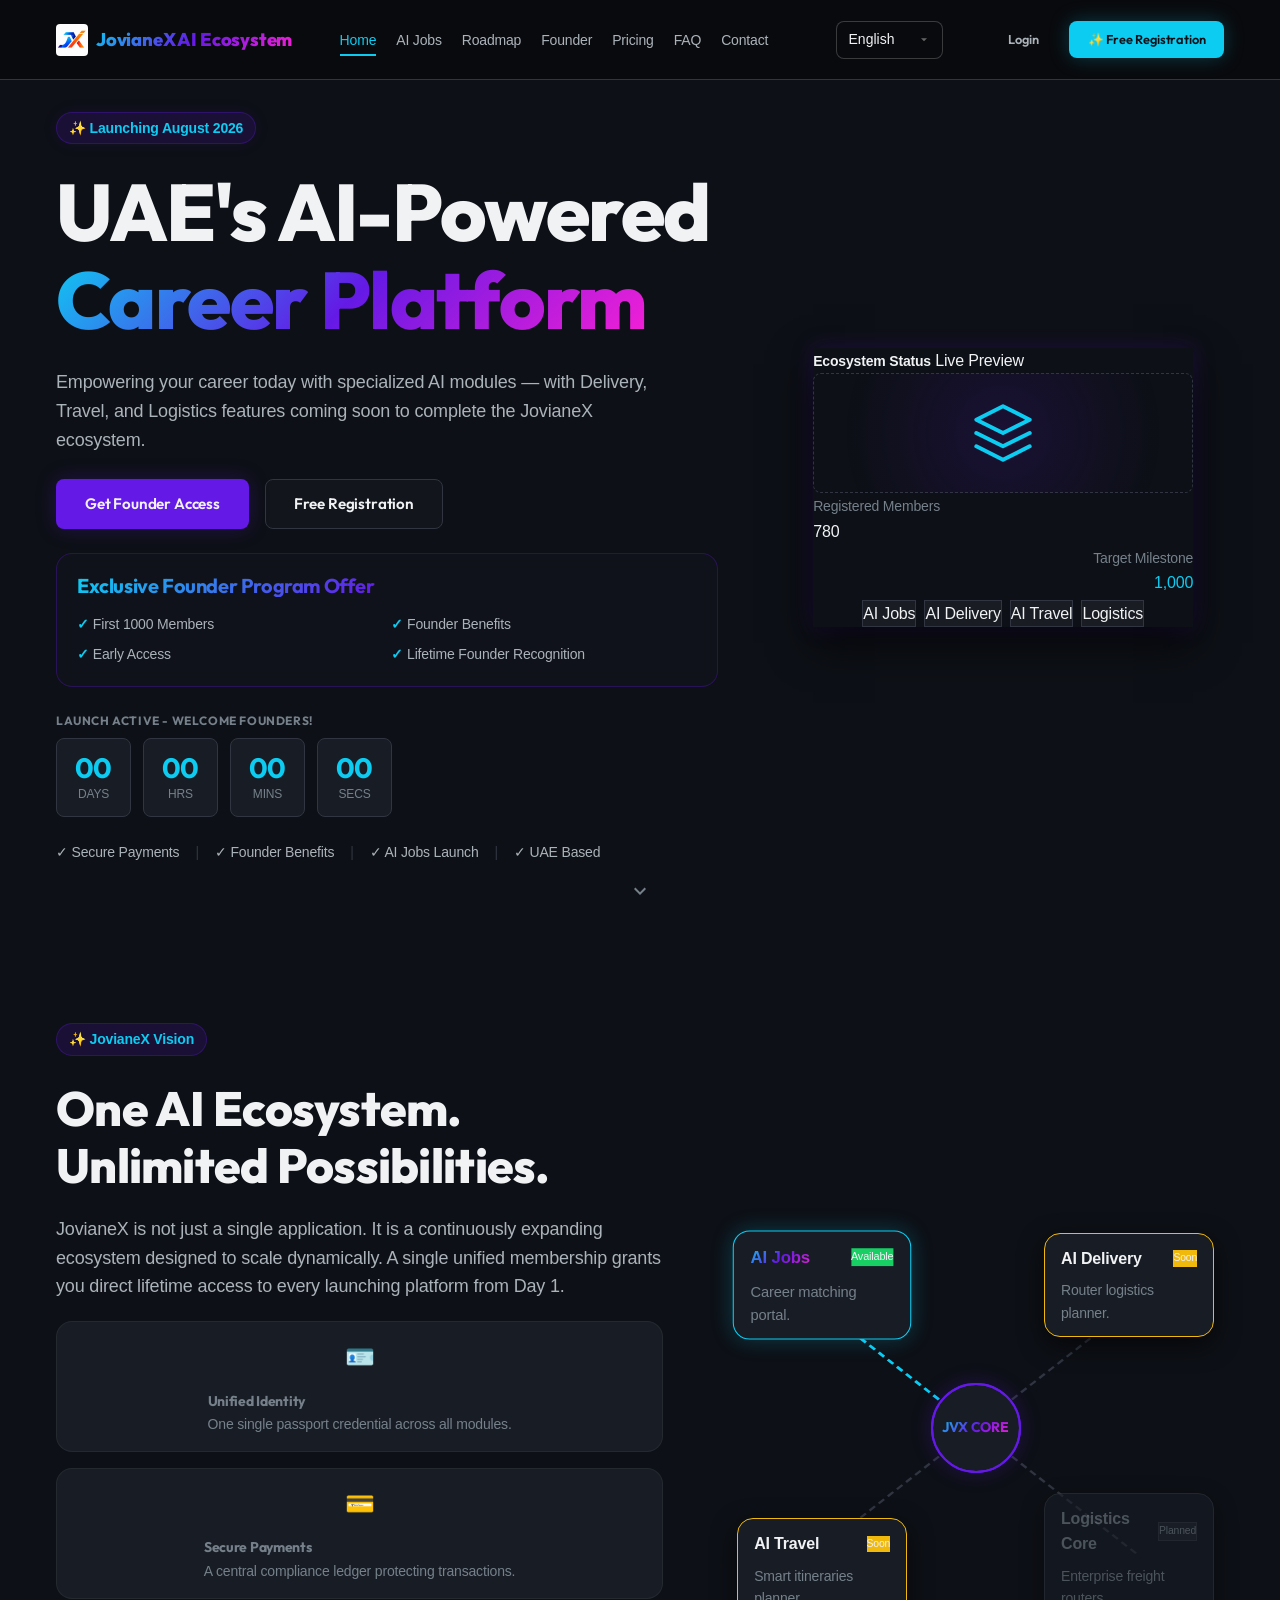
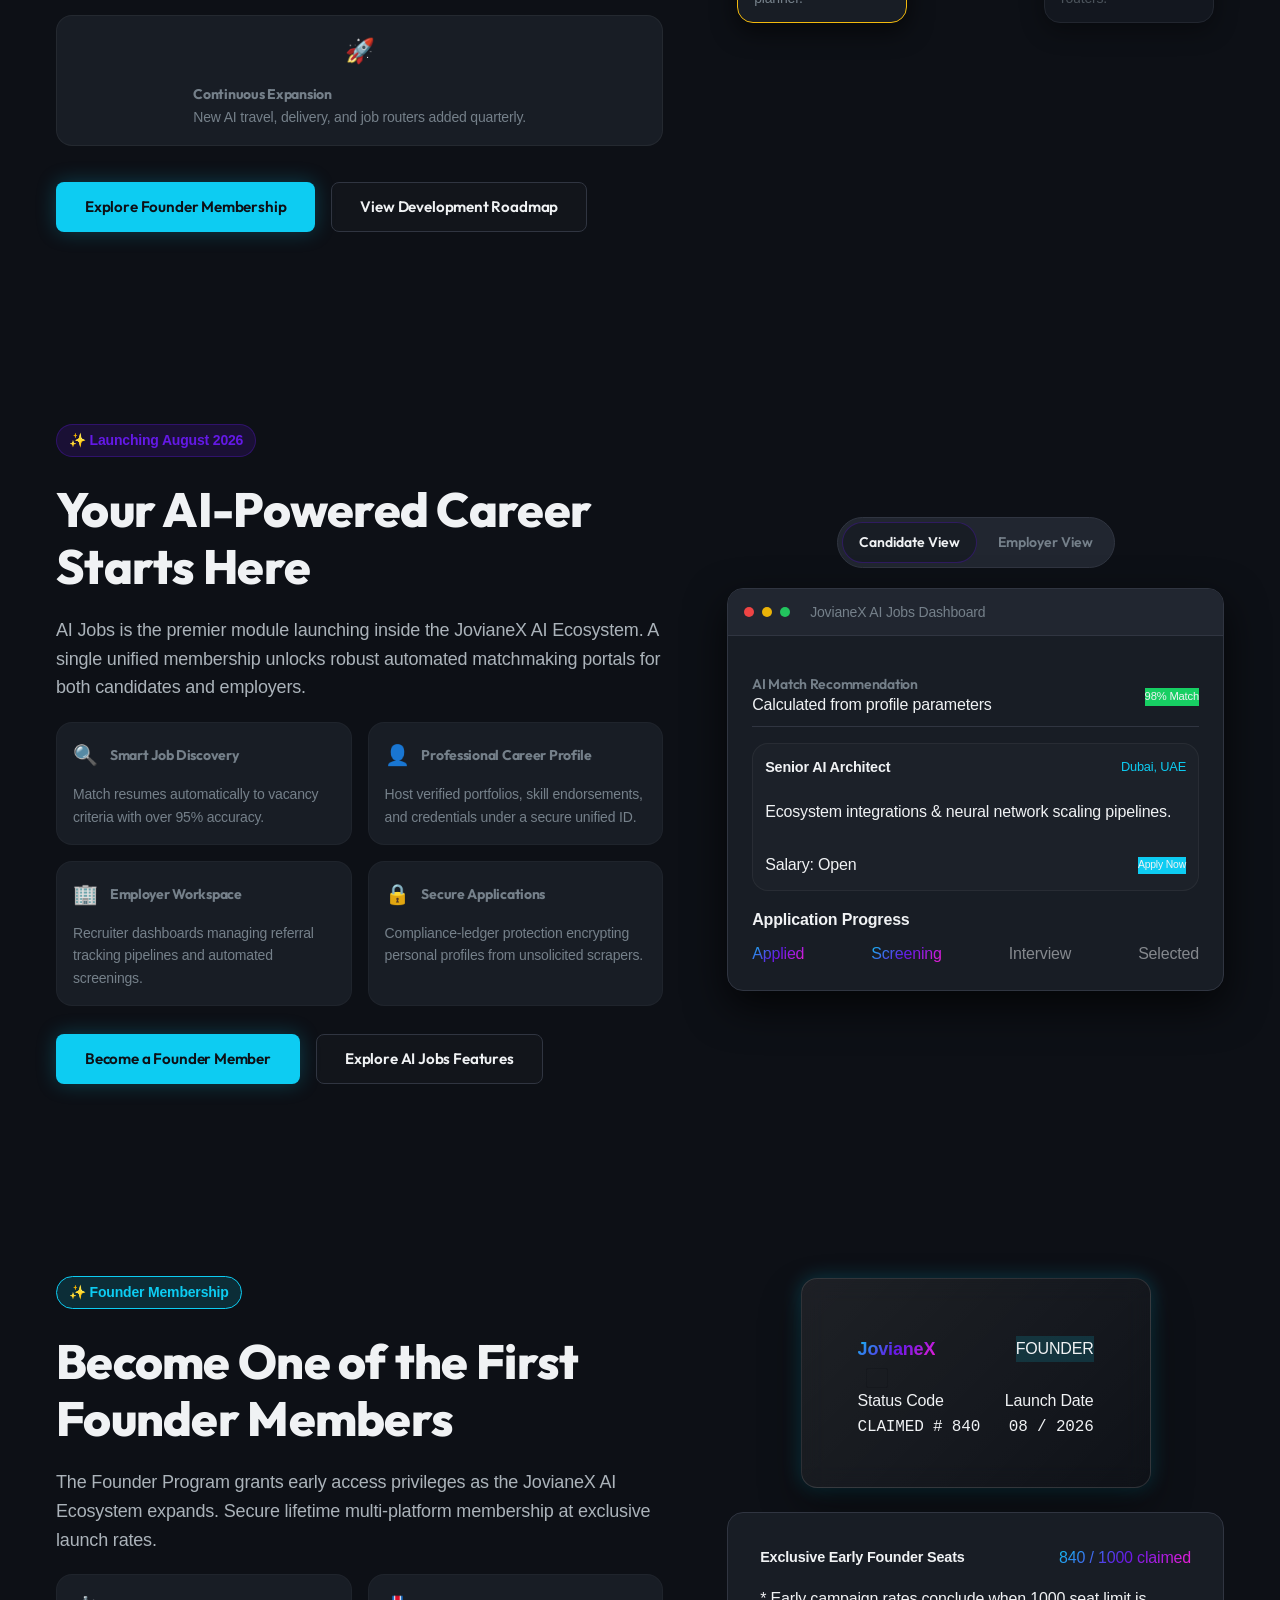
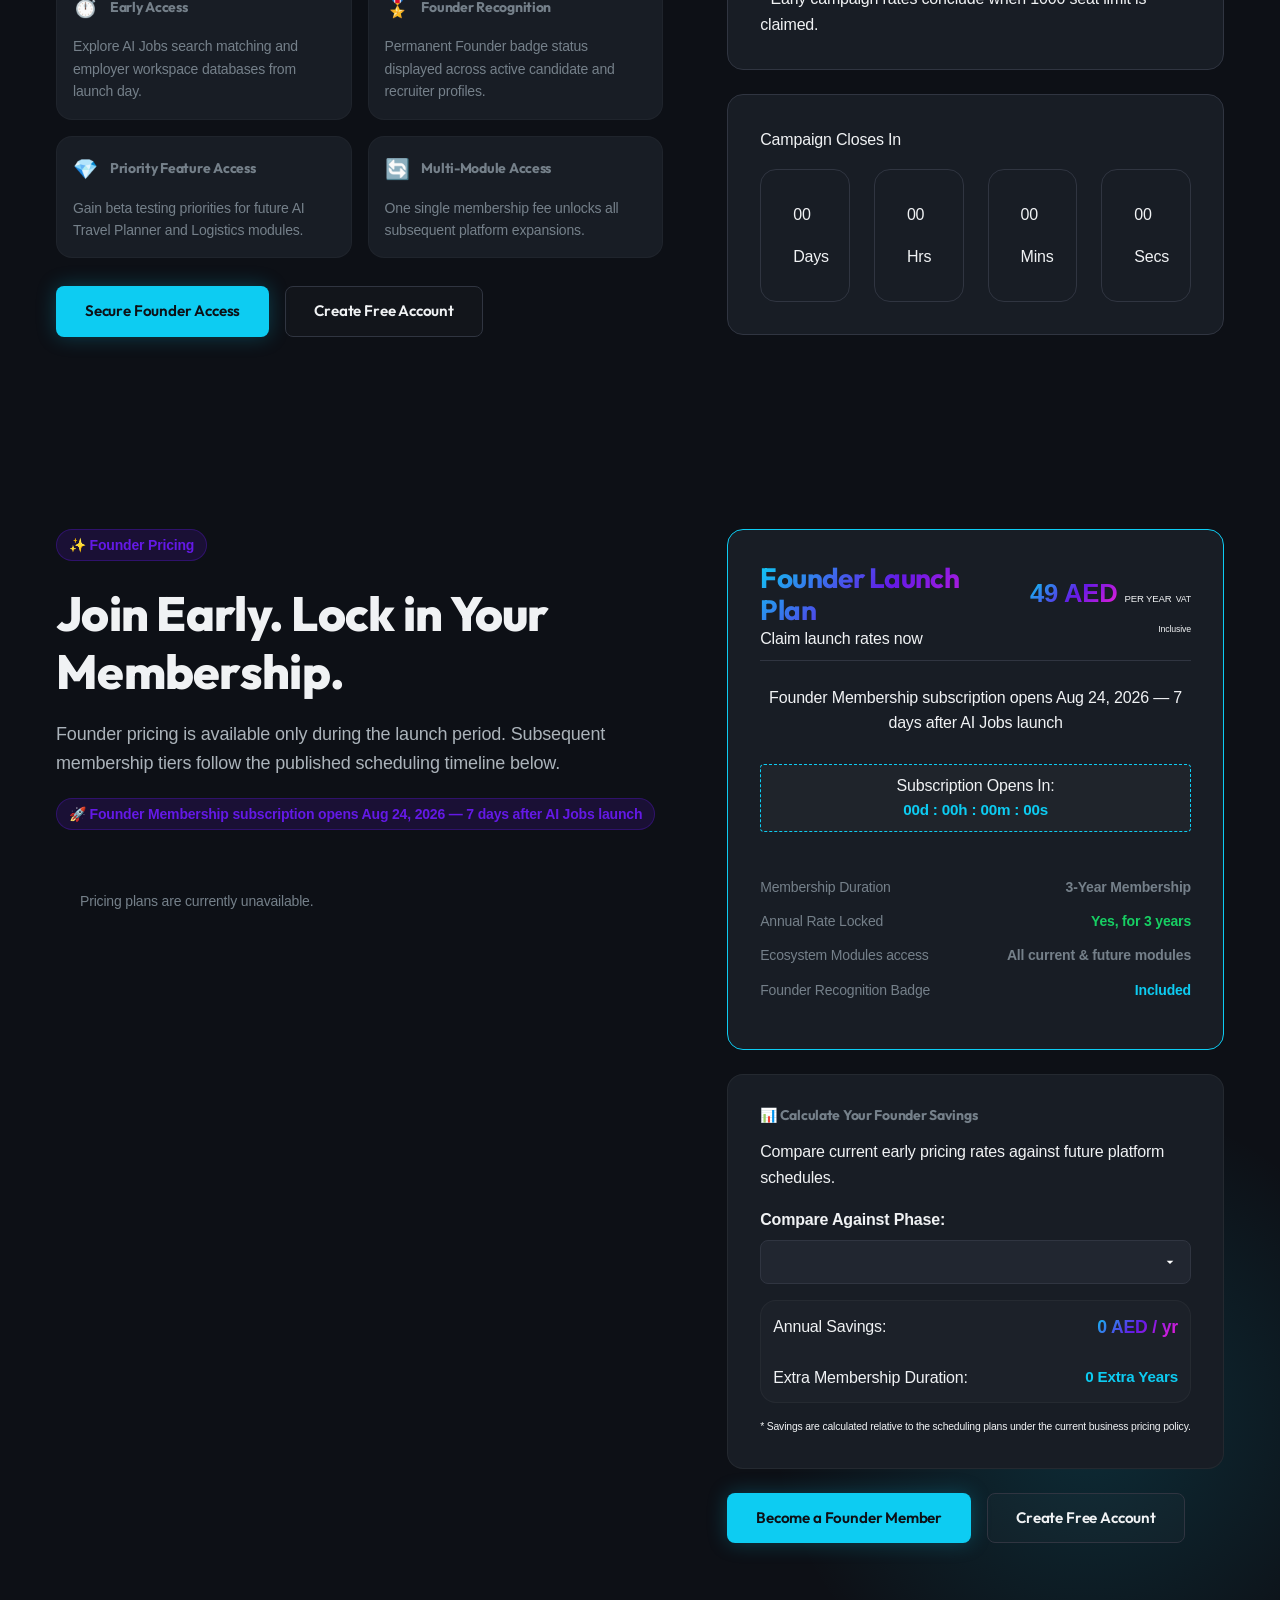
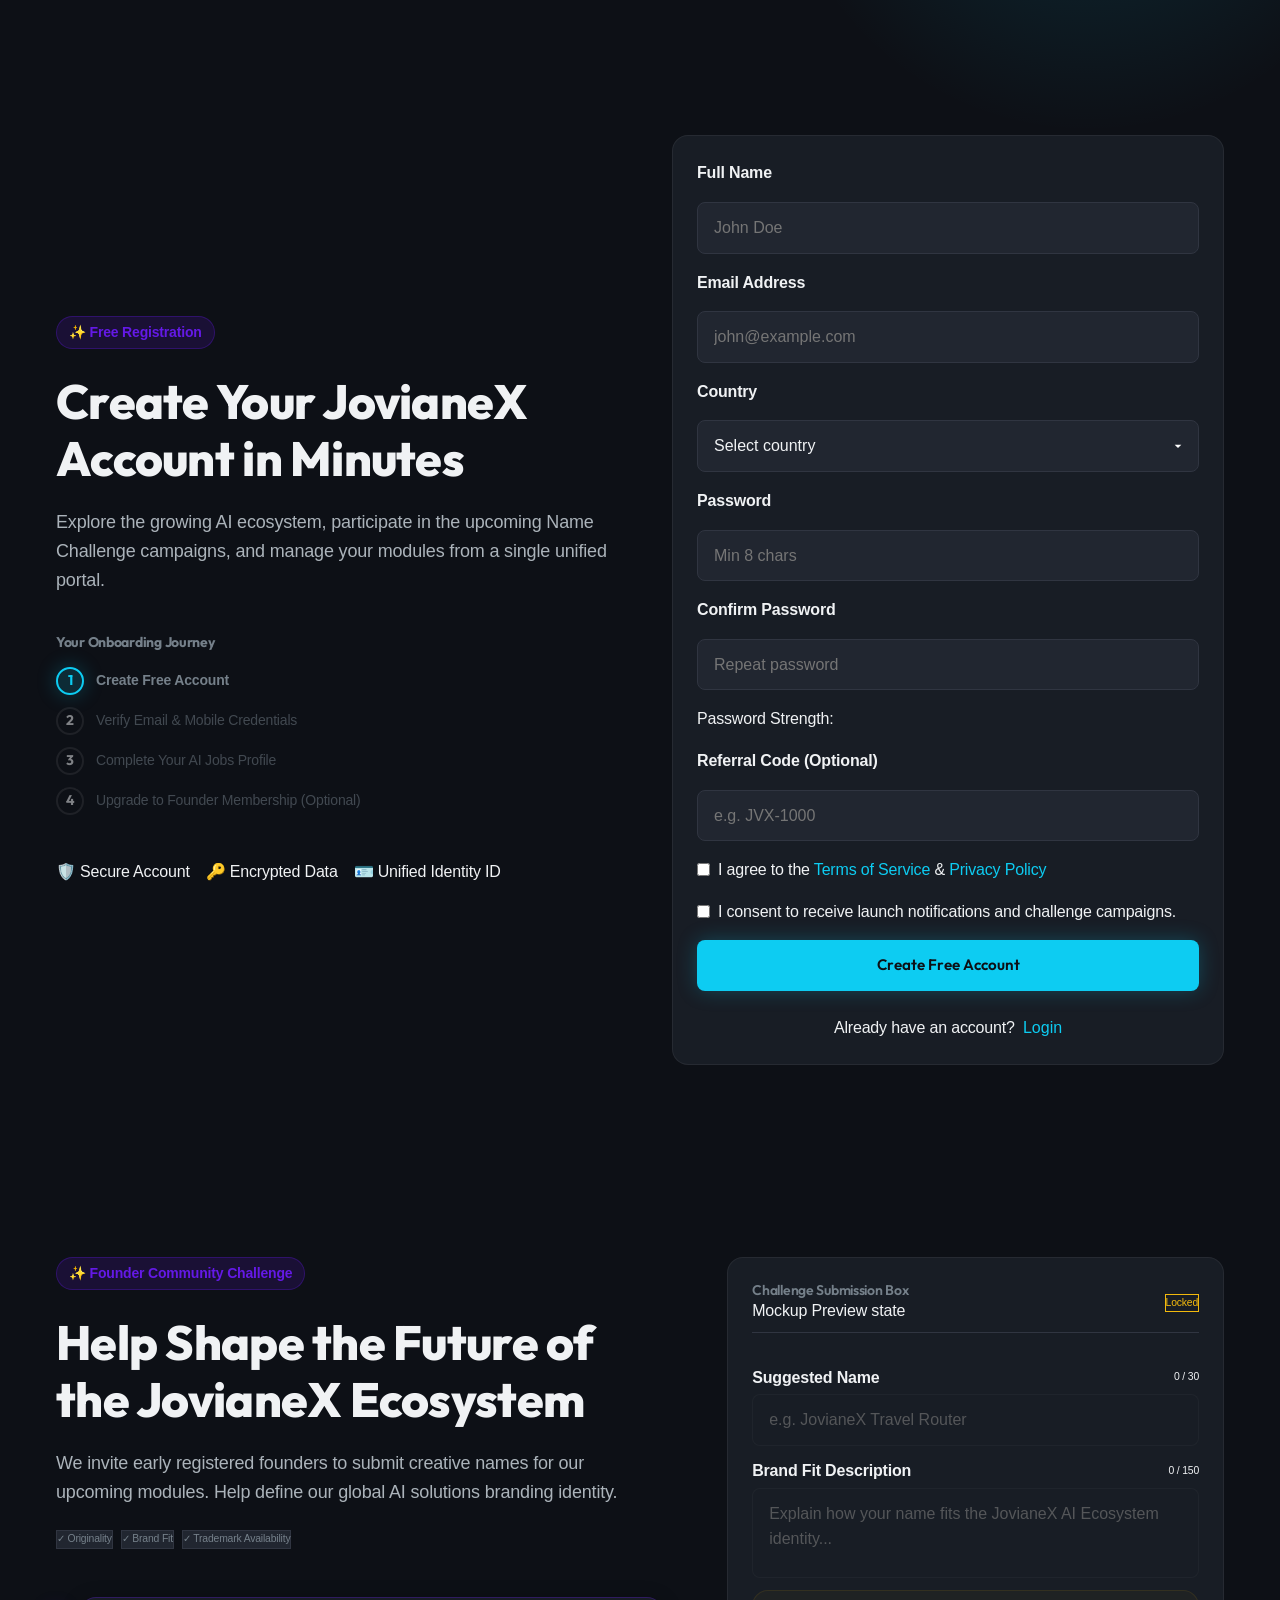
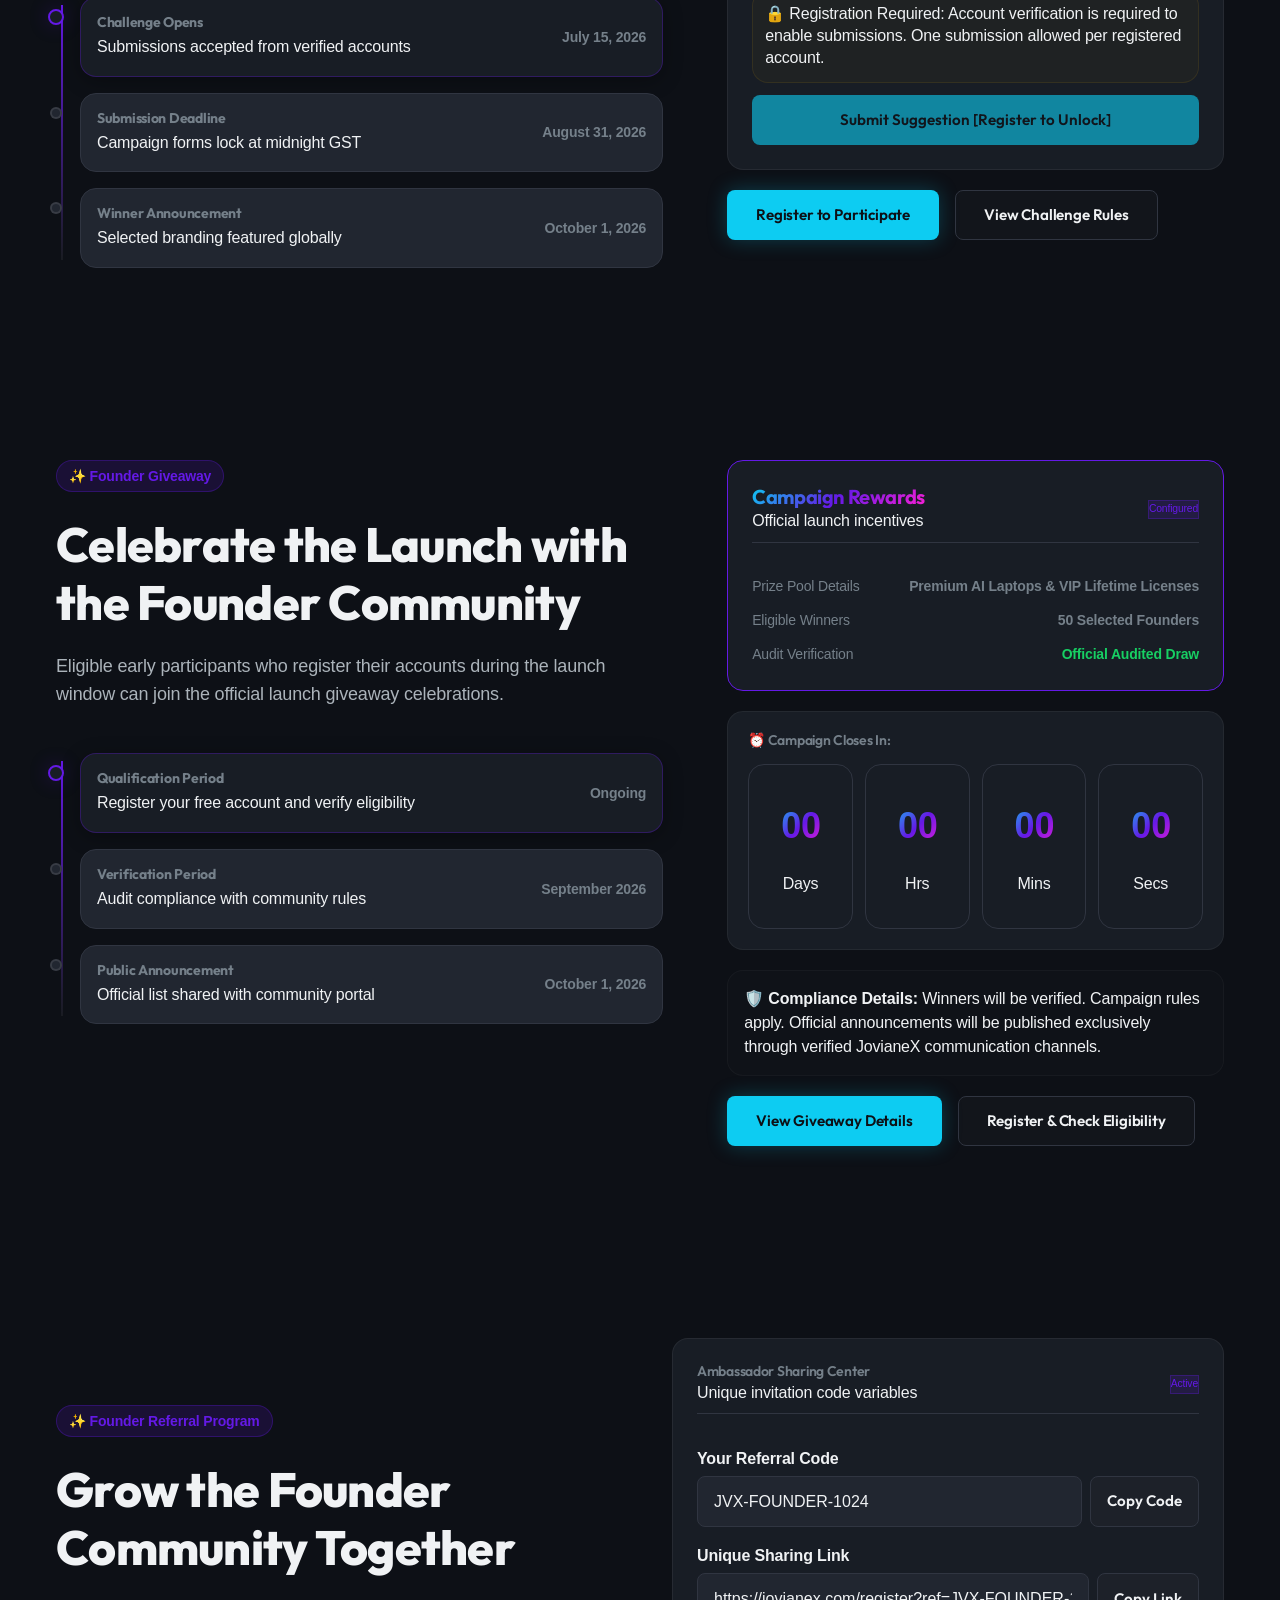
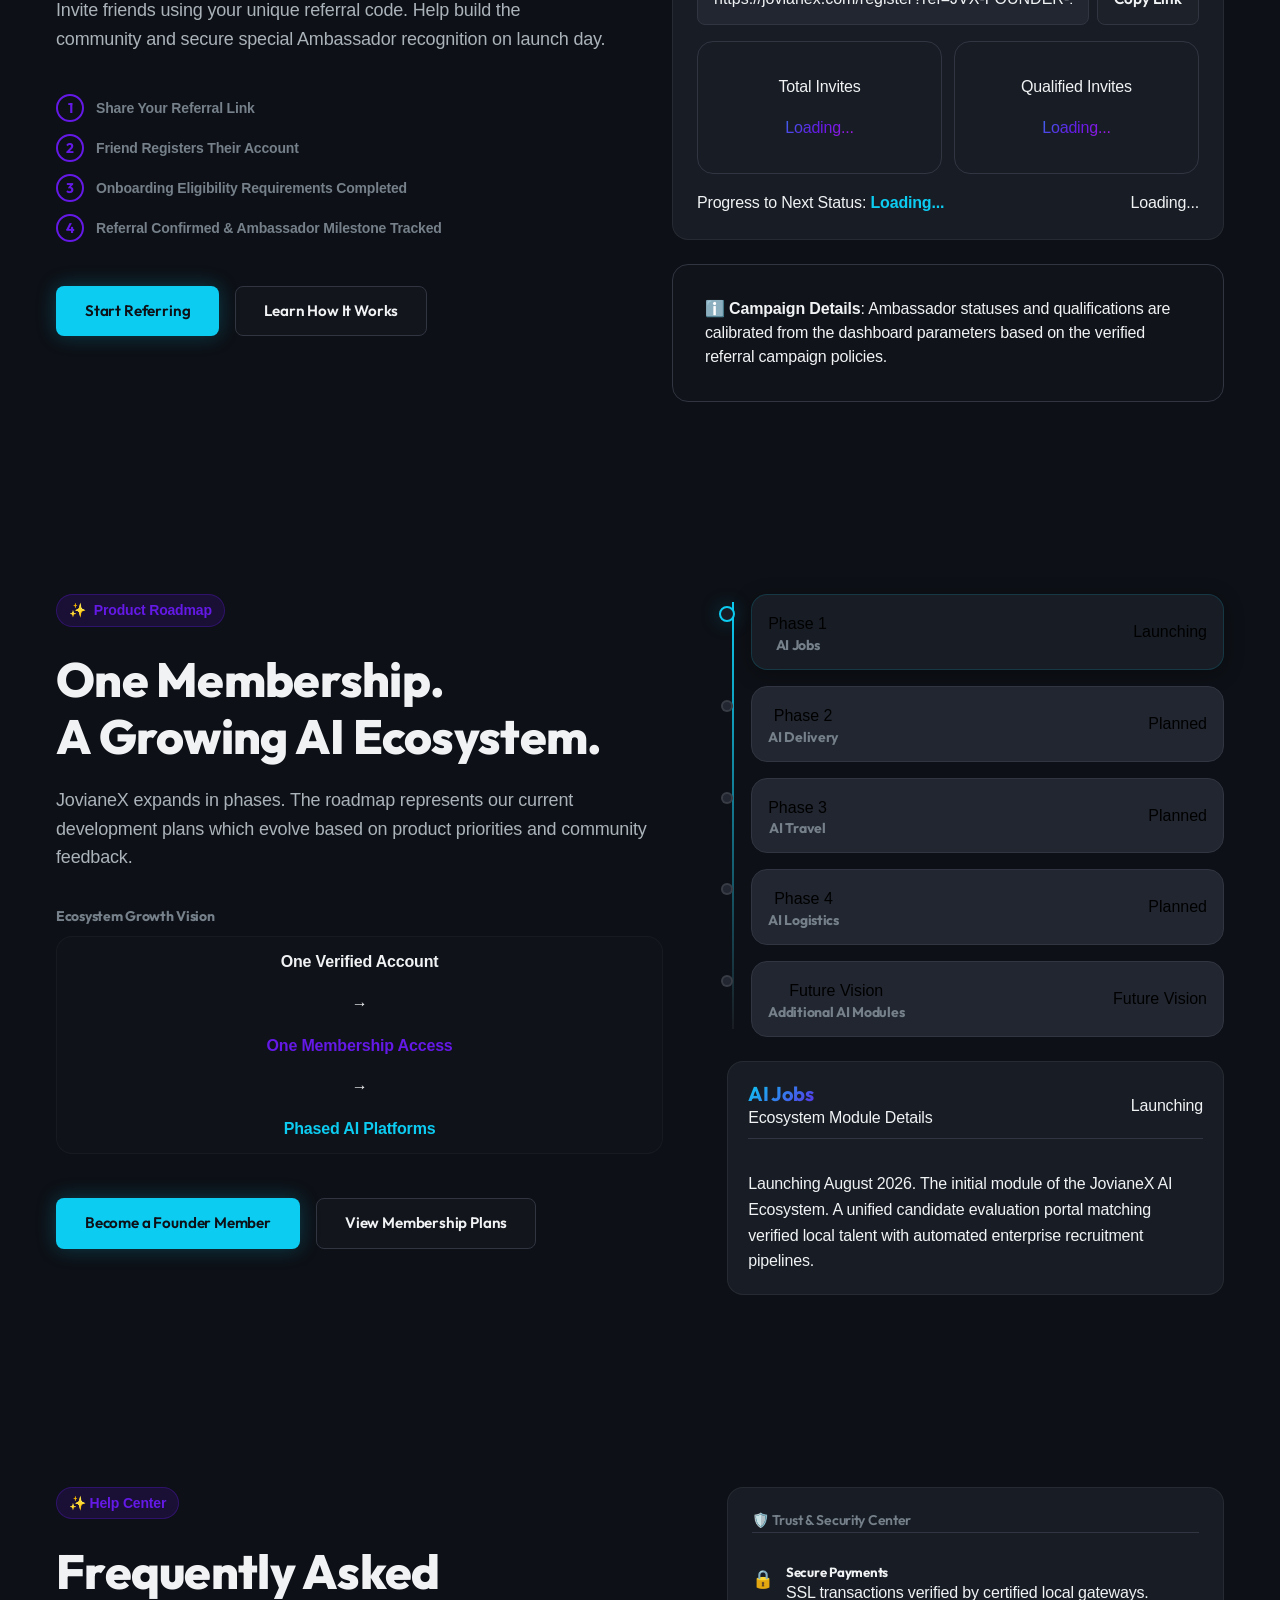
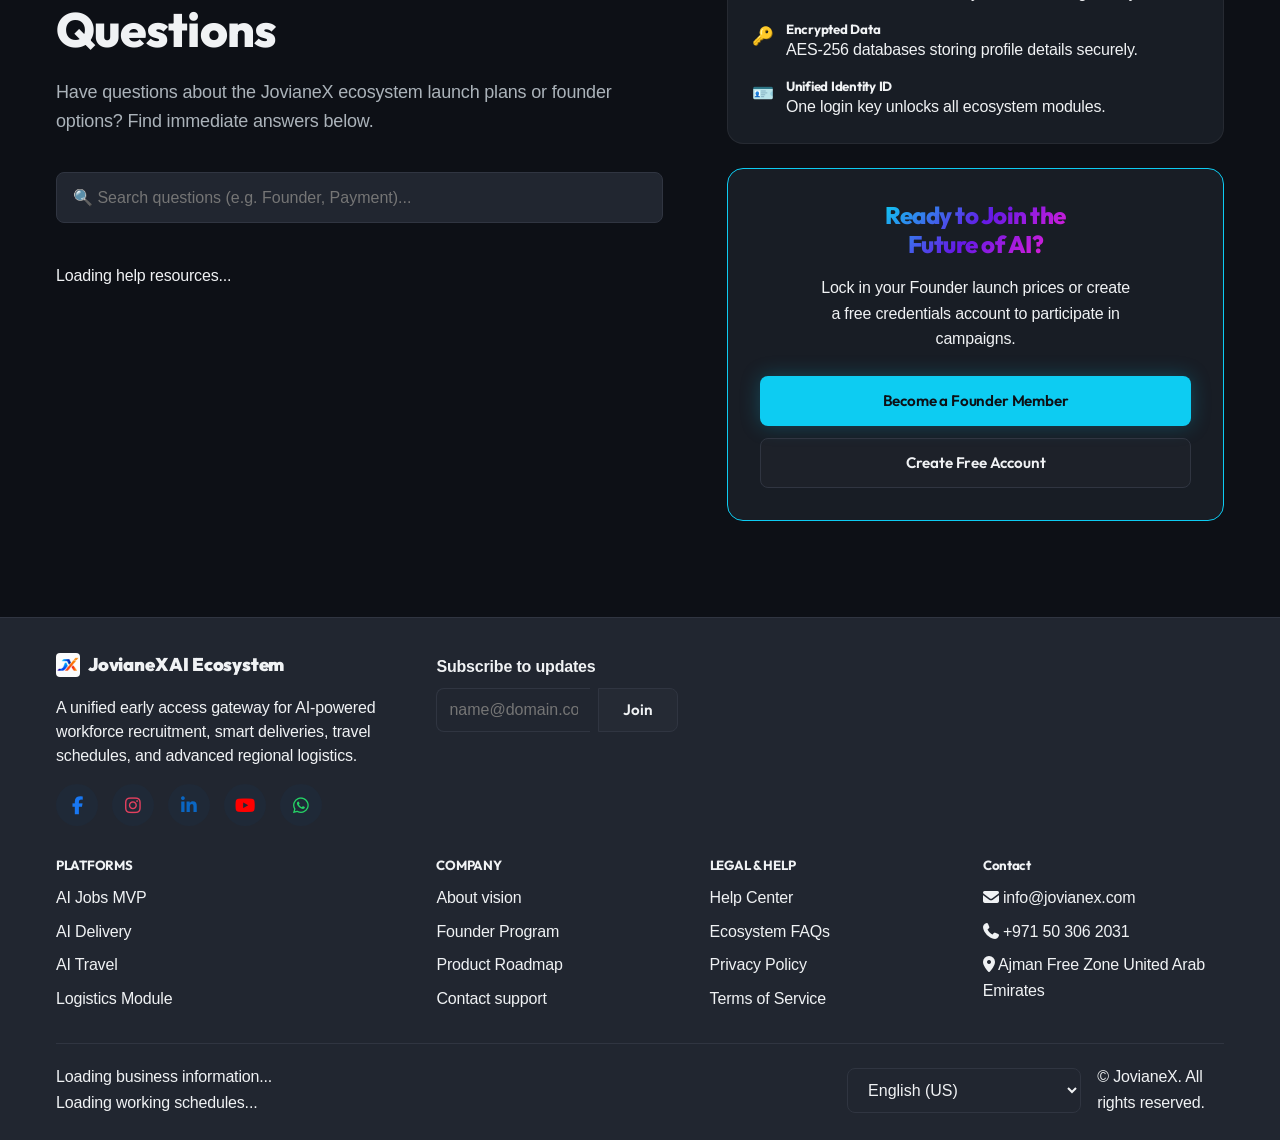
==== commit 82ab1ffa: "20-aug-2026" ====
--- a/index.html
+++ b/index.html
@@ -2146,30 +2146,30 @@
 
                                 <div>
 
-                                    <h3 class="text-gradient" style="
-                  font-size:var(--fs-h3);
-                  font-weight:var(--fw-bold);
-                  margin:0 0 4px 0;
-                "  id="membership-plan-name">
-                    Founder Launch Plan
-                  </h3>
-
-                                    <span class="text-muted text-xs" id="membership-plan-duration-label">
-                    3-Year Founder Membership
-                  </span>
+                        <h3 id="step4-plan-name" class="text-gradient" style="
+    font-size:var(--fs-h3);
+    font-weight:var(--fw-bold);
+    margin:0 0 4px 0;
+">
+    Founder Launch Plan
+</h3>
+
+<span id="step4-plan-subtitle" class="text-muted text-xs">
+    3-Year Founder Membership
+</span>
 
                                 </div>
 
 
                                 <div class="text-right">
 
-                                    <span class="block text-gradient" style="
-                  font-size:1.7rem;
-                  font-weight:800;
-                  white-space:nowrap;
-                " id="membership-plan-price">
-                    147 AED
-                  </span>
+                         <span id="step4-plan-price" class="block text-gradient" style="
+    font-size:1.7rem;
+    font-weight:800;
+    white-space:nowrap;
+">
+    147 AED
+</span>
 
                                     <span class="text-muted text-xs" style="font-size:0.6rem;">
                     VAT Inclusive
@@ -2181,80 +2181,78 @@
 
 
                             <!-- =====================================================
-               PLAN DETAILS
-          ====================================================== -->
-
-                            <div class="card" style="
-              background:rgba(255,255,255,0.02);
-              border-color:rgba(255,255,255,0.05);
-              padding:var(--space-12);
-              margin-bottom:var(--space-16);
-            ">
-
-                                <div class="flex justify-between text-small" style="
-                margin-bottom:var(--space-8);
-                gap:var(--space-12);
-              ">
-
-                                    <span class="text-muted">
-                    Membership
-                  </span>
-
-                                    <strong id="membership-membership-name">
-                    Founder Membership
-                  </strong>
-
-                                </div>
-
-
-                                <div class="flex justify-between text-small" style="
-                margin-bottom:var(--space-8);
-                gap:var(--space-12);
-              ">
-
-                                    <span class="text-muted">
-                    Duration
-                  </span>
-
-                                    <strong id="membership-duration">
-                    3 Years
-                  </strong>
-
-                                </div>
-
-
-                                <div class="flex justify-between text-small" style="
-                margin-bottom:var(--space-8);
-                gap:var(--space-12);
-              ">
-
-                                    <span class="text-muted">
-                    Equivalent Annual Rate
-                  </span>
-
-                                    <strong id="membership-annual-rate">
-                    49 AED / year
-                  </strong>
-
-                                </div>
-
-
-                                <div class="flex justify-between text-small" style="gap:var(--space-12);">
-
-                                    <span class="text-muted">
-                    Total
-                  </span>
-
-                                    <strong style="
-                  color:var(--color-secondary);
-                  font-size:1rem;
-                " id="membership-total">
-                    147 AED
-                  </strong>
-
-                                </div>
-
-                            </div>
+          <!-- =====================================================
+     PLAN DETAILS
+====================================================== -->
+
+<div class="card" style="
+    background:rgba(255,255,255,0.02);
+    border-color:rgba(255,255,255,0.05);
+    padding:var(--space-12);
+    margin-bottom:var(--space-16);
+">
+
+    <div class="flex justify-between text-small" style="
+        margin-bottom:var(--space-8);
+        gap:var(--space-12);
+    ">
+        <span class="text-muted">
+            Membership
+        </span>
+
+        <strong id="step4-membership-name">
+            Founder Membership
+        </strong>
+    </div>
+
+
+    <div class="flex justify-between text-small" style="
+        margin-bottom:var(--space-8);
+        gap:var(--space-12);
+    ">
+        <span class="text-muted">
+            Duration
+        </span>
+
+        <strong id="step4-membership-duration">
+            3 Years
+        </strong>
+    </div>
+
+
+    <div class="flex justify-between text-small" style="
+        margin-bottom:var(--space-8);
+        gap:var(--space-12);
+    ">
+        <span class="text-muted">
+            Equivalent Annual Rate
+        </span>
+
+        <strong id="step4-annual-rate">
+            49 AED / year
+        </strong>
+    </div>
+
+
+    <div class="flex justify-between text-small" style="
+        gap:var(--space-12);
+    ">
+        <span class="text-muted">
+            Total
+        </span>
+
+        <strong
+            id="step4-total"
+            style="
+                color:var(--color-secondary);
+                font-size:1rem;
+            "
+        >
+            147 AED
+        </strong>
+    </div>
+
+</div>
 
 
                             <!-- =====================================================
@@ -3838,1317 +3836,253 @@
     <script src="assets/js/main.js"></script>
     <script src="assets/js/api-integrations.js"></script>
 
-  <script>
-    /* ============================================================
-       MEMBERSHIP PRICING
-       ============================================================ */
-
-    let membershipPlans = [];
-
-
-    /* ============================================================
-       RENDER MEMBERSHIP PLANS
-       ============================================================ */
-
-    async function renderMembershipPlans() {
-
-        const container =
-            document.getElementById("pricing-timeline");
-
-        if (!container) {
-            console.warn(
-                "pricing-timeline container not found"
-            );
-            return;
-        }
-
-        try {
-
-            /* ----------------------------------------------------
-               Fetch plans from existing membership API
-               ---------------------------------------------------- */
-
-            if (
-                typeof getMembershipPlans !==
-                "function"
-            ) {
-                console.error(
-                    "getMembershipPlans() is not available."
-                );
-
+    <script>
+        // Shared membership plans
+          let membershipPlans = [];
+        
+          async function renderMembershipPlans() {
+            const container = document.getElementById("pricing-timeline");
+        
+            if (!container) {
+              console.warn("pricing-timeline container not found");
+              return;
+            }
+        
+            try {
+              const plans = await getMembershipPlans();
+        
+              if (!plans || !plans.length) {
+                container.innerHTML = `
+                  <p class="text-muted text-small">
+                    Pricing plans are currently unavailable.
+                  </p>
+                `;
+                console.log("Fetched membership plans:", plans);
+console.log(
+  "Rendered timeline:",
+  [...document.querySelectorAll(".pricing__timeline-item")].map(item => ({
+    phase: item.dataset.phase,
+    active: item.classList.contains(
+      "pricing__timeline-item--active"
+    ),
+    name: item.querySelector("h4")?.innerText
+  }))
+);
                 return;
-            }
-
-            const plans =
-                await getMembershipPlans();
-
-
-            /* ----------------------------------------------------
-               Validate response
-               ---------------------------------------------------- */
-
-            if (
-                !Array.isArray(plans) ||
-                !plans.length
-            ) {
-
-                container.innerHTML = `
-                    <p class="text-muted text-small">
-                        Pricing plans are currently unavailable.
-                    </p>
-                `;
-
-                console.warn(
-                    "No membership plans returned from API."
-                );
-
-                return;
-            }
-
-
-            /* ----------------------------------------------------
-               Store globally
-               ---------------------------------------------------- */
-
-            membershipPlans = plans;
-
-
-            console.log(
-                "Fetched membership plans:",
-                membershipPlans
-            );
-
-
-            /* ----------------------------------------------------
-               Render timeline
-               ---------------------------------------------------- */
-
-            renderPricingTimeline(
-                membershipPlans
-            );
-
-
-            /* ----------------------------------------------------
-               Render comparison dropdown
-               ---------------------------------------------------- */
-
-            renderPricingCalculator(
-                membershipPlans
-            );
-
-
-            /* ----------------------------------------------------
-               Sync payment card
-               ---------------------------------------------------- */
-
-            syncPaymentCard();
-
-
-            /* ----------------------------------------------------
-               Debug
-               ---------------------------------------------------- */
-
-            console.log(
-                "Rendered timeline:",
-                [
-                    ...document.querySelectorAll(
-                        ".pricing__timeline-item"
-                    )
-                ].map(item => ({
-                    phase:
-                        item.dataset.phase,
-
-                    active:
-                        item.classList.contains(
-                            "pricing__timeline-item--active"
-                        ),
-
-                    name:
-                        item.querySelector(
-                            "h4"
-                        )?.innerText
-                }))
-            );
-
-        } catch (error) {
-
-            console.error(
-                "Error rendering membership plans:",
-                error
-            );
-
+              }
+        
+              // Make plans available to the calculator/controller
+              membershipPlans = plans;
+        
+              // Render left timeline
+              renderPricingTimeline(plans);
+        
+              // Render right-side calculator dropdown
+              renderPricingCalculator(plans);
+        
+            } catch (error) {
+              console.error("Error rendering membership plans:", error);
+        
+              container.innerHTML = `
+                <p class="text-muted text-small">
+                  Unable to load pricing plans.
+                </p>
+              `;
+            }
+          }
+        
+        
+          function renderPricingTimeline(plans) {
+            const container = document.getElementById("pricing-timeline");
+        
+            if (!container) return;
+        
             container.innerHTML = `
-                <p class="text-muted text-small">
-                    Unable to load pricing plans.
-                </p>
-            `;
-        }
-    }
-
-
-    /* ============================================================
-       RENDER LEFT PRICING TIMELINE
-       ============================================================ */
-
-    function renderPricingTimeline(plans) {
-
-        const container =
-            document.getElementById(
-                "pricing-timeline"
-            );
-
-        if (!container) {
-            return;
-        }
-
-
-        container.innerHTML = `
-
-            <div
+              <div
                 class="pricing__timeline-line"
                 aria-hidden="true"
-            ></div>
-
-            ${plans
-                .map((plan, index) => {
-
-                    const phase =
-                        getPlanPhase(plan);
-
-                    const name =
-                        getPlanName(plan);
-
-                    const price =
-                        getPlanPrice(plan);
-
-                    const currency =
-                        getPlanCurrency(plan);
-
-                    const duration =
-                        getPlanDuration(plan);
-
-
-                    /*
-                     * Initial active item.
-                     *
-                     * The actual selected item will be
-                     * synchronized afterwards.
-                     */
-                    const isActive =
-                        index === 0;
-
-
-                    return `
-
-                        <div
-                            class="
-                                pricing__timeline-item
-                                ${
-                                    isActive
-                                        ? "pricing__timeline-item--active"
-                                        : ""
-                                }
-                            "
-                            data-phase="${escapeHtml(
-                                phase
-                            )}"
+              ></div>
+        
+              ${plans.map((plan, index) => {
+                const isActive = index === 0;
+        
+                const phase =
+                  plan.phase ||
+                  plan.slug ||
+                  "";
+        
+                return `
+                  <div
+                    class="pricing__timeline-item ${
+                      isActive
+                        ? "pricing__timeline-item--active"
+                        : ""
+                    }"
+                    data-phase="${escapeHtml(phase)}"
+                  >
+                    <div class="pricing__timeline-marker"></div>
+        
+                    <div class="pricing__timeline-content flex justify-between align-center">
+        
+                      <div>
+                        <h4
+                          class="text-small"
+                          style="font-weight: var(--fw-bold); margin: 0"
                         >
-
-                            <div
-                                class="
-                                    pricing__timeline-marker
-                                "
-                            ></div>
-
-
-                            <div
-                                class="
-                                    pricing__timeline-content
-                                    flex
-                                    justify-between
-                                    align-center
-                                "
-                            >
-
-                                <div>
-
-                                    <h4
-                                        class="text-small"
-                                        style="
-                                            font-weight:
-                                                var(--fw-bold);
-                                            margin:0;
-                                        "
-                                    >
-
-                                        ${escapeHtml(
-                                            name
-                                        )}
-
-                                        ${
-                                            isActive
-                                                ? `
-                                                    <span
-                                                        class="badge"
-                                                        style="
-                                                            background-color:
-                                                                var(--color-secondary-glow);
-                                                            color:
-                                                                var(--color-secondary);
-                                                            font-size:
-                                                                0.6rem;
-                                                            vertical-align:
-                                                                middle;
-                                                            margin-left:
-                                                                var(--space-4);
-                                                        "
-                                                    >
-                                                        Active
-                                                    </span>
-                                                `
-                                                : ""
-                                        }
-
-                                    </h4>
-
-
-                                    <p
-                                        class="
-                                            text-muted
-                                            text-xs
-                                        "
-                                        style="
-                                            margin:0;
-                                            margin-top:
-                                                var(--space-4);
-                                        "
-                                    >
-                                        ${escapeHtml(
-                                            plan.description || ""
-                                        )}
-                                    </p>
-
-                                </div>
-
-
-                                <div
-                                    class="text-right"
+                          ${escapeHtml(plan.name || "")}
+        
+                          ${
+                            isActive
+                              ? `
+                                <span
+                                  class="badge"
+                                  style="
+                                    background-color: var(--color-secondary-glow);
+                                    color: var(--color-secondary);
+                                    font-size: 0.6rem;
+                                    vertical-align: middle;
+                                    margin-left: var(--space-4);
+                                  "
                                 >
-
-                                    <span
-                                        class="
-                                            pricing__timeline-price
-                                        "
-                                    >
-                                        ${escapeHtml(
-                                            String(price)
-                                        )}
-                                        ${escapeHtml(
-                                            currency
-                                        )}/yr
-                                    </span>
-
-
-                                    <span
-                                        class="
-                                            block
-                                            text-muted
-                                        "
-                                        style="
-                                            font-size:
-                                                0.6rem;
-                                        "
-                                    >
-                                        VAT Inclusive
-                                    </span>
-
-                                </div>
-
-                            </div>
-
-                        </div>
-                    `;
-                })
-                .join("")}
-        `;
-    }
-
-
-    /* ============================================================
-       RENDER COMPARISON DROPDOWN
-       ============================================================ */
-
-    function renderPricingCalculator(plans) {
-
-        const select =
-            document.getElementById(
-                "pricing-compare-select"
-            );
-
-        if (!select) {
-
-            console.warn(
-                "pricing-compare-select not found."
-            );
-
-            return;
-        }
-
-
-        /* --------------------------------------------------------
-           Remember currently selected value
-           -------------------------------------------------------- */
-
-        const previousValue =
-            select.value;
-
-
-        /* --------------------------------------------------------
-           Clear old options
-           -------------------------------------------------------- */
-
-        select.innerHTML = "";
-
-
-        /* --------------------------------------------------------
-           Founder should not appear in comparison dropdown
-           -------------------------------------------------------- */
-
-        const comparisonPlans =
-            plans.filter(
-                plan =>
-                    !isFounderPlan(plan)
-            );
-
-
-        /* --------------------------------------------------------
-           Create options
-           -------------------------------------------------------- */
-
-        comparisonPlans.forEach(plan => {
-
-            const phase =
-                getPlanPhase(plan);
-
-            const name =
-                getPlanName(plan);
-
-            const price =
-                getPlanPrice(plan);
-
-            const currency =
-                getPlanCurrency(plan);
-
-            const duration =
-                getPlanDuration(plan);
-
-
-            const option =
-                document.createElement(
-                    "option"
-                );
-
-
-            option.value =
-                phase;
-
-
-            option.textContent =
-                `${name} ` +
-                `(${price} ${currency}/yr` +
-                `${
-                    duration
-                        ? `, ${duration}-Yr`
-                        : ""
-                }) - VAT Inclusive`;
-
-
-            select.appendChild(
-                option
-            );
-        });
-
-
-        /* --------------------------------------------------------
-           Restore previous selection if possible
-           -------------------------------------------------------- */
-
-        if (
-            previousValue &&
-            comparisonPlans.some(
-                plan =>
-                    getPlanPhase(plan) ===
-                    previousValue
-            )
-        ) {
-
-            select.value =
-                previousValue;
-
-        } else {
-
-            /* ----------------------------------------------------
-               Default = Standard
-               ---------------------------------------------------- */
-
-            const standardPlan =
-                comparisonPlans.find(
-                    plan =>
-                        getPlanPhase(plan) ===
-                        "standard"
-                );
-
-
+                                  Active
+                                </span>
+                              `
+                              : ""
+                          }
+                        </h4>
+        
+                        <p
+                          class="text-muted text-xs"
+                          style="margin: 0; margin-top: var(--space-4)"
+                        >
+                          ${escapeHtml(plan.description || "")}
+                        </p>
+                      </div>
+        
+                      <div class="text-right">
+                        <span class="pricing__timeline-price">
+                          ${escapeHtml(String(plan.price ?? ""))}
+                          ${escapeHtml(plan.currency || "AED")}/yr
+                        </span>
+        
+                        <span
+                          class="block text-muted"
+                          style="font-size: 0.6rem;"
+                        >
+                          VAT Inclusive
+                        </span>
+                      </div>
+        
+                    </div>
+                  </div>
+                `;
+              }).join("")}
+            `;
+          }
+        
+        
+          function renderPricingCalculator(plans) {
+            const select = document.getElementById(
+              "pricing-compare-select"
+            );
+        
+            if (!select) {
+              console.warn(
+                "pricing-compare-select not found"
+              );
+              return;
+            }
+        
+            /*
+             * Clear existing hardcoded options
+             */
+            select.innerHTML = "";
+        
+            /*
+             * Founder is the base price,
+             * so don't show Founder in comparison.
+             */
+            plans
+              .filter((plan) => {
+                const phase =
+                  plan.phase ||
+                  plan.slug ||
+                  "";
+        
+                return phase !== "founder";
+              })
+              .forEach((plan) => {
+                const phase =
+                  plan.phase ||
+                  plan.slug ||
+                  "";
+        
+                const duration =
+                  plan.durationYears ??
+                  plan.duration ??
+                  "";
+        
+                const option =
+                  document.createElement("option");
+        
+                option.value = phase;
+        
+                option.textContent =
+                  `${plan.name} ` +
+                  `(${plan.price} ${plan.currency || "AED"}/yr` +
+                  `${duration ? `, ${duration}-Yr` : ""}` +
+                  `) - VAT Inclusive`;
+        
+                select.appendChild(option);
+              });
+        
+            /*
+             * Default = Standard Membership
+             */
+            const standardPlan = plans.find((plan) => {
+              const phase =
+                plan.phase ||
+                plan.slug ||
+                "";
+        
+              return phase === "standard";
+            });
+        
             if (standardPlan) {
-
-                select.value =
-                    getPlanPhase(
-                        standardPlan
-                    );
-
-            } else if (
-                comparisonPlans.length
-            ) {
-
-                /* -----------------------------------------------
-                   Fallback = first comparison plan
-                   ----------------------------------------------- */
-
-                select.value =
-                    getPlanPhase(
-                        comparisonPlans[0]
-                    );
-            }
-        }
-
-
-        /* --------------------------------------------------------
-           Register dropdown change event
-           -------------------------------------------------------- */
-
-        registerPricingDropdownEvent();
-
-
-        /* --------------------------------------------------------
-           Initial synchronization
-           -------------------------------------------------------- */
-
-        syncPaymentCard();
-    }
-
-
-    /* ============================================================
-       DROPDOWN EVENT
-       ============================================================ */
-
-    function registerPricingDropdownEvent() {
-
-        const select =
-            document.getElementById(
-                "pricing-compare-select"
-            );
-
-        if (!select) {
-            return;
-        }
-
-
-        /*
-         * Prevent duplicate event listeners.
-         */
-        if (
-            select.dataset
-                .pricingChangeListener ===
-            "true"
-        ) {
-            return;
-        }
-
-
-        select.addEventListener(
-            "change",
-            function () {
-
-                console.log(
-                    "Pricing selection changed:",
-                    this.value
-                );
-
-
-                /*
-                 * Update timeline active state
-                 */
-                updateTimelineActiveState(
-                    this.value
-                );
-
-
-                /*
-                 * Update payment card
-                 */
-                syncPaymentCard();
-
-
-                /*
-                 * Update savings section
-                 */
-                updatePricingSavings();
-            }
-        );
-
-
-        select.dataset
-            .pricingChangeListener =
-            "true";
-    }
-
-
-    /* ============================================================
-       GET SELECTED PLAN
-       ============================================================ */
-
-    function getSelectedPricingPlan() {
-
-        const select =
-            document.getElementById(
-                "pricing-compare-select"
-            );
-
-        if (
-            !select ||
-            !membershipPlans.length
-        ) {
-            return null;
-        }
-
-
-        const selectedPhase =
-            String(
-                select.value || ""
-            ).trim();
-
-
-        if (!selectedPhase) {
-            return null;
-        }
-
-
-        return (
-            membershipPlans.find(
-                plan =>
-                    getPlanPhase(plan) ===
-                    selectedPhase
-            ) || null
-        );
-    }
-
-
-    /* ============================================================
-       SYNC PAYMENT CARD
-       ============================================================ */
-
-    function syncPaymentCard() {
-
-        const selectedPlan =
-            getSelectedPricingPlan();
-
-
-        if (!selectedPlan) {
-
-            console.warn(
-                "No selected membership plan found."
-            );
-
-            return;
-        }
-
-
-        console.log(
-            "Selected plan for payment card:",
-            selectedPlan
-        );
-
-
-        updatePaymentCard(
-            selectedPlan
-        );
-
-
-        updatePricingSavings();
-    }
-
-
-    /* ============================================================
-       UPDATE PAYMENT CARD
-       ============================================================ */
-
-    function updatePaymentCard(plan) {
-
-        if (!plan) {
-            return;
-        }
-
-
-        /* --------------------------------------------------------
-           Extract plan information
-           -------------------------------------------------------- */
-
-        const name =
-            getPlanName(plan);
-
-        const price =
-            getPlanPrice(plan);
-
-        const currency =
-            getPlanCurrency(plan);
-
-        const duration =
-            getPlanDuration(plan);
-
-        const phase =
-            getPlanPhase(plan);
-
-
-        /* --------------------------------------------------------
-           Calculate annual equivalent rate
-           -------------------------------------------------------- */
-
-        const annualRate =
-            duration > 0
-                ? price / duration
-                : price;
-
-
-        /* --------------------------------------------------------
-           Payment card elements
-           -------------------------------------------------------- */
-
-        const planNameEl =
-            document.getElementById(
-                "membership-plan-name"
-            );
-
-
-        const planDurationLabelEl =
-            document.getElementById(
-                "membership-plan-duration-label"
-            );
-
-
-        const planPriceEl =
-            document.getElementById(
-                "membership-plan-price"
-            );
-
-
-        const membershipNameEl =
-            document.getElementById(
-                "membership-membership-name"
-            );
-
-
-        const durationEl =
-            document.getElementById(
-                "membership-duration"
-            );
-
-
-        const annualRateEl =
-            document.getElementById(
-                "membership-annual-rate"
-            );
-
-
-        const totalEl =
-            document.getElementById(
-                "membership-total"
-            );
-
-
-        const payButtonTextEl =
-            document.getElementById(
-                "membership-pay-btn-text"
-            );
-
-
-        /* --------------------------------------------------------
-           Plan heading
-           -------------------------------------------------------- */
-
-        if (planNameEl) {
-
-            planNameEl.textContent =
-                name;
-        }
-
-
-        /* --------------------------------------------------------
-           Duration label
-           -------------------------------------------------------- */
-
-        if (planDurationLabelEl) {
-
-            planDurationLabelEl.textContent =
-                duration > 0
-                    ? `${duration}-Year ${name}`
-                    : name;
-        }
-
-
-        /* --------------------------------------------------------
-           Main price
-           -------------------------------------------------------- */
-
-        if (planPriceEl) {
-
-            planPriceEl.textContent =
-                `${formatPrice(
-                    price
-                )} ${currency}`;
-        }
-
-
-        /* --------------------------------------------------------
-           Membership name
-           -------------------------------------------------------- */
-
-        if (membershipNameEl) {
-
-            membershipNameEl.textContent =
-                name;
-        }
-
-
-        /* --------------------------------------------------------
-           Duration
-           -------------------------------------------------------- */
-
-        if (durationEl) {
-
-            durationEl.textContent =
-                duration > 0
-                    ? `${duration} Years`
-                    : "—";
-        }
-
-
-        /* --------------------------------------------------------
-           Annual rate
-           -------------------------------------------------------- */
-
-        if (annualRateEl) {
-
-            annualRateEl.textContent =
-                `${formatPrice(
-                    annualRate
-                )} ${currency} / year`;
-        }
-
-
-        /* --------------------------------------------------------
-           Total
-           -------------------------------------------------------- */
-
-        if (totalEl) {
-
-            totalEl.textContent =
-                `${formatPrice(
-                    price
-                )} ${currency}`;
-        }
-
-
-        /* --------------------------------------------------------
-           Pay button text
-           -------------------------------------------------------- */
-
-        if (payButtonTextEl) {
-
-            const founder =
-                isFounderPlan(plan);
-
-
-            const actionText =
-                founder
-                    ? "Become a Founder"
-                    : "Continue with Membership";
-
-
-            payButtonTextEl.textContent =
-                `Pay ${formatPrice(
-                    price
-                )} ${currency} & ${actionText}`;
-        }
-
-
-        /* --------------------------------------------------------
-           Store selected plan on payment button
-           -------------------------------------------------------- */
-
-        const payButton =
-            document.getElementById(
-                "membership-pay-btn"
-            );
-
-
-        if (payButton) {
-
-            payButton.dataset.planId =
-                plan.id || "";
-
-            payButton.dataset.planPhase =
-                phase;
-
-            payButton.dataset.planName =
-                name;
-
-            payButton.dataset.planPrice =
-                String(price);
-
-            payButton.dataset.planCurrency =
-                currency;
-
-            payButton.dataset.planDuration =
-                String(duration);
-        }
-
-
-        /* --------------------------------------------------------
-           Global selected plan
-           -------------------------------------------------------- */
-
-        window.selectedMembershipPlan =
-            plan;
-
-
-        console.log(
-            "Payment card updated:",
-            {
-                phase,
-                name,
-                price,
-                currency,
-                duration,
-                annualRate
-            }
-        );
-    }
-
-
-    /* ============================================================
-       UPDATE TIMELINE ACTIVE STATE
-       ============================================================ */
-
-    function updateTimelineActiveState(
-        selectedPhase
-    ) {
-
-        const timelineItems =
-            document.querySelectorAll(
-                ".pricing__timeline-item"
-            );
-
-
-        timelineItems.forEach(
-            item => {
-
-                const itemPhase =
-                    String(
-                        item.dataset.phase ||
-                        ""
-                    ).trim();
-
-
-                const heading =
-                    item.querySelector(
-                        "h4"
-                    );
-
-
-                const existingBadge =
-                    item.querySelector(
-                        ".badge"
-                    );
-
-
-                if (
-                    itemPhase ===
-                    selectedPhase
-                ) {
-
-                    item.classList.add(
-                        "pricing__timeline-item--active"
-                    );
-
-
-                    if (
-                        !existingBadge &&
-                        heading
-                    ) {
-
-                        heading.insertAdjacentHTML(
-                            "beforeend",
-                            `
-                                <span
-                                    class="badge"
-                                    style="
-                                        background-color:
-                                            var(--color-secondary-glow);
-                                        color:
-                                            var(--color-secondary);
-                                        font-size:
-                                            0.6rem;
-                                        vertical-align:
-                                            middle;
-                                        margin-left:
-                                            var(--space-4);
-                                    "
-                                >
-                                    Active
-                                </span>
-                            `
-                        );
-                    }
-
-                } else {
-
-                    item.classList.remove(
-                        "pricing__timeline-item--active"
-                    );
-
-
-                    if (
-                        existingBadge
-                    ) {
-
-                        existingBadge.remove();
-                    }
-                }
-            }
-        );
-    }
-
-
-    /* ============================================================
-       UPDATE SAVINGS
-       ============================================================ */
-
-    function updatePricingSavings() {
-
-        const selectedPlan =
-            getSelectedPricingPlan();
-
-
-        if (!selectedPlan) {
-            return;
-        }
-
-
-        const founderPlan =
-            membershipPlans.find(
-                plan =>
-                    isFounderPlan(plan)
-            );
-
-
-        if (!founderPlan) {
-
-            console.warn(
-                "Founder plan not found."
-            );
-
-            return;
-        }
-
-
-        const selectedPrice =
-            getPlanPrice(
-                selectedPlan
-            );
-
-
-        const founderPrice =
-            getPlanPrice(
-                founderPlan
-            );
-
-
-        const selectedDuration =
-            getPlanDuration(
-                selectedPlan
-            );
-
-
-        const founderDuration =
-            getPlanDuration(
-                founderPlan
-            );
-
-
-        /*
-         * Current UI says "Annual Savings".
-         *
-         * Here we calculate the difference between
-         * selected plan price and founder plan price.
-         */
-        const savings =
-            Math.max(
-                selectedPrice -
-                    founderPrice,
-                0
-            );
-
-
-        /*
-         * Extra membership duration
-         */
-        const extraYears =
-            Math.max(
-                selectedDuration -
-                    founderDuration,
-                0
-            );
-
-
-        const savingsAmtEl =
-            document.querySelector(
-                "[data-pricing-savings-amt]"
-            );
-
-
-        const savingsYearsEl =
-            document.querySelector(
-                "[data-pricing-savings-years]"
-            );
-
-
-        if (savingsAmtEl) {
-
-            savingsAmtEl.textContent =
-                formatPrice(
-                    savings
-                );
-        }
-
-
-        if (savingsYearsEl) {
-
-            savingsYearsEl.textContent =
-                String(
-                    extraYears
-                );
-        }
-    }
-
-
-    /* ============================================================
-       PLAN HELPERS
-       ============================================================ */
-
-    function getPlanPhase(plan) {
-
-        if (!plan) {
-            return "";
-        }
-
-
-        return String(
-            plan.code ||
-            plan.phase ||
-            plan.slug ||
-            plan.key ||
-            ""
-        ).trim();
-    }
-
-
-    function getPlanName(plan) {
-
-        if (!plan) {
-            return "Membership";
-        }
-
-
-        return String(
-            plan.name ||
-            plan.title ||
-            ""
-        ).trim();
-    }
-
-
-    function getPlanPrice(plan) {
-
-        if (!plan) {
-            return 0;
-        }
-
-
-        const price =
-            Number(
-                plan.price ??
-                plan.amount ??
-                0
-            );
-
-
-        return Number.isFinite(
-            price
-        )
-            ? price
-            : 0;
-    }
-
-
-    function getPlanCurrency(plan) {
-
-        if (!plan) {
-            return "AED";
-        }
-
-
-        return (
-            plan.currency ||
-            "AED"
-        );
-    }
-
-
-    function getPlanDuration(plan) {
-
-        if (!plan) {
-            return 0;
-        }
-
-
-        const duration =
-            Number(
-                plan.duration ??
-                plan.durationYears ??
-                plan.membershipDuration ??
-                plan.years ??
-                0
-            );
-
-
-        return Number.isFinite(
-            duration
-        )
-            ? duration
-            : 0;
-    }
-
-
-    /* ============================================================
-       FOUNDER CHECK
-       ============================================================ */
-
-    function isFounderPlan(plan) {
-
-        if (!plan) {
-            return false;
-        }
-
-
-        const phase =
-            getPlanPhase(
-                plan
-            ).toLowerCase();
-
-
-        const name =
-            getPlanName(
-                plan
-            ).toLowerCase();
-
-
-        return (
-            phase === "founder" ||
-            name.includes("founder")
-        );
-    }
-
-
-    /* ============================================================
-       FORMAT PRICE
-       ============================================================ */
-
-    function formatPrice(value) {
-
-        const number =
-            Number(value);
-
-
-        if (
-            !Number.isFinite(
-                number
-            )
-        ) {
-            return "0";
-        }
-
-
-        if (
-            Number.isInteger(
-                number
-            )
-        ) {
-            return String(
-                number
-            );
-        }
-
-
-        return number.toFixed(
-            2
-        );
-    }
-
-
-    /* ============================================================
-       ESCAPE HTML
-       ============================================================ */
-
-    function escapeHtml(value) {
-
-        const div =
-            document.createElement(
-                "div"
-            );
-
-
-        div.textContent =
-            String(
-                value ?? ""
-            );
-
-
-        return div.innerHTML;
-    }
-
-
-    /* ============================================================
-       INITIALIZE
-       ============================================================ */
-
-    if (
-        document.readyState ===
-        "loading"
-    ) {
-
-        document.addEventListener(
-            "DOMContentLoaded",
-            renderMembershipPlans,
-            {
-                once: true
-            }
-        );
-
-    } else {
-
-        renderMembershipPlans();
-    }
-</script>
+              select.value =
+                standardPlan.phase ||
+                standardPlan.slug;
+            }
+        
+            /*
+             * Tell PricingTimelineController
+             * to use the newly loaded plans.
+             */
+            if (window.pricingTimelineController) {
+              window.pricingTimelineController.setPlans(
+                plans
+              );
+            }
+          }
+        
+        
+          function escapeHtml(value) {
+            const div = document.createElement("div");
+            div.textContent = value;
+            return div.innerHTML;
+          }
+        
+        
+          if (document.readyState === "loading") {
+            document.addEventListener(
+              "DOMContentLoaded",
+              renderMembershipPlans,
+              { once: true }
+            );
+          } else {
+            renderMembershipPlans();
+          }
+    </script>
 
     <script>
         async function subscribe(e) {
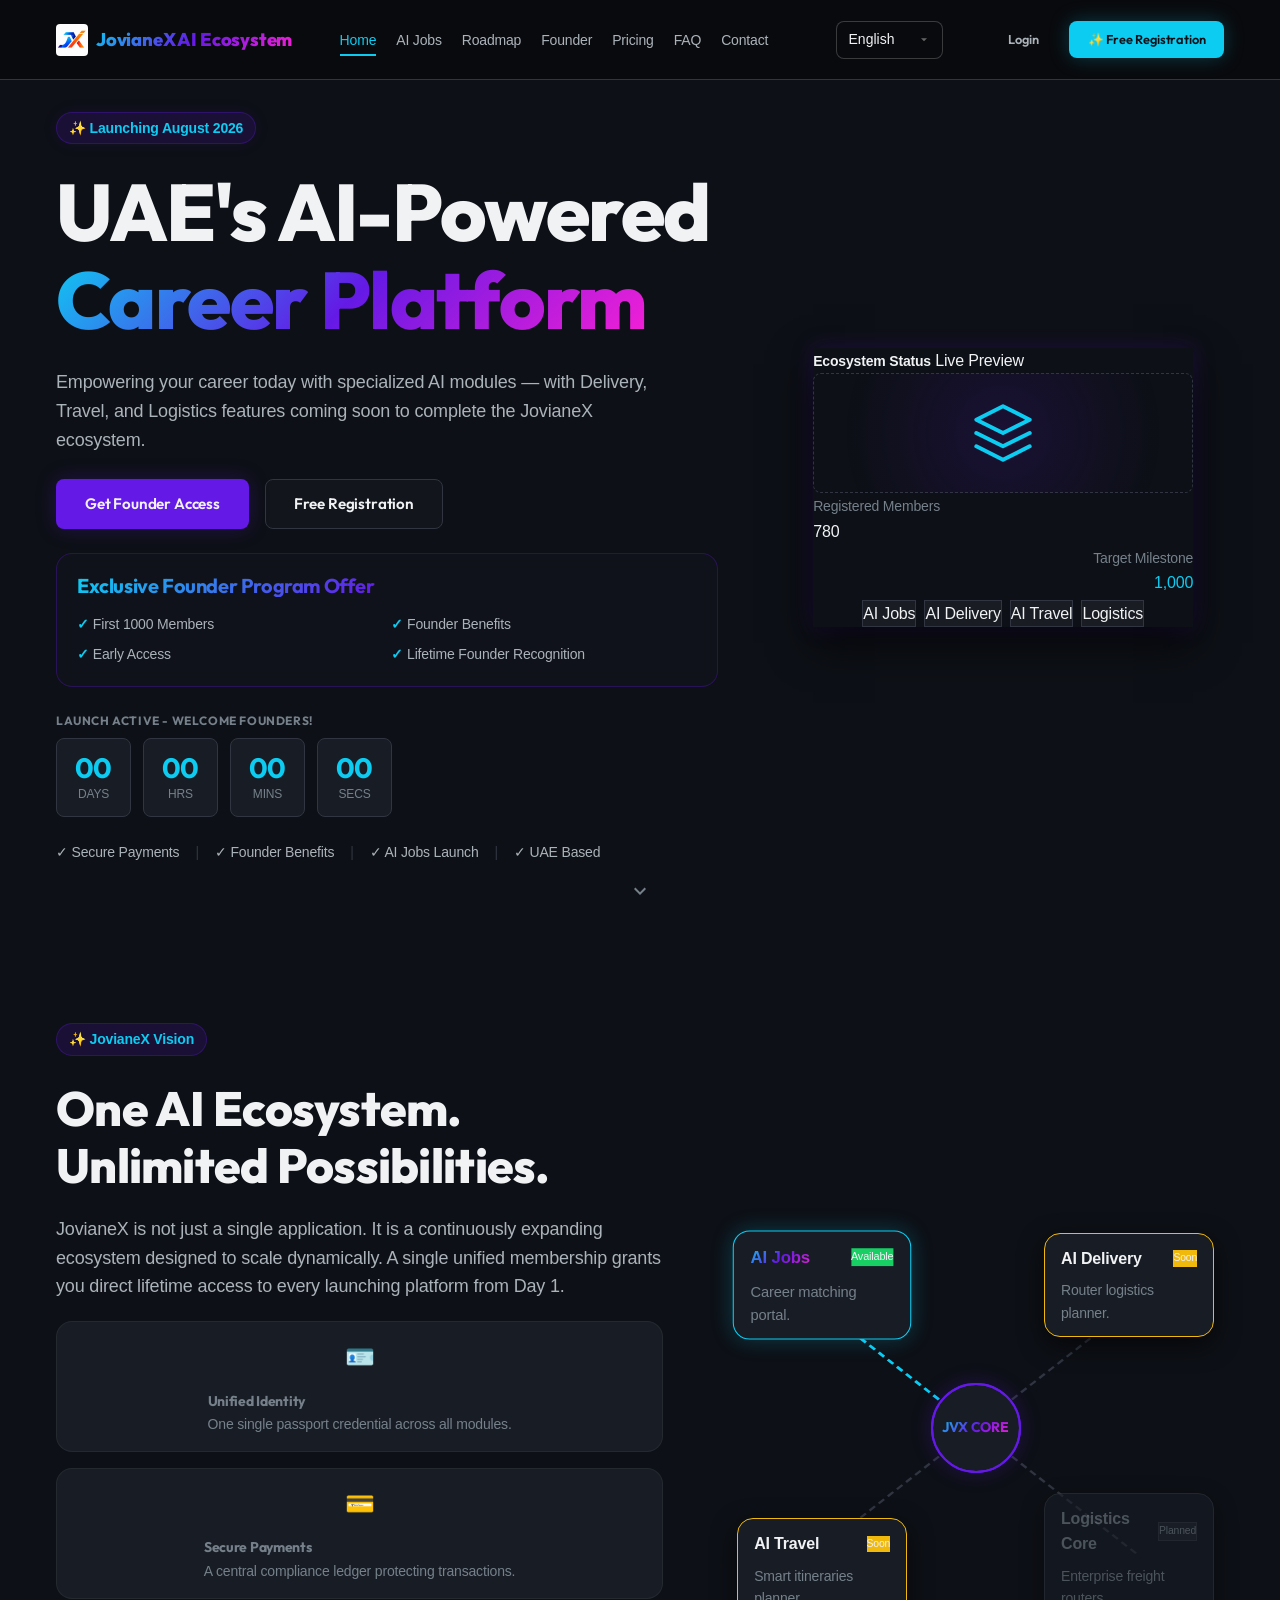
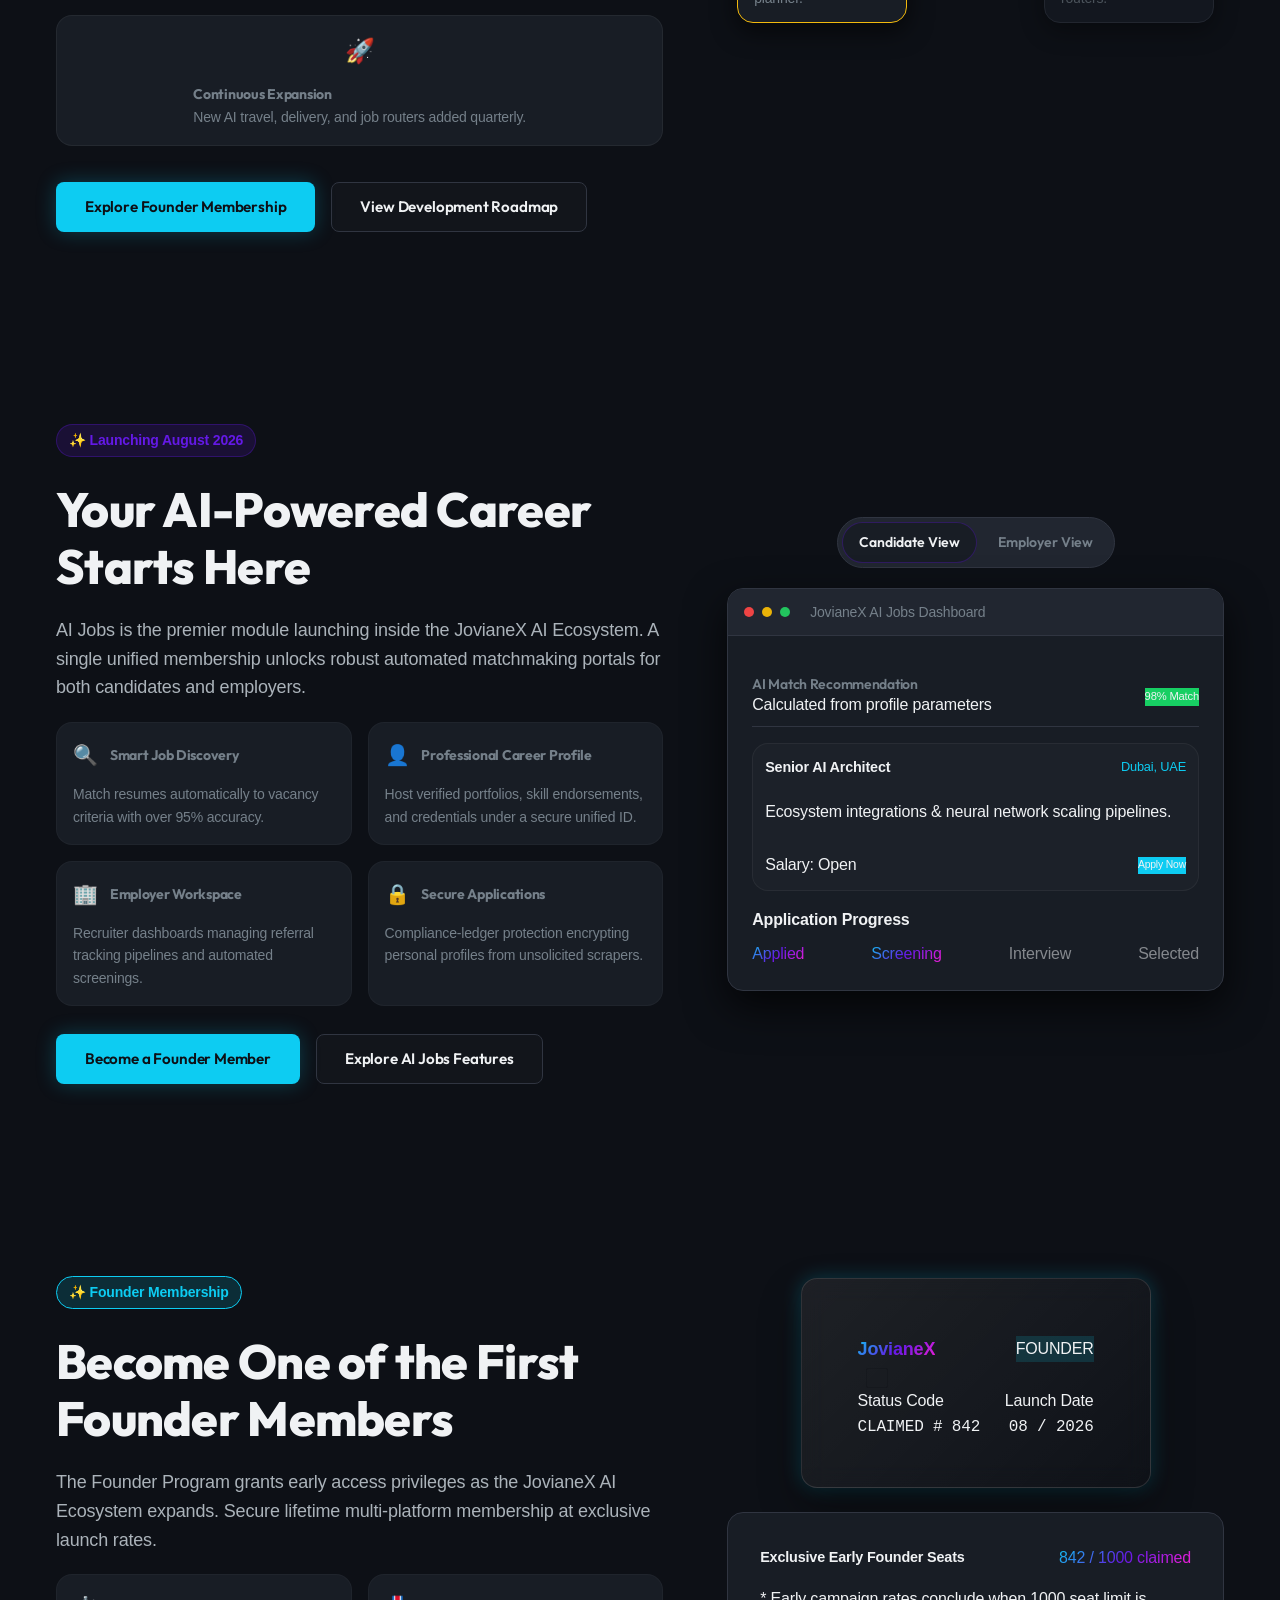
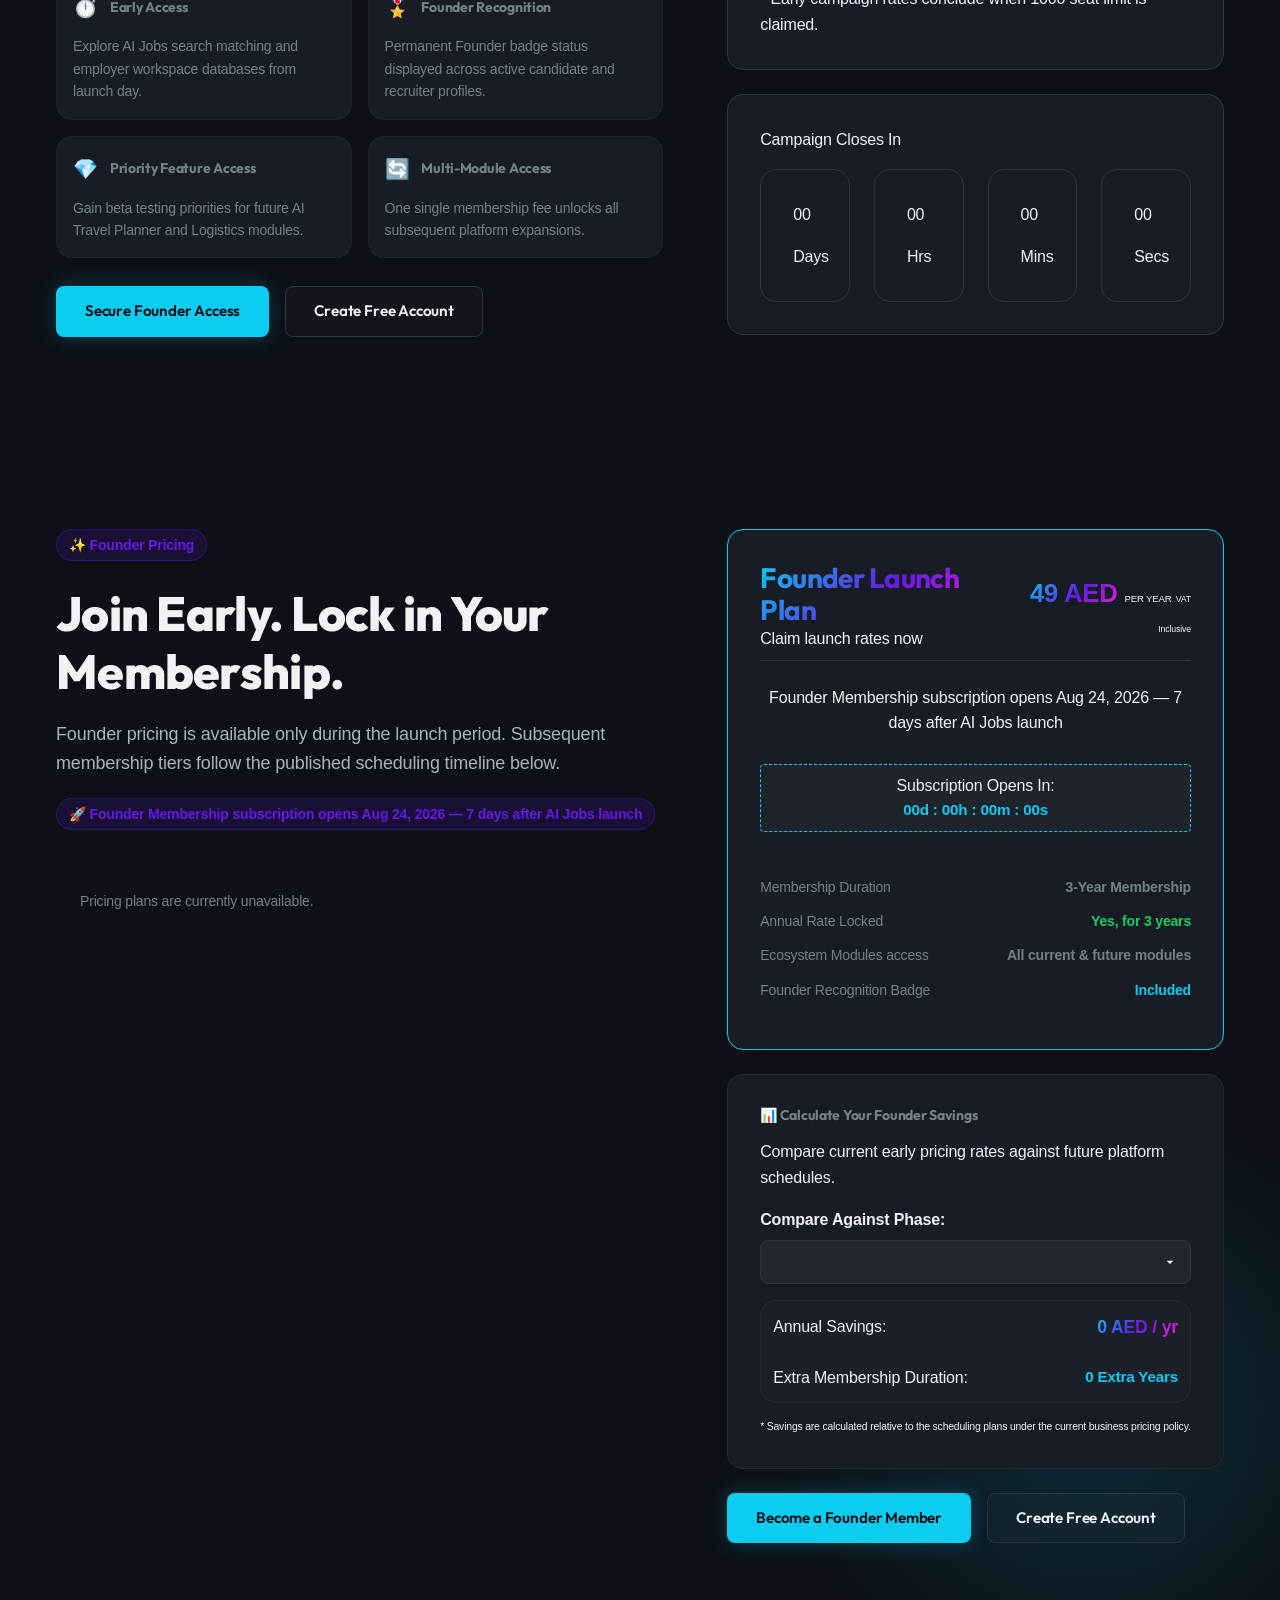
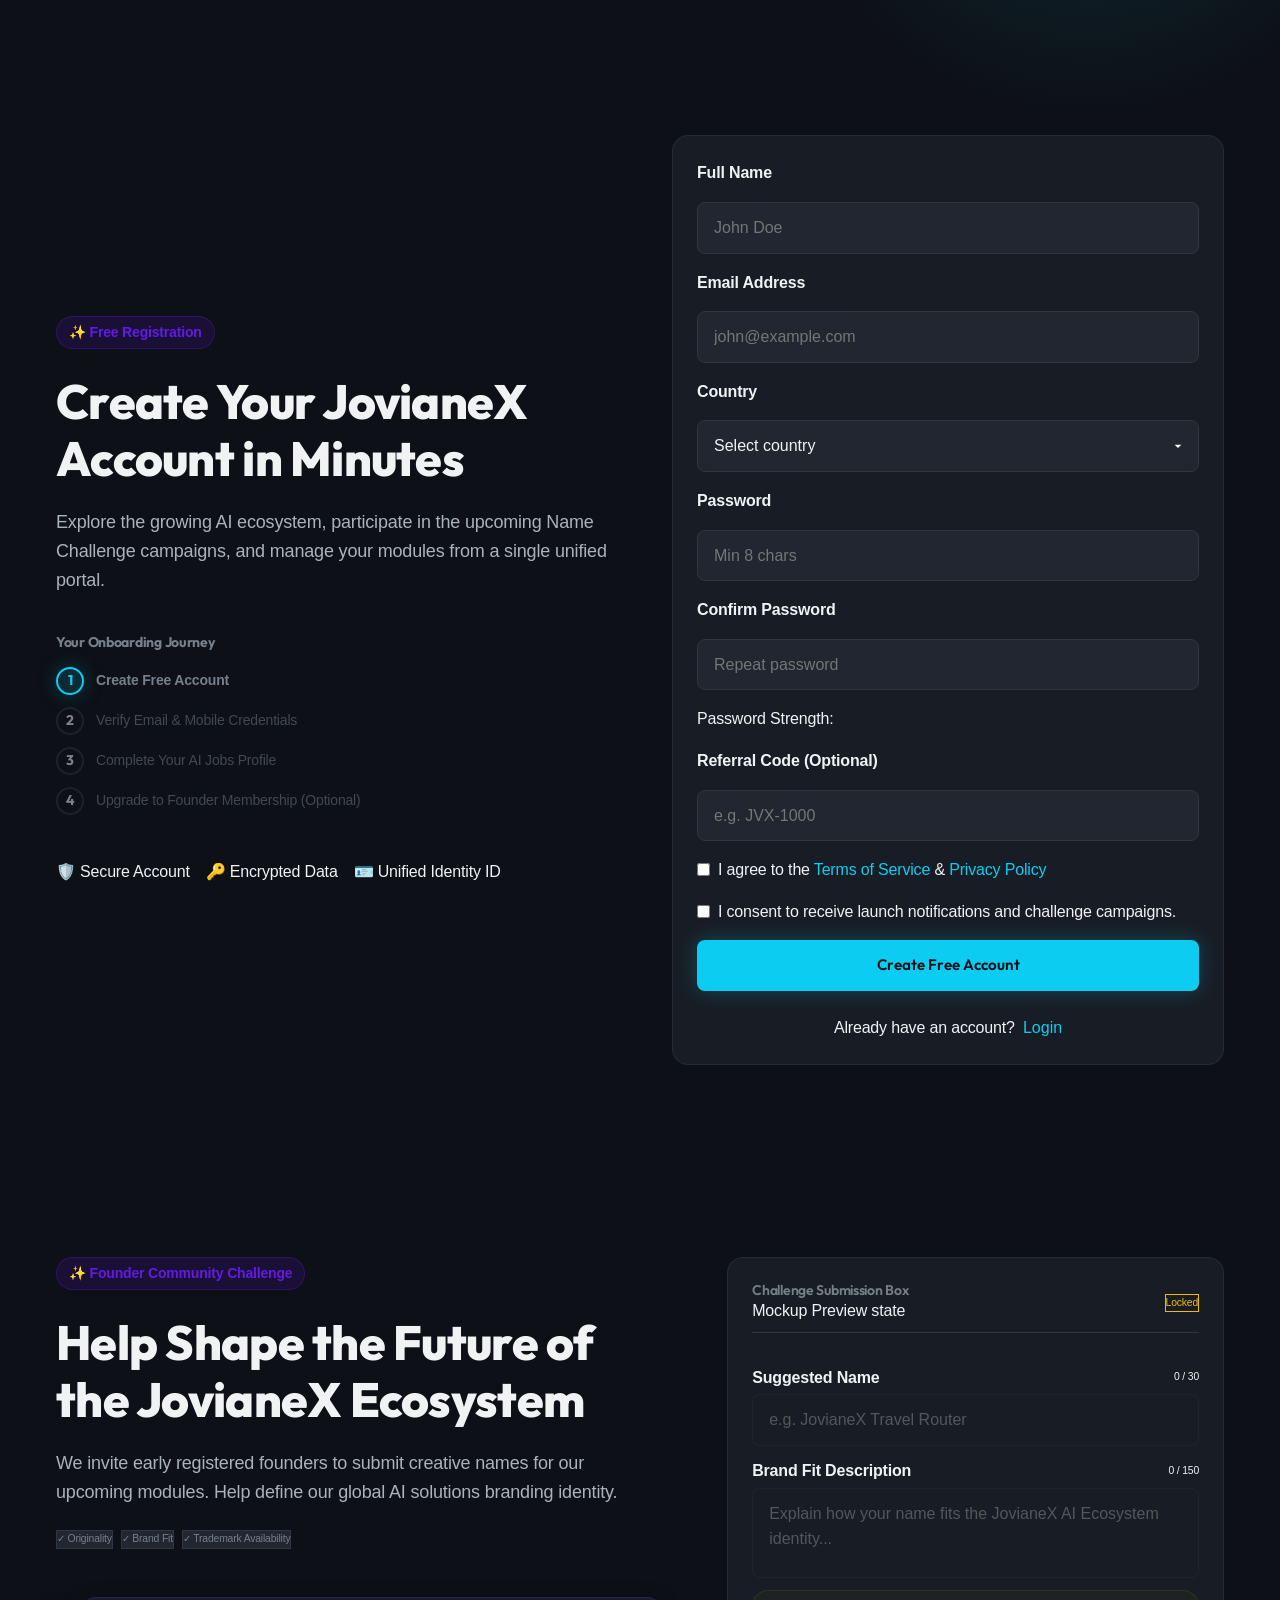
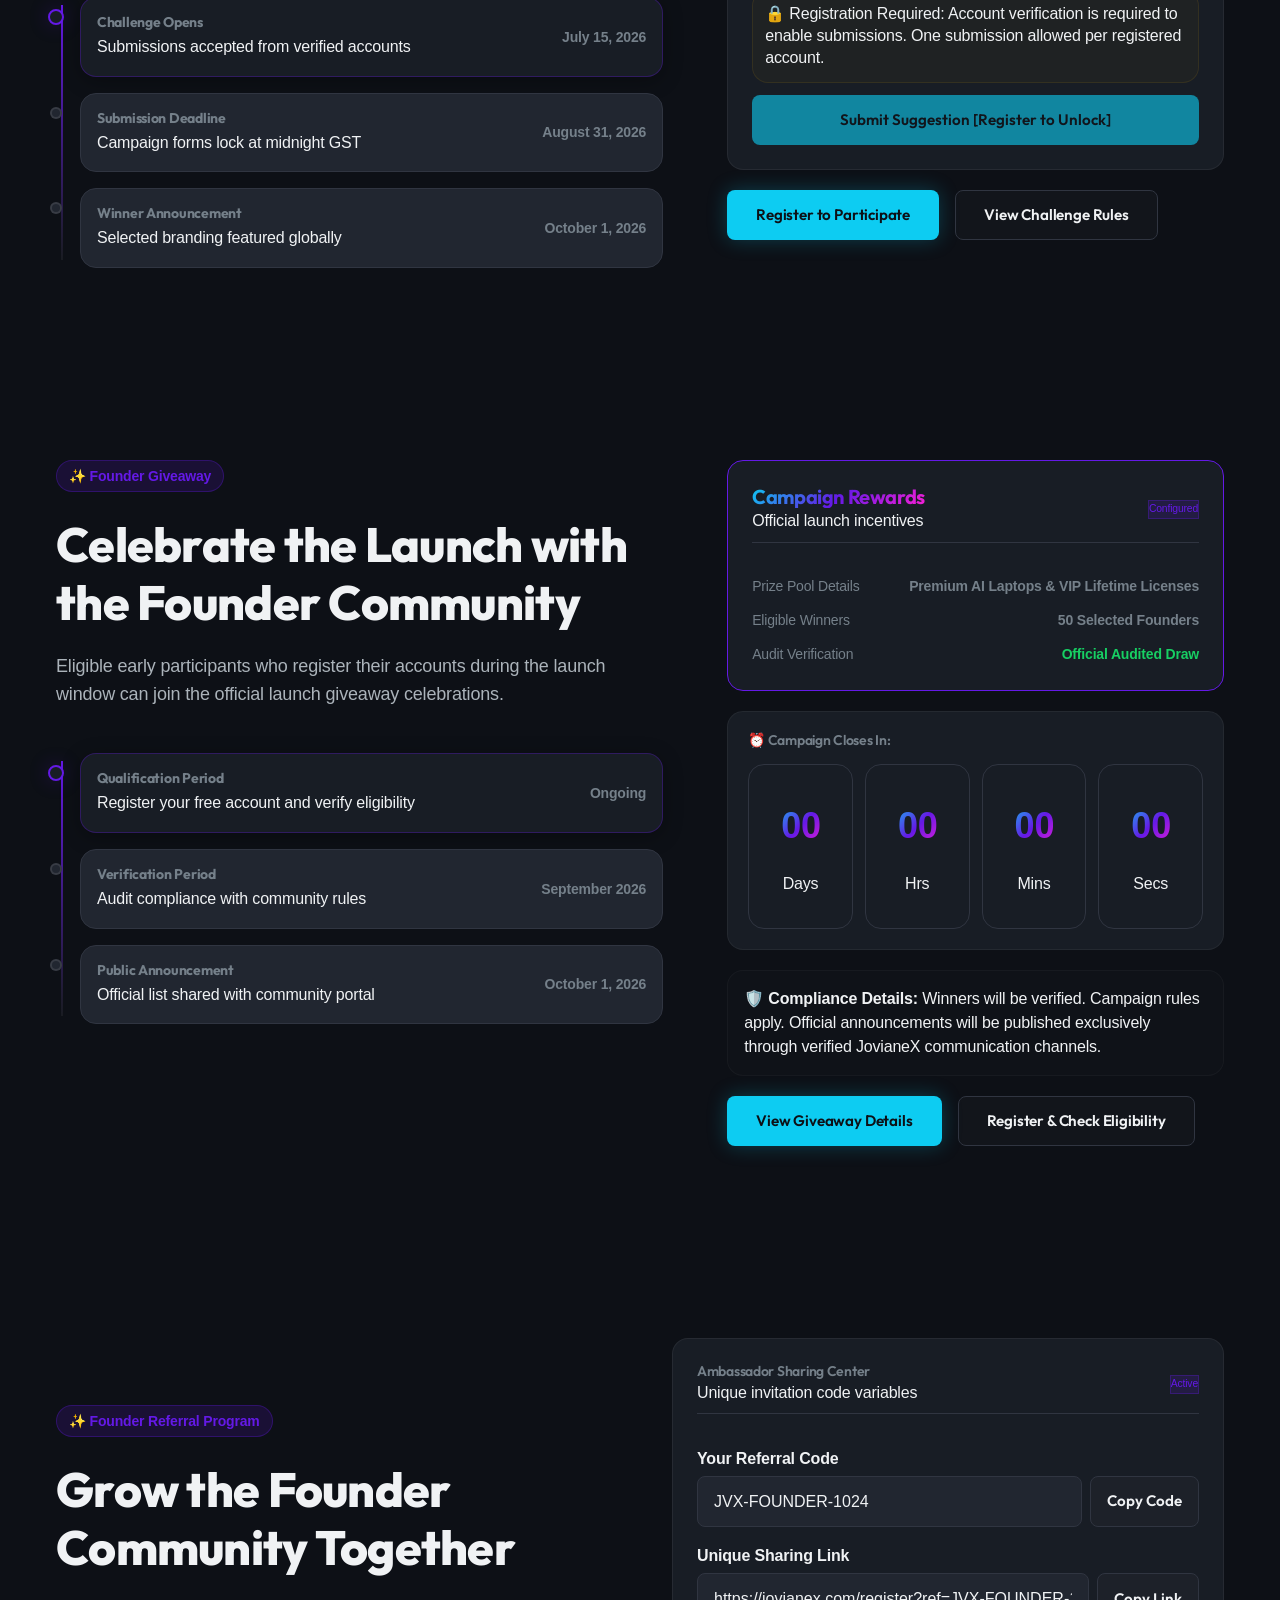
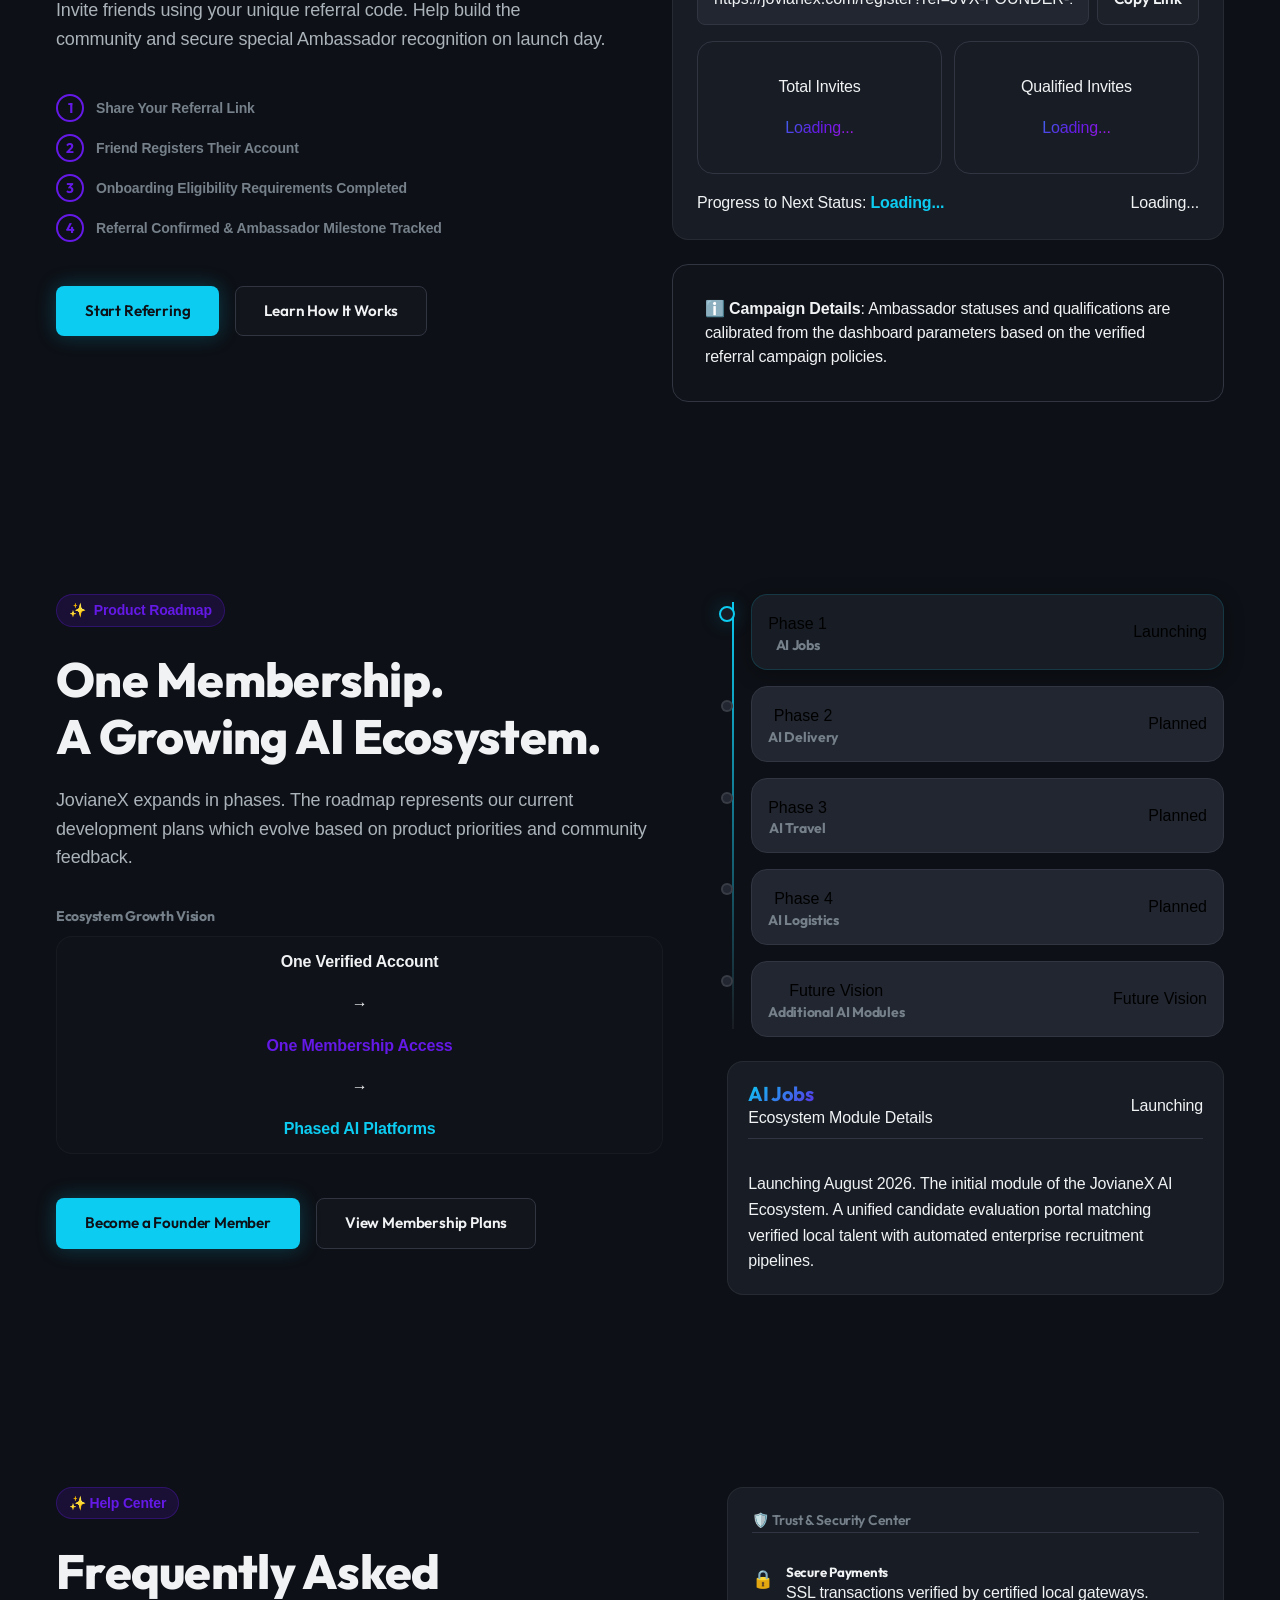
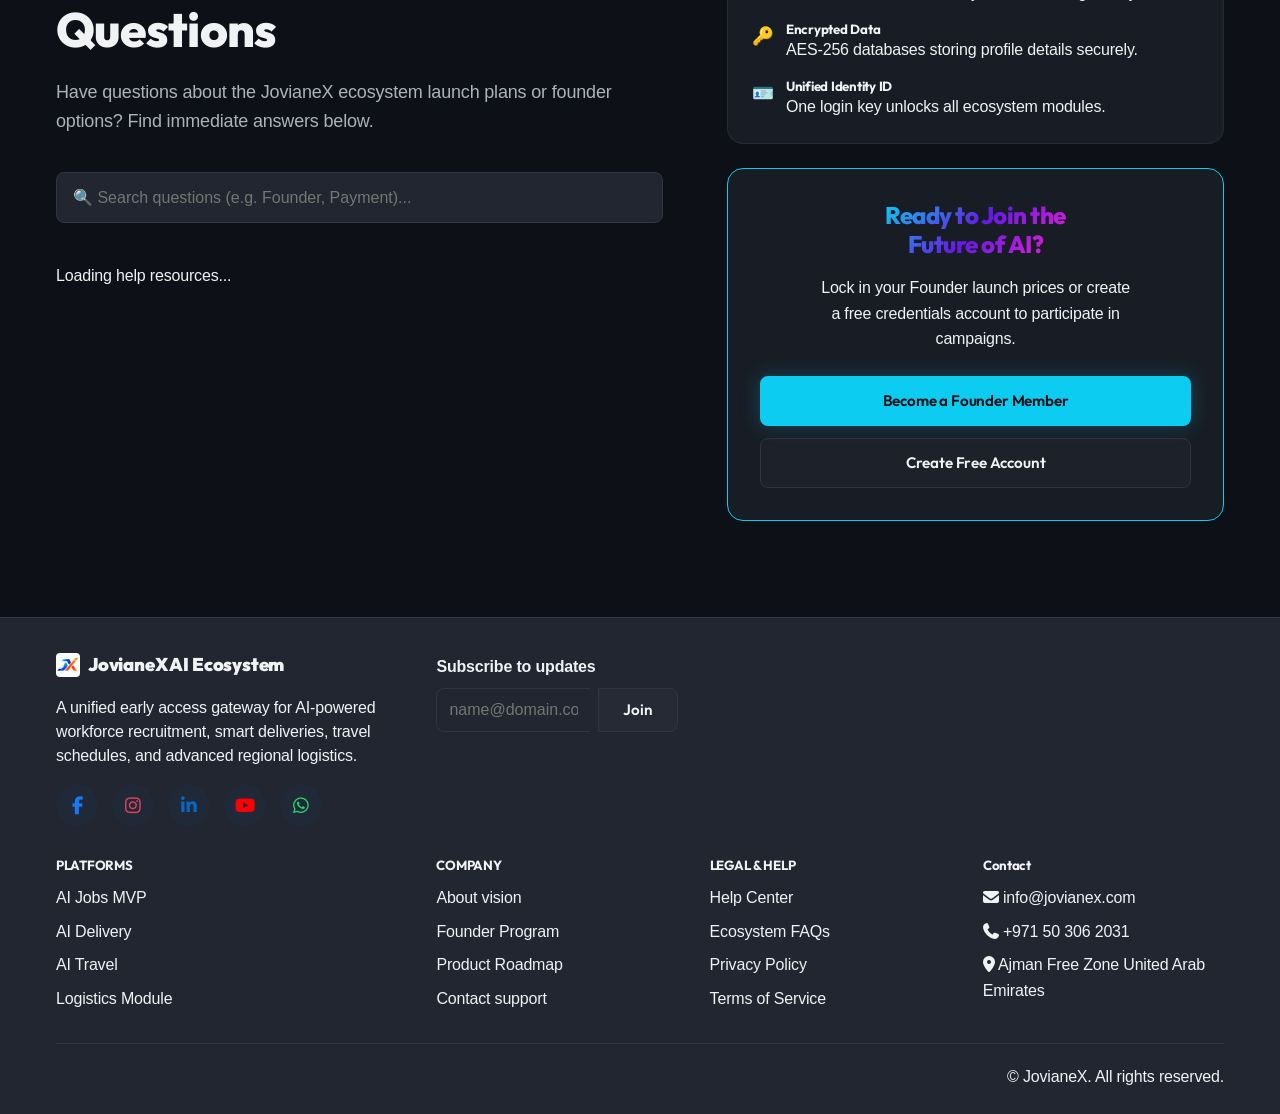
==== commit 2d2eb362: "Update newsletter subscription" ====
--- a/index.html
+++ b/index.html
@@ -229,6 +229,7 @@
         </div>
 
     </header>
+    
     <!-- MAIN VIEWPORT LANDMARK -->
     <main id="main-content" class="main-content">
 
@@ -3653,21 +3654,49 @@
                 </div>
                 <!-- Platforms -->
                 <div class=" flex flex-column" style="gap:var(--space-12);">
-                    <form class="footer__newsletter-form flex flex-column" style="gap: var(--space-8); margin-top: var(--space-4);" id="footer-newsletter">
-                        <label class="text-xs text-muted" style="font-weight:600;" data-i18n="footer_subscribe">
-                            Subscribe to updates
-                        </label>
-                        <div class="flex" style="gap: var(--space-8);">
-                            <input type="email" id="footer-newsletter-email" class="form-input name-challenge__input text-xs" data-i18n-placeholder="footer_email_placeholder" placeholder="name@domain.com" style="background-color:var(--bg-surface); padding:var(--space-8) var(--space-12);"
-                            required>
-                            <button type="button" class="btn btn-outline text-xs" id="footer-newsletter-btn" style="padding:0 var(--space-12); min-width:80px;" data-i18n="footer_join" onclick="subscribe(event)">
-                                Join
-                            </button>
-                        </div>
-                        <p id="message"></p>
-                        <span id="footer-newsletter-status" class="text-xs" style="display:none; font-weight:600;">
-            </span>
-                    </form>
+                    <form
+    class="footer__newsletter-form flex flex-column"
+    style="gap: var(--space-8); margin-top: var(--space-4);"
+    id="footer-newsletter"
+>
+    <label
+        class="text-xs text-muted"
+        style="font-weight:600;"
+        data-i18n="footer_subscribe"
+    >
+        Subscribe to updates
+    </label>
+
+    <div class="flex" style="gap: var(--space-8);">
+        <input
+            type="email"
+            id="footer-newsletter-email"
+            class="form-input name-challenge__input text-xs"
+            data-i18n-placeholder="footer_email_placeholder"
+            placeholder="name@domain.com"
+            style="background-color:var(--bg-surface); padding:var(--space-8) var(--space-12);"
+            required
+        >
+
+        <button
+            type="submit"
+            class="btn btn-outline text-xs"
+            id="footer-newsletter-btn"
+            style="padding:0 var(--space-12); min-width:80px;"
+            data-i18n="footer_join"
+        >
+            Join
+        </button>
+    </div>
+
+    <p id="message"></p>
+
+    <span
+        id="footer-newsletter-status"
+        class="text-xs"
+        style="display:none; font-weight:600;"
+    ></span>
+</form>
                 </div>
             </div>
             <div class="grid grid-cols-4 footer__columns" style="gap: var(--space-32);">
@@ -3802,22 +3831,22 @@
             </div>
             <!-- Bottom -->
             <div class="flex flex-mobile-column justify-between align-center" style="border-top:1px solid var(--border-color); padding-top:var(--space-20); gap:var(--space-16);">
-                <div class="flex flex-column text-xs text-muted" id="footer-contact-block">
-                    <span id="footer-contact-address" data-i18n="footer_loading_business">
-            Loading business information...
-          </span>
-                    <span id="footer-contact-hours" data-i18n="footer_loading_schedule">
-            Loading working schedules...
-          </span>
-                </div>
+            <div class="flex flex-column text-xs text-muted" id="footer-contact-block" style="gap:4px;">
+
+                  <span id="footer-contact-address">
+                      
+                  </span>
+                  
+
+                  
+
+                  <span id="footer-contact-hours">
+                
+                  </span>
+
+              </div>
                 <div class="flex align-center" style="gap:var(--space-16);">
-                    <select id="footer-lang-selector" class="form-input name-challenge__input text-xs">
-                        <option value="en">English (US)</option>
-                        <option value="ar">العربية</option>
-                        <option value="ml">മലയാളം</option>
-                        <option value="hi">हिन्दी</option>
-                        <option value="ta">தமிழ்</option>
-                    </select>
+                   
                     <p class="text-muted text-xs">
                         © <span id="footer-year"></span>
                         <span data-i18n="footer_rights">
@@ -4084,120 +4113,203 @@
           }
     </script>
 
-    <script>
-        async function subscribe(e) {
-          e.preventDefault();
-          const email = document.getElementById("footer-newsletter-email").value;
-    
-          const message = document.getElementById("message");
-          if (!email) {
-            document.getElementById("footer-newsletter-email").focus();
-            return;
-          }
-    
-          try {
-    
-            const response = await fetch(
-              "http://localhost:5000/api/v1/subscribe",
-              {
-                method: "POST",
-    
-                headers: {
-                  "Content-Type": "application/json"
-                },
-    
-                body: JSON.stringify({
-                  email: email
-                })
-              }
-            );
-    
-    
-            const data = await response.json();
-    
-    
-            if (response.ok) {
-    
-              message.innerHTML =
-                "Subscription successful ✅";
-    
-            } else {
-    
-              message.innerHTML =
-                "Something went wrong";
-              message.style.color = "red";
-    
-            }
-    
-    
-          } catch (error) {
-    
-            console.error(error);
-    
-            message.innerHTML =
-              "API connection failed ❌";
-    
-          }
-    
-        }
-    
-    
-        document.addEventListener('DOMContentLoaded', () => {
-          // Target: August 18, 2026 at 11:00 PM (23:00)
-          const launchDate = new Date("2026-08-18T23:00:00").getTime();
-    
-          let timerInterval; // declared up front so it's safe to reference early
-    
-          function updateCountdown() {
+      <script>
+    document.addEventListener("DOMContentLoaded", () => {
+
+        /* ============================================================
+          NEWSLETTER SUBSCRIPTION
+          ============================================================ */
+
+        const newsletterForm = document.getElementById("footer-newsletter");
+        const emailInput = document.getElementById("footer-newsletter-email");
+        const submitButton = document.getElementById("footer-newsletter-btn");
+        const message = document.getElementById("message");
+
+        newsletterForm.addEventListener("submit", async function (e) {
+            e.preventDefault();
+
+            const email = emailInput.value.trim();
+
+            if (!email) {
+                emailInput.focus();
+                return;
+            }
+
+            if (!emailInput.checkValidity()) {
+                emailInput.reportValidity();
+                return;
+            }
+
+            const originalButtonText = submitButton.textContent;
+
+            submitButton.disabled = true;
+            submitButton.textContent = "Joining...";
+            message.textContent = "";
+            message.style.color = "";
+
+            try {
+
+                /*
+                * IMPORTANT:
+                * localhost:5000 works only when the browser
+                * can access an API running on the same machine.
+                *
+                * Production:
+                * use your public API/domain.
+                */
+
+                const API_BASE_URL =
+                    window.location.hostname === "localhost"
+                        ? "http://localhost:5000"
+                        : "https://ecosystem.jovianex.com";
+
+                const response = await fetch(
+                    `${API_BASE_URL}/api/v1/subscribe`,
+                    {
+                        method: "POST",
+                        headers: {
+                            "Content-Type": "application/json"
+                        },
+                        body: JSON.stringify({
+                            email: email
+                        })
+                    }
+                );
+
+                let data = {};
+
+                try {
+                    data = await response.json();
+                } catch (jsonError) {
+                    console.warn("API did not return JSON:", jsonError);
+                }
+
+                if (response.ok) {
+
+                    message.textContent =
+                        data.message || "Subscription successful ✅";
+
+                    message.style.color = "green";
+
+                    emailInput.value = "";
+
+                } else {
+
+                    message.textContent =
+                        data.message || "Something went wrong ❌";
+
+                    message.style.color = "red";
+                }
+
+            } catch (error) {
+
+                console.error("Newsletter subscription error:", error);
+
+                message.textContent =
+                    "Unable to connect to the subscription service ❌";
+
+                message.style.color = "red";
+
+            } finally {
+
+                submitButton.disabled = false;
+                submitButton.textContent = originalButtonText;
+            }
+        });
+
+
+        /* ============================================================
+          LAUNCH COUNTDOWN
+          ============================================================ */
+
+        // Target: August 18, 2026 at 11:00 PM
+        const launchDate = new Date("2026-08-18T23:00:00").getTime();
+
+        let timerInterval;
+
+        function updateCountdown() {
+
             const now = new Date().getTime();
             const timeDifference = launchDate - now;
-    
+
             if (timeDifference <= 0) {
-              updateElements('00', '00', '00', '00');
-              if (timerInterval) clearInterval(timerInterval);
-              return;
-            }
-    
-            // Time calculations
-            const days = String(Math.floor(timeDifference / (1000 * 60 * 60 * 24))).padStart(2, '0');
-            const hours = String(Math.floor((timeDifference % (1000 * 60 * 60 * 24)) / (1000 * 60 * 60))).padStart(2, '0');
-            const minutes = String(Math.floor((timeDifference % (1000 * 60 * 60)) / (1000 * 60))).padStart(2, '0');
-            const seconds = String(Math.floor((timeDifference % (1000 * 60)) / 1000)).padStart(2, '0');
-    
+
+                updateElements("00", "00", "00", "00");
+
+                if (timerInterval) {
+                    clearInterval(timerInterval);
+                }
+
+                return;
+            }
+
+            const days = String(
+                Math.floor(
+                    timeDifference / (1000 * 60 * 60 * 24)
+                )
+            ).padStart(2, "0");
+
+            const hours = String(
+                Math.floor(
+                    (timeDifference % (1000 * 60 * 60 * 24)) /
+                    (1000 * 60 * 60)
+                )
+            ).padStart(2, "0");
+
+            const minutes = String(
+                Math.floor(
+                    (timeDifference % (1000 * 60 * 60)) /
+                    (1000 * 60)
+                )
+            ).padStart(2, "0");
+
+            const seconds = String(
+                Math.floor(
+                    (timeDifference % (1000 * 60)) /
+                    1000
+                )
+            ).padStart(2, "0");
+
             updateElements(days, hours, minutes, seconds);
-          }
-    
-          function updateElements(d, h, m, s) {
-            // 1. Hero "Launch Countdown" (data-countdown-*)
-            setElementText('[data-countdown-days]', d);
-            setElementText('[data-countdown-hours]', h);
-            setElementText('[data-countdown-minutes]', m);
-            setElementText('[data-countdown-seconds]', s);
-    
-            // 2. Founder "Campaign Closes In" (data-founder-*)
-            setElementText('[data-founder-days]', d);
-            setElementText('[data-founder-hours]', h);
-            setElementText('[data-founder-minutes]', m);
-            setElementText('[data-founder-seconds]', s);
-    
-            // 3. Giveaway "Campaign Closes In" (data-giveaway-*)
-            setElementText('[data-giveaway-days]', d);
-            setElementText('[data-giveaway-hours]', h);
-            setElementText('[data-giveaway-minutes]', m);
-            setElementText('[data-giveaway-seconds]', s);
-          }
-    
-          function setElementText(selector, text) {
+        }
+
+        function updateElements(d, h, m, s) {
+
+            // Hero countdown
+            setElementText("[data-countdown-days]", d);
+            setElementText("[data-countdown-hours]", h);
+            setElementText("[data-countdown-minutes]", m);
+            setElementText("[data-countdown-seconds]", s);
+
+            // Founder countdown
+            setElementText("[data-founder-days]", d);
+            setElementText("[data-founder-hours]", h);
+            setElementText("[data-founder-minutes]", m);
+            setElementText("[data-founder-seconds]", s);
+
+            // Giveaway countdown
+            setElementText("[data-giveaway-days]", d);
+            setElementText("[data-giveaway-hours]", h);
+            setElementText("[data-giveaway-minutes]", m);
+            setElementText("[data-giveaway-seconds]", s);
+        }
+
+        function setElementText(selector, text) {
+
             const elements = document.querySelectorAll(selector);
-            elements.forEach(el => {
-              el.textContent = text;
+
+            elements.forEach((el) => {
+                el.textContent = text;
             });
-          }
-    
-          // Initial Call & Interval Setup
-          updateCountdown();
-          timerInterval = setInterval(updateCountdown, 1000);
-        });
+        }
+
+        // Initial countdown
+        updateCountdown();
+
+        // Update every second
+        timerInterval = setInterval(updateCountdown, 1000);
+
+    });
     </script>
 
     <script>
@@ -4250,7 +4362,11 @@
              CONFIG
           ========================================================= */
     
-          const API_BASE = 'http://localhost:5000/api/v1';
+          const API_BASE_URL =
+    window.location.hostname === "localhost" ||
+    window.location.hostname === "127.0.0.1"
+        ? "http://localhost:5000"
+        : "https://ecosystem.jovianex.com";
     
           const API_ORIGIN =
             API_BASE.replace('/api/v1', '');
@@ -9401,4 +9517,4 @@
 
 </body>
 
-</html>+</html>
